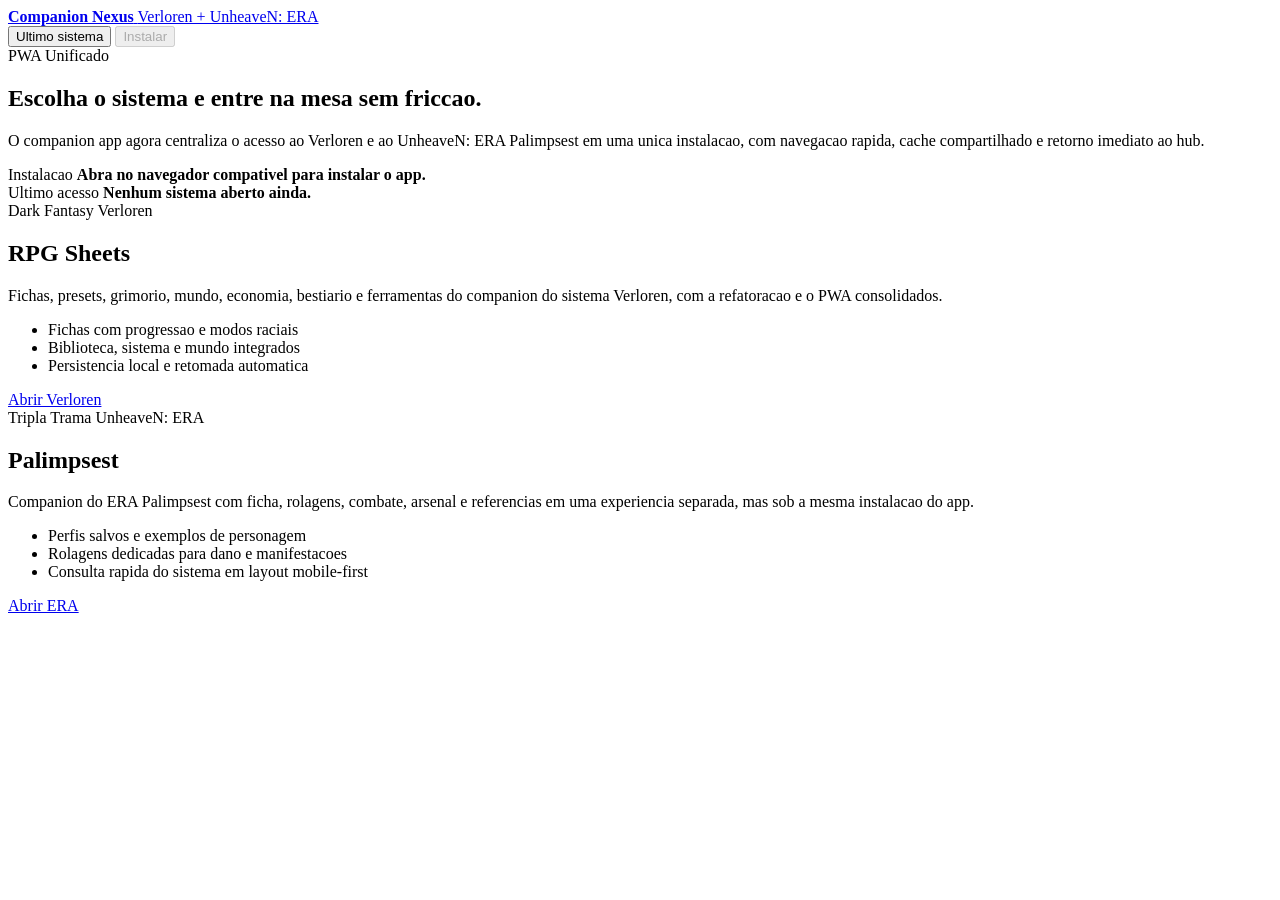
==== index.html @ 5fd19436 "Add files via upload" ====
<!DOCTYPE html>
<html lang="pt-BR" data-theme="light">
<head>
  <meta charset="UTF-8" />
  <meta name="viewport" content="width=device-width, initial-scale=1.0, maximum-scale=1.0, user-scalable=no" />
  <script>
    (function () {
      var params = new URLSearchParams(window.location.search);
      if (params.get('app') === 'verloren' || window.location.hash === '#new') return;
      window.location.replace('launcher.html');
    })();
  </script>
  <title>Verloren RPG Sheets</title>
  <link rel="manifest" href="manifest.json" />
  <link rel="icon" type="image/svg+xml" href="assets/icons/verloren-mark.svg" />
  <link rel="apple-touch-icon" href="assets/icons/icon-192.png" />
  <meta name="theme-color" content="#111726" />
  <meta name="apple-mobile-web-app-capable" content="yes" />
  <meta name="apple-mobile-web-app-title" content="Verloren Sheets" />
  <!-- Google Fonts: Cormorant Garamond (display) + Nunito (body) -->
  <link rel="preconnect" href="https://fonts.googleapis.com" />
  <link rel="preconnect" href="https://fonts.gstatic.com" crossorigin />
  <link href="https://fonts.googleapis.com/css2?family=Cormorant+Garamond:ital,wght@0,300;0,400;0,600;0,700;1,400;1,600&family=Nunito:wght@300;400;500;600;700&family=Noto+Serif+SC:wght@300;400;700&display=swap" rel="stylesheet" />

  <link rel="stylesheet" href="css/themes.css" />
  <link rel="stylesheet" href="css/reset_base.css" />
  <link rel="stylesheet" href="css/layout_main.css" />
  <link rel="stylesheet" href="css/tabs.css" />
  <link rel="stylesheet" href="css/main_content.css" />
  <link rel="stylesheet" href="css/views.css" />
  <link rel="stylesheet" href="css/biblioteca.css" />
  <link rel="stylesheet" href="css/editor.css" />
  <link rel="stylesheet" href="css/atributos.css" />
  <link rel="stylesheet" href="css/modos.css" />
  <link rel="stylesheet" href="css/listas_dinamicas.css" />
  <link rel="stylesheet" href="css/sidebar_editor.css" />
  <link rel="stylesheet" href="css/modal.css" />
  <link rel="stylesheet" href="css/presets_racas.css" />
  <link rel="stylesheet" href="css/toast.css" />
  <link rel="stylesheet" href="css/divisor_ornamentado.css" />
  <link rel="stylesheet" href="css/toggle_theme.css" />
  <link rel="stylesheet" href="css/abas_racas.css" />
  <link rel="stylesheet" href="css/tipo_toggle.css" />
  <link rel="stylesheet" href="css/import_export.css" />
  <link rel="stylesheet" href="css/responsividade.css" />
  <link rel="stylesheet" href="css/scrollbar_custom.css" />
  <link rel="stylesheet" href="css/modo_leitura.css" />
  <link rel="stylesheet" href="css/import_preset.css" />
  <link rel="stylesheet" href="css/subtitulo_biblioteca.css" />
  <link rel="stylesheet" href="css/badge.css" />
  <link rel="stylesheet" href="css/botao_save.css" />
  <link rel="stylesheet" href="css/select_raca_editor.css" />
  <link rel="stylesheet" href="css/habilidades_raca_editor.css" />
  <link rel="stylesheet" href="css/niveis.css" />
  <link rel="stylesheet" href="css/economia.css" />
  <link rel="stylesheet" href="css/grimorio_inventario.css" />
  <link rel="stylesheet" href="css/subatributos.css" />
  <link rel="stylesheet" href="css/grafico_radial.css" />
  <link rel="stylesheet" href="css/sistema.css" />
  <link rel="stylesheet" href="css/mundo.css" />
  <link rel="stylesheet" href="css/bestiario.css" />
  <link rel="stylesheet" href="css/metaflora.css" />
  <link rel="stylesheet" href="css/subsec_mundo.css" />
  <link rel="stylesheet" href="css/subtabs_sistema.css" />
  <link rel="stylesheet" href="css/compacto_expandido.css" />
  <link rel="stylesheet" href="css/settings.css" />
  <link rel="stylesheet" href="css/theme_data.css" />
  <link rel="stylesheet" href="css/another_setting.css" />
  <link rel="stylesheet" href="css/retrato.css" />

</head>
<body>

<!-- ===================== SPLASH SCREEN ===================== -->
<div id="splash-screen" style="
  position: fixed;
  inset: 0;
  z-index: 99999;
  background: #0a0d14;
  display: flex;
  align-items: center;
  justify-content: center;
  transition: opacity 0.8s ease, visibility 0.8s ease;
">
  <img
    id="splash-img"
    src=""
    alt="Unheaven – Verloren"
    style="
      max-width: 100%;
      max-height: 100%;
      width: 100%;
      height: 100%;
      object-fit: cover;
      object-position: center;
    "
  />
</div>

<script src="js/splash.js"></script>

<div id="app">
  <!-- =========================================================
       TOPBAR
  ========================================================= -->
  <header class="topbar">
    <div class="topbar-brand">
      <div class="brand-icon"><img src="assets/icons/verloren-mark.svg" alt="Verloren" /></div>
      <div class="brand-name">Verloren <span>RPG Sheets</span></div>
    </div>

    <nav class="nav-tabs">
      <button class="nav-tab active" onclick="showPage('library')" id="tab-library">📚 Biblioteca</button>
      <button class="nav-tab" onclick="showPage('presets')" id="tab-presets">✨ Presets</button>
      <button class="nav-tab" onclick="showPage('sistema')" id="tab-sistema">📖 Sistema</button>
      <button class="nav-tab" onclick="showPage('mundo')" id="tab-mundo">🌍 Mundo</button>
    </nav>

    <div class="topbar-actions">
      <button class="btn-icon" onclick="window.location.href='launcher.html'" title="Hub de sistemas">SYS</button>
      <button class="btn-icon" onclick="openImportModal()" title="Importar JSON">IN</button>
      <button class="btn-icon" onclick="exportBackup()" title="Exportar backup">OUT</button>
      <button class="btn-icon overflow-menu-btn" id="overflowMenuBtn" onclick="openSettingsSidebar()" title="Configuracoes" aria-label="Abrir configuracoes" aria-haspopup="true">SET</button>
    </div>
  </header>

  <!-- =========================================================
       SETTINGS SIDEBAR (overflow menu)
  ========================================================= -->
  <div class="settings-overlay" id="settingsOverlay" onclick="closeSettingsSidebar()" aria-hidden="true"></div>

  <aside class="settings-sidebar" id="settingsSidebar" role="dialog" aria-label="Configurações" aria-modal="true">
    <div class="settings-sidebar-inner">

      <div class="settings-header">
        <span class="settings-title">⚙ Configurações</span>
        <button class="settings-close-btn" onclick="closeSettingsSidebar()" aria-label="Fechar">✕</button>
      </div>

      <div class="settings-body">

        <section class="settings-section">
          <h3 class="settings-section-title">🎨 Aparência</h3>

          <div class="settings-subsection">
            <div class="settings-row">
              <div>
                <div class="settings-subsection-label">Modo</div>
                <div class="settings-hint">Claro ou Escuro</div>
              </div>
              <button class="mode-switch-btn" id="modeSwitchBtn" onclick="toggleDarkMode()" aria-label="Alternar modo">
                <span id="modeSwitchLabel">☀️ Claro</span>
              </button>
            </div>
          </div>

          <div class="settings-subsection">
            <div class="settings-subsection-label">Tema de cores</div>
            <ul class="theme-list" id="themeList" role="listbox" aria-label="Seletor de tema"></ul>
          </div>

          <div class="settings-subsection">
            <div class="settings-subsection-label">Tamanho da fonte</div>
            <div class="font-size-buttons" role="group" aria-label="Tamanho da fonte">
              <button class="font-size-btn" data-size="small" onclick="setFontSize('small')">P</button>
              <button class="font-size-btn" data-size="normal" onclick="setFontSize('normal')">M</button>
              <button class="font-size-btn" data-size="large" onclick="setFontSize('large')">G</button>
              <button class="font-size-btn" data-size="xlarge" onclick="setFontSize('xlarge')">XG</button>
            </div>
          </div>

          <div class="settings-subsection">
            <div class="settings-row">
              <div>
                <div class="settings-subsection-label">Alto Contraste</div>
                <div class="settings-hint">Melhora legibilidade (WCAG AA+)</div>
              </div>
              <button class="settings-toggle" id="contrastToggle" role="switch" onclick="toggleHighContrast()" aria-label="Alto contraste"></button>
            </div>
          </div>
        </section>

        <section class="settings-section">
          <h3 class="settings-section-title">♿ Acessibilidade</h3>
          <div class="settings-subsection">
            <div class="settings-row">
              <div>
                <div class="settings-subsection-label">Reduzir movimento</div>
                <div class="settings-hint">Desativa animações e transições</div>
              </div>
              <button class="settings-toggle" id="motionToggle" role="switch" onclick="toggleReduceMotion()" aria-label="Reduzir movimento"></button>
            </div>
          </div>
        </section>
        <section class="settings-section">
          <h3 class="settings-section-title">App</h3>
          <div class="settings-subsection">
            <div class="settings-row settings-install-row">
              <div>
                <div class="settings-subsection-label">Hub de sistemas</div>
                <div class="settings-hint">Volte ao seletor unificado do companion app.</div>
              </div>
              <button class="mode-switch-btn" onclick="window.location.href='launcher.html'">Abrir hub</button>
            </div>
          </div>
          <div class="settings-subsection">
            <div class="settings-row settings-install-row">
              <div>
                <div class="settings-subsection-label">Instalacao</div>
                <div class="settings-hint" id="installStatusText">Abra no navegador compativel para instalar o app.</div>
              </div>
              <button class="mode-switch-btn" id="installAppBtn" onclick="promptInstallApp()" disabled>Instalar</button>
            </div>
          </div>
        </section>

        <section class="settings-section">
          <h3 class="settings-section-title">Sobre</h3>
          <div class="settings-subsection app-info">
            <div class="settings-row">
              <span class="settings-subsection-label">Versão</span>
              <span class="settings-value">3.0.0</span>
            </div>
            <div class="settings-row">
              <span class="settings-subsection-label">Créditos</span>
              <span class="settings-value">Verloren RPG</span>
            </div>
          </div>
        </section>

      </div>
    </div>
  </aside>

  <canvas id="portraitCanvas"></canvas>
  <input type="file" id="portraitFileInput" accept="image/*" onchange="handlePortraitFile(event)" />

  <!-- Indicador de autosave -->
  <div class="autosave-indicator" id="autosaveIndicator">✓ Salvo automaticamente</div>

  <!-- =========================================================
       PÁGINA 1 — BIBLIOTECA
  ========================================================= -->
  <div class="main-content">
    <div class="page active" id="page-library">
      <div class="library-header">
        <h1 class="library-title">Fichas</h1>
        <div style="display:flex;gap:10px;flex-wrap:wrap;">
          <button class="btn btn-secondary btn-sm" onclick="openPreloadModal()">🌟 Pré-carregar Raças</button>
          <button class="btn btn-secondary btn-sm" onclick="carregarPersonagensPreset()">👤 Personagens Prontos</button>
          <button class="btn btn-primary" onclick="newSheet()">+ Nova Ficha</button>
        </div>
      </div>

      <div class="library-controls">
        <div class="search-wrap">
          <input class="search-input" type="text" id="searchInput" placeholder="Buscar fichas..." oninput="renderLibrary()" />
        </div>
        <select class="filter-select" id="filterClass" onchange="renderLibrary()">
          <option value="">Todas as classificações</option>
          <option value="Base">Base</option>
          <option value="Celestial">Celestial</option>
          <option value="Excêntrica">Excêntrica</option>
        </select>
        <select class="filter-select" id="filterType" onchange="renderLibrary()">
          <option value="">Todos os tipos</option>
          <option value="jogador">Jogador</option>
          <option value="npc">NPC</option>
          <option value="preset">Preset Racial</option>
        </select>
      </div>

      <!-- Fichas normais -->
      <div id="cardsGrid" class="cards-grid"></div>

      <!-- Separador de presets -->
      <div class="section-separator" id="presetSeparator" style="display:none;">
        <h2>Presets Raciais</h2>
      </div>
      <div id="presetCardsGrid" class="cards-grid"></div>
    </div>

    <!-- =========================================================
         PÁGINA 2 — EDITOR
    ========================================================= -->
    <div class="page" id="page-editor">
      <div class="editor-header">
        <button class="btn btn-ghost btn-sm" onclick="showPage('library')">← Voltar</button>
        <input class="editor-title-input" id="sheetName" type="text" placeholder="Nome..." oninput="debounceSave()" />
        <button class="btn btn-secondary btn-sm" onclick="previewSheet()">👁 Pré-visualizar</button>
        <button class="btn btn-ghost btn-sm" onclick="exportSheetJSON()">⬇️ JSON</button>
      </div>

      <!-- View tabs -->
      <div class="ficha-view-tabs">
        <button class="ficha-view-tab active" onclick="showFichaView('editar')">✏️ Editar</button>
        <button class="ficha-view-tab" onclick="showFichaView('compacto')">👁 Compacto</button>
        <button class="ficha-view-tab" onclick="showFichaView('expandido')">📜 Expandido</button>
      </div>

      <!-- PAINEL: EDITOR -->
      <div class="ficha-view-panel active" id="fichaview-editar">
      <div class="editor-layout">
        <!-- Coluna principal -->
        <div>
          <!-- DADOS GERAIS -->
          <div class="editor-section">
            <h2 class="section-title">Dados Gerais</h2>
            <div class="form-row" style="margin-bottom:14px;">
              <div class="form-group" style="margin:0;">
                <label class="form-label">Classificação</label>
                <div class="classificacao-tab" id="classTab">
                  <button class="class-btn active-base" onclick="setClassificacao('Base')" id="cls-base">Base</button>
                  <button class="class-btn" onclick="setClassificacao('Celestial')" id="cls-celestial">Celestial</button>
                  <button class="class-btn" onclick="setClassificacao('Excêntrica')" id="cls-eccentrica">Excêntrica</button>
                </div>
              </div>
              <div class="form-group" style="margin:0;">
                <label class="form-label">Tipo da Ficha</label>
                <div style="display:flex;gap:8px;flex-wrap:wrap;">
                  <div class="tipo-toggle" id="tipoToggle">
                    <button class="tipo-btn active" onclick="setTipo('jogador')" id="tipo-jogador">Jogador</button>
                    <button class="tipo-btn" onclick="setTipo('npc')" id="tipo-npc">NPC</button>
                    <button class="tipo-btn" onclick="setTipo('preset')" id="tipo-preset">Preset Racial</button>
                  </div>
                </div>
              </div>
            </div>
            <!-- SELETOR DE RAÇA — filtrado pela classificação selecionada -->
            <div class="race-selector-wrap">
              <label class="race-selector-label">Raça Base <span style="font-weight:400;text-transform:none;letter-spacing:0;">(opcional — aplica modificadores automaticamente)</span></label>
              <div class="race-chips" id="raceChips"></div>
              <div id="subraceWrap" style="display:none;"></div>
              <div id="raceAppliedBanner" style="display:none;"></div>
            </div>

            <div class="form-group">
              <label class="form-label">Conceito Narrativo</label>
              <textarea class="form-textarea" id="conceitoNarrativo" placeholder="Descreva o conceito narrativo desta raça..." oninput="debounceSave()"></textarea>
            </div>
          </div>

          <!-- === NOVO: SISTEMA DE NÍVEIS === -->
          <div class="editor-section">
            <h2 class="section-title">⚔️ Nível & Progressão</h2>
            <div class="nivel-sistema">
              <div class="nivel-contador-wrap">
                <label class="form-label">Nível do Personagem</label>
                <div class="nivel-contador">
                  <button class="nivel-btn" onclick="ajustarNivel(-1)" title="Diminuir nível">−</button>
                  <input type="number" id="nivelInput" class="nivel-display" value="1" min="1" max="20" oninput="setNivelManual(this.value)" />
                  <button class="nivel-btn" onclick="ajustarNivel(1)" title="Aumentar nível">+</button>
                </div>
                <div class="nivel-info">Mínimo: 1 | Máximo: 20</div>
              </div>

              <!-- Ímpeto -->
              <div class="nivel-contador-wrap">
                <label class="form-label">⚡ Ímpeto Acumulado</label>
                <div style="display:flex;align-items:center;gap:10px;">
                  <input type="number" id="impetoInput" class="form-input" min="0" value="0" oninput="salvarImpeto(this.value)" style="width:100px;text-align:center;font-size:1.1rem;font-weight:700;" />
                  <div id="impetoMeta" style="font-size:0.8rem;color:var(--text-muted);line-height:1.4;"></div>
                </div>
                <div class="nivel-info" id="impetoNivelHint">Próximo nível: — Ímpeto</div>
              </div>

              <div class="pontos-sistema">
                <div class="pontos-card">
                  <div class="pontos-header">
                    <span class="pontos-icone">📊</span>
                    <div>
                      <div class="pontos-titulo">Pontos de Atributo</div>
                      <div class="pontos-valor"><span id="pontosAttrUsados">0</span> / <span id="pontosAttrTotal">4</span></div>
                    </div>
                  </div>
                  <div class="pontos-desc">
                    3 + nível pontos. Atributos negativos (-1) devolvem 1 ponto cada (máx. 3).
                  </div>
                  <button class="reset-pontos-btn" onclick="resetAtributos()" title="Zera todos os atributos base do jogador">↺ Resetar atributos</button>
                </div>

                <div class="pontos-card">
                  <div class="pontos-header">
                    <span class="pontos-icone">🎭</span>
                    <div>
                      <div class="pontos-titulo">Pontos de Modo</div>
                      <div class="pontos-valor"><span id="pontosModoUsados">0</span> / <span id="pontosModoTotal">2</span></div>
                    </div>
                  </div>
                  <div class="pontos-desc">
                    2 pontos no nível 1, +1 a cada 6 níveis. Base racial gratuita.
                  </div>
                  <button class="reset-pontos-btn" onclick="resetModos()" title="Retorna modos ao valor base racial">↺ Resetar modos</button>
                </div>

                <div class="pontos-card">
                  <div class="pontos-header">
                    <span class="pontos-icone">✨</span>
                    <div>
                      <div class="pontos-titulo">Habilidades Disponíveis</div>
                      <div class="pontos-valor"><span id="habAprendidas">0</span> / <span id="habDisponiveis">1</span></div>
                    </div>
                  </div>
                  <div class="pontos-desc">
                    1 habilidade no nível 1, +1 a cada 2 níveis. Use "Aprender" nas habilidades raciais.
                  </div>
                  <button class="reset-pontos-btn" onclick="resetHabilidades()" title="Desaprende todas as habilidades">↺ Resetar habilidades</button>
                </div>
              </div>
            </div>
          </div>

          <!-- === NOVO: MODIFICADORES Aika/Ukya === -->
          <div class="editor-section">
            <h2 class="section-title">💫 Modificadores Raciais</h2>
            <div class="modificador-wrap">
              <label class="form-label">Escolha um modificador (opcional)</label>
              <div class="modificador-grid">
                <button class="modificador-btn" id="mod-normal" onclick="setModificador(null)" data-active="true">
                  <div class="mod-icone">⬡</div>
                  <div class="mod-nome">Normal</div>
                  <div class="mod-desc">Sem modificadores</div>
                </button>
                
                <button class="modificador-btn" id="mod-Aika" onclick="setModificador('Aika')">
                  <div class="mod-icone">💠
                  </div>
                  <div class="mod-nome">Aika</div>
                  <div class="mod-desc">FOR = -∞ · MAG +2<br>+Intuitivo +Preciso<br>CON→RESM · −1 VIDA</div>
                </button>
                
                <button class="modificador-btn" id="mod-Ukya" onclick="setModificador('Ukya')">
                  <div class="mod-icone">🔶</div>
                  <div class="mod-nome">Ukya</div>
                  <div class="mod-desc">MAG = -∞ · FOR +2<br>+Bruto +Ágil</div>
                </button>
              </div>
              <div class="modificador-aviso" id="modificadorAviso" style="display:none;"></div>
            </div>
          </div>

          <!-- ATRIBUTOS BASE -->
          <div class="editor-section">
            <h2 class="section-title">Atributos Base</h2>
            <p style="font-size:0.78rem;color:var(--text-muted);margin-bottom:16px;">Base: 0 a +max. Até 3 atributos podem ir a -1 (devolvem 1 ponto cada). Total com racial mínimo -3.</p>
            <div class="attrs-grid" id="attrsGrid"></div>
          </div>

          <!-- MODOS NARRATIVOS -->
          <div class="editor-section">
            <h2 class="section-title">Modos Narrativos</h2>
            <div id="modosRaceInfo" style="margin-bottom:14px;"></div>
            <div class="modos-grid" id="modosGrid"></div>
          </div>

          <!-- TRAÇOS FIXOS -->
          <div class="editor-section">
            <h2 class="section-title">Traços Fixos</h2>
            <div class="dynamic-list" id="tracosList"></div>
            <div class="list-footer">
              <span id="tracosCount">0 traços</span>
              <button class="btn btn-ghost btn-sm" onclick="addItem('tracos')">+ Adicionar Traço</button>
            </div>
          </div>

          <!-- VANTAGENS SITUACIONAIS -->
          <div class="editor-section">
            <h2 class="section-title">Vantagens Situacionais</h2>
            <div class="dynamic-list" id="vantagensList"></div>
            <div class="list-footer">
              <span></span>
              <button class="btn btn-ghost btn-sm" onclick="addItem('vantagens')">+ Adicionar Vantagem</button>
            </div>
          </div>

          <!-- VULNERABILIDADES NATURAIS -->
          <div class="editor-section">
            <h2 class="section-title">Vulnerabilidades Naturais</h2>
            <div class="dynamic-list" id="vulnerabilidadesList"></div>
            <div class="list-footer">
              <span></span>
              <button class="btn btn-ghost btn-sm" onclick="addItem('vulnerabilidades')">+ Adicionar Vulnerabilidade</button>
            </div>
          </div>

          <!-- HABILIDADES RACIAIS -->
          <div class="editor-section" id="habSection" style="display:none;">
            <h2 class="section-title">Habilidades Raciais</h2>
            <div id="habContent"></div>
          </div>

          <!-- ========== FASE 4: SUBATRIBUTOS CALCULADOS ========== -->
          <!-- ========== BACKGROUND DO PERSONAGEM ========== -->
          <div class="editor-section">
            <h2 class="section-title">📜 Background do Personagem</h2>
            <p style="font-size:0.78rem;color:var(--text-muted);margin-bottom:16px;">Apenas para Fichas de Jogador. Não concede bônus mecânicos — define a base narrativa.</p>
            <div class="form-group">
              <label class="form-label">Origem & História</label>
              <textarea class="form-textarea" id="bgOrigem" rows="4" placeholder="Local de origem, memórias, experiências anteriores, o que trouxe este personagem até aqui..." oninput="debounceSave()" style="min-height:90px;"></textarea>
            </div>
            <div class="form-group">
              <label class="form-label">Memória Marcante da Infância</label>
              <textarea class="form-textarea" id="bgMemoria" rows="3" placeholder="Uma memória afetiva ou marcante que moldou este personagem..." oninput="debounceSave()" style="min-height:72px;"></textarea>
            </div>
            <div class="form-row">
              <div class="form-group" style="margin:0;">
                <label class="form-label">Objetivo Principal</label>
                <input class="form-input" id="bgObjetivo" type="text" placeholder="O que este personagem busca?" oninput="debounceSave()" />
              </div>
              <div class="form-group" style="margin:0;">
                <label class="form-label">Motivação / Determinação</label>
                <input class="form-input" id="bgMotivacao" type="text" placeholder="Por que é determinado a seguir este caminho?" oninput="debounceSave()" />
              </div>
            </div>
            <div class="form-group">
              <label class="form-label">Prioridades & Valores</label>
              <textarea class="form-textarea" id="bgValores" rows="2" placeholder="O que este personagem valoriza acima de tudo? Quais suas prioridades centrais?" oninput="debounceSave()" style="min-height:60px;"></textarea>
            </div>
          </div>

          <!-- ========== PERÍCIAS ========== -->
          <div class="editor-section">
            <h2 class="section-title">🎓 Perícias</h2>
            <p style="font-size:0.78rem;color:var(--text-muted);margin-bottom:14px;">Todas iniciam em 0. Na criação, distribua +1 em até 3 perícias diferentes (máximo +1 por perícia na criação). Total disponível: <strong id="periciasPontosInfo">3</strong> ponto(s).</p>
            <div id="periciasGrid" style="display:grid;grid-template-columns:repeat(auto-fill,minmax(200px,1fr));gap:8px;"></div>
          </div>

          <!-- ════ RECURSOS (HP / SP / MP / SAN) ════ -->
          <div class="editor-section">
            <h2 class="section-title">💚 Recursos Vitais</h2>
            <p style="font-size:0.78rem;color:var(--text-muted);margin-bottom:14px;">Ajuste os valores atuais com os botões. Fórmulas aplicadas automaticamente ao mudar atributos ou nível.</p>
            <div id="recursosBarrasWrap">
              <!-- Renderizado via renderBarrasRecursos() -->
            </div>
          </div>

          <div class="editor-section">
            <h2 class="section-title">📊 Derivados & Combate</h2>
            <p style="font-size:0.78rem;color:var(--text-muted);margin-bottom:16px;">Calculados automaticamente a partir dos atributos, nível e equipamento.</p>
            <div class="subatributos-grid" id="subatributosGrid">
              <!-- Renderizado via JS -->
            </div>
          </div>

          <!-- ========== FASE 5: GRÁFICO RADIAL ========== -->
          <div class="editor-section">
            <h2 class="section-title">📈 Perfil de Combate</h2>
            <div class="grafico-wrapper">
              <canvas id="radarChart" style="max-width:100%;"></canvas>
            </div>
            <div class="grafico-legenda">
              <div class="legenda-item"><span class="legenda-cor" style="background:#5fa87a;"></span><span>Resistência</span></div>
              <div class="legenda-item"><span class="legenda-cor" style="background:#c05060;"></span><span>Agressividade</span></div>
              <div class="legenda-item"><span class="legenda-cor" style="background:#c8a8f8;"></span><span>Magia</span></div>
              <div class="legenda-item"><span class="legenda-cor" style="background:#7ab4e0;"></span><span>Estratégia</span></div>
              <div class="legenda-item"><span class="legenda-cor" style="background:#f0deb0;"></span><span>Versatilidade</span></div>
            </div>
          </div>

          <!-- ========== FASE 3: ECONOMIA & EQUIPAMENTOS ========== -->
          <div class="editor-section">
            <h2 class="section-title">💰 Economia & Equipamentos</h2>

            <div class="economia-painel">
              <!-- Moedas Multi-Currency -->
              <div>
                <label class="form-label">💰 Carteira de Moedas</label>
                <div class="carteira-grid">
                  <div class="moeda-bloco cobre">
                    <div class="moeda-icone">🟤</div>
                    <input type="number" id="carteiraCobre" min="0" value="0" oninput="salvarMoedaEspecifica('cobre', this.value)" />
                    <div class="moeda-nome">Cobre</div>
                  </div>
                  <div class="moeda-bloco prata">
                    <div class="moeda-icone">⚪</div>
                    <input type="number" id="carteiraPrata" min="0" value="0" oninput="salvarMoedaEspecifica('prata', this.value)" />
                    <div class="moeda-nome">Prata</div>
                  </div>
                  <div class="moeda-bloco ouro">
                    <div class="moeda-icone">🟡</div>
                    <input type="number" id="carteiraOuro" min="0" value="0" oninput="salvarMoedaEspecifica('ouro', this.value)" />
                    <div class="moeda-nome">Ouro</div>
                  </div>
                  <div class="moeda-bloco platina">
                    <div class="moeda-icone">🔵</div>
                    <input type="number" id="carteiraPlatina" min="0" value="0" oninput="salvarMoedaEspecifica('platina', this.value)" />
                    <div class="moeda-nome">Platina</div>
                  </div>
                </div>
                <div class="carteira-info-row">
                  <span class="carteira-conversao">100 Cu = 1 P · 10 P = 1 O · 10 O = 1 Pt</span>
                  <button class="btn btn-secondary btn-sm" onclick="converterMoedas()" title="Converte automaticamente para moedas maiores">⇅ Converter</button>
                </div>
                <div class="moedas-info" style="margin-top:4px;">Prata inicial: 50 + (50 × nível) = <span id="moedasInicial">100</span>P</div>
                <!-- Legacy hidden input for compatibility -->
                <input type="hidden" id="moedasInput" value="100" />
                <div style="display:flex;gap:6px;margin-top:8px;">
                  <button class="btn btn-primary btn-sm" onclick="abrirTransacao('ganhar')" title="Ganhar moedas">+ Ganhar P</button>
                  <button class="btn btn-secondary btn-sm" onclick="abrirTransacao('gastar')" title="Gastar moedas">− Gastar P</button>
                </div>
              </div>

              <!-- Barra de Carga -->
              <div class="carga-section">
                <div class="carga-label-row">
                  <span class="carga-label">⚖️ Capacidade de Carga</span>
                  <span class="carga-texto"><span id="cargaAtual">0</span> kg / <span id="cargaMaxima">10</span> kg</span>
                </div>
                <div class="carga-barra">
                  <div class="carga-barra-fill" id="cargaFill" style="width:0%;"></div>
                </div>
                <div style="font-size:0.72rem;color:var(--text-muted);margin-top:6px;">
                  Fórmula: FOR≥0 → FOR³+FOR²+FOR+10 | FOR&lt;0 → FOR×2+10
                </div>
              </div>

              <!-- Slots de Equipamento -->
              <div>
                <label class="form-label">Slots de Combate</label>
                <div class="slots-combate">
                  <div class="slot-equipamento" data-slot="maoEsquerda">
                    <div class="slot-icone">🗡️</div>
                    <div class="slot-label">Mão Esquerda</div>
                    <div class="slot-item" id="slot-maoEsquerda"><span class="slot-vazio">Vazio</span></div>
                    <button class="slot-adicionar" onclick="abrirSeletorEquipamento('maoEsquerda')">+ Equipar</button>
                  </div>
                  <div class="slot-equipamento" data-slot="armadura">
                    <div class="slot-icone">🛡️</div>
                    <div class="slot-label">Armadura</div>
                    <div class="slot-item" id="slot-armadura"><span class="slot-vazio">Vazio</span></div>
                    <button class="slot-adicionar" onclick="abrirSeletorEquipamento('armadura')">+ Equipar</button>
                  </div>
                  <div class="slot-equipamento" data-slot="maoDireita">
                    <div class="slot-icone">🗡️</div>
                    <div class="slot-label">Mão Direita</div>
                    <div class="slot-item" id="slot-maoDireita"><span class="slot-vazio">Vazio</span></div>
                    <button class="slot-adicionar" onclick="abrirSeletorEquipamento('maoDireita')">+ Equipar</button>
                  </div>
                </div>
              </div>

              <!-- Loja de Itens -->
              <div class="inventario-section">
                <div class="inventario-header">
                  <h3>🏪 Catálogo de Compras</h3>
                  <div style="display:flex;gap:6px;align-items:center;">
                    <input class="search-input" id="lojaSearch" type="text" placeholder="Buscar itens..." oninput="filtrarLoja()" style="width:150px;font-size:0.78rem;padding:5px 10px;" />
                  </div>
                </div>
                <div class="loja-tabs" id="lojaTabs">
                  <button class="loja-tab active" onclick="setLojaTab('todos')">Todos</button>
                  <button class="loja-tab" onclick="setLojaTab('arma')">⚔️ Armas</button>
                  <button class="loja-tab" onclick="setLojaTab('armadura')">🛡️ Armaduras</button>
                  <button class="loja-tab" onclick="setLojaTab('escudo')">🔰 Escudos</button>
                  <button class="loja-tab" onclick="setLojaTab('pocao')">🧪 Poções</button>
                  <button class="loja-tab" onclick="setLojaTab('elixir')">⚗️ Elixires</button>
                  <button class="loja-tab" onclick="setLojaTab('util')">🎒 Utilidade</button>
                  <button class="loja-tab" onclick="setLojaTab('material')">💎 Materiais</button>
                  <button class="loja-tab" onclick="setLojaTab('comida')">🍖 Comida</button>
                </div>
                <div class="loja-grid" id="lojaGrid">
                  <!-- Renderizado via JS -->
                </div>
              </div>

              <!-- Inventário -->
              <div class="inventario-section">
                <div class="inventario-header">
                  <h3>📦 Inventário</h3>
                  <button class="btn btn-primary btn-sm" onclick="abrirAdicionarItem()">+ Item Manual</button>
                </div>
                <div class="inventario-lista" id="inventarioLista">
                  <div class="inventario-vazio">Inventário vazio. Compre itens na loja ou adicione manualmente.</div>
                </div>
              </div>

              <!-- Histórico de Transações -->
              <div class="recompensas-section">
                <div class="recompensas-header">
                  <h3>📜 Histórico de Transações</h3>
                  <div style="display:flex;gap:6px;">
                    <button class="btn btn-secondary btn-sm" onclick="abrirAdicionarRecompensa()">+ Recompensa</button>
                    <button class="btn btn-secondary btn-sm" onclick="limparHistoricoTransacoes()" style="color:var(--attr-neg);">Limpar</button>
                  </div>
                </div>
                <div class="recompensas-timeline" id="recompensasLista">
                  <div class="recompensas-vazio">Nenhuma transação registrada.</div>
                </div>
              </div>
            </div>
          </div>

          <!-- ARQUÉTIPO + CUSTO NARRATIVO -->
          <div class="editor-section">
            <h2 class="section-title">Arquétipo & Custo</h2>
            <div class="form-row">
              <div class="form-group" style="margin:0;">
                <label class="form-label">Arquétipo Natural</label>
                <input class="form-input" id="arquetipo" type="text" placeholder="Ex: Guerreiro Primordial" oninput="debounceSave()" />
              </div>
              <div class="form-group" style="margin:0;">
                <label class="form-label">Custo Narrativo</label>
                <input class="form-input" id="custoNarrativo" type="text" placeholder="Ex: Selvageria instintiva" oninput="debounceSave()" />
              </div>
            </div>
          </div>
        </div>

        <!-- Sidebar direita -->
        <aside class="editor-sidebar">
          <!-- Retrato do personagem -->
          <div class="portrait-card">
            <h3 class="sidebar-title">🖼 Retrato</h3>
            <div class="portrait-frame" id="portraitFrame" onclick="document.getElementById('portraitFileInput').click()" title="Clique para enviar imagem">
              <div class="portrait-frame-corners"></div>
              <div class="portrait-placeholder" id="portraitPlaceholder">
                <span class="portrait-placeholder-icon">🎨</span>
                <span class="portrait-placeholder-text">Clique para<br>adicionar retrato</span>
              </div>
              <img id="portraitImg" src="" alt="Retrato do personagem" style="display:none;" />
              <button class="portrait-remove-btn" id="portraitRemoveBtn" onclick="removePortrait(event)" title="Remover retrato" aria-label="Remover retrato">✕</button>
            </div>
            <button class="portrait-upload-btn" onclick="document.getElementById('portraitFileInput').click()">
              📂 Enviar imagem
            </button>
          </div>

          <!-- Picos e Vales -->
          <div class="sidebar-card">
            <h3 class="sidebar-title">⬆ Picos & Vales</h3>
            <p style="font-size:0.72rem;color:var(--text-muted);margin-bottom:12px;">Calculado automaticamente · campo manual opcional</p>
            <div class="pico-vale-item">
              <div class="pico-vale-label pico">🔺 Pico Principal</div>
              <div id="picosAuto" style="font-size:0.82rem;color:var(--attr-pos);margin-bottom:6px;min-height:20px;font-weight:700;font-family:'Cormorant Garamond',serif;letter-spacing:0.04em;"></div>
              <input class="form-input" id="picoPrincipal" type="text" placeholder="Anotação manual..." oninput="debounceSave()" style="font-size:0.8rem;" />
            </div>
            <div class="pico-vale-item">
              <div class="pico-vale-label vale">🔻 Fraqueza Estrutural</div>
              <div id="valesAuto" style="font-size:0.82rem;color:var(--attr-neg);margin-bottom:6px;min-height:20px;font-weight:700;font-family:'Cormorant Garamond',serif;letter-spacing:0.04em;"></div>
              <input class="form-input" id="fraquezaEstrutural" type="text" placeholder="Anotação manual..." oninput="debounceSave()" style="font-size:0.8rem;" />
            </div>
          </div>

          <!-- Ações de preset -->
          <div class="sidebar-card">
            <h3 class="sidebar-title">✨ Ações de Preset</h3>
            <div style="display:flex;flex-direction:column;gap:8px;">
              <button class="btn btn-secondary btn-sm" onclick="saveAsPreset()" style="justify-content:center;">Salvar como Preset</button>
              <button class="btn btn-secondary btn-sm" onclick="duplicateSheet()" style="justify-content:center;">Duplicar Ficha</button>
              <button class="btn btn-secondary btn-sm" onclick="exportSheetPDF()" style="justify-content:center;">📄 Exportar PDF</button>
              <button class="btn btn-secondary btn-sm" onclick="exportSheetPNG()" style="justify-content:center;">🖼 Exportar PNG</button>
            </div>
          </div>

          <!-- Estatísticas rápidas -->
          <div class="sidebar-card" id="statsCard">
            <h3 class="sidebar-title">📊 Resumo</h3>
            <div id="statsContent" style="font-size:0.82rem;color:var(--text-secondary);line-height:2;"></div>
          </div>
        </aside>
      </div>
      </div><!-- /fichaview-editar -->

      <!-- PAINEL: COMPACTO (read-only, limpo) -->
      <div class="ficha-view-panel" id="fichaview-compacto">
        <div class="compact-sheet" id="compactSheetContent">
          <!-- Preenchido via JS ao mudar para esta tab -->
          <div class="empty-state" style="padding:60px 20px;color:var(--text-muted);">
            <div class="empty-state-icon">👁</div>
            <h3>Modo Compacto</h3>
            <p>Selecione ou abra uma ficha para visualizar aqui.</p>
          </div>
        </div>
      </div>

      <!-- PAINEL: EXPANDIDO (read-only, detalhado) -->
      <div class="ficha-view-panel" id="fichaview-expandido">
        <div class="expanded-sheet" id="expandedSheetContent">
          <div class="empty-state" style="padding:60px 20px;color:var(--text-muted);">
            <div class="empty-state-icon">📜</div>
            <h3>Modo Expandido</h3>
            <p>Selecione ou abra uma ficha para visualizar aqui.</p>
          </div>
        </div>
      </div>
    </div>

    <!-- =========================================================
         PÁGINA 3 — PRESETS
    ========================================================= -->
    <div class="page" id="page-presets">
      <div class="library-header">
        <h1 class="library-title">Presets Raciais</h1>
        <div style="display:flex;gap:10px;">
          <button class="btn btn-secondary btn-sm" onclick="openImportPresetModal()">⬇️ Importar JSON</button>
          <button class="btn btn-primary btn-sm" onclick="openPreloadModal()">🌟 Pré-carregar Raças</button>
        </div>
      </div>
      <div class="presets-grid" id="presetsGrid"></div>
      <div id="presetsEmptyState" class="empty-state" style="display:none;">
        <div class="empty-state-icon">✨</div>
        <h3>Nenhum preset ainda</h3>
        <p>Salve uma ficha como Preset ou pré-carregue as raças padrão.</p>
      </div>
    </div>
  </div>

  <!-- =========================================================
       PÁGINA 4 — SISTEMA (Referência de Regras)
  ========================================================= -->
  <div class="page" id="page-sistema">
    <div class="library-header">
      <h1 class="library-title">📖 Sistema Verloren</h1>
      <p style="color:var(--text-secondary);font-size:0.9rem;">Compêndio de regras — referência rápida</p>
    </div>

    <!-- Navegação agrupada do Sistema -->
    <div class="sistema-nav" id="sistemaNav">

      <!-- GRUPO: PERSONAGEM -->
      <div class="sgrp" id="sgrp-personagem">
        <button class="sgrp-btn has-active" onclick="toggleSGrp('personagem')" id="sgrpbtn-personagem">
          <span class="sgrp-icon">🧬</span>
          <span class="sgrp-label">Personagem</span>
          <span class="sgrp-arrow" id="sgrparrow-personagem">▾</span>
        </button>
        <div class="sgrp-items open" id="sgrpitems-personagem">
          <button class="sistema-subtab active" onclick="showSistemaSubsec('atributos')" data-grp="personagem">⚡ Atributos</button>
          <button class="sistema-subtab" onclick="showSistemaSubsec('niveis')" data-grp="personagem">📈 Níveis</button>
          <button class="sistema-subtab" onclick="showSistemaSubsec('subatributos')" data-grp="personagem">🧮 Subatributos</button>
          <button class="sistema-subtab" onclick="showSistemaSubsec('Aika-Ukya')" data-grp="personagem">☯ Aika/Ukya</button>
          <button class="sistema-subtab" onclick="showSistemaSubsec('background')" data-grp="personagem">📖 Background</button>
          <button class="sistema-subtab" onclick="showSistemaSubsec('habilidades-raciais')" data-grp="personagem">🧬 Habilidades Raciais</button>
          <button class="sistema-subtab" onclick="showSistemaSubsec('equipamentos')" data-grp="personagem">⚔️ Equipamentos</button>
        </div>
      </div>

      <!-- GRUPO: AÇÃO -->
      <div class="sgrp" id="sgrp-acao">
        <button class="sgrp-btn" onclick="toggleSGrp('acao')" id="sgrpbtn-acao">
          <span class="sgrp-icon">⚔️</span>
          <span class="sgrp-label">Ação</span>
          <span class="sgrp-arrow" id="sgrparrow-acao">▾</span>
        </button>
        <div class="sgrp-items" id="sgrpitems-acao">
          <button class="sistema-subtab" onclick="showSistemaSubsec('modos')" data-grp="acao">🎭 Modos</button>
          <button class="sistema-subtab" onclick="showSistemaSubsec('combate')" data-grp="acao">⚔️ Combate</button>
          <button class="sistema-subtab" onclick="showSistemaSubsec('tracos-rolagem')" data-grp="acao">🎲 Traços de Rolagem</button>
          <button class="sistema-subtab" onclick="showSistemaSubsec('condicoes')" data-grp="acao">💢 Condições</button>
        </div>
      </div>

      <!-- GRUPO: PROGRESSÃO -->
      <div class="sgrp" id="sgrp-progressao">
        <button class="sgrp-btn" onclick="toggleSGrp('progressao')" id="sgrpbtn-progressao">
          <span class="sgrp-icon">✦</span>
          <span class="sgrp-label">Progressão</span>
          <span class="sgrp-arrow" id="sgrparrow-progressao">▾</span>
        </button>
        <div class="sgrp-items" id="sgrpitems-progressao">
          <button class="sistema-subtab" onclick="showSistemaSubsec('bencaos-pecados')" data-grp="progressao">✨ Bênçãos & Pecados</button>
          <button class="sistema-subtab" onclick="showSistemaSubsec('economia')" data-grp="progressao">💰 Economia</button>
        </div>
      </div>

      <!-- GRUPO: MAGIA -->
      <div class="sgrp" id="sgrp-magia">
        <button class="sgrp-btn" onclick="toggleSGrp('magia')" id="sgrpbtn-magia">
          <span class="sgrp-icon">🔮</span>
          <span class="sgrp-label">Magia</span>
          <span class="sgrp-arrow" id="sgrparrow-magia">▾</span>
        </button>
        <div class="sgrp-items" id="sgrpitems-magia">
          <button class="sistema-subtab" onclick="showSistemaSubsec('magia')" data-grp="magia">✨ Regras</button>
          <button class="sistema-subtab" onclick="showSistemaSubsec('grimorio')" data-grp="magia">📖 Grimório</button>
          <button class="sistema-subtab" onclick="showSistemaSubsec('grimorio-mundanas')" data-grp="magia">🌿 Mundanas</button>
        </div>
      </div>

    </div><!-- /sistema-nav -->

    <div class="sistema-content">

      <!-- 1. ATRIBUTOS BASE -->
      <div class="sistema-subsec active" id="ssec-atributos">
      <section class="sistema-section" id="s-atributos">
        <h2 class="sistema-section-title">1. Atributos Base</h2>
        <p class="sistema-desc">O jogador distribui pontos entre os 10 atributos base. Atributos derivados (VIDA, DEF, ATQ, RESM) são calculados automaticamente.</p>
        <div class="sistema-table-wrap">
          <table class="sistema-table">
            <thead><tr><th>Sigla</th><th>Nome</th><th>Descrição</th></tr></thead>
            <tbody>
              <tr><td><b>FOR</b></td><td>Força</td><td>Potência física, carregamento e ataques corpo a corpo</td></tr>
              <tr><td><b>CON</b></td><td>Constituição</td><td>Resistência física, vitalidade e recuperação</td></tr>
              <tr><td><b>AGI</b></td><td>Agilidade</td><td>Velocidade, reflexos e mobilidade</td></tr>
              <tr><td><b>DES</b></td><td>Destreza</td><td>Precisão motora, coordenação e furtividade</td></tr>
              <tr><td><b>VON</b></td><td>Vontade</td><td>Força de vontade, resistência mental e mágica</td></tr>
              <tr><td><b>INT</b></td><td>Inteligência</td><td>Raciocínio lógico, memória e aprendizado técnico</td></tr>
              <tr><td><b>SAB</b></td><td>Sabedoria</td><td>Conhecimento empírico, intuição e julgamento</td></tr>
              <tr><td><b>PER</b></td><td>Percepção</td><td>Atenção ao ambiente, detecção passiva de ameaças</td></tr>
              <tr><td><b>CAR</b></td><td>Carisma</td><td>Presença social, influência e persuasão</td></tr>
              <tr><td><b>MAG</b></td><td>Magia</td><td>Potência e controle de habilidades mágicas</td></tr>
            </tbody>
          </table>
        </div>
      </section>
      </div><!-- /ssec-atributos -->

      <!-- 2. SISTEMA DE NÍVEIS -->
      <div class="sistema-subsec" id="ssec-niveis">
      <section class="sistema-section" id="s-niveis">
        <h2 class="sistema-section-title">2. Sistema de Níveis & Ímpeto</h2>
        <p class="sistema-desc">O personagem evolui acumulando Ímpeto. Ao atingir o limiar de cada nível, desbloqueia pontos adicionais de atributo, modo e habilidades.</p>
        <div class="sistema-table-wrap">
          <table class="sistema-table">
            <thead><tr><th>Recurso</th><th>Fórmula</th></tr></thead>
            <tbody>
              <tr><td>Pontos de Atributo</td><td>3 + Nível</td></tr>
              <tr><td>Pontos de Modo</td><td>2 + ⌊Nível ÷ 6⌋</td></tr>
              <tr><td>Máximo por Atributo</td><td>4 + ⌊Nível ÷ 5⌋</td></tr>
              <tr><td>Habilidades Disponíveis</td><td>1 inicial + 1 a cada 2 níveis</td></tr>
              <tr><td>Moedas Iniciais</td><td>50 + (50 × Nível)</td></tr>
              <tr><td>Traços</td><td>Até 3 pts/nível | Máx. 30 pts no mesmo traço</td></tr>
            </tbody>
          </table>
        </div>
        <div class="sistema-table-wrap" style="margin-top:16px;">
          <table class="sistema-table">
            <thead><tr><th>Nível</th><th>Ímpeto</th><th>Marco</th><th>Descrição</th></tr></thead>
            <tbody>
              <tr><td>1</td><td>0</td><td>—</td><td>—</td></tr>
              <tr><td>2</td><td>10</td><td>—</td><td>—</td></tr>
              <tr><td>3</td><td>25</td><td>—</td><td>—</td></tr>
              <tr><td>4</td><td>45</td><td>—</td><td>—</td></tr>
              <tr class="marco-row"><td>5</td><td>70</td><td>⚔️ Desafio</td><td>Missão longa/complexa ou Boss Mediano</td></tr>
              <tr><td>6</td><td>100</td><td>—</td><td>—</td></tr>
              <tr><td>7</td><td>140</td><td>—</td><td>—</td></tr>
              <tr><td>8</td><td>190</td><td>—</td><td>—</td></tr>
              <tr class="marco-row"><td>9</td><td>250</td><td>🌟 Grande Feito</td><td>Destaque crucial em missão ou Boss relevante</td></tr>
              <tr><td>10</td><td>320</td><td>—</td><td>—</td></tr>
              <tr><td>11</td><td>400</td><td>—</td><td>—</td></tr>
              <tr><td>12</td><td>490</td><td>—</td><td>—</td></tr>
              <tr class="marco-row"><td>13</td><td>590</td><td>💥 Determinação</td><td>Experiência de alta adrenalina / iminência de morte</td></tr>
              <tr><td>14</td><td>700</td><td>—</td><td>—</td></tr>
              <tr class="marco-row"><td>15</td><td>820</td><td>✨ Proeza Épica</td><td>Feito que te torna conhecido em uma região</td></tr>
              <tr><td>16</td><td>950</td><td>—</td><td>—</td></tr>
              <tr class="marco-row"><td>17</td><td>1090</td><td>👑 Ascensão Lendária</td><td>Reconhecido por um reino ou título de herói</td></tr>
              <tr><td>18</td><td>1240</td><td>—</td><td>—</td></tr>
              <tr class="marco-row"><td>19</td><td>1400</td><td>⚖️ Julgamento</td><td>Reconhecido por uma divindade ou equivalente</td></tr>
              <tr class="marco-row"><td>20</td><td>1600</td><td>🔥 Lenda Viva</td><td>Missão de nível máximo / Boss global</td></tr>
            </tbody>
          </table>
        </div>
      </section>
      </div><!-- /ssec-niveis -->

      <!-- 3. SUBATRIBUTOS DERIVADOS -->
      <div class="sistema-subsec" id="ssec-subatributos">
      <section class="sistema-section" id="s-subatributos">
        <h2 class="sistema-section-title">3. Subatributos Derivados</h2>
        <p class="sistema-desc">Calculados automaticamente a partir dos atributos base + bônus racial + modificadores Aika/Ukya.</p>
        <div class="sistema-table-wrap">
          <table class="sistema-table">
            <thead><tr><th>Subatributo</th><th>Fórmula</th><th>Descrição</th></tr></thead>
            <tbody>
              <tr><td><b>VIDA</b></td><td>⌊(CON + VON) ÷ 2⌋ + Nível</td><td>Pontos de vida máximos</td></tr>
              <tr><td><b>DEF</b></td><td>⌊AGI ÷ 2⌋</td><td>Redução de acertos</td></tr>
              <tr><td><b>ATQ</b></td><td>⌊(FOR + DES) ÷ 2⌋</td><td>Bônus de ataque</td></tr>
              <tr><td><b>RESM</b></td><td>⌊VON ÷ 2⌋</td><td>Resistência a efeitos mágicos</td></tr>
              <tr><td><b>INIC</b></td><td>PER + AGI</td><td>Ordem de ação no combate</td></tr>
              <tr><td><b>MOV</b></td><td>6 + ⌊AGI ÷ 2⌋</td><td>Metros por turno</td></tr>
              <tr><td><b>CONC</b></td><td>⌊(INT + VON) ÷ 2⌋</td><td>Foco mental em situações críticas</td></tr>
              <tr><td><b>PERCEP</b></td><td>PER + ⌊SAB ÷ 2⌋</td><td>Detecção passiva de detalhes</td></tr>
              <tr><td><b>FURT</b></td><td>⌊(AGI + DES) ÷ 2⌋</td><td>Agir sem ser notado</td></tr>
              <tr><td><b>SOCIAL</b></td><td>⌊(CAR + INT) ÷ 2⌋</td><td>Influência e persuasão</td></tr>
            </tbody>
          </table>
        </div>
      </section>
      </div><!-- /ssec-subatributos -->

      <!-- 4. Aika / Ukya -->
      <div class="sistema-subsec" id="ssec-Aika-Ukya">
      <section class="sistema-section" id="s-Aika-Ukya">
        <h2 class="sistema-section-title">4. Modificadores Aika / Ukya</h2>
        <p class="sistema-desc">Modificadores de caráter que alteram atributos permanentemente enquanto ativos. Apenas um pode estar ativo por vez.</p>
        <div style="display:grid;grid-template-columns:1fr 1fr;gap:16px;">
          <div class="sistema-card" style="border-left:4px solid #e8e0f8;">
            <div style="font-weight:700;font-size:1rem;margin-bottom:10px;">💠 Aika (Yang)</div>
            <ul class="sistema-list">
              <li>FOR = −∞ (inutilizável)</li>
              <li>MAG +2 (ignora limite máximo)</li>
              <li>CON efetivo = 0 → pontos vão para RESM</li>
              <li>RESM recebe +CON base</li>
              <li>VIDA −1 (penalidade fixa)</li>
            </ul>
          </div>
          <div class="sistema-card" style="border-left:4px solid #3a3060;">
            <div style="font-weight:700;font-size:1rem;margin-bottom:10px;">🔶 Ukya (Yin)</div>
            <ul class="sistema-list">
              <li>MAG = −∞ (inutilizável)</li>
              <li>FOR +2 (ignora limite máximo)</li>
            </ul>
          </div>
        </div>
      </section>
      </div><!-- /ssec-Aika-Ukya -->

      <!-- 5. MODOS NARRATIVOS -->
      <div class="sistema-subsec" id="ssec-modos">
      <section class="sistema-section" id="s-modos">
        <h2 class="sistema-section-title">5. Modos Narrativos</h2>
        <p class="sistema-desc">Quatro modos de ação com escala 0–4. A raça define o valor base. O jogador só gasta Pontos de Modo ao elevar acima do valor base racial.</p>
        <div class="sistema-table-wrap">
          <table class="sistema-table">
            <thead><tr><th>Modo</th><th>Foco</th><th>Exemplos</th></tr></thead>
            <tbody>
              <tr><td><b>Bruto</b></td><td>Força bruta e resistência</td><td>Arremessar, destruir, suportar impactos</td></tr>
              <tr><td><b>Ágil</b></td><td>Velocidade e evasão</td><td>Esquivar, sprint, manobras acrobáticas</td></tr>
              <tr><td><b>Preciso</b></td><td>Acuidade e técnica</td><td>Ataques cirúrgicos, tarefas delicadas</td></tr>
              <tr><td><b>Intuitivo</b></td><td>Percepção e leitura</td><td>Prever intenções, adaptação rápida</td></tr>
            </tbody>
          </table>
        </div>
      </section>
      </div><!-- /ssec-modos -->

      <!-- 6. COMBATE -->
      <div class="sistema-subsec" id="ssec-combate">
      <section class="sistema-section" id="s-combate">
        <h2 class="sistema-section-title">6. Combate — Sistema Completo</h2>

        <div style="display:grid;grid-template-columns:1fr 1fr;gap:14px;">
          <div class="sistema-card">
            <div style="font-weight:700;margin-bottom:8px;">🎲 Teste de Ataque</div>
            <p style="font-size:0.84rem;color:var(--text-secondary);">Role os dados e some o ATK efetivo. Se superar a DEF do alvo, acerta. ATK nunca soma direto no dano — altera quantidade e qualidade dos dados.</p>
          </div>
          <div class="sistema-card">
            <div style="font-weight:700;margin-bottom:8px;">🛡 Defesa</div>
            <p style="font-size:0.84rem;color:var(--text-secondary);">DEF = ⌊AGI ÷ 2⌋. Reduz chance de ser acertado. Armaduras e escudos adicionam bônus extras.</p>
          </div>
          <div class="sistema-card">
            <div style="font-weight:700;margin-bottom:8px;">✨ Magia</div>
            <p style="font-size:0.84rem;color:var(--text-secondary);">Segue a mesma lógica do físico: ATK → PWR | STR/DEX → MAG | Arma → magia/efeito. Consistência total.</p>
          </div>
          <div class="sistema-card">
            <div style="font-weight:700;margin-bottom:8px;">⚡ Iniciativa</div>
            <p style="font-size:0.84rem;color:var(--text-secondary);">INIC = PER + AGI. Determina ordem de ação. Maior valor age primeiro.</p>
          </div>
        </div>

        <!-- ATK FÍSICO -->
        <div class="sistema-card" style="margin-top:14px;border-left:3px solid var(--lavanda-dark);">
          <div style="font-weight:700;margin-bottom:10px;font-size:1rem;">⚔️ ATK Efetivo — Fórmula de Dano Físico</div>
          <p style="font-size:0.84rem;color:var(--text-secondary);margin-bottom:12px;">Cada arma possui um <b>peso normalizado w ∈ [0.00, 1.00]</b>. Armas leves dependem de DEX; pesadas, de FOR. O blend é contínuo.</p>

          <div style="display:grid;grid-template-columns:1fr 1fr 1fr;gap:10px;margin-bottom:12px;">
            <div style="background:var(--bg-secondary);border-radius:8px;padding:10px;text-align:center;">
              <div style="font-size:0.72rem;font-weight:700;color:var(--text-muted);margin-bottom:4px;">COMPONENTE FÍSICO</div>
              <code style="font-size:0.85rem;color:var(--text-accent);">ATK_fis = FOR×w + DEX×(1−w)</code>
            </div>
            <div style="background:var(--bg-secondary);border-radius:8px;padding:10px;text-align:center;">
              <div style="font-size:0.72rem;font-weight:700;color:var(--text-muted);margin-bottom:4px;">COMPONENTE TÉCNICO</div>
              <code style="font-size:0.85rem;color:var(--text-accent);">ATK_tec = sign(ATK)×⌊√|ATK|×2⌋</code>
            </div>
            <div style="background:var(--lavanda-light);border-radius:8px;padding:10px;text-align:center;">
              <div style="font-size:0.72rem;font-weight:700;color:var(--text-muted);margin-bottom:4px;">ATK EFETIVO FINAL</div>
              <code style="font-size:0.9rem;color:var(--text-accent);font-weight:700;">ATK_fis + ATK_tec + bônus</code>
            </div>
          </div>

          <div style="font-size:0.78rem;color:var(--text-muted);margin-bottom:4px;font-weight:700;">NORMALIZAÇÃO DO PESO (w)</div>
          <p style="font-size:0.8rem;color:var(--text-secondary);margin-bottom:10px;">w = (peso_kg − 0.4) / (3.0 − 0.4) → arredondado a 2 casas. <b>w=0.00</b> = 0,4 kg (adaga) | <b>w=1.00</b> = 3,0 kg (odachi).</p>

          <div class="sistema-table-wrap">
            <table class="sistema-table">
              <thead><tr><th>Arma</th><th>Peso (kg)</th><th>w</th><th>Arma</th><th>Peso (kg)</th><th>w</th></tr></thead>
              <tbody>
                <tr><td><b>Adaga</b></td><td>0,4</td><td><b>0.00</b></td><td>Lança</td><td>1,6</td><td>0.46</td></tr>
                <tr><td>Rondel</td><td>0,5</td><td>0.04</td><td>Espada Alexandrina</td><td>1,8</td><td>0.54</td></tr>
                <tr><td>Kukri</td><td>0,6</td><td>0.08</td><td>Tridente / Naginata</td><td>2,0</td><td>0.62</td></tr>
                <tr><td>Cinquedea</td><td>0,7</td><td>0.12</td><td>Machado de Guerra</td><td>2,2</td><td>0.69</td></tr>
                <tr><td>Machado de Mão</td><td>0,8</td><td>0.15</td><td>Foice Gigante</td><td>2,3</td><td>0.73</td></tr>
                <tr><td>Cimitarra</td><td>1,0</td><td>0.23</td><td>Alabarda / Mart. Guerra</td><td>2,5</td><td>0.81</td></tr>
                <tr><td>Katana</td><td>1,2</td><td>0.31</td><td>Bisento</td><td>2,6</td><td>0.85</td></tr>
                <tr><td>Espada Vitoriana</td><td>1,4</td><td>0.38</td><td><b>Odachi / Zweihänder</b></td><td>3,0</td><td><b>1.00</b></td></tr>
              </tbody>
            </table>
          </div>
        </div>

        <!-- TABELA ATK → BÔNUS DE DADO -->
        <div class="sistema-card" style="margin-top:14px;border-left:3px solid var(--celeste-dark);">
          <div style="font-weight:700;margin-bottom:10px;font-size:1rem;">📊 ATK Efetivo → Bônus de Dano</div>
          <p style="font-size:0.84rem;color:var(--text-secondary);margin-bottom:10px;">ATK converte em <b>mais/menos dados</b>, não em flat damage. Mínimo: 1 dado total.</p>
          <div class="sistema-table-wrap">
            <table class="sistema-table">
              <thead><tr><th>ATK efetivo</th><th>Efeito no dano</th><th>Exemplo (1d8 base)</th></tr></thead>
              <tbody>
                <tr style="color:var(--attr-neg);"><td>≤ −6</td><td>−2 dados</td><td>0d8 → 1 dado mínimo</td></tr>
                <tr style="color:var(--attr-neg);"><td>−5 a −3</td><td>−1 dado</td><td>0d8 → 1 dado mínimo</td></tr>
                <tr style="color:var(--attr-neg);"><td>−2 a −1</td><td>−1 passo de dado (d8→d6)</td><td>1d6</td></tr>
                <tr><td>0 – 2</td><td>Neutro</td><td>1d8</td></tr>
                <tr style="color:var(--attr-pos);"><td>3 – 5</td><td>+1 dado</td><td>2d8</td></tr>
                <tr style="color:var(--attr-pos);"><td>6 – 8</td><td>+2 dados</td><td>3d8</td></tr>
                <tr style="color:var(--attr-pos);"><td>9 – 11</td><td>+3 dados</td><td>4d8</td></tr>
                <tr style="color:var(--attr-pos);font-weight:700;"><td>12+</td><td>+4 dados (hard cap)</td><td>5d8</td></tr>
              </tbody>
            </table>
          </div>
          <p style="font-size:0.78rem;color:var(--text-muted);margin-top:8px;">Fórmula final: <code>dados_finais = max(1, dados_base + bônus)</code> | dado ajustado pela penalidade de passo.</p>
        </div>

        <!-- DANO MÁGICO -->
        <div class="sistema-card" style="margin-top:14px;border-left:3px solid var(--rose-dark);">
          <div style="font-weight:700;margin-bottom:10px;font-size:1rem;">🔮 Dano Mágico — Sistema PWR</div>
          <p style="font-size:0.84rem;color:var(--text-secondary);margin-bottom:12px;">Magia espelha o físico. Mesma tabela de bônus, mesma lógica — apenas as fontes mudam.</p>

          <div style="display:grid;grid-template-columns:1fr 1fr;gap:10px;margin-bottom:12px;">
            <div style="background:var(--bg-secondary);border-radius:8px;padding:10px;">
              <div style="font-size:0.72rem;font-weight:700;color:var(--text-muted);margin-bottom:4px;">PWR ARCANO</div>
              <code style="font-size:0.85rem;color:var(--rose-dark);">PWR_arc = MAG</code>
              <p style="font-size:0.75rem;color:var(--text-muted);margin-top:4px;">Opcional: MAG×0.7 + INT×0.3</p>
            </div>
            <div style="background:var(--bg-secondary);border-radius:8px;padding:10px;">
              <div style="font-size:0.72rem;font-weight:700;color:var(--text-muted);margin-bottom:4px;">PWR TÉCNICO</div>
              <code style="font-size:0.85rem;color:var(--rose-dark);">PWR_tec = sign(PWR)×⌊√|PWR|×2⌋</code>
            </div>
          </div>
          <div style="background:var(--rose-light);border-radius:8px;padding:10px;text-align:center;margin-bottom:10px;">
            <div style="font-size:0.72rem;font-weight:700;color:var(--text-muted);margin-bottom:4px;">PWR EFETIVO FINAL</div>
            <code style="font-size:0.9rem;color:var(--rose-dark);font-weight:700;">PWR_arc + PWR_tec + bônus</code>
          </div>
          <p style="font-size:0.8rem;color:var(--text-secondary);">Usa a mesma tabela de ATK → bônus de dado. Magias geralmente não sofrem passo de dado, só quantidade. Resistência mágica (RESM) entra depois.</p>

          <div class="sistema-table-wrap" style="margin-top:10px;">
            <table class="sistema-table">
              <thead><tr><th>Magia</th><th>Dados base</th><th>Exemplo PWR 11 (+3 dados)</th></tr></thead>
              <tbody>
                <tr><td>Mísseis Arcanos</td><td>2d6</td><td>5d6</td></tr>
                <tr><td>Bola de Fogo</td><td>3d8</td><td>6d8</td></tr>
                <tr><td>Dreno Vital</td><td>2d10</td><td>5d10</td></tr>
              </tbody>
            </table>
          </div>
        </div>

        <!-- EMPATE E ESTRUTURA DE TURNO -->
        <div class="sistema-card" style="margin-top:14px;">
          <div style="font-weight:700;margin-bottom:10px;">⚔️ Teste Oposto — Regra de Empate</div>
          <div class="sistema-table-wrap">
            <table class="sistema-table">
              <thead><tr><th>#</th><th>Critério</th><th>Descrição</th></tr></thead>
              <tbody>
                <tr><td><b>1°</b></td><td>Resultado maior</td><td>Quem rolou o total mais alto vence.</td></tr>
                <tr><td><b>2°</b></td><td>Vantagem</td><td>Em empate, quem tem vantagem situacional vence.</td></tr>
                <tr><td><b>3°</b></td><td>Atributo maior</td><td>Se ainda empatados, quem tiver o atributo relevante mais alto vence.</td></tr>
              </tbody>
            </table>
          </div>
        </div>

        <div class="sistema-card" style="margin-top:14px;">
          <div style="font-weight:700;margin-bottom:10px;">🗓 Estrutura do Turno</div>
          <p style="font-size:0.84rem;color:var(--text-secondary);margin-bottom:8px;"><b>M</b> = Maior · <b>m</b> = Menor · <b>Mv</b> = Movimento · <b>L</b> = Livre (∞)</p>
          <div class="sistema-table-wrap">
            <table class="sistema-table">
              <thead><tr><th>Combinação</th></tr></thead>
              <tbody>
                <tr><td>M + m + Mv</td></tr>
                <tr><td>M + m + m</td></tr>
                <tr><td>Mv + Mv + m</td></tr>
              </tbody>
            </table>
          </div>
        </div>

        <!-- EMPUNHADURA DUPLA -->
        <div class="sistema-card" style="margin-top:14px;border-left:3px solid var(--menta-dark);">
          <div style="font-weight:700;margin-bottom:10px;">⚔ Empunhadura Dupla (1M / 2M)</div>
          <p style="font-size:0.84rem;color:var(--text-secondary);margin-bottom:10px;">Algumas armas como a <b>Katana, Lança, Kusarigama</b> e outras com <code>empunhadura 1M/2M</code> têm efeitos diferentes dependendo de como são empunhadas. Use os botões de empunhadura no slot de combate para alternar.</p>
          <div class="sistema-table-wrap">
            <table class="sistema-table">
              <thead><tr><th>Arma</th><th>1 Mão (1M)</th><th>2 Mãos (2M)</th></tr></thead>
              <tbody>
                <tr><td><b>Katana</b></td><td>1d8 Corte · +2 precisão ou +1 ataque extra (−2)</td><td>2d4+2 Corte · Alcance ampliado · Sangramento mais profundo</td></tr>
                <tr><td><b>Lança</b></td><td>1d8 Perf. · Pode arremessar</td><td>2d4+2 Perf. · Alcance 2u · +1 dado em Bruto</td></tr>
                <tr><td><b>Tridente</b></td><td>1d10 Perf. · Arremessável</td><td>2d6 Perf. · Imobilizar garantido no crítico</td></tr>
                <tr><td><b>Kusarifundo</b></td><td>1d8 Impacto · Flexível, ignora guarda</td><td>2d4+2 Impacto · Ataque extra (−2) · Alcance 2u</td></tr>
                <tr><td><b>Kusarigama</b></td><td>1d10 Corte/Impacto · Puxar alvo</td><td>2d6 Corte/Impacto · Alcance 2u · Controle híbrido</td></tr>
                <tr><td><b>Espada Alexandrina</b></td><td>1d12 Corte · Acesso à mão livre</td><td>2M padrão · −2 penalidade · Derrubar ou Fragilizar</td></tr>
              </tbody>
            </table>
          </div>
          <p style="font-size:0.78rem;color:var(--text-muted);margin-top:8px;">⚔⚔ Armas 2M puras (Odachi, Zweihänder etc.) travam <b>ambas as mãos</b> independente de qual slot forem equipadas.</p>
        </div>
      </section>
      </div><!-- /ssec-combate -->

      <!-- 7. CONDIÇÕES -->
      <div class="sistema-subsec" id="ssec-condicoes">
      <section class="sistema-section" id="s-condicoes">
        <h2 class="sistema-section-title">7. Condições de Status</h2>

        <div class="condicao-grupo">
          <h3 class="condicao-titulo">😨 Medo & Pânico</h3>
          <div class="sistema-table-wrap">
            <table class="sistema-table">
              <thead><tr><th>Condição</th><th>Efeito</th></tr></thead>
              <tbody>
                <tr><td><b>Apreensivo</b></td><td>−1 em todos os testes. Dura poucos turnos.</td></tr>
                <tr><td><b>Apavorado</b></td><td>Pânico extremo. −4 em todos os testes. Só pode fugir ou se proteger. Requer testes de VON para retornar.</td></tr>
              </tbody>
            </table>
          </div>
        </div>

        <div class="condicao-grupo">
          <h3 class="condicao-titulo">🔒 Imobilização</h3>
          <div class="sistema-table-wrap">
            <table class="sistema-table">
              <thead><tr><th>Condição</th><th>Efeito</th></tr></thead>
              <tbody>
                <tr><td><b>Imobilizado</b></td><td>Não pode se deslocar. −2 em testes. Pode usar ataques à distância.</td></tr>
                <tr><td><b>Paralizado</b></td><td>Incapaz de ações físicas. Só testes psicológicos ou de resistência.</td></tr>
                <tr><td><b>Atordoado</b></td><td>Perda temporária de consciência. Inabilitado por ≥1 turno. Penalidade máxima.</td></tr>
              </tbody>
            </table>
          </div>
        </div>

        <div class="condicao-grupo">
          <h3 class="condicao-titulo">🩸 Sangramento</h3>
          <div class="sistema-table-wrap">
            <table class="sistema-table">
              <thead><tr><th>Nível</th><th>Efeito</th></tr></thead>
              <tbody>
                <tr><td><b>Sangramento 1</b></td><td>1 dano/turno. Cessa após 3 turnos. −1 resistência e concentração.</td></tr>
                <tr><td><b>Sangramento 2</b></td><td>2–4 dano/turno. Não cessa naturalmente. −2 em físicos e concentração.</td></tr>
                <tr><td><b>Hemorragia (3)</b></td><td>5–10% da vida/turno. Com &lt;25% VIDA: teste de resistência ou cai inconsciente. Sem contenção em 3–4 turnos: morte.</td></tr>
              </tbody>
            </table>
          </div>
        </div>

        <div class="condicao-grupo">
          <h3 class="condicao-titulo">🧊 Congelamento</h3>
          <div class="sistema-table-wrap">
            <table class="sistema-table">
              <thead><tr><th>Nível</th><th>Efeito</th></tr></thead>
              <tbody>
                <tr><td><b>Grau 1</b></td><td>−1 a −2 em deslocamento e físicos. −1 em ataque e esquiva.</td></tr>
                <tr><td><b>Grau 2</b></td><td>1–3 dano/turno. −2 em físicos e coordenação. Cura reduzida 50–75%.</td></tr>
                <tr><td><b>Grau 3</b></td><td>Imobilização total. Penalidades máximas. Requer tratamento urgente.</td></tr>
              </tbody>
            </table>
          </div>
        </div>

        <div class="condicao-grupo">
          <h3 class="condicao-titulo">💔 Fragilizado</h3>
          <div class="sistema-table-wrap">
            <table class="sistema-table">
              <thead><tr><th>Nível</th><th>Efeito</th></tr></thead>
              <tbody>
                <tr><td><b>Grau 1</b></td><td>+25% dano recebido. −2 em resistência física e mental.</td></tr>
                <tr><td><b>Grau 2</b></td><td>+50% dano. −3 em resistência. −2 de movimento.</td></tr>
                <tr><td><b>Grau 3</b></td><td>+75% dano. −4 em físicos e mentais. −3 de movimento.</td></tr>
              </tbody>
            </table>
          </div>
        </div>

        <div class="condicao-grupo">
          <h3 class="condicao-titulo">🧠 Distúrbios Mentais</h3>
          <div class="sistema-table-wrap">
            <table class="sistema-table">
              <thead><tr><th>Condição</th><th>Efeito</th></tr></thead>
              <tbody>
                <tr><td><b>Desorientado</b></td><td>−1 a −2 em percepção, iniciativa e ataques.</td></tr>
                <tr><td><b>Enlouquecido</b></td><td>−3 em resistência mental, ataque e defesa. Pode agir impulsivamente.</td></tr>
                <tr><td><b>Insano</b></td><td>Falha automática em resistência mental. Perde controle. Ataca indiscriminadamente.</td></tr>
              </tbody>
            </table>
          </div>
        </div>

        <div class="condicao-grupo">
          <h3 class="condicao-titulo">😴 Enfraquecimento & Fadiga</h3>
          <div class="sistema-table-wrap">
            <table class="sistema-table">
              <thead><tr><th>Condição</th><th>Efeito</th></tr></thead>
              <tbody>
                <tr><td><b>Enfraquecido 1</b></td><td>−1 em força e ataques. Dano reduzido ~10%.</td></tr>
                <tr><td><b>Enfraquecido 2</b></td><td>−3 em força, resistência e ataques. Dano −20–30%.</td></tr>
                <tr><td><b>Enfraquecido 3</b></td><td>−5 em físicos. Dano −50%+. Movimento reduzido à metade.</td></tr>
                <tr><td><b>Fatigado</b></td><td>−1 a −2 em físicos e mentais. Aliviado com descanso curto.</td></tr>
                <tr><td><b>Exausto</b></td><td>−3 em todos os testes. Movimento reduzido. Requer repouso prolongado.</td></tr>
                <tr><td><b>Esgotado</b></td><td>−5 em todos os testes. Risco de colapso em combate.</td></tr>
              </tbody>
            </table>
          </div>
        </div>

        <div class="condicao-grupo">
          <h3 class="condicao-titulo">🧿 Controle Mental</h3>
          <div class="sistema-table-wrap">
            <table class="sistema-table">
              <thead><tr><th>Condição</th><th>Efeito</th></tr></thead>
              <tbody>
                <tr><td><b>Enfeitiçado</b></td><td>Não pode atacar a fonte. +10 para fonte em testes sociais. Cessa se a fonte for atacada.</td></tr>
                <tr><td><b>Dominado</b></td><td>Controle parcial. Pode ser compelido a agir. Requer ruptura mágica.</td></tr>
                <tr><td><b>Charm</b></td><td>Controle total temporário ou permanente. Age como servo do encantador.</td></tr>
              </tbody>
            </table>
          </div>
        </div>

        <div class="condicao-grupo">
          <h3 class="condicao-titulo">👁 Cegueira & Surdez</h3>
          <div class="sistema-table-wrap">
            <table class="sistema-table">
              <thead><tr><th>Condição</th><th>Efeito</th></tr></thead>
              <tbody>
                <tr><td><b>Cegueira 1</b></td><td>−1 a −2 em precisão e percepção visual. Alcance −25%.</td></tr>
                <tr><td><b>Cegueira 2</b></td><td>Incapaz de identificar alvos. −3 em ataque à distância. Movimento −30–50%.</td></tr>
                <tr><td><b>Cegueira Total</b></td><td>−5/falha automática em tudo visual. Ataques à distância impossíveis.</td></tr>
                <tr><td><b>Surdo 1</b></td><td>−1 a −2 em percepção auditiva e alerta.</td></tr>
                <tr><td><b>Surdo 2</b></td><td>Falha automática em audição fina. −3 em iniciativa.</td></tr>
                <tr><td><b>Surdez Total</b></td><td>Falha em todos os testes de audição. Comunicação verbal impossível.</td></tr>
              </tbody>
            </table>
          </div>
        </div>

        <div class="condicao-grupo">
          <h3 class="condicao-titulo">🌑 Assombro</h3>
          <div class="sistema-table-wrap">
            <table class="sistema-table">
              <thead><tr><th>Nível</th><th>Efeito</th></tr></thead>
              <tbody>
                <tr><td><b>Assombro 1</b></td><td>Atacante recupera 10% do dano como VIDA. Testes de VON com Desvantagem.</td></tr>
                <tr><td><b>Assombro 2</b></td><td>Recupera 20%. 1d4 dano sombrio/turno. VON com Desvantagem.</td></tr>
                <tr><td><b>Assombro 3</b></td><td>Recupera 30%. 2d6 dano sombrio/turno. Não pode receber cura mágica. VON falha automática.</td></tr>
              </tbody>
            </table>
          </div>
        </div>

        <div class="condicao-grupo">
          <h3 class="condicao-titulo">🔴 Vulnerável & Estado Crítico</h3>
          <div class="sistema-table-wrap">
            <table class="sistema-table">
              <thead><tr><th>Condição</th><th>Efeito</th></tr></thead>
              <tbody>
                <tr><td><b>Vulnerável</b></td><td>+50% dano recebido. −1 em defesa e esquiva.</td></tr>
                <tr><td><b>Estado Crítico</b></td><td>Dano pode ser letal ou dobrado. −4+ em defesa. Requer estabilização urgente.</td></tr>
              </tbody>
            </table>
          </div>
        </div>

        <div class="condicao-grupo">
          <h3 class="condicao-titulo">💀 Maldição</h3>
          <div class="sistema-table-wrap">
            <table class="sistema-table">
              <thead><tr><th>Nível</th><th>Efeito</th></tr></thead>
              <tbody>
                <tr><td><b>Amaldiçoado 1</b></td><td>−1 em testes variados. Má sorte, pequenos acidentes. Reversível por magia básica.</td></tr>
                <tr><td><b>Amaldiçoado 2</b></td><td>−2+ em testes importantes. Efeitos contínuos. Requer rituais complexos.</td></tr>
                <tr><td><b>Amaldiçoado 3</b></td><td>−3 a −5 em quase todos os testes. Risco de morte. Reversão por ritual raro ou divindade.</td></tr>
              </tbody>
            </table>
          </div>
        </div>

        <div class="condicao-grupo">
          <h3 class="condicao-titulo">🍂 Necessidades Básicas</h3>
          <div class="sistema-table-wrap">
            <table class="sistema-table">
              <thead><tr><th>Condição</th><th>Efeito</th></tr></thead>
              <tbody>
                <tr><td><b>Desidratado/Faminto 1</b></td><td>−1 em físicos de resistência e força. Fadiga leve.</td></tr>
                <tr><td><b>Desidratado/Faminto 2</b></td><td>−2 a −3 em físicos e mentais. Dores musculares.</td></tr>
                <tr><td><b>Desidratado/Faminto 3</b></td><td>−5 em todos os testes. Fraqueza extrema. Pode levar à morte.</td></tr>
              </tbody>
            </table>
          </div>
        </div>

        <div class="condicao-grupo">
          <h3 class="condicao-titulo">💊 Intoxicação</h3>
          <div class="sistema-table-wrap">
            <table class="sistema-table">
              <thead><tr><th>Condição</th><th>Efeito</th></tr></thead>
              <tbody>
                <tr><td><b>Entorpecido</b></td><td>−1 em agilidade, concentração e iniciativa. Temporário.</td></tr>
                <tr><td><b>Drogado 1</b></td><td>−3 em físicos e mentais. Alterações comportamentais.</td></tr>
                <tr><td><b>Drogado 2</b></td><td>−5 em quase todos. Alucinações, perda motora, possível coma.</td></tr>
              </tbody>
            </table>
          </div>
        </div>

        <div class="condicao-grupo">
          <h3 class="condicao-titulo">☣️ Infecção</h3>
          <div class="sistema-table-wrap">
            <table class="sistema-table">
              <thead><tr><th>Nível</th><th>Efeito</th></tr></thead>
              <tbody>
                <tr><td><b>Infectado 1</b></td><td>−1 a −2 em resistência. Dano leve/turno. Pode infectar aliados.</td></tr>
                <tr><td><b>Infectado 2</b></td><td>−3 em físicos e mentais. Dano progressivo. Alto risco de transmissão.</td></tr>
                <tr><td><b>Infectado 3</b></td><td>−5 em quase todos. Risco de morte em poucos turnos. Transmissão extremamente fácil.</td></tr>
              </tbody>
            </table>
          </div>
        </div>
      </section>
      </div><!-- /ssec-condicoes -->

      <!-- 8. BACKGROUND -->
      <div class="sistema-subsec" id="ssec-background">
      <section class="sistema-section" id="s-background">
        <h2 class="sistema-section-title">8. Background do Personagem</h2>
        <p class="sistema-desc">O background define quem seu personagem é antes de entrar em jogo. Não concede bônus mecânicos, mas estabelece a base narrativa que o narrador pode usar para criar desafios e oportunidades.</p>
        <div class="sistema-card">
          <div style="font-weight:700;margin-bottom:10px;">📋 Elementos do Background</div>
          <ul class="sistema-list">
            <li>Crie a história de forma detalhada: local de origem, memórias, experiências.</li>
            <li>Inclua uma memória afetiva ou marcante da infância.</li>
            <li>Explique o que trouxe o personagem até aqui e qual seu objetivo.</li>
            <li>Declare suas prioridades e valores centrais.</li>
          </ul>
        </div>
      </section>
      </div><!-- /ssec-background -->

      <!-- HABILIDADES RACIAIS (movido do Mundo) -->
      <div class="sistema-subsec" id="ssec-habilidades-raciais">
        <section class="sistema-section">
          <h2 class="sistema-section-title">Habilidades Raciais</h2>
          <p class="sistema-desc">Catálogo completo de habilidades por raça. Use os filtros para encontrar por raça ou tipo.</p>
        </section>
        <div class="mundo-search-bar">
          <div class="search-wrap" style="flex:1;min-width:200px;">
            <input class="search-input" id="habMundoSearch" type="text" placeholder="Buscar habilidades..." oninput="filtrarHabilidadesMundo()" />
          </div>
          <select class="filter-select" id="habMundoRaceFilter" onchange="filtrarHabilidadesMundo()">
            <option value="">Todas as raças</option>
          </select>
          <select class="filter-select" id="habMundoTipoFilter" onchange="filtrarHabilidadesMundo()">
            <option value="">Todos os tipos</option>
            <option value="ativa">Ativas</option>
            <option value="passiva">Passivas</option>
            <option value="negativa">Negativas</option>
            <option value="progressao">Progressão</option>
          </select>
        </div>
        <div class="mundo-hab-grid" id="habMundoGrid"></div>
      </div><!-- /ssec-habilidades-raciais -->

      <!-- EQUIPAMENTOS (movido do Mundo) -->
      <div class="sistema-subsec" id="ssec-equipamentos">
        <section class="sistema-section">
          <h2 class="sistema-section-title">Equipamentos</h2>
          <p class="sistema-desc">Catálogo de armas, armaduras e escudos disponíveis no universo Verloren.</p>
        </section>
        <div class="mundo-search-bar">
          <div class="search-wrap" style="flex:1;min-width:200px;">
            <input class="search-input" id="equipMundoSearch" type="text" placeholder="Buscar equipamentos..." oninput="filtrarEquipMundo()" />
          </div>
          <select class="filter-select" id="equipMundoTipoFilter" onchange="filtrarEquipMundo()">
            <option value="">Todos os tipos</option>
            <option value="arma">Armas</option>
            <option value="armadura">Armaduras</option>
            <option value="escudo">Escudos</option>
          </select>
        </div>
        <div class="equipamentos-mundo-grid" id="equipMundoGrid"></div>
      </div><!-- /ssec-equipamentos -->

      <!-- 9. ECONOMIA -->
      <div class="sistema-subsec" id="ssec-economia">
      <section class="sistema-section" id="s-economia">
        <h2 class="sistema-section-title">9. Economia & Equipamentos</h2>
        <p class="sistema-desc">O sistema econômico usa Peças (P) como moeda universal. Personagens começam com moedas baseadas em seu nível inicial. Toda transação é registrada no histórico da ficha.</p>

        <div class="sistema-card" style="margin-bottom:14px;">
          <div style="font-weight:700;margin-bottom:8px;">💰 Moedas Iniciais</div>
          <p style="font-size:0.84rem;color:var(--text-secondary);margin-bottom:8px;">50 + (50 × Nível). Exemplos: Nível 1 = 100P | Nível 3 = 200P | Nível 10 = 550P</p>
          <div style="font-size:0.8rem;color:var(--text-muted);">Recompensas típicas de missão variam de 20P (tarefa simples) a 2000P+ (confrontar criatura de DIF 7+).</div>
        </div>

        <div class="sistema-table-wrap" style="margin-bottom:14px;">
          <table class="sistema-table">
            <thead><tr><th>Categoria de Carga</th><th>Limite</th><th>Penalidade</th></tr></thead>
            <tbody>
              <tr><td><b>Leve</b></td><td>≤ Carga/3</td><td>Nenhuma</td></tr>
              <tr><td><b>Moderada</b></td><td>≤ Carga×2/3</td><td>−1 AGI</td></tr>
              <tr><td><b>Pesada</b></td><td>≤ Carga máxima</td><td>−2 AGI, −1 DES</td></tr>
              <tr><td><b>Sobrecarga</b></td><td>> Carga</td><td>MOV ÷ 2, −3 físicos</td></tr>
            </tbody>
          </table>
          <p style="font-size:0.76rem;color:var(--text-muted);margin-top:6px;">Carga (kg): FOR≥0 → FOR³+FOR²+FOR+10 | FOR&lt;0 → FOR×2+10</p>
        </div>

        <div class="sistema-table-wrap" style="margin-bottom:14px;">
          <table class="sistema-table">
            <caption style="font-weight:700;text-align:left;padding:6px 0;font-size:0.85rem;">⚔️ Armas</caption>
            <thead><tr><th>Arma</th><th>Dano</th><th>Tipo</th><th>Peso</th><th>Preço</th><th>Crítico</th></tr></thead>
            <tbody>
              <tr><td>Adaga</td><td>1d4</td><td>Perfuro | 1M</td><td>0,5kg</td><td>30P</td><td>Veneno</td></tr>
              <tr><td>Florete</td><td>1d4</td><td>Perfuro | 1M</td><td>0,8kg</td><td>110P</td><td>Sangramento</td></tr>
              <tr><td>Katana</td><td>1d6/2d3</td><td>Corte | 1M/2M</td><td>1,5kg</td><td>100P</td><td>Sangramento</td></tr>
              <tr><td>Arco Curto</td><td>1d6</td><td>Perfuro | 2M</td><td>1,0kg</td><td>80P</td><td>Preciso</td></tr>
              <tr><td>Cajado Mágico</td><td>1d4+Mag</td><td>Mágico | 2M</td><td>2,0kg</td><td>150P</td><td>Disrupção</td></tr>
              <tr><td>Espada Longa</td><td>1d8</td><td>Corte | 1M/2M</td><td>2,5kg</td><td>120P</td><td>Penetrante</td></tr>
              <tr><td>Lança</td><td>1d6</td><td>Perfuro | 2M</td><td>3,0kg</td><td>60P</td><td>Derrube</td></tr>
              <tr><td>Machado</td><td>2d6</td><td>Corte | 2M</td><td>4,0kg</td><td>90P</td><td>Destruidor</td></tr>
              <tr><td>Martelo de Guerra</td><td>2d8</td><td>Impacto | 2M</td><td>6,0kg</td><td>140P</td><td>Esmagamento</td></tr>
            </tbody>
          </table>
        </div>

        <div class="sistema-table-wrap" style="margin-bottom:14px;">
          <table class="sistema-table">
            <caption style="font-weight:700;text-align:left;padding:6px 0;font-size:0.85rem;">🛡️ Armaduras & Escudos</caption>
            <thead><tr><th>Item</th><th>RD</th><th>CA/DEF</th><th>RM</th><th>Penalidade</th><th>Peso</th><th>Preço</th></tr></thead>
            <tbody>
              <tr><td>Sem Armadura</td><td>0</td><td>0</td><td>0</td><td>—</td><td>—</td><td>—</td></tr>
              <tr><td>Robes Arcanos</td><td>0</td><td>0</td><td>+2</td><td>—</td><td>2kg</td><td>80P</td></tr>
              <tr><td>Couro</td><td>2</td><td>+1</td><td>0</td><td>−1 AGI</td><td>8kg</td><td>50P</td></tr>
              <tr><td>Couro Tachonado</td><td>3</td><td>+1</td><td>+1</td><td>−1 AGI</td><td>10kg</td><td>120P</td></tr>
              <tr><td>Cota de Malha</td><td>4</td><td>+2</td><td>0</td><td>−2 AGI</td><td>16kg</td><td>200P</td></tr>
              <tr><td>Armadura de Placas</td><td>6</td><td>+3</td><td>0</td><td>−3 AGI</td><td>24kg</td><td>500P</td></tr>
              <tr><td>Escudo de Madeira</td><td>—</td><td>+1</td><td>—</td><td>−1</td><td>4kg</td><td>30P</td></tr>
              <tr><td>Adarga de Couro</td><td>—</td><td>+1</td><td>—</td><td>—</td><td>2kg</td><td>40P</td></tr>
              <tr><td>Escudo Pavez</td><td>—</td><td>+2</td><td>—</td><td>−2</td><td>8kg</td><td>80P</td></tr>
              <tr><td>Escudo de Ferro</td><td>—</td><td>+2</td><td>—</td><td>−1</td><td>6kg</td><td>100P</td></tr>
              <tr><td>Escudo Arcano</td><td>—</td><td>+1</td><td>—</td><td>—</td><td>1kg</td><td>200P</td></tr>
            </tbody>
          </table>
        </div>

        <div class="sistema-table-wrap" style="margin-bottom:14px;">
          <table class="sistema-table">
            <caption style="font-weight:700;text-align:left;padding:6px 0;font-size:0.85rem;">🧪 Consumíveis & Poções</caption>
            <thead><tr><th>Item</th><th>Raridade</th><th>Efeito</th><th>Peso</th><th>Preço</th></tr></thead>
            <tbody>
              <tr><td>Poção de Cura Menor</td><td>Incomum</td><td>+1d6+1 HP</td><td>0,3kg</td><td>50P</td></tr>
              <tr><td>Poção de Cura Média</td><td>Raro</td><td>+2d6+3 HP, remove Sangramento</td><td>0,3kg</td><td>120P</td></tr>
              <tr><td>Poção de Cura Maior</td><td>Épico</td><td>+4d6+6 HP, remove Sangramento e Veneno</td><td>0,3kg</td><td>300P</td></tr>
              <tr><td>Poção de Mana Menor</td><td>Incomum</td><td>+1d6+1 MP</td><td>0,3kg</td><td>60P</td></tr>
              <tr><td>Poção de Mana Média</td><td>Raro</td><td>+2d6+4 MP</td><td>0,3kg</td><td>150P</td></tr>
              <tr><td>Poção de Vigor Menor</td><td>Incomum</td><td>+1d4+1 SP</td><td>0,3kg</td><td>45P</td></tr>
              <tr><td>Tônico Mental Menor</td><td>Raro</td><td>+1d4+1 SAN, remove Confusão leve</td><td>0,3kg</td><td>80P</td></tr>
              <tr><td>Antídoto Simples</td><td>Incomum</td><td>Remove veneno DIF≤2</td><td>0,2kg</td><td>35P</td></tr>
              <tr><td>Antídoto Forte</td><td>Raro</td><td>Remove veneno DIF≤4</td><td>0,2kg</td><td>90P</td></tr>
              <tr><td>Elixir de Força</td><td>Raro</td><td>+2 FOR por 1h</td><td>0,3kg</td><td>100P</td></tr>
              <tr><td>Elixir de Agilidade</td><td>Raro</td><td>+2 AGI, +1 DES por 1h</td><td>0,3kg</td><td>100P</td></tr>
              <tr><td>Elixir de Clareza</td><td>Raro</td><td>+2 INT e SAB por 1h</td><td>0,3kg</td><td>120P</td></tr>
              <tr><td>Elixir de Ferro</td><td>Épico</td><td>+2 RD, +3 HP temporários por 30min</td><td>0,4kg</td><td>250P</td></tr>
              <tr><td>Bomba de Fumaça</td><td>Incomum</td><td>Área 4×4u cega por 2 turnos</td><td>0,3kg</td><td>25P</td></tr>
              <tr><td>Coquetel de Fogo</td><td>Raro</td><td>Área 3×3u, 2d4 fogo</td><td>0,4kg</td><td>75P</td></tr>
              <tr><td>Veneno de Contato</td><td>Raro</td><td>1d4/turno por 3 turnos (CON DIF 3)</td><td>0,1kg</td><td>80P</td></tr>
              <tr><td>Kit de Medicina</td><td>Incomum</td><td>5 usos, cura 1d4 HP ou estabiliza</td><td>1,0kg</td><td>60P</td></tr>
              <tr><td>Cristal de Mana Bruta</td><td>Raro</td><td>Absorve 5 MP armazenados</td><td>0,1kg</td><td>150P</td></tr>
              <tr><td>Óleo Sagrado</td><td>Raro</td><td>+1d4 sagrado por 3 turnos</td><td>0,3kg</td><td>100P</td></tr>
            </tbody>
          </table>
        </div>

        <div class="sistema-table-wrap">
          <table class="sistema-table">
            <caption style="font-weight:700;text-align:left;padding:6px 0;font-size:0.85rem;">💎 Materiais & Ingredientes (raridade e uso)</caption>
            <thead><tr><th>Material</th><th>Raridade</th><th>Uso Principal</th><th>Preço Base</th></tr></thead>
            <tbody>
              <tr><td>Ferro Bruto</td><td>Comum</td><td>Armas e ferramentas comuns</td><td>10P/kg</td></tr>
              <tr><td>Couro Bruto</td><td>Comum</td><td>Armaduras simples</td><td>8P/unid</td></tr>
              <tr><td>Ervas Medicinais</td><td>Comum</td><td>Ingrediente para poções menores</td><td>5P/pacote</td></tr>
              <tr><td>Pedra Afiada</td><td>Incomum</td><td>Ferramentas e pontas de arma</td><td>25P</td></tr>
              <tr><td>Resina Fria</td><td>Incomum</td><td>Poções de resistência ao frio</td><td>35P</td></tr>
              <tr><td>Fragmento de Mana</td><td>Raro</td><td>Encantamentos, itens mágicos</td><td>200P</td></tr>
              <tr><td>Sangue de Besta Rara</td><td>Raro</td><td>Potencializa qualquer poção (dobra efeito)</td><td>150P</td></tr>
              <tr><td>Cobre Rúnico</td><td>Raro</td><td>Liga mágica, −1 MP em encantamentos</td><td>180P</td></tr>
              <tr><td>Escama Dracônica</td><td>Épico</td><td>+1 RD em armaduras, resistência elemental</td><td>500P/unid</td></tr>
              <tr><td>Prata Sagrada</td><td>Épico</td><td>+1d4 sagrado a mortos-vivos</td><td>600P</td></tr>
              <tr><td>Ouro Rúnico</td><td>Lendário</td><td>Suporta encantamentos +2 ou mais</td><td>2000P</td></tr>
              <tr><td>Coração Dracônico</td><td>Lendário</td><td>Poder imenso; encantamentos supremos</td><td>5000P</td></tr>
              <tr><td>Centelha do Primeiro Fogo</td><td>Mítico</td><td>Armas definitivas; inestimável</td><td>50000P+</td></tr>
            </tbody>
          </table>
        </div>
      </section>
      </div><!-- /ssec-economia -->

      <!-- 10. BÊNÇÃOS & PECADOS -->
      <div class="sistema-subsec" id="ssec-bencaos-pecados">
      <section class="sistema-section">
        <h2 class="sistema-section-title">10. Bênçãos & Pecados</h2>
        <p class="sistema-desc">Bênçãos concedem poderes extraordinários sem custo direto. Pecados concedem poder mas impõem contrapartes obrigatórias que moldam o comportamento do personagem. Ambos são concedidos narrativamente pelo mestre.</p>

        <!-- BÊNÇÃOS -->
        <h3 style="font-family:'Cormorant Garamond',serif;font-size:1.15rem;font-weight:700;color:var(--text-accent);margin:20px 0 12px;letter-spacing:0.04em;">🌟 Bênçãos</h3>

        <div style="display:grid;grid-template-columns:repeat(auto-fill,minmax(280px,1fr));gap:12px;margin-bottom:24px;">

          <div class="sistema-card">
            <div style="font-weight:700;margin-bottom:6px;">👑 Imperador</div>
            <ul style="font-size:0.82rem;color:var(--text-secondary);margin:0;padding-left:16px;line-height:1.8;">
              <li>+3 Influência</li>
              <li>+10% de dano</li>
            </ul>
          </div>

          <div class="sistema-card">
            <div style="font-weight:700;margin-bottom:6px;">🧠 Sabedoria</div>
            <ul style="font-size:0.82rem;color:var(--text-secondary);margin:0;padding-left:16px;line-height:1.8;">
              <li>Vasto conhecimento sobre o mundo</li>
            </ul>
          </div>

          <div class="sistema-card">
            <div style="font-weight:700;margin-bottom:6px;">🔥 Fênix</div>
            <ul style="font-size:0.82rem;color:var(--text-secondary);margin:0;padding-left:16px;line-height:1.8;">
              <li>Permite gastar <b>todo o Ímpeto</b> para ressurgir</li>
            </ul>
          </div>

          <div class="sistema-card">
            <div style="font-weight:700;margin-bottom:6px;">🛡️ Rei de Ferro</div>
            <ul style="font-size:0.82rem;color:var(--text-secondary);margin:0;padding-left:16px;line-height:1.8;">
              <li>+3 Defesa</li>
              <li>+1 Bruto</li>
              <li>Criaturas menores hesitam; algumas se curvam</li>
            </ul>
          </div>

          <div class="sistema-card">
            <div style="font-weight:700;margin-bottom:6px;">🗣️ Voz do Monarca</div>
            <ul style="font-size:0.82rem;color:var(--text-secondary);margin:0;padding-left:16px;line-height:1.8;">
              <li>+4 Influência</li>
              <li>Ordem direta a NPC não hostil <b>deve ser obedecida</b> (exceto contra sobrevivência dele)</li>
            </ul>
          </div>

          <div class="sistema-card">
            <div style="font-weight:700;margin-bottom:6px;">💀 Espírito Indestrutível</div>
            <ul style="font-size:0.82rem;color:var(--text-secondary);margin:0;padding-left:16px;line-height:1.8;">
              <li>Imune a medo e terror</li>
              <li>Ao morrer: realiza <b>um último ataque com dano dobrado</b></li>
            </ul>
          </div>

          <div class="sistema-card">
            <div style="font-weight:700;margin-bottom:6px;">👁️ Olhos do Abismo</div>
            <ul style="font-size:0.82rem;color:var(--text-secondary);margin:0;padding-left:16px;line-height:1.8;">
              <li>Enxerga magia, ilusões e espíritos constantemente</li>
              <li>+3 Percepção contra ameaças invisíveis</li>
              <li>Vê a forma verdadeira de criaturas disfarçadas</li>
            </ul>
          </div>

          <div class="sistema-card">
            <div style="font-weight:700;margin-bottom:6px;">🌑 Herança da Escuridão</div>
            <ul style="font-size:0.82rem;color:var(--text-secondary);margin:0;padding-left:16px;line-height:1.8;">
              <li>+10% Roubo de Vida</li>
              <li>Ao derrotar inimigo: +2 Sanidade</li>
              <li>Críticos em Golpe/Tiro ignoram resistências</li>
            </ul>
          </div>

          <div class="sistema-card">
            <div style="font-weight:700;margin-bottom:6px;">⏳ Relojoeiro do Destino</div>
            <ul style="font-size:0.82rem;color:var(--text-secondary);margin:0;padding-left:16px;line-height:1.8;">
              <li>1x por sessão: volta 1 turno e reverte um resultado</li>
              <li>+2 Reflexo</li>
            </ul>
          </div>

          <div class="sistema-card">
            <div style="font-weight:700;margin-bottom:6px;">🎲 Azar no Azar</div>
            <ul style="font-size:0.82rem;color:var(--text-secondary);margin:0;padding-left:16px;line-height:1.8;">
              <li>Se rolar 1: pode transformar em <b>resultado máximo</b> (1x por combate)</li>
            </ul>
          </div>

          <div class="sistema-card">
            <div style="font-weight:700;margin-bottom:6px;">🧬 Transcendido</div>
            <ul style="font-size:0.82rem;color:var(--text-secondary);margin:0;padding-left:16px;line-height:1.8;">
              <li>+20% Sanidade máxima</li>
              <li>-1 perda de Sanidade</li>
              <li>Ao aprender algo sobre o inimigo: +2 Golpe contra ele até fim do combate</li>
            </ul>
          </div>

          <div class="sistema-card">
            <div style="font-weight:700;margin-bottom:6px;">📜 Sabedoria Ancestral</div>
            <ul style="font-size:0.82rem;color:var(--text-secondary);margin:0;padding-left:16px;line-height:1.8;">
              <li>Conhece mitos, histórias e segredos sobre quase tudo</li>
              <li>Narrador fornece <b>uma informação vital</b> ao estudar grandes ameaças</li>
            </ul>
          </div>

          <div class="sistema-card">
            <div style="font-weight:700;margin-bottom:6px;">🐺 Predador Primordial</div>
            <ul style="font-size:0.82rem;color:var(--text-secondary);margin:0;padding-left:16px;line-height:1.8;">
              <li>+3 Golpe</li>
              <li>+2 Dano contra alvos feridos</li>
              <li>Sente inimigos pelo "cheiro do medo"</li>
            </ul>
          </div>

          <div class="sistema-card">
            <div style="font-weight:700;margin-bottom:6px;">🐗 Alfa</div>
            <ul style="font-size:0.82rem;color:var(--text-secondary);margin:0;padding-left:16px;line-height:1.8;">
              <li>Ao eliminar inimigo: <b>1 ataque extra</b> como ação bônus</li>
              <li>Criaturas com moral baixa fogem</li>
            </ul>
          </div>

          <div class="sistema-card">
            <div style="font-weight:700;margin-bottom:6px;">✨ Escudo do Celeste</div>
            <ul style="font-size:0.82rem;color:var(--text-secondary);margin:0;padding-left:16px;line-height:1.8;">
              <li>50% RD contra dano não material</li>
              <li>1x por combate: nega completamente um ataque contra aliado adjacente</li>
            </ul>
          </div>

          <div class="sistema-card">
            <div style="font-weight:700;margin-bottom:6px;">🌅 Aurora Sagrada</div>
            <ul style="font-size:0.82rem;color:var(--text-secondary);margin:0;padding-left:16px;line-height:1.8;">
              <li>Presença purifica o ambiente</li>
              <li>Aliados próximos: +2 Sanidade e -1 perda de Sanidade</li>
            </ul>
          </div>

          <div class="sistema-card">
            <div style="font-weight:700;margin-bottom:6px;">🩸 Sangue do Mártir</div>
            <ul style="font-size:0.82rem;color:var(--text-secondary);margin:0;padding-left:16px;line-height:1.8;">
              <li>Sacrifica até 5 HP para curar <b>o dobro</b> em um aliado</li>
              <li>Imune a controle mental com ≥50% HP</li>
            </ul>
          </div>

          <div class="sistema-card">
            <div style="font-weight:700;margin-bottom:6px;">🐍 Contrato da Serpente</div>
            <ul style="font-size:0.82rem;color:var(--text-secondary);margin:0;padding-left:16px;line-height:1.8;">
              <li>+3 Influência, +2 Comunicação, +1 Intuitivo</li>
              <li>1x por combate: reflete uma condição negativa</li>
            </ul>
          </div>

          <div class="sistema-card">
            <div style="font-weight:700;margin-bottom:6px;">👻 Guarda-Almas</div>
            <ul style="font-size:0.82rem;color:var(--text-secondary);margin:0;padding-left:16px;line-height:1.8;">
              <li>Ao abater inimigo: usa sua alma para executar 1 ação (armazenável)</li>
              <li>+15 Sanidade</li>
            </ul>
          </div>

          <div class="sistema-card">
            <div style="font-weight:700;margin-bottom:6px;">🌌 Caminhante Entre Mundos</div>
            <ul style="font-size:0.82rem;color:var(--text-secondary);margin:0;padding-left:16px;line-height:1.8;">
              <li>Projeta o espírito por minutos para exploração/infiltração</li>
              <li>Imune a efeitos que afetem apenas a alma</li>
            </ul>
          </div>

        </div>

        <!-- PECADOS -->
        <h3 style="font-family:'Cormorant Garamond',serif;font-size:1.15rem;font-weight:700;color:var(--text-accent);margin:20px 0 12px;letter-spacing:0.04em;">😈 Pecados</h3>
        <p style="font-size:0.83rem;color:var(--text-muted);margin-bottom:14px;">Cada pecado tem um <b>Poder</b> ativo e uma <b>Contraparte</b> obrigatória que restringe o comportamento do personagem.</p>

        <div style="display:grid;grid-template-columns:repeat(auto-fill,minmax(300px,1fr));gap:12px;margin-bottom:24px;">

          <div class="sistema-card" style="border-left:3px solid #e06060;">
            <div style="font-weight:700;margin-bottom:8px;">🔥 Ira</div>
            <div style="font-size:0.75rem;font-weight:700;text-transform:uppercase;letter-spacing:0.06em;color:var(--attr-pos);margin-bottom:4px;">Poder</div>
            <ul style="font-size:0.82rem;color:var(--text-secondary);margin:0 0 8px;padding-left:16px;line-height:1.8;">
              <li>+20% dano</li>
              <li>1 ataque extra quando ferido</li>
            </ul>
            <div style="font-size:0.75rem;font-weight:700;text-transform:uppercase;letter-spacing:0.06em;color:var(--attr-neg);margin-bottom:4px;">Contraparte</div>
            <ul style="font-size:0.82rem;color:var(--text-secondary);margin:0;padding-left:16px;line-height:1.8;">
              <li>Não pode recuar</li>
              <li>Deve atacar o inimigo mais próximo (mesmo aliados)</li>
            </ul>
          </div>

          <div class="sistema-card" style="border-left:3px solid #8060e0;">
            <div style="font-weight:700;margin-bottom:8px;">👁️ Inveja</div>
            <div style="font-size:0.75rem;font-weight:700;text-transform:uppercase;letter-spacing:0.06em;color:var(--attr-pos);margin-bottom:4px;">Poder</div>
            <ul style="font-size:0.82rem;color:var(--text-secondary);margin:0 0 8px;padding-left:16px;line-height:1.8;">
              <li>Copia temporariamente 1 atributo ou perícia de inimigo próximo</li>
            </ul>
            <div style="font-size:0.75rem;font-weight:700;text-transform:uppercase;letter-spacing:0.06em;color:var(--attr-neg);margin-bottom:4px;">Contraparte</div>
            <ul style="font-size:0.82rem;color:var(--text-secondary);margin:0;padding-left:16px;line-height:1.8;">
              <li>O inimigo copia seus valores e sabe que foi você</li>
            </ul>
          </div>

          <div class="sistema-card" style="border-left:3px solid #d4a017;">
            <div style="font-weight:700;margin-bottom:8px;">💰 Ganância</div>
            <div style="font-size:0.75rem;font-weight:700;text-transform:uppercase;letter-spacing:0.06em;color:var(--attr-pos);margin-bottom:4px;">Poder</div>
            <ul style="font-size:0.82rem;color:var(--text-secondary);margin:0 0 8px;padding-left:16px;line-height:1.8;">
              <li>+50% recompensas</li>
              <li>Encontra itens raros com mais frequência</li>
            </ul>
            <div style="font-size:0.75rem;font-weight:700;text-transform:uppercase;letter-spacing:0.06em;color:var(--attr-neg);margin-bottom:4px;">Contraparte</div>
            <ul style="font-size:0.82rem;color:var(--text-secondary);margin:0;padding-left:16px;line-height:1.8;">
              <li>Nenhum favor é gratuito</li>
              <li>Com mais de 1 recurso raro: -2 Sanidade por dia</li>
            </ul>
          </div>

          <div class="sistema-card" style="border-left:3px solid #e060a0;">
            <div style="font-weight:700;margin-bottom:8px;">💋 Luxúria</div>
            <div style="font-size:0.75rem;font-weight:700;text-transform:uppercase;letter-spacing:0.06em;color:var(--attr-pos);margin-bottom:4px;">Poder</div>
            <ul style="font-size:0.82rem;color:var(--text-secondary);margin:0 0 8px;padding-left:16px;line-height:1.8;">
              <li>+4 Influência</li>
              <li>Um alvo encantado luta por você</li>
            </ul>
            <div style="font-size:0.75rem;font-weight:700;text-transform:uppercase;letter-spacing:0.06em;color:var(--attr-neg);margin-bottom:4px;">Contraparte</div>
            <ul style="font-size:0.82rem;color:var(--text-secondary);margin:0;padding-left:16px;line-height:1.8;">
              <li>Se o alvo morrer por sua causa: -2 Sanidade permanente</li>
              <li>A 0 SAN: vira NPC obsessivo</li>
            </ul>
          </div>

          <div class="sistema-card" style="border-left:3px solid #708090;">
            <div style="font-weight:700;margin-bottom:8px;">💤 Preguiça</div>
            <div style="font-size:0.75rem;font-weight:700;text-transform:uppercase;letter-spacing:0.06em;color:var(--attr-pos);margin-bottom:4px;">Poder</div>
            <ul style="font-size:0.82rem;color:var(--text-secondary);margin:0 0 8px;padding-left:16px;line-height:1.8;">
              <li>Ignora fadiga, fome e dor</li>
            </ul>
            <div style="font-size:0.75rem;font-weight:700;text-transform:uppercase;letter-spacing:0.06em;color:var(--attr-neg);margin-bottom:4px;">Contraparte</div>
            <ul style="font-size:0.82rem;color:var(--text-secondary);margin:0;padding-left:16px;line-height:1.8;">
              <li>Sempre age por último</li>
              <li>Não pode usar reações</li>
            </ul>
          </div>

          <div class="sistema-card" style="border-left:3px solid #c07030;">
            <div style="font-weight:700;margin-bottom:8px;">🍖 Gula</div>
            <div style="font-size:0.75rem;font-weight:700;text-transform:uppercase;letter-spacing:0.06em;color:var(--attr-pos);margin-bottom:4px;">Poder</div>
            <ul style="font-size:0.82rem;color:var(--text-secondary);margin:0 0 8px;padding-left:16px;line-height:1.8;">
              <li>Ao devorar a essência de um inimigo: vida total e remove condições</li>
            </ul>
            <div style="font-size:0.75rem;font-weight:700;text-transform:uppercase;letter-spacing:0.06em;color:var(--attr-neg);margin-bottom:4px;">Contraparte</div>
            <ul style="font-size:0.82rem;color:var(--text-secondary);margin:0;padding-left:16px;line-height:1.8;">
              <li>+24h sem carne/alma: perde 5 HP por hora</li>
            </ul>
          </div>

          <div class="sistema-card" style="border-left:3px solid #e0c020;">
            <div style="font-weight:700;margin-bottom:8px;">👑 Soberba</div>
            <div style="font-size:0.75rem;font-weight:700;text-transform:uppercase;letter-spacing:0.06em;color:var(--attr-pos);margin-bottom:4px;">Poder</div>
            <ul style="font-size:0.82rem;color:var(--text-secondary);margin:0 0 8px;padding-left:16px;line-height:1.8;">
              <li>+1 em todas as ações</li>
              <li>Ignora 1 ataque mortal por combate</li>
            </ul>
            <div style="font-size:0.75rem;font-weight:700;text-transform:uppercase;letter-spacing:0.06em;color:var(--attr-neg);margin-bottom:4px;">Contraparte</div>
            <ul style="font-size:0.82rem;color:var(--text-secondary);margin:0;padding-left:16px;line-height:1.8;">
              <li>Nunca aceita ordens ou recua</li>
              <li>Deve perseguir o maior inimigo presente</li>
            </ul>
          </div>

          <div class="sistema-card" style="border-left:3px solid #404060;">
            <div style="font-weight:700;margin-bottom:8px;">🕳️ Desespero</div>
            <div style="font-size:0.75rem;font-weight:700;text-transform:uppercase;letter-spacing:0.06em;color:var(--attr-pos);margin-bottom:4px;">Poder</div>
            <ul style="font-size:0.82rem;color:var(--text-secondary);margin:0 0 8px;padding-left:16px;line-height:1.8;">
              <li>Quanto menor a vida, maior o dano</li>
            </ul>
            <div style="font-size:0.75rem;font-weight:700;text-transform:uppercase;letter-spacing:0.06em;color:var(--attr-neg);margin-bottom:4px;">Contraparte</div>
            <ul style="font-size:0.82rem;color:var(--text-secondary);margin:0;padding-left:16px;line-height:1.8;">
              <li>Quanto menor a vida, pior a Sanidade</li>
            </ul>
          </div>

        </div>

        <!-- ARTEFATOS DOS PECADOS -->
        <h3 style="font-family:'Cormorant Garamond',serif;font-size:1.15rem;font-weight:700;color:var(--text-accent);margin:20px 0 8px;letter-spacing:0.04em;">🧿 Artefatos dos Pecados</h3>
        <p style="font-size:0.83rem;color:var(--text-muted);margin-bottom:14px;">Armas e objetos imbuídos com a essência de um pecado. Concedem poder considerável, mas carregam maldições permanentes enquanto equipados.</p>

        <div style="display:grid;grid-template-columns:repeat(auto-fill,minmax(300px,1fr));gap:12px;margin-bottom:8px;">

          <div class="sistema-card" style="border-left:3px solid #e060a0;">
            <div style="font-weight:700;margin-bottom:2px;">🎭 Máscara da Luxúria</div>
            <div style="font-size:0.72rem;color:var(--text-muted);margin-bottom:8px;font-style:italic;">Rosto do Desejo — Artefato / Influência</div>
            <ul style="font-size:0.82rem;color:var(--text-secondary);margin:0 0 8px;padding-left:16px;line-height:1.8;">
              <li>+4 Influência</li>
              <li>Vantagem em Encanto e Enganação</li>
              <li>1× por cena: controla alguém por instantes</li>
            </ul>
            <div style="font-size:0.75rem;font-weight:700;text-transform:uppercase;letter-spacing:0.06em;color:var(--attr-neg);margin-bottom:4px;">Maldição</div>
            <ul style="font-size:0.82rem;color:var(--text-secondary);margin:0;padding-left:16px;line-height:1.8;">
              <li>−1 Sanidade permanente por uso</li>
              <li>A 0 SAN: não pode removê-la; vira obsessivo</li>
            </ul>
          </div>

          <div class="sistema-card" style="border-left:3px solid #708090;">
            <div style="font-weight:700;margin-bottom:2px;">💤 O Peso da Preguiça</div>
            <div style="font-size:0.72rem;color:var(--text-muted);margin-bottom:8px;font-style:italic;">Braço da Letargia — Arma colossal</div>
            <ul style="font-size:0.82rem;color:var(--text-secondary);margin:0 0 8px;padding-left:16px;line-height:1.8;">
              <li>+30% dano</li>
              <li>Derruba inimigos facilmente</li>
            </ul>
            <div style="font-size:0.75rem;font-weight:700;text-transform:uppercase;letter-spacing:0.06em;color:var(--attr-neg);margin-bottom:4px;">Maldição</div>
            <ul style="font-size:0.82rem;color:var(--text-secondary);margin:0;padding-left:16px;line-height:1.8;">
              <li>Cada combate gera 1 Nível de Exaustão</li>
              <li>Uso excessivo → coma</li>
            </ul>
          </div>

          <div class="sistema-card" style="border-left:3px solid #c07030;">
            <div style="font-weight:700;margin-bottom:2px;">🍽️ Maw da Gula</div>
            <div style="font-size:0.72rem;color:var(--text-muted);margin-bottom:8px;font-style:italic;">Fome que Não Cessa — Arma vampírica</div>
            <ul style="font-size:0.82rem;color:var(--text-secondary);margin:0 0 8px;padding-left:16px;line-height:1.8;">
              <li>Ao matar: HP total +1 Dano permanente</li>
            </ul>
            <div style="font-size:0.75rem;font-weight:700;text-transform:uppercase;letter-spacing:0.06em;color:var(--attr-neg);margin-bottom:4px;">Maldição</div>
            <ul style="font-size:0.82rem;color:var(--text-secondary);margin:0;padding-left:16px;line-height:1.8;">
              <li>Cada dano ganho gera Fome Espiritual</li>
              <li>24h sem matar: perde 10% HP por hora</li>
            </ul>
          </div>

          <div class="sistema-card" style="border-left:3px solid #8060e0;">
            <div style="font-weight:700;margin-bottom:2px;">🪞 Lâmina da Inveja</div>
            <div style="font-size:0.72rem;color:var(--text-muted);margin-bottom:8px;font-style:italic;">Espelho do Rancor</div>
            <ul style="font-size:0.82rem;color:var(--text-secondary);margin:0 0 8px;padding-left:16px;line-height:1.8;">
              <li>Copia atributo ou perícia do alvo</li>
              <li>+10% dano contra alvos desejados</li>
            </ul>
            <div style="font-size:0.75rem;font-weight:700;text-transform:uppercase;letter-spacing:0.06em;color:var(--attr-neg);margin-bottom:4px;">Maldição</div>
            <ul style="font-size:0.82rem;color:var(--text-secondary);margin:0;padding-left:16px;line-height:1.8;">
              <li>Perde memórias pessoais</li>
              <li>Substituídas por traumas alheios</li>
            </ul>
          </div>

          <div class="sistema-card" style="border-left:3px solid #e06060;">
            <div style="font-weight:700;margin-bottom:2px;">👊 Punho da Ira</div>
            <div style="font-size:0.72rem;color:var(--text-muted);margin-bottom:8px;font-style:italic;">Coração do Massacre</div>
            <ul style="font-size:0.82rem;color:var(--text-secondary);margin:0 0 8px;padding-left:16px;line-height:1.8;">
              <li>+2 dano por ferimento sofrido</li>
              <li>1 ataque extra por turno em fúria</li>
            </ul>
            <div style="font-size:0.75rem;font-weight:700;text-transform:uppercase;letter-spacing:0.06em;color:var(--attr-neg);margin-bottom:4px;">Maldição</div>
            <ul style="font-size:0.82rem;color:var(--text-secondary);margin:0;padding-left:16px;line-height:1.8;">
              <li>Não pode defender ou recuar</li>
              <li>Matar aliado: +poder, −5 Sanidade permanente</li>
            </ul>
          </div>

          <div class="sistema-card" style="border-left:3px solid #d4a017;">
            <div style="font-weight:700;margin-bottom:2px;">🔫 Mão da Ganância</div>
            <div style="font-size:0.72rem;color:var(--text-muted);margin-bottom:8px;font-style:italic;">O Cofre Vazio — Arma de fogo</div>
            <ul style="font-size:0.82rem;color:var(--text-secondary);margin:0 0 8px;padding-left:16px;line-height:1.8;">
              <li>+1 dano permanente por riqueza rara obtida</li>
              <li>+50% dano contra alvos ricos</li>
            </ul>
            <div style="font-size:0.75rem;font-weight:700;text-transform:uppercase;letter-spacing:0.06em;color:var(--attr-neg);margin-bottom:4px;">Maldição</div>
            <ul style="font-size:0.82rem;color:var(--text-secondary);margin:0;padding-left:16px;line-height:1.8;">
              <li>Perder recurso valioso: −10% HP, −2 Sanidade</li>
            </ul>
          </div>

          <div class="sistema-card" style="border-left:3px solid #e0c020;">
            <div style="font-weight:700;margin-bottom:2px;">👑 Coroa da Soberba</div>
            <div style="font-size:0.72rem;color:var(--text-muted);margin-bottom:8px;font-style:italic;">O Trono Acima do Mundo</div>
            <ul style="font-size:0.82rem;color:var(--text-secondary);margin:0 0 8px;padding-left:16px;line-height:1.8;">
              <li>Sempre age primeiro</li>
              <li>Primeiro ataque do turno: +100% dano</li>
              <li>+4 Influência contra submissos</li>
            </ul>
            <div style="font-size:0.75rem;font-weight:700;text-transform:uppercase;letter-spacing:0.06em;color:var(--attr-neg);margin-bottom:4px;">Maldição</div>
            <ul style="font-size:0.82rem;color:var(--text-secondary);margin:0;padding-left:16px;line-height:1.8;">
              <li>Nunca foge ou se rende</li>
              <li>Ser superado: −5 Sanidade permanente + vingança obrigatória</li>
            </ul>
          </div>

        </div>
      </section>
      </div><!-- /ssec-bencaos-pecados -->

      <!-- 11. TRAÇOS DE ROLAGEM -->
      <div class="sistema-subsec" id="ssec-tracos-rolagem">
      <section class="sistema-section">
        <h2 class="sistema-section-title">11. Traços de Rolagem</h2>
        <p class="sistema-desc">Traços de rolagem são ativados quando o personagem obtém sucessos em uma ação específica. Cada traço tem dois níveis de efeito: com 1 sucesso e com 2 sucessos.</p>

        <div class="sistema-table-wrap" style="margin-bottom:14px;">
          <table class="sistema-table">
            <thead><tr><th>Traço</th><th>1 Sucesso</th><th>2 Sucessos</th></tr></thead>
            <tbody>
              <tr>
                <td><b>💪 Poder</b></td>
                <td>+<em>nível</em> de dano adicional na arma</td>
                <td>Dano máximo da arma</td>
              </tr>
              <tr>
                <td><b>🦁 Coragem</b></td>
                <td>+1 dado [A] na rolagem natural</td>
                <td>Crítico garantido</td>
              </tr>
              <tr>
                <td><b>🦊 Instinto</b></td>
                <td>Informação geral sobre o alvo/situação</td>
                <td>Pergunta específica respondida pelo narrador</td>
              </tr>
              <tr>
                <td><b>🔥 Determinação</b></td>
                <td>Recupera <em>nível</em> de recurso (1× por turno)*</td>
                <td>—</td>
              </tr>
              <tr>
                <td><b>👁️ Perspicácia</b></td>
                <td>Move-se 1u adicionalmente</td>
                <td>Move sem penalidade <b>ou</b> 1,5× do deslocamento</td>
              </tr>
              <tr>
                <td><b>♟️ Estratégia</b></td>
                <td>Vantagem na próxima rolagem contra esse alvo</td>
                <td>Alvo tem desvantagem e −1 [A] no próximo teste contra você</td>
              </tr>
              <tr>
                <td><b>🛡️ Resiliência</b></td>
                <td>−(4 × <em>nível</em>) de dano sofrido</td>
                <td>−(10 + 2 × <em>nível</em>)% de dano sofrido **</td>
              </tr>
            </tbody>
          </table>
        </div>

        <div class="sistema-card" style="font-size:0.8rem;color:var(--text-secondary);line-height:1.8;">
          <p style="margin:0 0 6px;">* <b>Determinação</b> — recupera <em>nível</em> pontos de qualquer recurso (mana, energia, vida, sanidade etc.). Apenas 1× por turno.</p>
          <p style="margin:0;">** <b>Resiliência</b> (2 sucessos) — não é cumulativo com outros efeitos de redução percentual; aplica-se após o cálculo normal de dano.</p>
        </div>

      </section>
      </div><!-- /ssec-tracos-rolagem -->

      <!-- ══════════════════════════════════════════════
           SEÇÃO: MAGIA
      ══════════════════════════════════════════════ -->
      <div class="sistema-subsec" id="ssec-magia">
      <section class="sistema-section">
        <h2 class="sistema-section-title">12. Sistema de Magia</h2>
        <p class="sistema-desc">Quatro escolas de magia com regras próprias de conjuração, vantagens táticas e limitações únicas. Cada escola reflete uma filosofia diferente de acesso ao poder mágico.</p>

        <!-- Escolas -->
        <div style="display:grid;gap:16px;margin-bottom:20px;">

          <!-- ARCANA -->
          <div class="sistema-card" style="border-left:4px solid #6aace0;">
            <h3 style="color:var(--celeste-dark);margin:0 0 8px;font-size:1.05rem;">🔵 Arcana — Conhecimento Formal</h3>
            <p style="color:var(--text-secondary);font-size:0.85rem;margin:0 0 10px;font-style:italic;">Controlada, calculada, reproduzível.</p>
            <div class="sistema-table-wrap">
              <table class="sistema-table">
                <thead><tr><th>Regra</th><th>Detalhe</th></tr></thead>
                <tbody>
                  <tr><td><b>Tempo de Conjuração</b></td><td>Magias acima de 10 PM exigem ação de preparação antes. Magias ≤10 PM: ação padrão.</td></tr>
                  <tr><td><b>Foco de Conjuração</b></td><td>Grimório, bastão rúnico ou anel arcano. Sem foco → Desvantagem em todos os testes.</td></tr>
                  <tr><td><b>Runa Mental</b></td><td>Deve declarar a runa-conceito (ex: "Ignis-Expansão"). Se impossível narrativamente → magia falha.</td></tr>
                  <tr><td><b>Ambiente Caótico</b></td><td>Em combate C/C, atordoamento ou dano no mesmo turno → Desvantagem. Se falhar → gasta 25% mana sem efeito.</td></tr>
                </tbody>
              </table>
            </div>
            <div style="margin-top:8px;font-size:0.82rem;color:var(--attr-pos);">✦ Pode preparar magias fora de combate, reduzindo 1 PM/hora de estudo &nbsp;·&nbsp; Memorizar até (Prof × 2) magias (−1 PM do repertório) &nbsp;·&nbsp; Resistência Arcana (Vantagem contra contramagia) &nbsp;·&nbsp; Pode copiar de pergaminhos inimigos.</div>
          </div>

          <!-- FEITIÇARIA -->
          <div class="sistema-card" style="border-left:4px solid #e06060;">
            <h3 style="color:var(--attr-neg);margin:0 0 8px;font-size:1.05rem;">🔴 Feitiçaria — Magia do Sangue</h3>
            <p style="color:var(--text-secondary);font-size:0.85rem;margin:0 0 10px;font-style:italic;">Espontânea, visceral, poderosa e instável.</p>
            <div class="sistema-table-wrap">
              <table class="sistema-table">
                <thead><tr><th>Regra</th><th>Detalhe</th></tr></thead>
                <tbody>
                  <tr><td><b>Sem Preparação</b></td><td>Toda magia é ação padrão, independente do custo. Zero delay.</td></tr>
                  <tr><td><b>Estado Emocional</b></td><td>Mestre pode conceder Vantagem (raiva, paixão, medo). Mesmo estado pode impor Desvantagem no controle de magnitude.</td></tr>
                  <tr><td><b>Vazamento de Mana</b></td><td>Ao dormir, sofrer dano maciço ou choque: testa Controle (DIF 4). Falha → libera 1d10 PM descontrolados.</td></tr>
                  <tr><td><b>Amplificação Emocional</b></td><td>Gasta +50% PM para ampliar como se fosse 1 nível acima (mesmo sem proficiência naquele nível).</td></tr>
                </tbody>
              </table>
            </div>
            <div style="margin-top:8px;font-size:0.82rem;color:var(--attr-pos);">✦ Pode lançar em reação (+3 PM) &nbsp;·&nbsp; Em fúria/desespero ignora 1° Sucesso Parcial &nbsp;·&nbsp; Instinto Mágico: tenta magias desconhecidas (−3 teste, custo dobrado) &nbsp;·&nbsp; Críticos únicos e dramáticos.</div>
          </div>

          <!-- BRUXARIA -->
          <div class="sistema-card" style="border-left:4px solid #6ab87a;">
            <h3 style="color:var(--menta-dark);margin:0 0 8px;font-size:1.05rem;">🟢 Bruxaria — Terra e Espíritos</h3>
            <p style="color:var(--text-secondary);font-size:0.85rem;margin:0 0 10px;font-style:italic;">Ritualística, intuitiva, simbólica.</p>
            <div class="sistema-table-wrap">
              <table class="sistema-table">
                <thead><tr><th>Regra</th><th>Detalhe</th></tr></thead>
                <tbody>
                  <tr><td><b>Componentes Físicos</b></td><td>Magias exigem ervas, ossos, cinzas etc. Sem componentes: −2 no teste ou magia impossível.</td></tr>
                  <tr><td><b>Ritual e Tempo</b></td><td>Nível 2+: 10–30 min de ritual fora de combate. Em combate: apenas nível 0–1 instantaneamente.</td></tr>
                  <tr><td><b>Sintonia Natural</b></td><td>Em terrenos naturais: +2 em todos os testes. Em urbano/subterrâneo: −1.</td></tr>
                  <tr><td><b>Pacto com Espíritos</b></td><td>Invoca espírito menor do local (5 min ritual). Fornece info, componentes ou amplifica uma magia.</td></tr>
                </tbody>
              </table>
            </div>
            <div style="margin-top:8px;font-size:0.82rem;color:var(--attr-pos);">✦ Maldições/bênçãos duram 2× &nbsp;·&nbsp; Poções e unguentos sem teste &nbsp;·&nbsp; Visão Espiritual passiva (grátis) &nbsp;·&nbsp; Imune a maldições ≤ sua Proficiência.</div>
          </div>

          <!-- INVOCAÇÃO -->
          <div class="sistema-card" style="border-left:4px solid #e0a030;">
            <h3 style="color:var(--attr-warn);margin:0 0 8px;font-size:1.05rem;">🟡 Invocação — Poder Externo</h3>
            <p style="color:var(--text-secondary);font-size:0.85rem;margin:0 0 10px;font-style:italic;">Artefato, entidade, divindade ou pacto.</p>
            <div class="sistema-table-wrap">
              <table class="sistema-table">
                <thead><tr><th>Regra</th><th>Detalhe</th></tr></thead>
                <tbody>
                  <tr><td><b>Catalisador Obrigatório</b></td><td>Todo artefato, relíquia, sigilo ou criatura evocada. Sem catalisador → nenhuma magia.</td></tr>
                  <tr><td><b>Devoção e Custo</b></td><td>Ritual diário de 10 min. Ignorar 1 dia: −1 testes. Ignorar 3 dias: catalisador inativo.</td></tr>
                  <tr><td><b>Modo por Catalisador</b></td><td>Selos/Artefatos → Preciso &nbsp;·&nbsp; Espíritos/Natureza → Intuitivo &nbsp;·&nbsp; Armas canalizadoras → Bruto</td></tr>
                  <tr><td><b>Risco com Entidades</b></td><td>Entidades maiores: testa Vontade (DIF 5). Falha → exige contrapartida imediata.</td></tr>
                </tbody>
              </table>
            </div>
            <div style="margin-top:8px;font-size:0.82rem;color:var(--attr-pos);">✦ Usa PM do catalisador (reserva separada) &nbsp;·&nbsp; Pode invocar criaturas aliadas (1 ativa/vez) &nbsp;·&nbsp; Artefatos bênçãos ignoram 1° Sucesso Parcial/sessão &nbsp;·&nbsp; Escola secundária sem penalidade com qualquer outra.</div>
          </div>
        </div>

        <!-- Combate Mágico -->
        <h3 class="sistema-section-title" style="font-size:1rem;margin-top:16px;">⚔️ Mecânicas de Combate Mágico</h3>

        <div class="sistema-table-wrap" style="margin-bottom:14px;">
          <table class="sistema-table">
            <thead><tr><th>Custo de Ação</th><th>Detalhe</th></tr></thead>
            <tbody>
              <tr><td><b>Ação Padrão</b></td><td>Magias simples (≤10 PM) ou Feitiçaria em qualquer custo</td></tr>
              <tr><td><b>Ação de Preparação + Padrão</b></td><td>Arcana: magias acima de 10 PM</td></tr>
              <tr><td><b>Reação (+3 PM)</b></td><td>Feitiçaria pode lançar fora do turno</td></tr>
              <tr><td><b>Ritual (10–30 min)</b></td><td>Bruxaria: magias nível 2+ fora de combate</td></tr>
            </tbody>
          </table>
        </div>

        <h3 class="sistema-section-title" style="font-size:1rem;margin-top:14px;">🛡️ Reações Mágicas</h3>
        <div class="sistema-table-wrap" style="margin-bottom:14px;">
          <table class="sistema-table">
            <thead><tr><th>Reação</th><th>Custo</th><th>Efeito</th><th>Especial por Escola</th></tr></thead>
            <tbody>
              <tr>
                <td><b>Defender</b></td>
                <td>Reação + 3 PM+</td>
                <td>Teste oposto. Sucesso: −(Prof × 3) dano</td>
                <td>Arcana: selos preparados grátis (1/cena)</td>
              </tr>
              <tr>
                <td><b>Absorver</b></td>
                <td>Reação + 3 PM (−2 penalidade)</td>
                <td>Só vs magias. Sucesso: recupera 50% PM do custo da magia absorvida</td>
                <td>Feitiçaria: 1×/sessão grátis, sem gasto de reação</td>
              </tr>
              <tr>
                <td><b>Refletir</b></td>
                <td>Reação + 6 PM (−3 penalidade)</td>
                <td>Só vs alvo único. Sucesso: 75% potência retorna ao lançador</td>
                <td>Invocação c/ artefato espelho: reduz para −1</td>
              </tr>
            </tbody>
          </table>
        </div>

        <!-- Concentração -->
        <h3 class="sistema-section-title" style="font-size:1rem;margin-top:14px;">🔮 Concentração [CONC]</h3>
        <div class="sistema-table-wrap" style="margin-bottom:14px;">
          <table class="sistema-table">
            <thead><tr><th>Causa de Interrupção</th><th>Dificuldade</th></tr></thead>
            <tbody>
              <tr><td>Receber dano</td><td>Metade do dano recebido (mín. 2)</td></tr>
              <tr><td>Ser agarrado, derrubado ou movido à força</td><td>DIF 3 (automático)</td></tr>
              <tr><td>Atordoamento ou inconsciência</td><td>Termina imediatamente, sem teste</td></tr>
              <tr><td>Contramagia direcionada</td><td>Teste oposto</td></tr>
            </tbody>
          </table>
        </div>

        <!-- Sobrecarga -->
        <h3 class="sistema-section-title" style="font-size:1rem;margin-top:14px;">⚡ Sobrecarga de Mana</h3>
        <div class="sistema-card" style="font-size:0.85rem;">
          <p>Quando um conjurador gasta mais PM do que possui, entra em <b>Sobrecarga</b>.</p>
          <ul style="margin:8px 0 0;padding-left:18px;line-height:2;">
            <li><b>Reserva de Sobrecarga:</b> Proficiência total × 5 PM</li>
            <li><b>Custo:</b> Cada PM em Sobrecarga causa 1 de Dano Direto (ignora armadura)</li>
            <li><b>Penalidade:</b> Magias em Sobrecarga têm Desvantagem no teste</li>
          </ul>
          <div class="sistema-table-wrap" style="margin-top:10px;">
            <table class="sistema-table">
              <thead><tr><th>Estágio</th><th>Sobrecarga Usada</th><th>Efeito Adicional</th></tr></thead>
              <tbody>
                <tr><td>Estágio 1</td><td>1–33% da Reserva</td><td>Dano Direto apenas</td></tr>
                <tr><td>Estágio 2</td><td>34–66%</td><td>+ Desvantagem em todos os testes físicos</td></tr>
                <tr><td>Estágio 3</td><td>67–100%</td><td>+ Perda de consciência após a ação</td></tr>
              </tbody>
            </table>
          </div>
        </div>

        <!-- Elementos -->
        <h3 class="sistema-section-title" style="font-size:1rem;margin-top:16px;">🌟 Elementos de Magia</h3>
        <div class="sistema-table-wrap">
          <table class="sistema-table">
            <thead><tr><th>Elemento</th><th>Escola Típica</th><th>Característica</th></tr></thead>
            <tbody>
              <tr><td>🔥 <b>Fogo</b></td><td>Feitiçaria / Arcana</td><td>Dano em área, Sangramento por queimadura</td></tr>
              <tr><td>💧 <b>Água</b></td><td>Bruxaria / Siren</td><td>Controle, cura, fluxo e adaptação</td></tr>
              <tr><td>🌿 <b>Terra</b></td><td>Bruxaria / Jotunn</td><td>Defesa, imobilização, petrificação</td></tr>
              <tr><td>💨 <b>Ar</b></td><td>Arcana / Faerie</td><td>Velocidade, invisibilidade, deslocamento</td></tr>
              <tr><td>☀️ <b>Luz</b></td><td>Invocação / Divina</td><td>Cura, bênção, dano sagrado</td></tr>
              <tr><td>🌑 <b>Sombra</b></td><td>Bruxaria / Feitiçaria</td><td>Maldição, dreno, ilusão</td></tr>
              <tr><td>⚡ <b>Raio</b></td><td>Arcana / Ex Machina</td><td>Atordoamento, precisão, velocidade</td></tr>
            </tbody>
          </table>
        </div>

      </section>
      </div><!-- /ssec-magia -->

      <!-- ══════════════════════════════════════════════
           GRIMÓRIO — ESCOLAS DE MAGIA
      ══════════════════════════════════════════════ -->
      <div class="sistema-subsec" id="ssec-grimorio">
        <div id="grimorioEscolasContainer"></div>
      </div><!-- /ssec-grimorio -->

      <!-- ══════════════════════════════════════════════
           GRIMÓRIO — MAGIAS MUNDANAS
      ══════════════════════════════════════════════ -->
      <div class="sistema-subsec" id="ssec-grimorio-mundanas">
        <div id="grimorioMundanasContainer"></div>
      </div><!-- /ssec-grimorio-mundanas -->
  </div>
  </div><!-- /page-sistema -->

  <!-- =========================================================
       PÁGINA 5 — MUNDO
  ========================================================= -->
  <div class="page" id="page-mundo">
    <div class="library-header">
      <h1 class="library-title">🌍 Mundo</h1>
      <p style="color:var(--text-secondary);font-size:0.9rem;">Lore, regiões, fauna, flora e catálogo de drops do universo Verloren</p>
    </div>

    <!-- Navegação agrupada do Mundo -->
    <div class="sistema-nav" id="mundoNav">

      <!-- GRUPO: MUNDO -->
      <div class="sgrp" id="sgrp-mundo-universo">
        <button class="sgrp-btn has-active open" onclick="toggleMGrp('universo')" id="sgrpbtn-mundo-universo">
          <span class="sgrp-icon">🌍</span>
          <span class="sgrp-label">Universo</span>
          <span class="sgrp-arrow" id="sgrparrow-mundo-universo">▾</span>
        </button>
        <div class="sgrp-items open" id="sgrpitems-mundo-universo">
          <button class="mundo-tab active" onclick="showMundoSection('regioes')" id="mtab-regioes" data-mgrp="universo">🗺️ Regiões</button>
          <button class="mundo-tab" onclick="showMundoSection('lore')" id="mtab-lore" data-mgrp="universo">📜 Lore</button>
        </div>
      </div>

      <!-- GRUPO: FAUNA & FLORA -->
      <div class="sgrp" id="sgrp-mundo-natureza">
        <button class="sgrp-btn" onclick="toggleMGrp('natureza')" id="sgrpbtn-mundo-natureza">
          <span class="sgrp-icon">🐲</span>
          <span class="sgrp-label">Fauna & Flora</span>
          <span class="sgrp-arrow" id="sgrparrow-mundo-natureza">▾</span>
        </button>
        <div class="sgrp-items" id="sgrpitems-mundo-natureza">
          <button class="mundo-tab" onclick="showMundoSection('bestiario')" id="mtab-bestiario" data-mgrp="natureza">🐲 Bestiário</button>
          <button class="mundo-tab" onclick="showMundoSection('metaflora')" id="mtab-metaflora" data-mgrp="natureza">🌿 Metaflora</button>
        </div>
      </div>

      <!-- CATÁLOGO: tab direta sem dropdown (item único) -->
      <div class="sgrp" id="sgrp-mundo-personagem">
        <button class="sgrp-btn" onclick="showMundoSection('drops')" id="sgrpbtn-mundo-personagem" data-direct="drops">
          <span class="sgrp-icon">💎</span>
          <span class="sgrp-label">Drops & Materiais</span>
        </button>
      </div>

    </div><!-- /mundoNav -->

    <!-- ─── SEÇÃO: REGIÕES ────────────────────────── -->
    <div class="mundo-section active" id="msec-regioes">
      <div class="mundo-search-bar">
        <div class="search-wrap" style="flex:1;min-width:200px;">
          <input class="search-input" id="regiaoSearch" type="text" placeholder="Buscar regiões..." oninput="filtrarRegioes()" />
        </div>
      </div>
      <div id="regioesList"></div>
    </div>

    <!-- ─── SEÇÃO: BESTIÁRIO ──────────────────────── -->
    <div class="mundo-section" id="msec-bestiario">
      <div class="mundo-search-bar">
        <div class="search-wrap" style="flex:1;min-width:200px;">
          <input class="search-input" id="bestaSearch" type="text" placeholder="Buscar criaturas..." oninput="filtrarBestas()" />
        </div>
        <select class="filter-select" id="bestaHabitatFilter" onchange="filtrarBestas()">
          <option value="">Todos os habitats</option>
          <option value="Kentrikòs">Kentrikòs</option>
          <option value="Alsahra">Alsahra</option>
          <option value="Severnoye">Severnoye</option>
          <option value="Impersky">Impersky</option>
          <option value="Hae">Hae</option>
          <option value="Alloe">Alloe</option>
          <option value="Vallerohk">Vallerohk</option>
          <option value="Ryu Tal">Ryu Tal</option>
          <option value="Lilyfrost">Lilyfrost</option>
          <option value="Frost Forest">Frost Forest</option>
        </select>
        <select class="filter-select" id="bestaDiffFilter" onchange="filtrarBestas()">
          <option value="">Toda dificuldade</option>
          <option value="1">Dif. 1 (Passivo)</option>
          <option value="2">Dif. 2 (Leve)</option>
          <option value="3">Dif. 3 (Moderado)</option>
          <option value="4">Dif. 4 (Perigoso)</option>
          <option value="5">Dif. 5 (Élite)</option>
          <option value="6">Dif. 6+ (Lendário)</option>
        </select>
      </div>
      <div class="bestiary-grid" id="bestasGrid"></div>
    </div>

    <!-- ─── SEÇÃO: METAFLORA ─────────────────────── -->
    <div class="mundo-section" id="msec-metaflora">
      <div class="mundo-search-bar">
        <div class="search-wrap" style="flex:1;min-width:200px;">
          <input class="search-input" id="floraSearch" type="text" placeholder="Buscar flora..." oninput="filtrarFlora()" />
        </div>
        <select class="filter-select" id="floraRarFilter" onchange="filtrarFlora()">
          <option value="">Toda raridade</option>
          <option value="0">Raridade 0 (Comum)</option>
          <option value="1">Raridade 1 (Incomum)</option>
          <option value="2">Raridade 2 (Raro)</option>
          <option value="3">Raridade 3 (Muito Raro)</option>
          <option value="4">Raridade 4 (Épico)</option>
          <option value="5">Raridade 5 (Lendário)</option>
        </select>
        <select class="filter-select" id="floraHabFilter" onchange="filtrarFlora()">
          <option value="">Todos os habitats</option>
          <option value="Alsahra">Alsahra</option>
          <option value="Severnoye">Severnoye</option>
          <option value="Impersky">Impersky</option>
          <option value="Hae">Hae</option>
          <option value="Alloe">Alloe</option>
          <option value="Vallerohk">Vallerohk</option>
          <option value="Ryu Tal">Ryu Tal</option>
          <option value="Lilyfrost">Lilyfrost</option>
          <option value="Frost Forest">Frost Forest</option>
          <option value="Kentrikòs">Kentrikòs</option>
        </select>
      </div>
      <div class="flora-grid" id="floraGrid"></div>
    </div>

    <!-- ─── SEÇÃO: DROPS & MATERIAIS ────────────────── -->
    <div class="mundo-section" id="msec-drops">
      <div class="mundo-search-bar">
        <div class="search-wrap" style="flex:1;min-width:200px;">
          <input class="search-input" id="dropsMundoSearch" type="text" placeholder="Buscar drops e materiais..." oninput="filtrarDropsMundo()" />
        </div>
        <select class="filter-select" id="dropsMundoRarFilter" onchange="filtrarDropsMundo()">
          <option value="">Toda raridade</option>
          <option value="0">Comum</option>
          <option value="1">Incomum</option>
          <option value="2">Raro</option>
          <option value="3">Muito Raro</option>
          <option value="4">Épico</option>
          <option value="5">Lendário</option>
        </select>
      </div>
      <div class="drops-mundo-grid" id="dropsMundoGrid"></div>
    </div>

    <!-- ─── SEÇÃO: LORE ──────────────────────────────── -->
    <div class="mundo-section" id="msec-lore">
      <div style="max-width:860px;margin:0 auto;padding:8px 0 32px;">

        <!-- Whisper bar -->
        <div class="lore-whisper" id="loreWhisper0">
          <span class="lore-whisper-icon">✦</span>
          <em>"Há quem diga que, quando o Véu vibra de forma errada, os Transvelares observam."</em>
        </div>

        <!-- ── CAPÍTULO I: A CRIAÇÃO ── -->
        <div class="lore-chapter">
          <button class="lore-chapter-btn" onclick="toggleLore('lc1')">
            <span class="lore-chapter-num">I</span>
            <span class="lore-chapter-title">A Criação — O Véu de Prana e os Primeiros</span>
            <span class="lore-chapter-arrow" id="lca1">▸</span>
          </button>
          <div class="lore-chapter-body" id="lc1">
            <p>Em algum ponto do universo surgiu uma <strong>fagulha</strong> — uma energia que reagia ao próprio cosmos e vibrava em resposta à existência. Essa fagulha única tornou-se duas, depois cinco, depois cem, depois mil, depois um milhão, até se transformar em um véu de fagulhas infinitesimais, incontáveis e inseparáveis.</p>
            <p>Essa energia reagia ao universo, e o universo reagia a ela. A essa força primordial chamamos <strong class="lore-term">Prana</strong>. O Véu de Prana entrelaçou-se ao tecido do espaço-tempo, alterando toda a matéria existente. Quando a Prana se condensa, torna-se <strong class="lore-term">Luma</strong>, e a Luma toma forma.</p>
            <div class="lore-divider">~ .... ~</div>
            <p>Dessa forma, surgiu uma consciência — <strong>o Primeiro</strong> — e ela se tornou aquilo que chamamos de deus. Porém, era demasiado para uma única existência iniciar e findar todos os fios de Prana do universo. Assim, essa consciência se fragmentou em essências menores: dois irmãos, <strong class="lore-term">Espaço</strong> e <strong class="lore-term">Tempo</strong>.</p>
            <p>Espaço sempre enxergou virtude tanto na Criação quanto na Destruição, porém a vibração inversa da Destruição passou a buscar engolir a Criação. Houve uma batalha entre as duas faces da matéria, e esse conflito abalou o equilíbrio universal. Tempo, para impedir que os fios do universo colapsassem, <strong>sacrificou-se</strong>.</p>
            <p>Com isso, Criação e Destruição fragmentaram suas essências ainda mais, até se perderem entre os planos, espalhando memórias, impulsos e desejos das almas fragmentadas. Então, <strong class="lore-term">Espíritos Maiores</strong> colheram sentimentos, vontades e desejos do mundo terreno e, por meio da força, assumiram formas próprias.</p>
            <ul class="lore-list">
              <li>Alguns ensinaram às civilizações como concentrar a Prana em <strong class="lore-term">Mana</strong>, um fluido indefinido capaz de moldar o universo e originar qualquer elemento.</li>
              <li>Outros protegeram aqueles que os adoravam; alguns buscaram o caos.</li>
              <li>Houve os que distribuíram virtudes, e os que puniram impiedosamente aqueles que perturbaram o equilíbrio.</li>
              <li>Alguns permaneceram dissolvidos na <strong class="lore-term">Astra</strong>, vagando entre os planos. Outros assumiram formas terrenas de poder incomensurável e estabeleceram seus domínios.</li>
            </ul>
          </div>
        </div>

        <!-- ── CAPÍTULO II: AS GUERRAS ── -->
        <div class="lore-chapter">
          <button class="lore-chapter-btn" onclick="toggleLore('lc2')">
            <span class="lore-chapter-num">II</span>
            <span class="lore-chapter-title">As Guerras — Cicatrizes no Tecido do Mundo</span>
            <span class="lore-chapter-arrow" id="lca2">▸</span>
          </button>
          <div class="lore-chapter-body" id="lc2">
            <p>Essas massas de poder concentrado alteraram profundamente o ambiente e a vida ao seu redor, independentemente do meio em que existissem. Surgiram novas raças, criaturas mágicas e forças residuais que tomaram forma própria. As civilizações se ergueram, a tecnologia avançou da pedra ao aço, as raças se multiplicaram e se estabilizaram.</p>
            <p>O universo parecia, enfim, reencontrar seu equilíbrio… até a <strong class="lore-term">Guerra dos Anjos</strong>. Incontáveis vidas foram perdidas. Ódio foi semeado. Forças negativas alimentaram-se dessa energia e ganharam forma. Alguns deuses tornaram-se mortais para lutar na Terra; outros mortais ascenderam e passaram a ser conhecidos como <strong>deuses menores</strong>.</p>
            <p>Foi uma marca terrível e sangrenta na história — pura Destruição, infundada em ódio. Com o passar do tempo, os povos se reergueram, mas as cicatrizes permaneceram. Muitos deuses morreram, outros desapareceram. A magia, antes uma virtude divina, espalhou-se até os confins do mundo, e os mortais passaram a tocar os céus.</p>
            <p>Então irrompeu a <strong class="lore-term">Segunda Guerra dos Anjos</strong>. Temendo que o mundo mortal lhes tomasse o poder, os deuses desceram à Terra em busca de seus heróis — e de qualquer criatura que desafiasse a lei universal e o chamado equilíbrio… ou talvez apenas o orgulho imposto como lei universal.</p>
            <div class="lore-callout">
              <strong>O Mundo Hoje</strong>
              <p>Ainda existem remanescentes desses prodígios: descendentes de deuses que desceram e se tornaram carne. Os anjos juram vingança contra os deuses maiores e consideram os ascendentes uma blasfêmia contra seu sangue privilegiado. Os Espíritos Maiores desprezam qualquer forma de vida inferior, enquanto as raças menores lutam pela subsistência em um mundo povoado por deuses caídos e criaturas que desafiam a própria lógica terrena.</p>
            </div>
          </div>
        </div>

        <!-- Whisper bar 2 -->
        <div class="lore-whisper">
          <span class="lore-whisper-icon">✦</span>
          <em>"Há quem diga que, quando os ecos das Guerras dos Anjos ainda ressoam no Véu, os Celestiais descem para impor ordem."</em>
        </div>

        <!-- ── CAPÍTULO III: HIERARQUIA CÓSMICA ── -->
        <div class="lore-chapter">
          <button class="lore-chapter-btn" onclick="toggleLore('lc3')">
            <span class="lore-chapter-num">III</span>
            <span class="lore-chapter-title">Hierarquia Cósmica — Entidades e Ordens</span>
            <span class="lore-chapter-arrow" id="lca3">▸</span>
          </button>
          <div class="lore-chapter-body" id="lc3">

            <div class="lore-tier lore-tier-beyond">
              <div class="lore-tier-header">
                <span class="lore-tier-badge">∞</span>
                <strong>Transcendentes</strong>
              </div>
              <p>Existências que não emergiram do Véu de Prana e não pertencem à estrutura do universo.</p>
              <ul class="lore-list">
                <li>Não são feitos de Prana</li>
                <li>Estão além do Primeiro</li>
                <li>Não há origem de seu surgimento</li>
                <li>Não dependem de Espaço ou Tempo</li>
                <li>Não estão dentro do "sistema"</li>
              </ul>
              <div class="lore-sub-entry">
                <span class="lore-sub-label">Transvelares</span>
                <p>Manifestações além-véu incognoscíveis. Poder essencialmente infinito. Somente a <strong>Igreja do Axioma</strong> possui informação sobre sua existência.</p>
              </div>
            </div>

            <div class="lore-tier lore-tier-transcendental">
              <div class="lore-tier-header">
                <span class="lore-tier-badge">★</span>
                <strong>Transcendentais</strong>
              </div>
              <p>Existências nascidas da Luma primordial, pilares estruturais do universo ligados ao Véu de Prana. Alteram leis naturais diretamente. Não dependem de culto para existir. Sua morte abala a realidade cósmica. Fazem parte do "sistema", mas o transcendem.</p>
              <div class="lore-sub-entry">
                <span class="lore-sub-label">Deuses Ancestrais</span>
                <p>Primeiras consciências após a divisão do Primeiro, da fragmentação de Espaço/Tempo. Sem forma fixa — princípios universais puros. Extremamente raros, muitos adormecidos ou dissolvidos. Sustentam o Véu; seu colapso rasga planos.</p>
              </div>
              <div class="lore-sub-entry">
                <span class="lore-sub-label">Deuses Maiores</span>
                <p>Formados de Ancestrais ou Prana massivo, com identidade e domínios amplos. Moldaram civilizações, criaram anjos e proles. Pilares do imaginário mortal (Guerra, Vida, Julgamento). Muitos caíram nas Guerras dos Anjos.</p>
              </div>
              <div class="lore-sub-entry">
                <span class="lore-sub-label">Deuses Míticos</span>
                <p>Surgidos de crença concentrada e Prana emocional. Parcialmente dependentes de culto — enfraquecem se esquecidos. Numerosos e politicamente ativos.</p>
              </div>
              <div class="lore-sub-entry">
                <span class="lore-sub-label">Deuses Menores</span>
                <p>Ascendentes locais ou fragmentos recentes (mortais/espíritos autonomizados). Poder territorial que devasta regiões. Frequentemente ligados a culto; sua destruição tem impacto localizado.</p>
              </div>
            </div>

            <div class="lore-tier lore-tier-celestial">
              <div class="lore-tier-header">
                <span class="lore-tier-badge">◆</span>
                <strong>Celestiais</strong>
              </div>
              <p>Entidades de Prana altamente estruturado, emanadas por influência divina, mas sem sustentar o universo. Superiores às raças terrenas, com autoridade cósmica. Podem morrer sem colapso estrutural. Linhagem divina ou origem conceitual — atuam fisicamente. Não alteram leis universais permanentemente.</p>
              <div class="lore-sub-entry">
                <span class="lore-sub-label">Aspectos</span>
                <p>Emanações diretas de Deuses Transcendentais — projeções parciais de essência divina. Carregam autoridade real do deus-origem. Estáveis e independentes; sua destruição enfraquece o progenitor. <em>Ex.: Aspecto da Conquista (de um Deus da Guerra).</em></p>
              </div>
              <div class="lore-sub-entry">
                <span class="lore-sub-label">Espíritos Maiores</span>
                <p>Condensados de emoções, conceitos ou eventos massivos (batalhas, catástrofes). Moldam regiões, criam criaturas e influenciam civilizações. Podem ser cultuados, mas não são divinos estruturais. Politicamente poderosos. <em>Ex.: Espírito da Ruptura.</em></p>
              </div>
              <div class="lore-sub-entry">
                <span class="lore-sub-label">Espíritos Menores</span>
                <p>Fragmentos ou manifestações limitadas de Maiores/resíduos divinos. Servos locais e guardiões territoriais. Comuns no mundo — perigosos, mas não centrais.</p>
              </div>
              <div class="lore-sub-entry">
                <span class="lore-sub-label">Raças Angélicas</span>
                <p>Criadas por Deuses Maiores para executar ordem e equilíbrio. Hierarquia interna; asas opcionais; rebeldes potenciais. Odeiam ascendentes — armas conscientes forjadas nas Guerras.</p>
              </div>
              <div class="lore-sub-entry">
                <span class="lore-sub-label">Deigênicos</span>
                <p>Filhos diretos de deuses com mortais — linhagens de sangue divino ativo. Biologicamente estáveis, herança arcana. Podem ascender. Odiados por anjos puristas. Ponte entre terrenas e celestiais.</p>
              </div>
            </div>

          </div>
        </div>

        <!-- Whisper bar 3 -->
        <div class="lore-whisper">
          <span class="lore-whisper-icon">✦</span>
          <em>"Há quem diga que, quando o Véu estremece em dissonância, os Deuses Maiores despertam."</em>
        </div>

      </div>
    </div><!-- fim msec-lore -->

  </div>

  <!-- FAB SALVAR -->
  <button class="fab hidden" id="fabSave" onclick="saveCurrentSheet()">✦ Salvar Ficha</button>

  <!-- CRÉDITOS -->
  <footer class="credits-footer">
    <span class="credits-by">By <strong>seththefreak</strong></span>
    <span class="credits-divider">·</span>
    <span class="credits-powered">Powered by <span class="credits-claude">Claude AI</span></span>
  </footer>

  <!-- BOTTOM NAV (mobile only) -->
  <nav class="bottom-nav" id="bottomNav" aria-label="Navegação principal">
    <button class="bottom-nav-item active" onclick="showPage('library')" id="bnav-library">
      <span class="bnav-icon">📚</span>
      <span>Fichas</span>
    </button>
    <button class="bottom-nav-item" onclick="showPage('presets')" id="bnav-presets">
      <span class="bnav-icon">✨</span>
      <span>Presets</span>
    </button>
    <button class="bottom-nav-item" onclick="showPage('sistema')" id="bnav-sistema">
      <span class="bnav-icon">📖</span>
      <span>Sistema</span>
    </button>
    <button class="bottom-nav-item" onclick="showPage('mundo')" id="bnav-mundo">
      <span class="bnav-icon">🌍</span>
      <span>Mundo</span>
    </button>
  </nav>
</div>

<!-- =========================================================
     MODAL — IMPORTAR JSON
========================================================= -->
<div class="modal-overlay" id="importModal">
  <div class="modal">
    <h2 class="modal-title">Importar JSON</h2>
    <p class="modal-subtitle">Cole o conteúdo JSON de uma ficha ou backup completo.</p>
    <textarea class="form-textarea" id="importJsonText" style="min-height:120px;font-family:monospace;font-size:0.8rem;" placeholder='{"type":"backup",...}'></textarea>
    <div class="modal-actions">
      <button class="btn btn-secondary" onclick="closeModal('importModal')">Cancelar</button>
      <button class="btn btn-primary" onclick="doImport()">✓ Importar</button>
    </div>
  </div>
</div>

<!-- MODAL — PRÉ-CARREGAR RAÇAS -->
<div class="modal-overlay" id="preloadModal">
  <div class="modal" style="max-width:560px;">
    <h2 class="modal-title">🌟 Pré-carregar Raças</h2>
    <p class="modal-subtitle">Selecione as raças para carregar como Presets Raciais.</p>
    <div class="preload-list" id="preloadList"></div>
    <div class="modal-actions">
      <button class="btn btn-secondary" onclick="closeModal('preloadModal')">Fechar</button>
      <button class="btn btn-primary" onclick="loadAllRaces()">Carregar Todas</button>
    </div>
  </div>
</div>

<!-- MODAL — CONFIRMAR EXCLUSÃO -->
<div class="modal-overlay" id="deleteModal">
  <div class="modal">
    <h2 class="modal-title">Excluir Ficha</h2>
    <p class="modal-subtitle" id="deleteModalText">Tem certeza que deseja excluir esta ficha? Esta ação não pode ser desfeita.</p>
    <div class="modal-actions">
      <button class="btn btn-secondary" onclick="closeModal('deleteModal')">Cancelar</button>
      <button class="btn btn-danger" onclick="confirmDelete()">Excluir</button>
    </div>
  </div>
</div>

<!-- MODAL — SALVAR COMO PRESET -->
<div class="modal-overlay" id="savePresetModal">
  <div class="modal">
    <h2 class="modal-title">Salvar como Preset Racial</h2>
    <p class="modal-subtitle">Esta ficha será salva como um template reutilizável.</p>
    <div class="form-group">
      <label class="form-label">Nome do Preset</label>
      <input class="form-input" id="presetNameInput" type="text" placeholder="Nome do Preset Racial..." />
    </div>
    <div class="modal-actions">
      <button class="btn btn-secondary" onclick="closeModal('savePresetModal')">Cancelar</button>
      <button class="btn btn-primary" onclick="confirmSaveAsPreset()">✨ Salvar Preset</button>
    </div>
  </div>
</div>

<!-- MODAL — EDITAR PRESET RACIAL -->
<div class="modal-overlay" id="editPresetModal">
  <div class="modal" style="max-width:680px;max-height:90vh;overflow-y:auto;">
    <h2 class="modal-title" id="editPresetModalTitle">Editar Preset Racial</h2>
    <p class="modal-subtitle">Edite os atributos e modos narrativos deste preset. As mudanças se aplicam imediatamente a quem usar este preset como base.</p>
    <div class="form-group">
      <label class="form-label">Nome</label>
      <input class="form-input" id="editPresetName" type="text" placeholder="Nome do preset..." />
    </div>
    <div class="form-group">
      <label class="form-label">Conceito Narrativo</label>
      <textarea class="form-textarea" id="editPresetConceito" style="min-height:60px;"></textarea>
    </div>
    <div class="form-label" style="margin-bottom:6px;">Atributos Base</div>
    <div class="preset-edit-attrs" id="editPresetAttrs"></div>
    <div class="form-label" style="margin-bottom:6px;margin-top:10px;">Modos Narrativos</div>
    <div class="preset-edit-modos" id="editPresetModos"></div>
    <div class="modal-actions">
      <button class="btn btn-secondary" onclick="closeModal('editPresetModal')">Cancelar</button>
      <button class="btn btn-primary" onclick="confirmEditPreset()">✓ Salvar Alterações</button>
    </div>
  </div>
</div>

<!-- MODO LEITURA / PREVIEW -->
<div class="read-mode-overlay" id="readModeOverlay">
  <div class="read-mode-sheet" id="readModeSheet">
    <div class="read-mode-header-bar">
      <div></div>
      <div style="display:flex;gap:10px;">
        <button class="btn btn-secondary btn-sm" onclick="exportSheetPDF()">📄 PDF</button>
        <button class="btn btn-secondary btn-sm" onclick="exportSheetPNG()">🖼 PNG</button>
        <button class="btn btn-ghost btn-sm" onclick="closeReadMode()">✕ Fechar</button>
      </div>
    </div>
    <div id="readModeContent"></div>
  </div>
</div>

<!-- MODAL — SELETOR DE EQUIPAMENTO -->
<div class="modal-overlay" id="seletorEquipamentoModal">
  <div class="modal modal-large">
    <h2 class="modal-title" id="seletorEquipTitulo">Escolher Equipamento</h2>

    <div class="equipamento-filtros">
      <input type="text" id="equipamentoSearch" placeholder="🔍 Buscar equipamento..." oninput="filtrarEquipamentos()" />
      <select id="equipamentoTipo" onchange="filtrarEquipamentos()">
        <option value="todos">Todos os tipos</option>
        <option value="arma">Armas</option>
        <option value="armadura">Armaduras</option>
        <option value="escudo">Escudos</option>
      </select>
    </div>

    <div class="equipamento-grid" id="equipamentoGrid">
      <!-- Preenchido via JS -->
    </div>

    <div class="modal-actions">
      <button class="btn btn-ghost" onclick="closeModal('seletorEquipamentoModal')">Cancelar</button>
    </div>
  </div>
</div>

<!-- MODAL — ADICIONAR ITEM AO INVENTÁRIO -->
<div class="modal-overlay" id="adicionarItemModal">
  <div class="modal">
    <h2 class="modal-title">📦 Adicionar Item ao Inventário</h2>
    <div class="form-group">
      <label class="form-label">Nome do Item</label>
      <input class="form-input" id="itemNomeInput" type="text" placeholder="Ex: Poção de Cura, Corda..." />
    </div>
    <div class="form-row">
      <div class="form-group" style="margin:0;">
        <label class="form-label">Peso (kg)</label>
        <input class="form-input" id="itemPesoInput" type="number" min="0" step="0.1" value="0.5" placeholder="0.5" />
      </div>
      <div class="form-group" style="margin:0;">
        <label class="form-label">Quantidade</label>
        <input class="form-input" id="itemQtdInput" type="number" min="1" value="1" />
      </div>
    </div>
    <div class="modal-actions">
      <button class="btn btn-secondary" onclick="closeModal('adicionarItemModal')">Cancelar</button>
      <button class="btn btn-primary" onclick="confirmarAdicionarItem()">+ Adicionar</button>
    </div>
  </div>
</div>

<!-- MODAL — ADICIONAR RECOMPENSA -->
<div class="modal-overlay" id="adicionarRecompensaModal">
  <div class="modal">
    <h2 class="modal-title">📜 Registrar Recompensa</h2>
    <div class="form-group">
      <label class="form-label">Descrição</label>
      <input class="form-input" id="recompDescInput" type="text" placeholder="Ex: Missão: Banir fantasmas" />
    </div>
    <div class="form-group">
      <label class="form-label">Valor (P)</label>
      <input class="form-input" id="recompValorInput" type="number" min="0" value="100" placeholder="100" />
    </div>
    <div class="modal-actions">
      <button class="btn btn-secondary" onclick="closeModal('adicionarRecompensaModal')">Cancelar</button>
      <button class="btn btn-primary" onclick="confirmarAdicionarRecompensa()">✓ Registrar</button>
    </div>
  </div>
</div>

<!-- Modal: Transação de Moedas -->
<div class="modal-overlay" id="transacaoModal">
  <div class="modal">
    <h2 class="modal-title" id="transacaoTitulo">💰 Transação</h2>
    <div class="form-group">
      <label class="form-label">Descrição</label>
      <input class="form-input" id="transacaoDescInput" type="text" placeholder="Ex: Venda de itens, Recompensa da missão..." />
    </div>
    <div class="form-group">
      <label class="form-label">Valor (P)</label>
      <input class="form-input" id="transacaoValorInput" type="number" min="0" value="100" placeholder="100" />
    </div>
    <div class="modal-actions">
      <button class="btn btn-secondary" onclick="closeModal('transacaoModal')">Cancelar</button>
      <button class="btn btn-primary" onclick="confirmarTransacao()">✓ Confirmar</button>
    </div>
  </div>
</div>


<!-- TOAST CONTAINER -->
<div class="toast-container" id="toastContainer"></div>

<script defer src="js/data/races.js"></script>
<script defer src="js/data/presets.js"></script>
<script defer src="js/data/equipment.js"></script>
<script defer src="js/data/world.js"></script>
<script defer src="js/data/grimorio.js"></script>
<script defer src="js/app.js"></script>
<script defer src="js/pwa.js"></script>
</body>
</html>
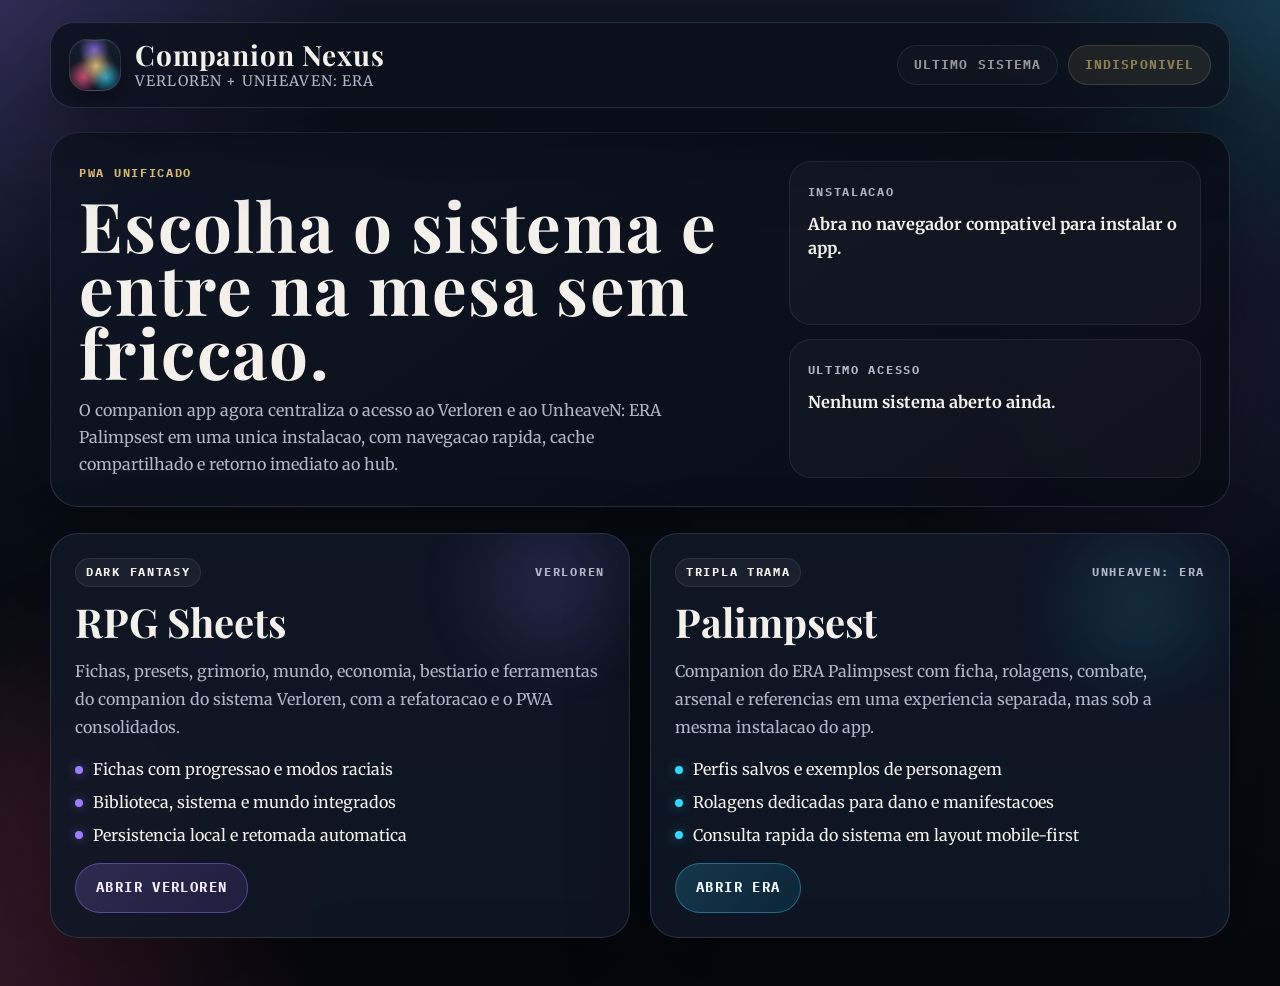
==== commit 5a1b3496: "Add files via upload" ====
--- a/index.html
+++ b/index.html
@@ -17,11 +17,12 @@
   <meta name="theme-color" content="#111726" />
   <meta name="apple-mobile-web-app-capable" content="yes" />
   <meta name="apple-mobile-web-app-title" content="Verloren Sheets" />
-  <!-- Google Fonts: Cormorant Garamond (display) + Nunito (body) -->
+  <!-- Google Fonts -->
   <link rel="preconnect" href="https://fonts.googleapis.com" />
   <link rel="preconnect" href="https://fonts.gstatic.com" crossorigin />
-  <link href="https://fonts.googleapis.com/css2?family=Cormorant+Garamond:ital,wght@0,300;0,400;0,600;0,700;1,400;1,600&family=Nunito:wght@300;400;500;600;700&family=Noto+Serif+SC:wght@300;400;700&display=swap" rel="stylesheet" />
-
+  <link href="https://fonts.googleapis.com/css2?family=IBM+Plex+Mono:wght@400;500;700&family=Merriweather:wght@400;700&family=Playfair+Display:wght@600;700&display=swap" rel="stylesheet" />
+
+  <link rel="stylesheet" href="css/typography.css" />
   <link rel="stylesheet" href="css/themes.css" />
   <link rel="stylesheet" href="css/reset_base.css" />
   <link rel="stylesheet" href="css/layout_main.css" />
@@ -67,6 +68,7 @@
   <link rel="stylesheet" href="css/theme_data.css" />
   <link rel="stylesheet" href="css/another_setting.css" />
   <link rel="stylesheet" href="css/retrato.css" />
+  <link rel="stylesheet" href="css/system_workbench.css" />
 
 </head>
 <body>
@@ -219,7 +221,7 @@
           <div class="settings-subsection app-info">
             <div class="settings-row">
               <span class="settings-subsection-label">Versão</span>
-              <span class="settings-value">3.0.0</span>
+              <span class="settings-value">3.2.0</span>
             </div>
             <div class="settings-row">
               <span class="settings-subsection-label">Créditos</span>
@@ -731,12 +733,12 @@
             <p style="font-size:0.72rem;color:var(--text-muted);margin-bottom:12px;">Calculado automaticamente · campo manual opcional</p>
             <div class="pico-vale-item">
               <div class="pico-vale-label pico">🔺 Pico Principal</div>
-              <div id="picosAuto" style="font-size:0.82rem;color:var(--attr-pos);margin-bottom:6px;min-height:20px;font-weight:700;font-family:'Cormorant Garamond',serif;letter-spacing:0.04em;"></div>
+            <div id="picosAuto" style="font-size:0.82rem;color:var(--attr-pos);margin-bottom:6px;min-height:20px;font-weight:700;font-family:var(--font-title);letter-spacing:0.04em;"></div>
               <input class="form-input" id="picoPrincipal" type="text" placeholder="Anotação manual..." oninput="debounceSave()" style="font-size:0.8rem;" />
             </div>
             <div class="pico-vale-item">
               <div class="pico-vale-label vale">🔻 Fraqueza Estrutural</div>
-              <div id="valesAuto" style="font-size:0.82rem;color:var(--attr-neg);margin-bottom:6px;min-height:20px;font-weight:700;font-family:'Cormorant Garamond',serif;letter-spacing:0.04em;"></div>
+            <div id="valesAuto" style="font-size:0.82rem;color:var(--attr-neg);margin-bottom:6px;min-height:20px;font-weight:700;font-family:var(--font-title);letter-spacing:0.04em;"></div>
               <input class="form-input" id="fraquezaEstrutural" type="text" placeholder="Anotação manual..." oninput="debounceSave()" style="font-size:0.8rem;" />
             </div>
           </div>
@@ -1162,18 +1164,20 @@
 
         <div class="sistema-card" style="margin-top:14px;">
           <div style="font-weight:700;margin-bottom:10px;">🗓 Estrutura do Turno</div>
-          <p style="font-size:0.84rem;color:var(--text-secondary);margin-bottom:8px;"><b>M</b> = Maior · <b>m</b> = Menor · <b>Mv</b> = Movimento · <b>L</b> = Livre (∞)</p>
+          <p style="font-size:0.84rem;color:var(--text-secondary);margin-bottom:8px;"><b>M</b> = Maior · <b>u</b> = Utilidade · <b>mov</b> = Movimento · <b>C</b> = Completa · <b>R</b> = Reação</p>
           <div class="sistema-table-wrap">
             <table class="sistema-table">
               <thead><tr><th>Combinação</th></tr></thead>
               <tbody>
-                <tr><td>M + m + Mv</td></tr>
-                <tr><td>M + m + m</td></tr>
-                <tr><td>Mv + Mv + m</td></tr>
+                <tr><td>M + u + mov</td></tr>
+                <tr><td>C + R</td></tr>
+                <tr><td>u + mov + R</td></tr>
               </tbody>
             </table>
           </div>
         </div>
+
+        <div id="verlorenSystemWorkbench"></div>
 
         <!-- EMPUNHADURA DUPLA -->
         <div class="sistema-card" style="margin-top:14px;border-left:3px solid var(--menta-dark);">
@@ -1601,7 +1605,7 @@
         <p class="sistema-desc">Bênçãos concedem poderes extraordinários sem custo direto. Pecados concedem poder mas impõem contrapartes obrigatórias que moldam o comportamento do personagem. Ambos são concedidos narrativamente pelo mestre.</p>
 
         <!-- BÊNÇÃOS -->
-        <h3 style="font-family:'Cormorant Garamond',serif;font-size:1.15rem;font-weight:700;color:var(--text-accent);margin:20px 0 12px;letter-spacing:0.04em;">🌟 Bênçãos</h3>
+        <h3 style="font-family:var(--font-title);font-size:1.15rem;font-weight:700;color:var(--text-accent);margin:20px 0 12px;letter-spacing:0.04em;">🌟 Bênçãos</h3>
 
         <div style="display:grid;grid-template-columns:repeat(auto-fill,minmax(280px,1fr));gap:12px;margin-bottom:24px;">
 
@@ -1770,7 +1774,7 @@
         </div>
 
         <!-- PECADOS -->
-        <h3 style="font-family:'Cormorant Garamond',serif;font-size:1.15rem;font-weight:700;color:var(--text-accent);margin:20px 0 12px;letter-spacing:0.04em;">😈 Pecados</h3>
+        <h3 style="font-family:var(--font-title);font-size:1.15rem;font-weight:700;color:var(--text-accent);margin:20px 0 12px;letter-spacing:0.04em;">😈 Pecados</h3>
         <p style="font-size:0.83rem;color:var(--text-muted);margin-bottom:14px;">Cada pecado tem um <b>Poder</b> ativo e uma <b>Contraparte</b> obrigatória que restringe o comportamento do personagem.</p>
 
         <div style="display:grid;grid-template-columns:repeat(auto-fill,minmax(300px,1fr));gap:12px;margin-bottom:24px;">
@@ -1883,7 +1887,7 @@
         </div>
 
         <!-- ARTEFATOS DOS PECADOS -->
-        <h3 style="font-family:'Cormorant Garamond',serif;font-size:1.15rem;font-weight:700;color:var(--text-accent);margin:20px 0 8px;letter-spacing:0.04em;">🧿 Artefatos dos Pecados</h3>
+        <h3 style="font-family:var(--font-title);font-size:1.15rem;font-weight:700;color:var(--text-accent);margin:20px 0 8px;letter-spacing:0.04em;">🧿 Artefatos dos Pecados</h3>
         <p style="font-size:0.83rem;color:var(--text-muted);margin-bottom:14px;">Armas e objetos imbuídos com a essência de um pecado. Concedem poder considerável, mas carregam maldições permanentes enquanto equipados.</p>
 
         <div style="display:grid;grid-template-columns:repeat(auto-fill,minmax(300px,1fr));gap:12px;margin-bottom:8px;">
@@ -2760,6 +2764,14 @@
 <script defer src="js/data/equipment.js"></script>
 <script defer src="js/data/world.js"></script>
 <script defer src="js/data/grimorio.js"></script>
+<script defer src="core/companion-core.js"></script>
+<script defer src="utils/common.js"></script>
+<script defer src="systems/dice.js"></script>
+<script defer src="systems/actions.js"></script>
+<script defer src="systems/turns.js"></script>
+<script defer src="systems/combat.js"></script>
+<script defer src="systems/verloren.js"></script>
+<script defer src="ui/verloren-system-workbench.js"></script>
 <script defer src="js/app.js"></script>
 <script defer src="js/pwa.js"></script>
 </body>
--- a/css/typography.css
+++ b/css/typography.css
@@ -0,0 +1,46 @@
+:root {
+  --font-text: "Merriweather", "Lora", Georgia, serif;
+  --font-title: "Playfair Display", "Noto Serif Display", Georgia, serif;
+  --font-mono: "IBM Plex Mono", "Inconsolata", "Courier Prime", monospace;
+}
+
+html,
+body,
+button,
+input,
+select,
+textarea {
+  font-family: var(--font-text);
+}
+
+h1,
+h2,
+h3,
+h4,
+h5,
+h6,
+.section-title,
+.sistema-section-title,
+.brand-name,
+.launcher-brand-copy strong,
+.hero-copy h1,
+.system-card h2 {
+  font-family: var(--font-title);
+}
+
+code,
+pre,
+kbd,
+samp,
+.mono,
+.btn-icon,
+.hero-kicker,
+.system-pill,
+.system-version,
+.launcher-action,
+.era-topbar-kicker,
+.era-topbar-btn,
+.vw-kicker,
+.vw-action-code {
+  font-family: var(--font-mono);
+}
--- a/css/themes.css
+++ b/css/themes.css
@@ -0,0 +1,114 @@
+ /* ============================================================
+       TOKENS E VARIÁVEIS CSS — TEMAS CLARO E ESCURO
+    ============================================================ */
+    :root {
+      /* Paleta pastel mágica — Modo Claro */
+      --lavanda:        #c9b8e8;
+      --lavanda-light:  #e8dff8;
+      --lavanda-dark:   #a090cc;
+      --celeste:        #b3d4f0;
+      --celeste-light:  #daeeff;
+      --celeste-dark:   #7ab4e0;
+      --menta:          #b8e4d4;
+      --menta-light:    #d8f4ec;
+      --menta-dark:     #7fc4a8;
+      --rose:           #f0c8d8;
+      --rose-light:     #fce8f0;
+      --rose-dark:      #d898b8;
+      --amber:          #f0deb0;
+
+      /* Backgrounds */
+      --bg-primary:     #f8f4ff;
+      --bg-secondary:   #f2ecfc;
+      --bg-card:        #ffffff;
+      --bg-card-hover:  #faf8ff;
+      --bg-input:       #f8f5ff;
+      --bg-sidebar:     #ede8f8;
+
+      /* Texto */
+      --text-primary:   #3d3452;
+      --text-secondary: #7a6e8e;
+      --text-muted:     #a89ec2;
+      --text-accent:    #8060b8;
+
+      /* Bordas */
+      --border:         #ddd4f0;
+      --border-light:   #eee8fa;
+      --border-accent:  #b8a0e0;
+
+      /* Estados de atributo */
+      --attr-pos:       #5fa87a;
+      --attr-pos-bg:    #d8f4e8;
+      --attr-neg:       #c05060;
+      --attr-neg-bg:    #fce8ec;
+      --attr-zero:      var(--text-secondary);
+      --attr-zero-bg:   var(--bg-secondary);
+      --attr-warn:      #c07840;
+      --attr-warn-bg:   #fce8d4;
+
+      /* Sombras */
+      --shadow-sm:      0 2px 8px rgba(150,120,220,0.08);
+      --shadow-md:      0 4px 20px rgba(150,120,220,0.12);
+      --shadow-lg:      0 8px 40px rgba(150,120,220,0.18);
+      --shadow-glow:    0 0 20px rgba(180,140,240,0.25);
+
+      /* Raio e espaçamento */
+      --radius-sm:      8px;
+      --radius-md:      14px;
+      --radius-lg:      20px;
+      --radius-xl:      28px;
+
+      /* Transições */
+      --transition:     0.25s cubic-bezier(0.4, 0, 0.2, 1);
+
+      /* Ornamentos */
+      --ornament-color: rgba(160,120,220,0.3);
+    }
+
+    [data-theme="dark"] {
+      /* Backgrounds escuros — paleta profunda e mágica */
+      --bg-primary:     #1a1628;
+      --bg-secondary:   #221c38;
+      --bg-card:        #2a2244;
+      --bg-card-hover:  #302856;
+      --bg-input:       #221c3a;
+      --bg-sidebar:     #1e1830;
+
+      /* Texto no escuro */
+      --text-primary:   #e8e0f8;
+      --text-secondary: #b0a0d0;
+      --text-muted:     #706090;
+      --text-accent:    #c8a8f8;
+
+      /* Bordas escuras */
+      --border:         #3a3060;
+      --border-light:   #2e2852;
+      --border-accent:  #7850c8;
+
+      /* Cores de estado (levemente ajustadas) */
+      --attr-pos:       #60c88a;
+      --attr-pos-bg:    #183028;
+      --attr-neg:       #e07088;
+      --attr-neg-bg:    #300818;
+      --attr-zero:      var(--text-secondary);
+      --attr-zero-bg:   var(--bg-secondary);
+      --attr-warn:      #e09858;
+      --attr-warn-bg:   #302010;
+
+      /* Lavanda e demais pastéis — versão dark */
+      --lavanda:        #8870c8;
+      --lavanda-light:  #6050a0;
+      --lavanda-dark:   #c0a8f0;
+      --celeste:        #5888c0;
+      --celeste-light:  #4070a8;
+      --rose:           #c07098;
+      --menta:          #50a880;
+
+      /* Sombras escuras */
+      --shadow-sm:      0 2px 8px rgba(0,0,0,0.3);
+      --shadow-md:      0 4px 20px rgba(0,0,0,0.4);
+      --shadow-lg:      0 8px 40px rgba(0,0,0,0.5);
+      --shadow-glow:    0 0 30px rgba(140,100,240,0.35);
+
+      --ornament-color: rgba(160,120,240,0.2);
+    }
--- a/css/layout_main.css
+++ b/css/layout_main.css
@@ -0,0 +1,184 @@
+ /* ============================================================
+       LAYOUT PRINCIPAL
+    ============================================================ */
+    #app {
+      display: flex;
+      flex-direction: column;
+      min-height: 100vh;
+      position: relative;
+      z-index: 1;
+    }
+
+    /* Topbar */
+    .topbar {
+      display: flex;
+      align-items: center;
+      justify-content: space-between;
+      padding: 0 28px;
+      height: 64px;
+      background: var(--bg-card);
+      border-bottom: 1px solid var(--border);
+      box-shadow: var(--shadow-sm);
+      position: sticky;
+      top: 0;
+      z-index: 100;
+    }
+
+    .topbar-brand {
+      display: flex;
+      align-items: center;
+      gap: 10px;
+    }
+
+    .brand-icon {
+      width: 36px;
+      height: 36px;
+      background: linear-gradient(135deg, var(--lavanda), var(--celeste));
+      border-radius: 10px;
+      display: flex;
+      align-items: center;
+      justify-content: center;
+      font-size: 18px;
+      box-shadow: var(--shadow-sm);
+    }
+
+    .brand-icon img {
+      width: 100%;
+      height: 100%;
+      object-fit: cover;
+      border-radius: inherit;
+      display: block;
+    }
+
+    .brand-name {
+      font-family: var(--font-title);
+      font-size: 1.4rem;
+      font-weight: 600;
+      color: var(--text-accent);
+      letter-spacing: 0.02em;
+    }
+
+    .brand-name span {
+      font-style: italic;
+      font-weight: 300;
+      color: var(--text-muted);
+      font-size: 1.1rem;
+    }
+
+    .topbar-actions {
+      display: flex;
+      align-items: center;
+      gap: 10px;
+    }
+
+    /* Créditos */
+    .credits-footer {
+      display: flex;
+      align-items: center;
+      justify-content: center;
+      gap: 8px;
+      padding: 10px 20px;
+      background: var(--bg-card);
+      border-top: 1px solid var(--border);
+      font-size: 0.72rem;
+      color: var(--text-muted);
+      letter-spacing: 0.03em;
+    }
+    .credits-by strong {
+      color: var(--text-secondary);
+      font-weight: 600;
+    }
+    .credits-divider {
+      opacity: 0.4;
+    }
+    .credits-claude {
+      background: linear-gradient(90deg, var(--lavanda), var(--celeste));
+      -webkit-background-clip: text;
+      -webkit-text-fill-color: transparent;
+      background-clip: text;
+      font-weight: 600;
+    }
+
+    /* Botões base */
+    .btn {
+      display: inline-flex;
+      align-items: center;
+      gap: 6px;
+      padding: 8px 16px;
+      border-radius: var(--radius-sm);
+      border: 1px solid transparent;
+      font-family: var(--font-text);
+      font-size: 0.875rem;
+      font-weight: 600;
+      cursor: pointer;
+      transition: all var(--transition);
+      text-decoration: none;
+      white-space: nowrap;
+      touch-action: manipulation;
+      user-select: none;
+      -webkit-tap-highlight-color: transparent;
+    }
+
+    .btn-primary {
+      background: linear-gradient(135deg, var(--lavanda), var(--lavanda-dark));
+      color: #fff;
+      box-shadow: 0 2px 8px rgba(150,120,200,0.3);
+    }
+    .btn-primary:hover {
+      transform: translateY(-1px);
+      box-shadow: 0 4px 16px rgba(150,120,200,0.4);
+    }
+
+    .btn-secondary {
+      background: var(--bg-secondary);
+      color: var(--text-secondary);
+      border-color: var(--border);
+    }
+    .btn-secondary:hover {
+      background: var(--bg-card-hover);
+      color: var(--text-primary);
+      border-color: var(--border-accent);
+    }
+
+    .btn-ghost {
+      background: transparent;
+      color: var(--text-secondary);
+      border-color: transparent;
+    }
+    .btn-ghost:hover {
+      background: var(--bg-secondary);
+      color: var(--text-primary);
+    }
+
+    .btn-danger {
+      background: transparent;
+      color: var(--attr-neg);
+      border-color: var(--attr-neg);
+    }
+    .btn-danger:hover {
+      background: var(--attr-neg-bg);
+    }
+
+    .btn-sm {
+      padding: 5px 10px;
+      font-size: 0.8rem;
+    }
+
+    .btn-icon {
+      padding: 8px;
+      border-radius: var(--radius-sm);
+      background: var(--bg-secondary);
+      border: 1px solid var(--border);
+      color: var(--text-secondary);
+      cursor: pointer;
+      transition: all var(--transition);
+      display: flex;
+      align-items: center;
+      justify-content: center;
+      font-size: 1rem;
+    }
+    .btn-icon:hover {
+      background: var(--lavanda-light);
+      color: var(--text-accent);
+      border-color: var(--lavanda);
+    }
--- a/css/tabs.css
+++ b/css/tabs.css
@@ -0,0 +1,31 @@
+/* ============================================================
+       NAVEGAÇÃO (tabs)
+    ============================================================ */
+    .nav-tabs {
+      display: flex;
+      gap: 2px;
+      background: var(--bg-secondary);
+      border-radius: var(--radius-md);
+      padding: 3px;
+    }
+
+    .nav-tab {
+      padding: 6px 14px;
+      border-radius: calc(var(--radius-sm) + 2px);
+      border: none;
+      background: transparent;
+      color: var(--text-secondary);
+      font-family: var(--font-text);
+      font-size: 0.83rem;
+      font-weight: 700;
+      cursor: pointer;
+      transition: all var(--transition);
+      white-space: nowrap;
+      letter-spacing: 0.01em;
+    }
+    .nav-tab:hover { color: var(--text-accent); background: var(--bg-card); }
+    .nav-tab.active {
+      background: var(--bg-card);
+      color: var(--text-accent);
+      box-shadow: 0 1px 4px rgba(0,0,0,0.12);
+    }
--- a/css/main_content.css
+++ b/css/main_content.css
@@ -0,0 +1,10 @@
+/* ============================================================
+       CONTEÚDO PRINCIPAL
+    ============================================================ */
+    .main-content {
+      flex: 1;
+      padding: 28px;
+      max-width: 1400px;
+      margin: 0 auto;
+      width: 100%;
+    }
--- a/css/views.css
+++ b/css/views.css
@@ -0,0 +1,10 @@
+/* ============================================================
+       PÁGINAS (views)
+    ============================================================ */
+    .page { display: none; animation: fadeIn 0.3s ease; }
+    .page.active { display: block; }
+
+    @keyframes fadeIn {
+      from { opacity: 0; transform: translateY(8px); }
+      to   { opacity: 1; transform: translateY(0); }
+    }
--- a/css/biblioteca.css
+++ b/css/biblioteca.css
@@ -0,0 +1,214 @@
+/* ============================================================
+       BIBLIOTECA — PAGE 1
+    ============================================================ */
+    .library-header {
+      display: flex;
+      align-items: center;
+      justify-content: space-between;
+      margin-bottom: 24px;
+      flex-wrap: wrap;
+      gap: 16px;
+    }
+
+    .library-title {
+      font-family: var(--font-title);
+      font-size: 2rem;
+      font-weight: 600;
+      color: var(--text-accent);
+    }
+
+    .library-title::after {
+      content: '';
+      display: block;
+      width: 60px;
+      height: 2px;
+      background: linear-gradient(90deg, var(--lavanda), transparent);
+      margin-top: 4px;
+    }
+
+    /* Filtros e busca */
+    .library-controls {
+      display: flex;
+      gap: 12px;
+      margin-bottom: 24px;
+      flex-wrap: wrap;
+      align-items: center;
+    }
+
+    .search-input {
+      flex: 1;
+      min-width: 200px;
+      padding: 9px 14px 9px 38px;
+      border: 1px solid var(--border);
+      border-radius: var(--radius-sm);
+      background: var(--bg-input);
+      color: var(--text-primary);
+      font-family: var(--font-text);
+      font-size: 0.875rem;
+      transition: all var(--transition);
+      position: relative;
+    }
+    .search-input:focus {
+      outline: none;
+      border-color: var(--lavanda);
+      box-shadow: 0 0 0 3px rgba(200,180,240,0.2);
+    }
+
+    .search-wrap {
+      position: relative;
+      flex: 1;
+      min-width: 200px;
+    }
+    .search-wrap::before {
+      content: '🔍';
+      position: absolute;
+      left: 12px;
+      top: 50%;
+      transform: translateY(-50%);
+      font-size: 0.85rem;
+      pointer-events: none;
+      opacity: 0.6;
+    }
+
+    .filter-select {
+      padding: 9px 14px;
+      border: 1px solid var(--border);
+      border-radius: var(--radius-sm);
+      background: var(--bg-input);
+      color: var(--text-primary);
+      font-family: var(--font-text);
+      font-size: 0.875rem;
+      cursor: pointer;
+      transition: all var(--transition);
+    }
+    .filter-select:focus {
+      outline: none;
+      border-color: var(--lavanda);
+    }
+
+    /* Grid de fichas */
+    .cards-grid {
+      display: grid;
+      grid-template-columns: repeat(auto-fill, minmax(280px, 1fr));
+      gap: 20px;
+    }
+
+    /* Card de ficha */
+    .sheet-card {
+      background: var(--bg-card);
+      border: 1px solid var(--border);
+      border-radius: var(--radius-lg);
+      padding: 20px;
+      cursor: pointer;
+      transition: all var(--transition);
+      position: relative;
+      overflow: hidden;
+      box-shadow: var(--shadow-sm);
+    }
+    .sheet-card::before {
+      content: '';
+      position: absolute;
+      top: 0;
+      left: 0;
+      right: 0;
+      height: 3px;
+      background: linear-gradient(90deg, var(--lavanda), var(--celeste));
+      opacity: 0;
+      transition: opacity var(--transition);
+    }
+    .sheet-card:hover {
+      transform: translateY(-3px);
+      box-shadow: var(--shadow-md);
+      border-color: var(--lavanda);
+    }
+    .sheet-card:hover::before { opacity: 1; }
+
+    .card-header {
+      display: flex;
+      align-items: flex-start;
+      justify-content: space-between;
+      margin-bottom: 12px;
+    }
+
+    .card-name {
+      font-family: var(--font-title);
+      font-size: 1.3rem;
+      font-weight: 600;
+      color: var(--text-primary);
+      line-height: 1.2;
+    }
+
+    .card-actions {
+      display: flex;
+      gap: 4px;
+      opacity: 0;
+      transition: opacity var(--transition);
+    }
+    .sheet-card:hover .card-actions { opacity: 1; }
+
+    .card-action-btn {
+      width: 28px;
+      height: 28px;
+      border-radius: 6px;
+      border: 1px solid var(--border);
+      background: var(--bg-secondary);
+      color: var(--text-muted);
+      cursor: pointer;
+      display: flex;
+      align-items: center;
+      justify-content: center;
+      font-size: 0.8rem;
+      transition: all var(--transition);
+    }
+    .card-action-btn:hover { background: var(--lavanda-light); color: var(--text-accent); }
+    .card-action-btn.danger:hover { background: var(--attr-neg-bg); color: var(--attr-neg); }
+
+    .card-badges {
+      display: flex;
+      gap: 6px;
+      flex-wrap: wrap;
+      margin-bottom: 10px;
+    }
+
+    .badge {
+      display: inline-flex;
+      align-items: center;
+      padding: 2px 10px;
+      border-radius: 20px;
+      font-size: 0.72rem;
+      font-weight: 700;
+      letter-spacing: 0.04em;
+      text-transform: uppercase;
+    }
+
+    .badge-base      { background: var(--lavanda-light); color: var(--lavanda-dark); }
+    .badge-celestial { background: var(--celeste-light); color: var(--celeste-dark); }
+    .badge-eccentrica { background: var(--rose-light); color: var(--rose-dark); }
+    .badge-player    { background: var(--menta-light); color: var(--menta-dark); }
+    .badge-npc       { background: var(--amber); color: #987040; }
+    .badge-preset    { background: linear-gradient(135deg,var(--lavanda-light),var(--celeste-light)); color: var(--text-accent); }
+
+    .card-concept {
+      font-size: 0.82rem;
+      color: var(--text-muted);
+      line-height: 1.5;
+      display: -webkit-box;
+      -webkit-line-clamp: 2;
+      -webkit-box-orient: vertical;
+      overflow: hidden;
+    }
+
+    /* Empty state */
+    .empty-state {
+      text-align: center;
+      padding: 80px 20px;
+      color: var(--text-muted);
+    }
+    .empty-state-icon { font-size: 3rem; margin-bottom: 16px; }
+    .empty-state h3 {
+      font-family: var(--font-title);
+      font-size: 1.5rem;
+      color: var(--text-secondary);
+      margin-bottom: 8px;
+    }
+    .empty-state p { font-size: 0.9rem; }
--- a/css/editor.css
+++ b/css/editor.css
@@ -0,0 +1,130 @@
+/* ============================================================
+       EDITOR DE FICHA — PAGE 2
+    ============================================================ */
+    .editor-layout {
+      display: grid;
+      grid-template-columns: 1fr 320px;
+      gap: 24px;
+      align-items: start;
+    }
+
+    @media (max-width: 900px) {
+      .editor-layout { grid-template-columns: 1fr; }
+    }
+
+    .editor-header {
+      display: flex;
+      align-items: center;
+      gap: 14px;
+      margin-bottom: 28px;
+    }
+
+    .editor-title-input {
+      flex: 1;
+      font-family: var(--font-title);
+      font-size: 2rem;
+      font-weight: 600;
+      color: var(--text-primary);
+      background: transparent;
+      border: none;
+      border-bottom: 2px solid var(--border);
+      padding: 4px 8px;
+      transition: border-color var(--transition);
+    }
+    .editor-title-input:focus {
+      outline: none;
+      border-bottom-color: var(--lavanda);
+    }
+    .editor-title-input::placeholder { color: var(--text-muted); }
+
+    /* Seções do editor */
+    .editor-section {
+      background: var(--bg-card);
+      border: 1px solid var(--border);
+      border-radius: var(--radius-lg);
+      padding: 24px;
+      margin-bottom: 20px;
+      box-shadow: var(--shadow-sm);
+      position: relative;
+      overflow: visible;
+    }
+
+    /* Ornamento no canto das seções */
+    .editor-section::after {
+      content: '❧';
+      position: absolute;
+      top: 16px;
+      right: 20px;
+      font-size: 1.2rem;
+      color: var(--ornament-color);
+      pointer-events: none;
+      z-index: 0;
+    }
+    /* Conteúdo da section acima do ornamento */
+    .editor-section > * { position: relative; z-index: 1; }
+
+    .section-title {
+      font-family: var(--font-title);
+      font-size: 1.15rem;
+      font-weight: 600;
+      color: var(--text-accent);
+      margin-bottom: 18px;
+      display: flex;
+      align-items: center;
+      gap: 8px;
+    }
+    .section-title::before {
+      content: '';
+      display: inline-block;
+      width: 4px;
+      height: 18px;
+      background: linear-gradient(180deg, var(--lavanda), var(--celeste));
+      border-radius: 2px;
+    }
+
+    /* Campos de formulário */
+    .form-group {
+      margin-bottom: 16px;
+    }
+    .form-label {
+      display: block;
+      font-size: 0.78rem;
+      font-weight: 700;
+      color: var(--text-muted);
+      text-transform: uppercase;
+      letter-spacing: 0.06em;
+      margin-bottom: 6px;
+    }
+
+    .form-input, .form-select, .form-textarea {
+      width: 100%;
+      padding: 9px 13px;
+      border: 1px solid var(--border);
+      border-radius: var(--radius-sm);
+      background: var(--bg-input);
+      color: var(--text-primary);
+      font-family: var(--font-text);
+      font-size: 0.875rem;
+      transition: all var(--transition);
+    }
+    .form-input:focus, .form-select:focus, .form-textarea:focus {
+      outline: none;
+      border-color: var(--lavanda);
+      box-shadow: 0 0 0 3px rgba(200,180,240,0.2);
+    }
+    .form-textarea {
+      resize: vertical;
+      min-height: 80px;
+      line-height: 1.6;
+    }
+
+    .form-row {
+      display: grid;
+      grid-template-columns: 1fr 1fr;
+      gap: 14px;
+    }
+    .form-row-3 {
+      display: grid;
+      grid-template-columns: 1fr 1fr 1fr;
+      gap: 14px;
+    }
--- a/css/atributos.css
+++ b/css/atributos.css
@@ -0,0 +1,131 @@
+/* ============================================================
+       ATRIBUTOS — GRID + CONTROLES
+    ============================================================ */
+    .attrs-grid {
+      display: grid;
+      grid-template-columns: repeat(auto-fill, minmax(110px, 1fr));
+      gap: 12px;
+    }
+
+    .attr-item {
+      display: flex;
+      flex-direction: column;
+      align-items: center;
+      background: var(--bg-secondary);
+      border: 1px solid var(--border);
+      border-radius: var(--radius-md);
+      padding: 12px 8px;
+      transition: all var(--transition);
+      position: relative;
+    }
+    .attr-item.pos { border-color: var(--attr-pos); background: var(--attr-pos-bg); }
+    .attr-item.neg { border-color: var(--attr-neg); background: var(--attr-neg-bg); }
+    .attr-item.warn { border-color: var(--attr-warn); }
+    .attr-item.blocked {
+      border-color: var(--border);
+      background: repeating-linear-gradient(
+        45deg,
+        var(--bg-secondary),
+        var(--bg-secondary) 10px,
+        var(--bg-primary) 10px,
+        var(--bg-primary) 20px
+      );
+      opacity: 0.6;
+    }
+
+    .attr-label {
+      font-size: 0.7rem;
+      font-weight: 700;
+      letter-spacing: 0.1em;
+      color: var(--text-muted);
+      text-transform: uppercase;
+      margin-bottom: 8px;
+    }
+
+    .attr-value {
+      font-family: var(--font-title);
+      font-size: 1.8rem;
+      font-weight: 700;
+      line-height: 1;
+      margin: 4px 0;
+      transition: color var(--transition);
+    }
+    .attr-item.pos .attr-value { color: var(--attr-pos); }
+    .attr-item.neg .attr-value { color: var(--attr-neg); }
+    .attr-item:not(.pos):not(.neg) .attr-value { color: var(--text-secondary); }
+    .attr-item.blocked .attr-value { color: var(--text-muted); font-size: 1.5rem; }
+
+    .attr-controls {
+      display: flex;
+      gap: 4px;
+      margin-top: 8px;
+    }
+
+    .attr-btn {
+      width: 24px;
+      height: 24px;
+      border-radius: 6px;
+      border: 1px solid var(--border);
+      background: var(--bg-card);
+      color: var(--text-secondary);
+      cursor: pointer;
+      display: flex;
+      align-items: center;
+      justify-content: center;
+      font-size: 1rem;
+      font-weight: 700;
+      transition: all var(--transition);
+      line-height: 1;
+      touch-action: manipulation;
+      user-select: none;
+      -webkit-tap-highlight-color: transparent;
+    }
+    .attr-btn:hover { background: var(--lavanda-light); color: var(--text-accent); border-color: var(--lavanda); }
+    .attr-btn:disabled {
+      opacity: 0.3;
+      cursor: not-allowed;
+      pointer-events: none;
+    }
+
+    .attr-limit {
+      font-size: 0.65rem;
+      color: var(--text-muted);
+      margin-top: 6px;
+      text-align: center;
+    }
+
+    .attr-warn-badge {
+      position: absolute;
+      top: 4px;
+      right: 4px;
+      font-size: 0.6rem;
+      color: var(--attr-warn);
+      pointer-events: none;
+    }
+    
+    .attr-mod-badge {
+      position: absolute;
+      top: 4px;
+      left: 4px;
+      font-size: 0.65rem;
+      font-weight: 700;
+      padding: 1px 5px;
+      border-radius: 4px;
+      background: var(--lavanda-light);
+      color: var(--text-accent);
+      border: 1px solid var(--lavanda);
+      pointer-events: none;
+      line-height: 1.4;
+    }
+    
+    .attr-mod-badge.blocked {
+      background: var(--attr-neg-bg);
+      color: var(--attr-neg);
+      border-color: var(--attr-neg);
+    }
+    
+    .attr-mod-badge.boost {
+      background: var(--attr-pos-bg);
+      color: var(--attr-pos);
+      border-color: var(--attr-pos);
+    }
--- a/css/modos.css
+++ b/css/modos.css
@@ -0,0 +1,223 @@
+/* ============================================================
+       MODOS NARRATIVOS
+    ============================================================ */
+    .modos-grid {
+      display: grid;
+      grid-template-columns: repeat(2, 1fr);
+      gap: 12px;
+    }
+
+    .modo-item {
+      background: var(--bg-secondary);
+      border: 1px solid var(--border);
+      border-radius: var(--radius-md);
+      padding: 14px;
+      transition: all var(--transition);
+    }
+    .modo-item.dominant {
+      border-color: var(--lavanda);
+      background: var(--lavanda-light);
+      box-shadow: var(--shadow-sm);
+    }
+    [data-theme="dark"] .modo-item.dominant { background: rgba(100,80,180,0.2); }
+
+    .modo-header {
+      display: flex;
+      align-items: center;
+      justify-content: space-between;
+      margin-bottom: 10px;
+    }
+    .modo-label {
+      font-family: var(--font-title);
+      font-size: 1rem;
+      font-weight: 600;
+      color: var(--text-primary);
+    }
+    .modo-dominant-badge {
+      font-size: 0.65rem;
+      font-weight: 700;
+      text-transform: uppercase;
+      letter-spacing: 0.08em;
+      color: var(--lavanda-dark);
+      background: var(--lavanda);
+      color: #fff;
+      padding: 2px 8px;
+      border-radius: 20px;
+    }
+    .modo-controls {
+      display: flex;
+      align-items: center;
+      gap: 10px;
+    }
+    .modo-value {
+      font-family: var(--font-title);
+      font-size: 1.6rem;
+      font-weight: 700;
+      color: var(--text-accent);
+      min-width: 32px;
+      text-align: center;
+    }
+    .modo-warn { font-size: 0.7rem; color: var(--attr-warn); margin-top: 4px; }
+
+    /* Indicador de qualidade do modo (1=ruim … 4=dominante) */
+    .modo-quality-bar {
+      display: flex;
+      gap: 3px;
+      margin-top: 6px;
+    }
+    .modo-quality-pip {
+      flex: 1;
+      height: 4px;
+      border-radius: 2px;
+      background: var(--border);
+      transition: background var(--transition);
+    }
+    .modo-quality-pip.filled-1 { background: var(--attr-neg); }
+    .modo-quality-pip.filled-2 { background: var(--attr-warn); }
+    .modo-quality-pip.filled-3 { background: var(--menta-dark); }
+    .modo-quality-pip.filled-4 { background: var(--lavanda); }
+    .modo-quality-label {
+      font-size: 0.62rem;
+      font-weight: 700;
+      text-transform: uppercase;
+      letter-spacing: 0.06em;
+      margin-top: 4px;
+      color: var(--text-muted);
+    }
+    .modo-quality-label.q1 { color: var(--attr-neg); }
+    .modo-quality-label.q2 { color: var(--attr-warn); }
+    .modo-quality-label.q3 { color: var(--menta-dark); }
+    .modo-quality-label.q4 { color: var(--lavanda-dark); }
+    .modo-quality-label.q0 { color: var(--text-muted); }
+    .modo-item.q0-item { border-color: var(--border-light); opacity: 0.6; }
+    .modo-item.q1-item { border-color: var(--attr-neg-bg); }
+    .modo-item.q2-item { border-color: var(--attr-warn); opacity: 0.85; }
+    .modo-item.q3-item { border-color: var(--menta-dark); }
+    .modo-item.q4-item { border-color: var(--lavanda); background: var(--lavanda-light); box-shadow: var(--shadow-sm); }
+    [data-theme="dark"] .modo-item.q4-item { background: rgba(100,80,180,0.2); }
+
+    /* Badge de forma feérica nos atributos */
+    .attr-fae-badge {
+      position: absolute;
+      bottom: 3px;
+      left: 50%;
+      transform: translateX(-50%);
+      font-size: 0.58rem;
+      font-weight: 700;
+      color: var(--lavanda-dark);
+      background: var(--lavanda-light);
+      border: 1px solid var(--lavanda);
+      border-radius: 4px;
+      padding: 1px 4px;
+      white-space: nowrap;
+      pointer-events: none;
+      line-height: 1.3;
+    }
+    [data-theme="dark"] .attr-fae-badge { background: rgba(100,80,180,0.3); color: var(--text-accent); }
+    /* Quando Faerie está ativa, o attr-item precisa de espaço extra embaixo */
+    .attr-item.has-fae-badge { padding-bottom: 24px; }
+
+    /* Bloco de Dualidade Morfológica da Faerie */
+    .fae-dualidade {
+      background: linear-gradient(135deg, var(--lavanda-light) 0%, var(--bg-secondary) 100%);
+      border: 1.5px solid var(--lavanda);
+      border-radius: var(--radius-md);
+      padding: 16px;
+      margin-bottom: 16px;
+    }
+    [data-theme="dark"] .fae-dualidade { background: linear-gradient(135deg, rgba(100,80,180,0.18) 0%, var(--bg-secondary) 100%); }
+    .fae-dualidade-title {
+      font-family: var(--font-title);
+      font-size: 1.05rem;
+      font-weight: 700;
+      color: var(--text-accent);
+      margin-bottom: 4px;
+    }
+    .fae-dualidade-sub {
+      font-size: 0.72rem;
+      color: var(--text-secondary);
+      margin-bottom: 14px;
+      font-style: italic;
+    }
+    .fae-formas {
+      display: grid;
+      grid-template-columns: 1fr 1fr;
+      gap: 12px;
+    }
+    @media (max-width: 600px) { .fae-formas { grid-template-columns: 1fr; } }
+    .fae-forma-card {
+      background: var(--bg-card);
+      border: 1px solid var(--border);
+      border-radius: var(--radius-sm);
+      padding: 12px;
+    }
+    .fae-forma-card.faerica { border-color: var(--lavanda); }
+    .fae-forma-nome {
+      font-size: 0.78rem;
+      font-weight: 700;
+      text-transform: uppercase;
+      letter-spacing: 0.08em;
+      color: var(--text-accent);
+      margin-bottom: 8px;
+      display: flex;
+      align-items: center;
+      gap: 6px;
+    }
+    .fae-forma-desc { font-size: 0.78rem; color: var(--text-secondary); line-height: 1.5; }
+    .fae-mod-row {
+      display: flex;
+      flex-wrap: wrap;
+      gap: 4px;
+      margin: 6px 0;
+    }
+    .fae-mod-pill {
+      font-size: 0.68rem;
+      font-weight: 700;
+      padding: 2px 8px;
+      border-radius: 12px;
+    }
+    .fae-mod-pill.pos { background: var(--attr-pos-bg); color: var(--attr-pos); border: 1px solid var(--attr-pos); }
+    .fae-mod-pill.neg { background: var(--attr-neg-bg); color: var(--attr-neg); border: 1px solid var(--attr-neg); }
+    .fae-ganhos { margin-top: 6px; }
+    .fae-ganho-item {
+      display: flex;
+      align-items: flex-start;
+      gap: 5px;
+      font-size: 0.75rem;
+      color: var(--text-secondary);
+      padding: 2px 0;
+    }
+    .fae-ganho-item::before { content: '✦'; color: var(--lavanda); font-size: 0.6rem; margin-top: 2px; flex-shrink: 0; }
+    .fae-restricoes { margin-top: 6px; border-top: 1px solid var(--border); padding-top: 6px; }
+    .fae-restricao-item {
+      display: flex;
+      align-items: flex-start;
+      gap: 5px;
+      font-size: 0.75rem;
+      color: var(--attr-neg);
+      padding: 2px 0;
+    }
+    .fae-restricao-item::before { content: '⊘'; font-size: 0.65rem; margin-top: 1px; flex-shrink: 0; }
+
+    /* Botão de reset de pontos */
+    .reset-pontos-btn {
+      display: inline-flex;
+      align-items: center;
+      gap: 5px;
+      padding: 5px 12px;
+      border-radius: var(--radius-sm);
+      border: 1px solid var(--border);
+      background: var(--bg-secondary);
+      color: var(--text-muted);
+      font-family: var(--font-text);
+      font-size: 0.75rem;
+      font-weight: 600;
+      cursor: pointer;
+      transition: all var(--transition);
+      margin-top: 8px;
+    }
+    .reset-pontos-btn:hover {
+      border-color: var(--attr-warn);
+      color: var(--attr-warn);
+      background: rgba(220,160,40,0.08);
+    }
--- a/css/listas_dinamicas.css
+++ b/css/listas_dinamicas.css
@@ -0,0 +1,58 @@
+/* ============================================================
+       LISTAS DINÂMICAS (Traços, Vantagens, Vulnerabilidades)
+    ============================================================ */
+    .dynamic-list { display: flex; flex-direction: column; gap: 8px; }
+
+    .dynamic-item {
+      display: flex;
+      gap: 8px;
+      align-items: center;
+      animation: slideIn 0.2s ease;
+    }
+    @keyframes slideIn {
+      from { opacity: 0; transform: translateX(-8px); }
+      to   { opacity: 1; transform: translateX(0); }
+    }
+
+    .dynamic-input {
+      flex: 1;
+      padding: 8px 12px;
+      border: 1px solid var(--border);
+      border-radius: var(--radius-sm);
+      background: var(--bg-input);
+      color: var(--text-primary);
+      font-family: var(--font-text);
+      font-size: 0.875rem;
+      transition: all var(--transition);
+    }
+    .dynamic-input:focus {
+      outline: none;
+      border-color: var(--lavanda);
+      box-shadow: 0 0 0 3px rgba(200,180,240,0.15);
+    }
+
+    .dynamic-remove {
+      width: 28px;
+      height: 28px;
+      border-radius: 6px;
+      border: 1px solid var(--border);
+      background: var(--bg-secondary);
+      color: var(--text-muted);
+      cursor: pointer;
+      display: flex;
+      align-items: center;
+      justify-content: center;
+      font-size: 0.9rem;
+      transition: all var(--transition);
+      flex-shrink: 0;
+    }
+    .dynamic-remove:hover { background: var(--attr-neg-bg); color: var(--attr-neg); border-color: var(--attr-neg); }
+
+    .list-footer {
+      display: flex;
+      align-items: center;
+      justify-content: space-between;
+      margin-top: 8px;
+      font-size: 0.75rem;
+      color: var(--text-muted);
+    }
--- a/css/sidebar_editor.css
+++ b/css/sidebar_editor.css
@@ -0,0 +1,45 @@
+/* ============================================================
+       SIDEBAR DO EDITOR (direita)
+    ============================================================ */
+    .editor-sidebar {
+      position: sticky;
+      top: 84px;
+    }
+
+    .sidebar-card {
+      background: var(--bg-card);
+      border: 1px solid var(--border);
+      border-radius: var(--radius-lg);
+      padding: 20px;
+      margin-bottom: 16px;
+      box-shadow: var(--shadow-sm);
+    }
+
+    .sidebar-title {
+      font-family: var(--font-title);
+      font-size: 1rem;
+      font-weight: 600;
+      color: var(--text-accent);
+      margin-bottom: 14px;
+      padding-bottom: 10px;
+      border-bottom: 1px solid var(--border);
+    }
+
+    /* Picos e Vales */
+    .pico-vale-item {
+      background: var(--bg-secondary);
+      border: 1px solid var(--border);
+      border-radius: var(--radius-sm);
+      padding: 12px;
+      margin-bottom: 10px;
+    }
+    .pico-vale-label {
+      font-size: 0.72rem;
+      font-weight: 700;
+      text-transform: uppercase;
+      letter-spacing: 0.08em;
+      color: var(--text-muted);
+      margin-bottom: 6px;
+    }
+    .pico-vale-label.pico { color: var(--attr-pos); }
+    .pico-vale-label.vale { color: var(--attr-neg); }
--- a/css/modal.css
+++ b/css/modal.css
@@ -0,0 +1,50 @@
+/* ============================================================
+       MODAL
+    ============================================================ */
+    .modal-overlay {
+      position: fixed;
+      inset: 0;
+      background: rgba(20,16,40,0.6);
+      backdrop-filter: blur(4px);
+      z-index: 200;
+      display: flex;
+      align-items: center;
+      justify-content: center;
+      padding: 20px;
+      opacity: 0;
+      pointer-events: none;
+      transition: opacity var(--transition);
+    }
+    .modal-overlay.open { opacity: 1; pointer-events: all; }
+
+    .modal {
+      background: var(--bg-card);
+      border: 1px solid var(--border);
+      border-radius: var(--radius-xl);
+      padding: 32px;
+      max-width: 480px;
+      width: 100%;
+      box-shadow: var(--shadow-lg), var(--shadow-glow);
+      transform: scale(0.95) translateY(10px);
+      transition: transform var(--transition);
+    }
+    .modal-overlay.open .modal { transform: scale(1) translateY(0); }
+
+    .modal-title {
+      font-family: var(--font-title);
+      font-size: 1.4rem;
+      font-weight: 600;
+      color: var(--text-accent);
+      margin-bottom: 8px;
+    }
+    .modal-subtitle {
+      font-size: 0.85rem;
+      color: var(--text-muted);
+      margin-bottom: 24px;
+    }
+    .modal-actions {
+      display: flex;
+      gap: 10px;
+      justify-content: flex-end;
+      margin-top: 24px;
+    }
--- a/css/presets_racas.css
+++ b/css/presets_racas.css
@@ -0,0 +1,66 @@
+/* ============================================================
+       PRESETS RACIAIS (page)
+    ============================================================ */
+    .presets-grid {
+      display: grid;
+      grid-template-columns: repeat(auto-fill, minmax(220px, 1fr));
+      gap: 14px;
+    }
+
+    .preset-card {
+      background: var(--bg-card);
+      border: 1px solid var(--border);
+      border-radius: var(--radius-md);
+      padding: 16px;
+      position: relative;
+      transition: all var(--transition);
+      box-shadow: var(--shadow-sm);
+      cursor: default;
+    }
+    .preset-card::before {
+      content: '';
+      position: absolute;
+      inset: 0;
+      border-radius: var(--radius-md);
+      background: linear-gradient(135deg, rgba(200,184,232,0.06), rgba(179,212,240,0.06));
+      pointer-events: none;
+    }
+    .preset-card:hover {
+      transform: translateY(-2px);
+      box-shadow: var(--shadow-md);
+      border-color: var(--lavanda);
+    }
+    .preset-name {
+      font-family: var(--font-title);
+      font-size: 1.1rem;
+      font-weight: 600;
+      color: var(--text-primary);
+      margin-bottom: 8px;
+    }
+    .preset-class {
+      font-size: 0.7rem;
+      font-weight: 700;
+      text-transform: uppercase;
+      letter-spacing: 0.08em;
+      color: var(--text-muted);
+      margin-bottom: 12px;
+    }
+    .preset-actions {
+      display: flex;
+      gap: 6px;
+    }
+    .preset-personagem {
+      border-color: rgba(160,210,160,0.35);
+      background: linear-gradient(135deg, var(--bg-card), rgba(120,180,120,0.04));
+    }
+    .preset-personagem::before {
+      background: linear-gradient(135deg, rgba(120,200,120,0.06), rgba(100,160,100,0.04));
+    }
+    .preset-personagem:hover { border-color: rgba(120,190,120,0.7); }
+    .preset-conceito {
+      font-size: 0.78rem;
+      color: var(--text-secondary);
+      font-style: italic;
+      margin-bottom: 10px;
+      line-height: 1.4;
+    }
--- a/css/toast.css
+++ b/css/toast.css
@@ -0,0 +1,40 @@
+/* ============================================================
+       TOAST NOTIFICATION
+    ============================================================ */
+    .toast-container {
+      position: fixed;
+      bottom: 28px;
+      right: 28px;
+      z-index: 300;
+      display: flex;
+      flex-direction: column;
+      gap: 8px;
+    }
+
+    .toast {
+      background: var(--bg-card);
+      border: 1px solid var(--border);
+      border-radius: var(--radius-md);
+      padding: 12px 18px;
+      box-shadow: var(--shadow-md);
+      font-size: 0.875rem;
+      color: var(--text-primary);
+      display: flex;
+      align-items: center;
+      gap: 8px;
+      animation: toastIn 0.3s cubic-bezier(0.34,1.56,0.64,1);
+      max-width: 320px;
+    }
+    .toast.success { border-left: 3px solid var(--menta-dark); }
+    .toast.error   { border-left: 3px solid var(--attr-neg); }
+    .toast.info    { border-left: 3px solid var(--lavanda); }
+    .toast.warn    { border-left: 3px solid var(--attr-warn); }
+
+    @keyframes toastIn {
+      from { opacity: 0; transform: translateX(20px) scale(0.95); }
+      to   { opacity: 1; transform: translateX(0) scale(1); }
+    }
+    @keyframes toastOut {
+      from { opacity: 1; transform: translateX(0); }
+      to   { opacity: 0; transform: translateX(20px); }
+    }
--- a/css/divisor_ornamentado.css
+++ b/css/divisor_ornamentado.css
@@ -0,0 +1,11 @@
+/* ============================================================
+       DIVISOR ORNAMENTADO
+    ============================================================ */
+    .ornament-divider {
+      text-align: center;
+      color: var(--ornament-color);
+      font-size: 1.1rem;
+      letter-spacing: 0.4em;
+      margin: 4px 0;
+      user-select: none;
+    }
--- a/css/toggle_theme.css
+++ b/css/toggle_theme.css
@@ -0,0 +1,28 @@
+/* ============================================================
+       TOGGLE DE TEMA
+    ============================================================ */
+    .theme-toggle {
+      width: 44px;
+      height: 24px;
+      border-radius: 12px;
+      border: 1px solid var(--border);
+      background: var(--bg-secondary);
+      cursor: pointer;
+      position: relative;
+      transition: background var(--transition);
+      flex-shrink: 0;
+    }
+    .theme-toggle.dark { background: var(--lavanda-dark); }
+    .theme-toggle::after {
+      content: '';
+      position: absolute;
+      width: 18px;
+      height: 18px;
+      border-radius: 50%;
+      background: var(--bg-card);
+      top: 2px;
+      left: 3px;
+      transition: transform var(--transition), background var(--transition);
+      box-shadow: 0 1px 4px rgba(0,0,0,0.2);
+    }
+    .theme-toggle.dark::after { transform: translateX(20px); background: #fff; }
--- a/css/abas_racas.css
+++ b/css/abas_racas.css
@@ -0,0 +1,26 @@
+/* ============================================================
+       ABAS DE RAÇA (classificação visual)
+    ============================================================ */
+    .classificacao-tab {
+      display: flex;
+      border-radius: var(--radius-sm);
+      overflow: hidden;
+      border: 1px solid var(--border);
+      width: fit-content;
+    }
+    .class-btn {
+      padding: 7px 16px;
+      border: none;
+      background: var(--bg-input);
+      color: var(--text-secondary);
+      font-family: var(--font-text);
+      font-size: 0.8rem;
+      font-weight: 700;
+      cursor: pointer;
+      transition: all var(--transition);
+      letter-spacing: 0.04em;
+    }
+    .class-btn:not(:last-child) { border-right: 1px solid var(--border); }
+    .class-btn.active-base      { background: var(--lavanda-light); color: var(--lavanda-dark); }
+    .class-btn.active-celestial { background: var(--celeste-light); color: var(--celeste-dark); }
+    .class-btn.active-eccentrica { background: var(--rose-light); color: var(--rose-dark); }
--- a/css/tipo_toggle.css
+++ b/css/tipo_toggle.css
@@ -0,0 +1,20 @@
+ /* ============================================================
+       TIPO TOGGLE (Ficha / Preset)
+    ============================================================ */
+    .tipo-toggle {
+      display: flex;
+      gap: 8px;
+    }
+    .tipo-btn {
+      padding: 6px 14px;
+      border-radius: var(--radius-sm);
+      border: 1px solid var(--border);
+      background: var(--bg-input);
+      color: var(--text-secondary);
+      font-family: var(--font-text);
+      font-size: 0.8rem;
+      font-weight: 700;
+      cursor: pointer;
+      transition: all var(--transition);
+    }
+    .tipo-btn.active { background: var(--lavanda-light); color: var(--text-accent); border-color: var(--lavanda); }
--- a/css/import_export.css
+++ b/css/import_export.css
@@ -0,0 +1,18 @@
+/* ============================================================
+       IMPORT/EXPORT
+    ============================================================ */
+    .import-area {
+      border: 2px dashed var(--border);
+      border-radius: var(--radius-md);
+      padding: 32px;
+      text-align: center;
+      color: var(--text-muted);
+      cursor: pointer;
+      transition: all var(--transition);
+      font-size: 0.9rem;
+    }
+    .import-area:hover {
+      border-color: var(--lavanda);
+      background: var(--lavanda-light);
+      color: var(--text-accent);
+    }
--- a/css/responsividade.css
+++ b/css/responsividade.css
@@ -0,0 +1,138 @@
+/* ============================================================
+       RESPONSIVIDADE
+    ============================================================ */
+
+    /* Tablet / telas médias */
+    @media (max-width: 900px) {
+      .main-content { padding: 20px 16px; }
+      .cards-grid { grid-template-columns: repeat(auto-fill, minmax(240px, 1fr)); }
+      .topbar { padding: 0 16px; }
+      .nav-tab { padding: 5px 10px; font-size: 0.8rem; }
+    }
+
+    /* Mobile */
+    @media (max-width: 640px) {
+      /* Topbar compacto */
+      .topbar { padding: 0 12px; height: 52px; }
+      .brand-name span { display: none; }
+      .brand-name { font-size: 1.05rem; }
+      .brand-icon { width: 28px; height: 28px; font-size: 14px; }
+      .topbar-actions { gap: 4px; }
+      .btn-icon { padding: 6px; font-size: 0.9rem; }
+
+      /* Nav tabs: ocultar da topbar no mobile — vai para bottom nav */
+      .nav-tabs { display: none !important; }
+
+      /* ── BOTTOM NAV (mobile only) ── */
+      .bottom-nav {
+        display: flex !important;
+        position: fixed;
+        bottom: 0; left: 0; right: 0;
+        height: 58px;
+        background: var(--bg-card);
+        border-top: 1px solid var(--border);
+        box-shadow: 0 -2px 12px rgba(0,0,0,0.10);
+        z-index: 200;
+        padding: 0 4px;
+        padding-bottom: env(safe-area-inset-bottom, 0px);
+      }
+      .bottom-nav-item {
+        flex: 1;
+        display: flex;
+        flex-direction: column;
+        align-items: center;
+        justify-content: center;
+        gap: 3px;
+        border: none;
+        background: transparent;
+        color: var(--text-muted);
+        font-family: var(--font-text);
+        font-size: 0.62rem;
+        font-weight: 700;
+        cursor: pointer;
+        padding: 6px 2px;
+        border-radius: var(--radius-sm);
+        transition: all var(--transition);
+        letter-spacing: 0.01em;
+        -webkit-tap-highlight-color: transparent;
+      }
+      .bottom-nav-item .bnav-icon { font-size: 1.15rem; line-height: 1; }
+      .bottom-nav-item.active { color: var(--text-accent); }
+      .bottom-nav-item.active .bnav-icon { filter: drop-shadow(0 1px 3px rgba(150,120,200,0.4)); }
+
+      /* Push content above bottom nav */
+      .main-content { padding: 12px 10px 72px !important; }
+      .credits-footer { margin-bottom: 58px; }
+
+      /* Cards: 1 coluna em mobile pequeno */
+      .cards-grid { grid-template-columns: 1fr; gap: 10px; }
+
+      /* Atributos: 4 colunas (mais compacto) */
+      .attrs-grid { grid-template-columns: repeat(4, 1fr); gap: 6px; }
+      .attr-item { padding: 8px 4px; }
+      .attr-value { font-size: 1.5rem; }
+      .attr-label { font-size: 0.6rem; }
+      .attr-btn { width: 20px; height: 20px; font-size: 0.85rem; }
+
+      /* Formulários */
+      .form-row, .form-row-3 { grid-template-columns: 1fr; }
+      .modos-grid { grid-template-columns: 1fr; }
+
+      /* Editor: sem sidebar sticky */
+      .editor-sidebar { position: static; }
+      .editor-title-input { font-size: 1.4rem; }
+      .editor-header { flex-wrap: wrap; gap: 8px; }
+      .editor-section { padding: 14px; margin-bottom: 10px; }
+      .section-title { font-size: 1rem; }
+
+      /* Subatributos */
+      .subatributos-grid { grid-template-columns: repeat(3, 1fr); gap: 8px; }
+      .subattr-card { padding: 10px 6px; }
+      .subattr-value { font-size: 1.5rem; }
+
+      /* Modo leitura */
+      .read-mode-sheet { padding: 16px; }
+      .read-attrs-grid { grid-template-columns: repeat(4, 1fr); }
+      .read-title { font-size: 1.4rem; }
+
+      /* Recompensas */
+      .recompensa-item { grid-template-columns: 70px 1fr auto; }
+      .recompensa-valor { font-size: 0.9rem; }
+
+      /* Hab grid */
+      .hab-grid { grid-template-columns: 1fr; }
+
+      /* Laika intensidade */
+      .intensidade-btns { flex-direction: column; gap: 4px; }
+      .int-btn { text-align: center; }
+
+      /* Modais */
+      .modal-content { margin: 10px; border-radius: var(--radius-md); }
+      .modal-large { max-height: 90vh; }
+
+
+      /* Library header */
+      .library-title { font-size: 1.5rem; }
+      .library-header { margin-bottom: 16px; gap: 10px; }
+    }
+
+    /* Bottom nav: hidden on desktop */
+    .bottom-nav { display: none; }
+
+    /* Touch: larger tap targets */
+    @media (hover: none) and (pointer: coarse) {
+      .attr-btn { width: 32px; height: 32px; font-size: 1.1rem; }
+      .btn-qty { width: 32px; height: 32px; }
+      .card-action-btn { width: 36px; height: 36px; }
+      .card-actions { opacity: 1; } /* always visible on touch */
+      .hab-toggle { width: 24px; height: 24px; }
+      .int-btn { padding: 10px 16px; font-size: 0.9rem; }
+      .dynamic-remove { width: 36px; height: 36px; }
+    }
+
+    /* PC wide: max out the layout */
+    @media (min-width: 1400px) {
+      .main-content { max-width: 1500px; }
+      .cards-grid { grid-template-columns: repeat(auto-fill, minmax(300px, 1fr)); }
+      .attrs-grid { grid-template-columns: repeat(auto-fill, minmax(120px, 1fr)); }
+    }
--- a/css/scrollbar_custom.css
+++ b/css/scrollbar_custom.css
@@ -0,0 +1,7 @@
+/* ============================================================
+       SCROLLBAR PERSONALIZADA
+    ============================================================ */
+    ::-webkit-scrollbar { width: 6px; }
+    ::-webkit-scrollbar-track { background: var(--bg-secondary); }
+    ::-webkit-scrollbar-thumb { background: var(--lavanda); border-radius: 3px; }
+    ::-webkit-scrollbar-thumb:hover { background: var(--lavanda-dark); }
--- a/css/modo_leitura.css
+++ b/css/modo_leitura.css
@@ -0,0 +1,106 @@
+/* ============================================================
+       MODO LEITURA / PREVIEW IMPRESSÃO
+    ============================================================ */
+    .read-mode-overlay {
+      position: fixed;
+      inset: 0;
+      background: rgba(20,16,40,0.7);
+      backdrop-filter: blur(6px);
+      z-index: 250;
+      display: flex;
+      align-items: flex-start;
+      justify-content: center;
+      padding: 20px;
+      overflow-y: auto;
+      opacity: 0;
+      pointer-events: none;
+      transition: opacity var(--transition);
+    }
+    .read-mode-overlay.open { opacity: 1; pointer-events: all; }
+    .read-mode-sheet {
+      background: var(--bg-card);
+      border: 1px solid var(--border);
+      border-radius: var(--radius-xl);
+      padding: 40px;
+      max-width: 720px;
+      width: 100%;
+      box-shadow: var(--shadow-lg), var(--shadow-glow);
+      margin: auto;
+    }
+    .read-mode-header-bar {
+      display: flex;
+      justify-content: space-between;
+      align-items: center;
+      margin-bottom: 24px;
+    }
+    .read-title {
+      font-family: var(--font-title);
+      font-size: 2.2rem;
+      font-weight: 700;
+      color: var(--text-accent);
+    }
+    .read-section-title {
+      font-family: var(--font-title);
+      font-size: 1.1rem;
+      font-weight: 600;
+      color: var(--text-accent);
+      margin: 20px 0 10px;
+      padding-bottom: 6px;
+      border-bottom: 1px solid var(--border);
+      display: flex;
+      align-items: center;
+      gap: 8px;
+    }
+    .read-attrs-grid {
+      display: grid;
+      grid-template-columns: repeat(7, 1fr);
+      gap: 8px;
+    }
+    .read-attr {
+      text-align: center;
+      background: var(--bg-secondary);
+      border-radius: var(--radius-sm);
+      padding: 8px 4px;
+    }
+    .read-attr-label { font-size: 0.65rem; font-weight: 700; letter-spacing: 0.08em; text-transform: uppercase; color: var(--text-muted); }
+    .read-attr-val {
+      font-family: var(--font-title);
+      font-size: 1.4rem;
+      font-weight: 700;
+    }
+    .read-attr-val.pos { color: var(--attr-pos); }
+    .read-attr-val.neg { color: var(--attr-neg); }
+    .read-attr-val.zero { color: var(--text-muted); }
+    .read-list { list-style: none; padding: 0; }
+    .read-list li {
+      padding: 5px 0 5px 18px;
+      position: relative;
+      font-size: 0.9rem;
+      color: var(--text-secondary);
+      line-height: 1.5;
+    }
+    .read-list li::before {
+      content: '◆';
+      position: absolute;
+      left: 0;
+      color: var(--lavanda);
+      font-size: 0.5rem;
+      top: 9px;
+    }
+    .read-modos-row {
+      display: flex;
+      gap: 10px;
+      flex-wrap: wrap;
+    }
+    .read-modo {
+      background: var(--bg-secondary);
+      border-radius: var(--radius-sm);
+      padding: 8px 14px;
+      font-size: 0.85rem;
+    }
+    .read-modo.dominant {
+      background: var(--lavanda-light);
+      font-weight: 700;
+      color: var(--text-accent);
+    }
+    [data-theme="dark"] .read-modo.dominant { background: rgba(100,80,180,0.25); }
--- a/css/import_preset.css
+++ b/css/import_preset.css
@@ -0,0 +1,22 @@
+/* ============================================================
+       SEÇÃO DE IMPORTAR FICHAS PRÉ-CADASTRADAS
+    ============================================================ */
+    .preload-list {
+      display: flex;
+      flex-wrap: wrap;
+      gap: 8px;
+      margin-top: 10px;
+    }
+    .preload-chip {
+      padding: 5px 14px;
+      border-radius: 20px;
+      border: 1px solid var(--lavanda);
+      background: var(--lavanda-light);
+      color: var(--text-accent);
+      font-size: 0.8rem;
+      font-weight: 600;
+      cursor: pointer;
+      transition: all var(--transition);
+    }
+    .preload-chip:hover { background: var(--lavanda); color: #fff; }
+    .preload-chip.loaded { border-color: var(--menta-dark); background: var(--menta-light); color: var(--menta-dark); cursor: default; }
--- a/css/subtitulo_biblioteca.css
+++ b/css/subtitulo_biblioteca.css
@@ -0,0 +1,31 @@
+/* ============================================================
+       SUBTITULO SEÇÃO BIBLIOTECA
+    ============================================================ */
+    .section-count {
+      font-size: 0.8rem;
+      font-weight: 400;
+      color: var(--text-muted);
+      font-family: var(--font-text);
+      margin-left: 8px;
+    }
+
+    /* Separador de seção de presets na biblioteca */
+    .section-separator {
+      margin: 32px 0 20px;
+      display: flex;
+      align-items: center;
+      gap: 14px;
+    }
+    .section-separator h2 {
+      font-family: var(--font-title);
+      font-size: 1.4rem;
+      font-weight: 600;
+      color: var(--text-accent);
+      white-space: nowrap;
+    }
+    .section-separator::after {
+      content: '';
+      flex: 1;
+      height: 1px;
+      background: var(--border);
+    }
--- a/css/badge.css
+++ b/css/badge.css
@@ -0,0 +1,15 @@
+/* ============================================================
+       BADGE DE TIPO NO CARTÃO
+    ============================================================ */
+    .card-footer {
+      display: flex;
+      align-items: center;
+      justify-content: space-between;
+      margin-top: 12px;
+      padding-top: 10px;
+      border-top: 1px solid var(--border-light);
+    }
+    .card-date {
+      font-size: 0.72rem;
+      color: var(--text-muted);
+    }
--- a/css/botao_save.css
+++ b/css/botao_save.css
@@ -0,0 +1,25 @@
+ /* ============================================================
+       BOTÃO SALVAR FLUTUANTE
+    ============================================================ */
+    .fab {
+      position: fixed;
+      bottom: 28px;
+      right: 28px;
+      z-index: 150;
+      background: linear-gradient(135deg, var(--lavanda), var(--lavanda-dark));
+      color: #fff;
+      border: none;
+      border-radius: 50px;
+      padding: 14px 24px;
+      font-family: var(--font-text);
+      font-weight: 700;
+      font-size: 0.875rem;
+      cursor: pointer;
+      box-shadow: var(--shadow-md), 0 0 20px rgba(160,120,220,0.3);
+      display: flex;
+      align-items: center;
+      gap: 8px;
+      transition: all var(--transition);
+    }
+    .fab:hover { transform: translateY(-2px) scale(1.03); box-shadow: var(--shadow-lg), 0 0 30px rgba(160,120,220,0.4); }
+    .fab.hidden { transform: translateY(80px); opacity: 0; pointer-events: none; }
--- a/css/select_raca_editor.css
+++ b/css/select_raca_editor.css
@@ -0,0 +1,23 @@
+/* ============================================================
+       SELETOR DE RAÇA NO EDITOR
+    ============================================================ */
+    .race-selector-wrap { margin-bottom: 16px; }
+    .race-selector-label { font-size: 0.78rem; font-weight: 700; color: var(--text-muted); text-transform: uppercase; letter-spacing: 0.06em; margin-bottom: 8px; display: block; }
+    .race-chips { display: flex; flex-wrap: wrap; gap: 7px; }
+    .race-chip { padding: 5px 14px; border-radius: 20px; border: 1.5px solid var(--border); background: var(--bg-secondary); color: var(--text-secondary); font-size: 0.8rem; font-weight: 600; cursor: pointer; transition: all var(--transition); white-space: nowrap; }
+    .race-chip:hover { border-color: var(--lavanda); background: var(--lavanda-light); color: var(--text-accent); }
+    .race-chip.selected { background: linear-gradient(135deg, var(--lavanda), var(--lavanda-dark)); color: #fff; border-color: var(--lavanda-dark); box-shadow: 0 2px 8px rgba(160,120,220,0.3); }
+    .race-chip.celestial.selected { background: linear-gradient(135deg, var(--celeste), var(--celeste-dark)); border-color: var(--celeste-dark); }
+    .race-chip.eccentrica.selected { background: linear-gradient(135deg, var(--rose), var(--rose-dark)); border-color: var(--rose-dark); }
+    .subrace-wrap { margin-top: 10px; padding: 10px 14px; background: var(--bg-secondary); border: 1px solid var(--border); border-radius: var(--radius-sm); animation: fadeIn 0.2s ease; }
+    .subrace-label { font-size: 0.72rem; font-weight: 700; color: var(--text-muted); text-transform: uppercase; letter-spacing: 0.06em; margin-bottom: 8px; display: block; }
+    .subrace-chips { display: flex; flex-wrap: wrap; gap: 6px; }
+    .subrace-chip { padding: 4px 12px; border-radius: 16px; border: 1px solid var(--border); background: var(--bg-card); color: var(--text-secondary); font-size: 0.75rem; font-weight: 600; cursor: pointer; transition: all var(--transition); }
+    .subrace-chip:hover { border-color: var(--lavanda); background: var(--lavanda-light); color: var(--text-accent); }
+    .subrace-chip.selected { background: var(--lavanda-light); border-color: var(--lavanda-dark); color: var(--text-accent); font-weight: 700; }
+    .race-applied-banner { display: flex; align-items: center; justify-content: space-between; padding: 8px 14px; background: var(--lavanda-light); border: 1px solid var(--lavanda); border-radius: var(--radius-sm); margin-top: 10px; font-size: 0.8rem; color: var(--text-accent); animation: fadeIn 0.2s ease; }
+    [data-theme="dark"] .race-applied-banner { background: rgba(100,80,180,0.2); }
+    .race-applied-banner button { font-size: 0.72rem; background: transparent; border: 1px solid var(--lavanda-dark); color: var(--text-accent); border-radius: 12px; padding: 2px 10px; cursor: pointer; transition: all var(--transition); }
+    .race-applied-banner button:hover { background: var(--lavanda); color: #fff; }
+    .prof-tag { display:inline-flex;align-items:center;padding:2px 9px;border-radius:12px;background:var(--bg-card);border:1px solid var(--border);font-size:0.7rem;color:var(--text-secondary);white-space:nowrap; }
+    .attr-item.race-modified { outline: 2px solid rgba(160,120,220,0.5); outline-offset: 1px; }
--- a/css/habilidades_raca_editor.css
+++ b/css/habilidades_raca_editor.css
@@ -0,0 +1,234 @@
+/* ============================================================
+       HABILIDADES RACIAIS — seção do editor
+    ============================================================ */
+    .hab-section { margin-bottom: 20px; }
+    .hab-group-title {
+      font-family: var(--font-title); font-size: 0.9rem; font-weight: 700;
+      color: var(--text-muted); text-transform: uppercase; letter-spacing: 0.1em;
+      margin: 16px 0 8px; padding-bottom: 5px; border-bottom: 1px solid var(--border-light);
+      display: flex; align-items: center; gap: 8px;
+    }
+    .hab-grid { display: flex; flex-direction: column; gap: 8px; }
+    .hab-card {
+      background: var(--bg-secondary); border: 1px solid var(--border);
+      border-radius: var(--radius-md); padding: 13px 15px;
+      transition: all var(--transition); position: relative; overflow: hidden;
+    }
+    .hab-card::before {
+      content: ''; position: absolute; left: 0; top: 0; bottom: 0;
+      width: 3px; background: var(--lavanda); border-radius: 2px 0 0 2px;
+      opacity: 0; transition: opacity var(--transition);
+    }
+    .hab-card.has-efeito::before { opacity: 1; }
+    .hab-card.negativa::before { background: var(--attr-neg); opacity: 1; }
+    .hab-card-top { display: flex; align-items: flex-start; gap: 10px; }
+    .hab-toggle {
+      flex-shrink: 0; width: 36px; height: 20px; border-radius: 10px;
+      border: 1.5px solid var(--border); background: var(--bg-card);
+      cursor: pointer; position: relative; transition: all var(--transition); margin-top: 1px;
+    }
+    .hab-toggle::after {
+      content: ''; position: absolute; width: 14px; height: 14px; border-radius: 50%;
+      background: var(--text-muted); top: 1px; left: 1px;
+      transition: all var(--transition);
+    }
+    .hab-toggle.on { background: var(--lavanda); border-color: var(--lavanda-dark); }
+    .hab-toggle.on::after { background: #fff; transform: translateX(16px); }
+    .hab-toggle.negativa { cursor: default; background: var(--attr-neg-bg); border-color: var(--attr-neg); }
+    .hab-toggle.negativa::after { background: var(--attr-neg); }
+    .hab-info { flex: 1; }
+    .hab-nome {
+      font-weight: 700; font-size: 0.9rem; color: var(--text-primary);
+      display: flex; align-items: center; gap: 6px; flex-wrap: wrap;
+    }
+    .hab-tipo-badge {
+      font-size: 0.62rem; font-weight: 700; text-transform: uppercase; letter-spacing: 0.06em;
+      padding: 1px 7px; border-radius: 10px;
+    }
+    .hab-tipo-ativa      { background: var(--celeste-light); color: var(--celeste-dark); }
+    .hab-tipo-passiva    { background: var(--lavanda-light); color: var(--lavanda-dark); }
+    .hab-tipo-negativa   { background: var(--attr-neg-bg, #fde8e8); color: var(--attr-neg, #c0392b); }
+    .hab-tipo-progressao { background: var(--menta-light, #e8f8f0); color: var(--menta-dark, #1e8a5a); }
+    .hab-req { font-size: 0.7rem; color: var(--attr-warn); font-style: italic; margin: 1px 0; }
+    .hab-desc { font-size: 0.82rem; color: var(--text-secondary); line-height: 1.55; margin-top: 4px; }
+
+    /* Preview situacional de efeito */
+    .hab-preview {
+      margin-top: 10px; padding: 8px 12px;
+      background: var(--bg-card); border: 1px solid var(--lavanda);
+      border-radius: var(--radius-sm);
+      animation: fadeIn 0.2s ease; display: none;
+    }
+    .hab-card.ativa-on .hab-preview { display: block; }
+    .hab-preview-title {
+      font-size: 0.68rem; font-weight: 700; text-transform: uppercase;
+      letter-spacing: 0.08em; color: var(--lavanda-dark); margin-bottom: 6px;
+    }
+    .hab-preview-rows { display: flex; flex-wrap: wrap; gap: 6px; }
+    .hab-preview-row {
+      display: flex; align-items: center; gap: 5px; font-size: 0.8rem;
+      background: var(--bg-secondary); border-radius: 20px; padding: 3px 10px;
+    }
+    .hab-preview-label { color: var(--text-muted); }
+    .hab-preview-base  { color: var(--text-secondary); font-weight: 600; }
+    .hab-preview-arrow { color: var(--lavanda); font-size: 0.7rem; }
+    .hab-preview-result { color: var(--attr-pos); font-weight: 800; font-family: var(--font-title); font-size: 1rem; }
+    .hab-preview-cond  { font-size: 0.7rem; color: var(--text-muted); font-style: italic; width: 100%; margin-top: 2px; }
+
+    /* Linhagem Laika — intensidades */
+    .laika-intensidade-wrap {
+      background: var(--bg-secondary); border: 1px solid var(--border);
+      border-radius: var(--radius-md); padding: 14px; margin-bottom: 12px;
+    }
+    .laika-intensidade-label {
+      font-size: 0.72rem; font-weight: 700; text-transform: uppercase;
+      letter-spacing: 0.08em; color: var(--text-muted); margin-bottom: 10px;
+    }
+    .intensidade-btns { display: flex; gap: 6px; flex-wrap: wrap; margin-bottom: 10px; }
+    .int-btn {
+      padding: 5px 14px; border-radius: 20px; border: 1.5px solid var(--border);
+      background: var(--bg-card); color: var(--text-secondary);
+      font-size: 0.78rem; font-weight: 700; cursor: pointer; transition: all var(--transition);
+    }
+    .int-btn:hover { border-color: var(--lavanda); color: var(--text-accent); background: var(--lavanda-light); }
+    .int-btn.active { background: linear-gradient(135deg,var(--lavanda),var(--lavanda-dark)); color:#fff; border-color:var(--lavanda-dark); }
+    .int-preview {
+      font-size: 0.8rem; color: var(--text-secondary); line-height: 1.6;
+      padding: 8px 10px; background: var(--bg-card); border-radius: var(--radius-sm);
+      border: 1px solid var(--border);
+    }
+    .int-mod-positive { color: var(--attr-pos); font-weight: 700; }
+    .int-mod-negative { color: var(--attr-neg); font-weight: 700; }
+
+    /* Caminho pathway */
+    .caminho-card {
+      border: 1px solid var(--border); border-radius: var(--radius-md);
+      overflow: hidden; margin-bottom: 10px;
+      transition: all var(--transition);
+    }
+    .caminho-card.caminho-selecionado {
+      border-color: var(--attr-pos);
+      background: var(--attr-pos-bg);
+      box-shadow: 0 0 0 2px var(--attr-pos-bg);
+    }
+    .caminho-card.caminho-bloqueado {
+      opacity: 0.5;
+      filter: grayscale(0.5);
+      pointer-events: none;
+    }
+    .caminho-card.caminho-desabilitado {
+      opacity: 0.4;
+      filter: grayscale(0.8);
+    }
+    .caminho-header {
+      display: flex; align-items: center; justify-content: space-between;
+      padding: 10px 14px; background: var(--bg-secondary); cursor: pointer;
+      transition: background var(--transition);
+    }
+    .caminho-header:hover { background: var(--lavanda-light); }
+    .caminho-title { 
+      font-family: var(--font-title); 
+      font-size: 1rem; 
+      font-weight: 600; 
+      color: var(--text-accent);
+      display: flex;
+      align-items: center;
+      gap: 8px;
+      flex-wrap: wrap;
+    }
+    .caminho-foco  { font-size: 0.75rem; color: var(--text-muted); font-style: italic; }
+    .caminho-arrow { color: var(--text-muted); font-size: 0.8rem; transition: transform var(--transition); }
+    .caminho-card.open .caminho-arrow { transform: rotate(90deg); }
+    .caminho-body { padding: 10px 14px; display: none; border-top: 1px solid var(--border); }
+    .caminho-card.open .caminho-body { display: block; }
+    
+    /* Badges de status do caminho */
+    .caminho-badge {
+      font-size: 0.7rem;
+      padding: 3px 8px;
+      border-radius: 6px;
+      font-weight: 700;
+      text-transform: uppercase;
+      letter-spacing: 0.05em;
+    }
+    .caminho-badge.selecionado {
+      background: var(--attr-pos-bg);
+      color: var(--attr-pos);
+      border: 1px solid var(--attr-pos);
+    }
+    .caminho-badge.bloqueado {
+      background: var(--attr-warn-bg);
+      color: var(--attr-warn);
+      border: 1px solid var(--attr-warn);
+    }
+    .caminho-badge.desabilitado {
+      background: var(--bg-secondary);
+      color: var(--text-muted);
+      border: 1px solid var(--border);
+    }
+    
+    /* Botão de escolher caminho */
+    .caminho-escolher {
+      margin-bottom: 12px;
+      display: flex;
+      justify-content: center;
+    }
+    
+    /* Habilidades bloqueadas por requisito */
+    .hab-bloqueada {
+      opacity: 0.5;
+      filter: grayscale(1);
+      position: relative;
+    }
+    .hab-bloqueada::after {
+      content: '🔒';
+      position: absolute;
+      top: 8px;
+      right: 8px;
+      font-size: 1.2rem;
+      opacity: 0.6;
+    }
+    .hab-req.bloqueado {
+      color: var(--attr-warn);
+      font-weight: 700;
+    }
+
+    /* Variação de cultura */
+    .variacao-chips { display: flex; flex-wrap: wrap; gap: 8px; margin-top: 8px; }
+    .variacao-chip {
+      padding: 6px 14px; border-radius: var(--radius-sm); border: 1.5px solid var(--border);
+      background: var(--bg-secondary); color: var(--text-secondary);
+      font-size: 0.8rem; font-weight: 600; cursor: pointer; transition: all var(--transition);
+      position: relative;
+    }
+    .variacao-chip:hover { border-color: var(--lavanda); background: var(--lavanda-light); color: var(--text-accent); }
+    .variacao-chip.selected { border-color: var(--lavanda-dark); background: var(--lavanda-light); color: var(--text-accent); }
+    .variacao-desc {
+      margin-top: 8px; font-size: 0.8rem; color: var(--text-secondary);
+      background: var(--bg-secondary); border-radius: var(--radius-sm); padding: 8px 12px;
+      border-left: 3px solid var(--lavanda); display: none;
+    }
+    .variacao-desc.show { display: block; animation: fadeIn 0.2s ease; }
+    .variacao-preview-row {
+      display: inline-flex; align-items: center; gap: 4px; font-size: 0.78rem;
+      background: var(--lavanda-light); color: var(--text-accent);
+      border-radius: 12px; padding: 2px 10px; margin-top: 5px;
+    }
+
+    /* Aviso de salvamento automático */
+    .autosave-indicator {
+      position: fixed;
+      top: 72px;
+      right: 16px;
+      font-size: 0.72rem;
+      color: var(--text-muted);
+      background: var(--bg-card);
+      border: 1px solid var(--border);
+      border-radius: 20px;
+      padding: 4px 12px;
+      box-shadow: var(--shadow-sm);
+      opacity: 0;
+      transition: opacity var(--transition);
+      z-index: 90;
+    }
+    .autosave-indicator.show { opacity: 1; }
--- a/css/niveis.css
+++ b/css/niveis.css
@@ -0,0 +1,256 @@
+/* ============================================================
+       SISTEMA DE NÍVEIS E MODIFICADORES
+    ============================================================ */
+    
+    /* Contador de Nível */
+    .nivel-sistema {
+      display: flex;
+      flex-direction: column;
+      gap: 20px;
+    }
+    
+    .nivel-contador-wrap {
+      display: flex;
+      flex-direction: column;
+      gap: 8px;
+    }
+    
+    .nivel-contador {
+      display: flex;
+      align-items: center;
+      gap: 12px;
+      max-width: 200px;
+    }
+    
+    .nivel-btn {
+      width: 40px;
+      height: 40px;
+      border: 2px solid var(--border-accent);
+      background: var(--bg-card);
+      color: var(--text-accent);
+      border-radius: var(--radius-sm);
+      font-size: 20px;
+      font-weight: 700;
+      cursor: pointer;
+      transition: all var(--transition);
+      display: flex;
+      align-items: center;
+      justify-content: center;
+    }
+    
+    .nivel-btn:hover {
+      background: var(--lavanda-light);
+      border-color: var(--lavanda-dark);
+      transform: scale(1.05);
+    }
+    
+    .nivel-btn:active {
+      transform: scale(0.95);
+    }
+    
+    .nivel-display {
+      flex: 1;
+      height: 40px;
+      text-align: center;
+      font-size: 18px;
+      font-weight: 700;
+      border: 2px solid var(--border);
+      border-radius: var(--radius-sm);
+      background: var(--bg-input);
+      color: var(--text-primary);
+      padding: 0 12px;
+      transition: all var(--transition);
+    }
+    
+    .nivel-display:focus {
+      outline: none;
+      border-color: var(--lavanda);
+      box-shadow: 0 0 0 3px var(--lavanda-light);
+    }
+    
+    .nivel-info {
+      font-size: 0.75rem;
+      color: var(--text-muted);
+    }
+    
+    /* Sistema de Pontos */
+    .pontos-sistema {
+      display: grid;
+      grid-template-columns: repeat(auto-fit, minmax(200px, 1fr));
+      gap: 12px;
+    }
+    
+    .pontos-card {
+      background: var(--bg-card);
+      border: 2px solid var(--border);
+      border-radius: var(--radius-md);
+      padding: 16px;
+      transition: all var(--transition);
+    }
+    
+    .pontos-card:hover {
+      border-color: var(--border-accent);
+      box-shadow: var(--shadow-sm);
+    }
+    
+    .pontos-header {
+      display: flex;
+      align-items: center;
+      gap: 12px;
+      margin-bottom: 8px;
+    }
+    
+    .pontos-icone {
+      font-size: 24px;
+      line-height: 1;
+    }
+    
+    .pontos-titulo {
+      font-size: 0.85rem;
+      font-weight: 600;
+      color: var(--text-accent);
+      text-transform: uppercase;
+      letter-spacing: 0.05em;
+    }
+    
+    .pontos-valor {
+      font-size: 1.1rem;
+      font-weight: 700;
+      color: var(--text-primary);
+    }
+    
+    .pontos-desc {
+      font-size: 0.75rem;
+      color: var(--text-secondary);
+      line-height: 1.4;
+    }
+
+    /* Estado de pontos excedidos */
+    .pontos-card.pontos-excedido {
+      border-color: var(--attr-neg);
+      background: var(--attr-neg-bg);
+      animation: shakePulse 0.3s ease;
+    }
+    .pontos-card.pontos-excedido .pontos-titulo { color: var(--attr-neg); }
+    .pontos-card.pontos-excedido .pontos-valor  { color: var(--attr-neg); }
+    @keyframes shakePulse {
+      0%,100% { transform: translateX(0); }
+      25%      { transform: translateX(-4px); }
+      75%      { transform: translateX(4px); }
+    }
+
+    /* Botão de aprender habilidade de progressão */
+    .hab-aprender-btn {
+      display: inline-flex;
+      align-items: center;
+      gap: 5px;
+      margin-top: 8px;
+      padding: 4px 12px;
+      border-radius: var(--radius-sm);
+      border: 1.5px solid var(--lavanda);
+      background: transparent;
+      color: var(--text-accent);
+      font-family: var(--font-text);
+      font-size: 0.78rem;
+      font-weight: 700;
+      cursor: pointer;
+      transition: all var(--transition);
+    }
+    .hab-aprender-btn:hover:not(.disabled) {
+      background: var(--lavanda-light);
+      border-color: var(--lavanda-dark);
+    }
+    .hab-aprender-btn.aprendida {
+      background: var(--attr-pos-bg);
+      border-color: var(--attr-pos);
+      color: var(--attr-pos);
+    }
+    .hab-aprender-btn.disabled {
+      opacity: 0.4;
+      cursor: not-allowed;
+    }
+    .hab-intrinseca-badge {
+      display: inline-flex;
+      align-items: center;
+      gap: 6px;
+      margin-top: 8px;
+      padding: 4px 12px;
+      background: linear-gradient(135deg, rgba(200,180,240,0.15), rgba(160,200,255,0.1));
+      border: 1px solid rgba(200,180,240,0.35);
+      border-radius: 20px;
+      font-size: 0.72rem;
+      font-weight: 600;
+      color: var(--lavanda);
+      letter-spacing: 0.04em;
+    }
+    /* Card com habilidade aprendida */
+    .hab-card.hab-aprendida {
+      border-color: var(--attr-pos);
+      background: var(--attr-pos-bg);
+    }
+    .hab-card.hab-aprendida::before { background: var(--attr-pos); opacity: 1; }
+    
+    .modificador-wrap {
+      display: flex;
+      flex-direction: column;
+      gap: 12px;
+    }
+    
+    .modificador-grid {
+      display: grid;
+      grid-template-columns: repeat(auto-fit, minmax(150px, 1fr));
+      gap: 12px;
+    }
+    
+    .modificador-btn {
+      background: var(--bg-card);
+      border: 2px solid var(--border);
+      border-radius: var(--radius-md);
+      padding: 16px;
+      cursor: pointer;
+      transition: all var(--transition);
+      display: flex;
+      flex-direction: column;
+      align-items: center;
+      gap: 8px;
+      text-align: center;
+    }
+    
+    .modificador-btn:hover {
+      border-color: var(--border-accent);
+      transform: translateY(-2px);
+      box-shadow: var(--shadow-md);
+    }
+    
+    .modificador-btn[data-active="true"] {
+      border-color: var(--lavanda-dark);
+      background: var(--lavanda-light);
+      box-shadow: var(--shadow-glow);
+    }
+    
+    .mod-icone {
+      font-size: 32px;
+      line-height: 1;
+    }
+    
+    .mod-nome {
+      font-size: 1rem;
+      font-weight: 700;
+      color: var(--text-primary);
+    }
+    
+    .mod-desc {
+      font-size: 0.75rem;
+      color: var(--text-secondary);
+      line-height: 1.3;
+    }
+    
+    .modificador-aviso {
+      background: var(--attr-warn-bg);
+      border: 2px solid var(--attr-warn);
+      border-radius: var(--radius-sm);
+      padding: 12px;
+      font-size: 0.85rem;
+      color: var(--attr-warn);
+      line-height: 1.5;
+    }
--- a/css/economia.css
+++ b/css/economia.css
@@ -0,0 +1,271 @@
+/* ============================================================
+       FASE 3 — ECONOMIA & EQUIPAMENTOS
+    ============================================================ */
+
+    .economia-painel {
+      display: flex;
+      flex-direction: column;
+      gap: 16px;
+    }
+
+    /* Multi-currency wallet */
+    .carteira-grid {
+      display: grid;
+      grid-template-columns: repeat(4, 1fr);
+      gap: 10px;
+      margin-bottom: 8px;
+    }
+    .moeda-bloco {
+      display: flex;
+      flex-direction: column;
+      align-items: center;
+      gap: 4px;
+      padding: 12px 8px;
+      border-radius: var(--radius-md);
+      border: 2px solid var(--border);
+      background: var(--bg-secondary);
+      transition: all 0.2s;
+    }
+    .moeda-bloco:hover { border-color: var(--border-accent); }
+    .moeda-bloco.cobre { border-color: rgba(180,100,40,0.4); background: rgba(180,100,40,0.06); }
+    .moeda-bloco.prata { border-color: rgba(160,170,180,0.4); background: rgba(160,170,180,0.06); }
+    .moeda-bloco.ouro  { border-color: rgba(200,160,30,0.4);  background: rgba(200,160,30,0.06);  }
+    .moeda-bloco.platina { border-color: rgba(80,140,220,0.4); background: rgba(80,140,220,0.06); }
+    .moeda-icone { font-size: 20px; }
+    .moeda-nome {
+      font-size: 0.72rem;
+      font-weight: 700;
+      text-transform: uppercase;
+      letter-spacing: 0.06em;
+      color: var(--text-secondary);
+    }
+    .moeda-bloco input {
+      width: 100%;
+      padding: 6px 4px;
+      font-size: 1.05rem;
+      font-weight: 700;
+      text-align: center;
+      border: 1px solid var(--border);
+      border-radius: var(--radius-sm);
+      background: var(--bg-input);
+      color: var(--text-primary);
+      font-family: var(--font-title);
+    }
+    .carteira-info-row {
+      display: flex;
+      align-items: center;
+      justify-content: space-between;
+      gap: 8px;
+      margin-top: 6px;
+    }
+    .carteira-conversao {
+      font-size: 0.75rem;
+      color: var(--text-muted);
+      font-style: italic;
+    }
+
+    .moedas-display {
+      display: flex;
+      align-items: center;
+      gap: 12px;
+      padding: 16px;
+      background: var(--bg-secondary);
+      border: 2px solid var(--border);
+      border-radius: var(--radius-md);
+    }
+
+    .moedas-icone { font-size: 32px; }
+
+    #moedasInput {
+      width: 120px;
+      padding: 8px;
+      font-size: 1.2rem;
+      font-weight: 700;
+      text-align: center;
+      border: 2px solid var(--border);
+      border-radius: var(--radius-sm);
+      background: var(--bg-input);
+      color: var(--text-primary);
+      font-family: var(--font-title);
+      transition: all var(--transition);
+    }
+    #moedasInput:focus { outline: none; border-color: var(--lavanda); box-shadow: 0 0 0 3px rgba(200,180,240,0.2); }
+
+    .moedas-info {
+      font-size: 0.8rem;
+      color: var(--text-muted);
+      background: var(--bg-card);
+      border: 1px solid var(--border-light);
+      border-radius: var(--radius-sm);
+      padding: 8px 12px;
+    }
+
+    .carga-section { margin-top: 12px; }
+
+    .carga-label-row {
+      display: flex;
+      justify-content: space-between;
+      align-items: center;
+      margin-bottom: 8px;
+    }
+
+    .carga-label {
+      font-size: 0.78rem;
+      font-weight: 700;
+      color: var(--text-muted);
+      text-transform: uppercase;
+      letter-spacing: 0.06em;
+    }
+
+    .carga-texto {
+      font-size: 0.85rem;
+      font-weight: 700;
+      color: var(--text-secondary);
+    }
+
+    .carga-barra {
+      height: 20px;
+      background: var(--bg-secondary);
+      border: 2px solid var(--border);
+      border-radius: var(--radius-sm);
+      overflow: hidden;
+      position: relative;
+    }
+
+    .carga-barra-fill {
+      height: 100%;
+      background: linear-gradient(90deg, var(--attr-pos), var(--menta));
+      transition: width 0.4s ease, background 0.3s ease;
+      border-radius: 4px;
+    }
+
+    .carga-barra-fill.overload {
+      background: linear-gradient(90deg, var(--attr-neg), var(--rose));
+    }
+
+    /* Slots de Equipamento */
+    .slots-combate {
+      display: grid;
+      grid-template-columns: repeat(3, 1fr);
+      gap: 16px;
+      margin-top: 20px;
+    }
+
+    @media (max-width: 600px) {
+      .slots-combate { grid-template-columns: 1fr; }
+    }
+
+    .slot-equipamento {
+      background: var(--bg-card);
+      border: 2px solid var(--border);
+      border-radius: var(--radius-md);
+      padding: 16px;
+      text-align: center;
+      transition: all var(--transition);
+      display: flex;
+      flex-direction: column;
+      align-items: center;
+    }
+
+    .slot-equipamento:hover {
+      border-color: var(--border-accent);
+      box-shadow: var(--shadow-sm);
+    }
+
+    .slot-icone { font-size: 40px; margin-bottom: 6px; line-height: 1; }
+
+    .slot-label {
+      font-size: 0.75rem;
+      font-weight: 700;
+      color: var(--text-muted);
+      text-transform: uppercase;
+      letter-spacing: 0.05em;
+      margin-bottom: 12px;
+    }
+
+    .slot-item {
+      min-height: 60px;
+      width: 100%;
+      display: flex;
+      flex-direction: column;
+      justify-content: center;
+      align-items: center;
+      gap: 4px;
+      margin-bottom: 10px;
+    }
+
+    .slot-vazio {
+      font-size: 0.8rem;
+      color: var(--text-muted);
+      font-style: italic;
+    }
+
+    .item-slot-nome {
+      font-weight: 700;
+      font-size: 0.9rem;
+      color: var(--text-primary);
+    }
+
+    .item-slot-peso {
+      font-size: 0.72rem;
+      color: var(--text-muted);
+    }
+
+    .item-remover {
+      margin-top: 6px;
+      padding: 3px 10px;
+      background: var(--attr-neg-bg);
+      color: var(--attr-neg);
+      border: 1px solid var(--attr-neg);
+      border-radius: 6px;
+      cursor: pointer;
+      font-size: 0.75rem;
+      transition: all var(--transition);
+    }
+    .item-remover:hover { background: var(--attr-neg); color: #fff; }
+
+    /* Grip toggle for dual-grip weapons */
+    .grip-toggle-row {
+      display: flex;
+      align-items: center;
+      gap: 4px;
+      margin: 4px 0;
+      flex-wrap: wrap;
+    }
+    .grip-btn {
+      padding: 2px 10px;
+      font-size: 0.72rem;
+      font-weight: 700;
+      border-radius: 12px;
+      border: 1.5px solid var(--border);
+      background: var(--bg-secondary);
+      color: var(--text-secondary);
+      cursor: pointer;
+      transition: all 0.15s;
+    }
+    .grip-btn.active {
+      background: var(--lavanda-light);
+      border-color: var(--lavanda);
+      color: var(--text-accent);
+    }
+    .grip-active-label {
+      font-size: 0.68rem;
+      color: var(--text-muted);
+      font-style: italic;
+      margin-left: 4px;
+    }
+
+    .slot-adicionar {
+      width: 100%;
+      padding: 8px;
+      background: var(--lavanda-light);
+      color: var(--text-accent);
+      border: 1.5px dashed var(--lavanda);
+      border-radius: var(--radius-sm);
+      cursor: pointer;
+      transition: all var(--transition);
+      font-family: var(--font-text);
+      font-size: 0.8rem;
+      font-weight: 600;
+    }
+    .slot-adicionar:hover { background: var(--lavanda); color: #fff; border-style: solid; }
--- a/css/grimorio_inventario.css
+++ b/css/grimorio_inventario.css
@@ -0,0 +1,337 @@
+/* ─────────────────────────────────────────────────────
+       GRIMÓRIO — CSS
+    ───────────────────────────────────────────────────── */
+    .grimorio-school-tabs {
+      display: flex;
+      flex-wrap: wrap;
+      gap: 8px;
+      margin-bottom: 20px;
+    }
+    .grim-tab {
+      padding: 8px 16px;
+      border-radius: var(--radius-sm);
+      border: 1.5px solid var(--tab-cor, var(--border));
+      background: transparent;
+      color: var(--tab-cor, var(--text-secondary));
+      font-weight: 700;
+      font-size: 0.82rem;
+      cursor: pointer;
+      transition: all var(--transition);
+      font-family: var(--font-text);
+    }
+    .grim-tab:hover, .grim-tab.active {
+      background: var(--tab-cor, var(--lavanda));
+      color: #fff;
+      box-shadow: 0 2px 8px color-mix(in srgb, var(--tab-cor) 35%, transparent);
+    }
+    .grim-school-content { display: none; }
+    .grim-school-content.active { display: block; }
+    .grim-capitulo { margin-bottom: 24px; }
+    .grim-cap-titulo {
+      font-family: var(--font-title);
+      font-size: 1rem;
+      font-weight: 700;
+      color: var(--text-accent);
+      border-bottom: 1px solid var(--border);
+      padding-bottom: 6px;
+      margin-bottom: 12px;
+      letter-spacing: 0.02em;
+    }
+    .grim-spells-grid {
+      display: grid;
+      grid-template-columns: repeat(auto-fill, minmax(280px, 1fr));
+      gap: 10px;
+    }
+    .grim-spells-grid.mundanas {
+      grid-template-columns: repeat(auto-fill, minmax(240px, 1fr));
+    }
+    .grim-spell-card {
+      background: var(--bg-card);
+      border: 1px solid var(--border);
+      border-radius: var(--radius-sm);
+      padding: 12px 14px;
+      transition: all var(--transition);
+    }
+    .grim-spell-card:hover {
+      border-color: var(--lavanda);
+      box-shadow: var(--shadow-sm);
+      transform: translateY(-1px);
+    }
+    .grim-spell-header {
+      display: flex;
+      justify-content: space-between;
+      align-items: flex-start;
+      gap: 8px;
+      margin-bottom: 6px;
+    }
+    .grim-spell-nome {
+      font-family: var(--font-title);
+      font-size: 1rem;
+      font-weight: 700;
+      color: var(--text-primary);
+      line-height: 1.2;
+    }
+    .grim-spell-pm {
+      font-size: 0.7rem;
+      font-weight: 800;
+      padding: 2px 8px;
+      border-radius: 20px;
+      border: 1px solid;
+      white-space: nowrap;
+      flex-shrink: 0;
+    }
+    .grim-spell-meta {
+      display: flex;
+      flex-wrap: wrap;
+      gap: 6px;
+      margin-bottom: 8px;
+    }
+    .grim-spell-meta span {
+      font-size: 0.68rem;
+      color: var(--text-muted);
+      background: var(--bg-secondary);
+      padding: 1px 7px;
+      border-radius: 10px;
+    }
+    .grim-spell-nivel {
+      font-weight: 800;
+      color: var(--text-accent) !important;
+      background: var(--lavanda-light) !important;
+    }
+    .grim-spell-desc {
+      font-size: 0.82rem;
+      color: var(--text-secondary);
+      line-height: 1.5;
+    }
+    .grim-spell-obs {
+      margin-top: 6px;
+      font-size: 0.75rem;
+      color: var(--text-muted);
+      font-style: italic;
+      border-left: 2px solid var(--lavanda);
+      padding-left: 8px;
+    }
+    .grimorio-search-row {
+      display: flex;
+      align-items: center;
+      gap: 10px;
+      margin-bottom: 12px;
+    }
+    .grimorio-search-row .search-input {
+      flex: 1;
+      max-width: 320px;
+    }
+
+    /* Inventário */
+    .inventario-section { margin-top: 24px; }
+
+    .inventario-header {
+      display: flex;
+      justify-content: space-between;
+      align-items: center;
+      margin-bottom: 14px;
+    }
+
+    .inventario-header h3 {
+      font-family: var(--font-title);
+      font-size: 1rem;
+      font-weight: 600;
+      color: var(--text-accent);
+    }
+
+    .inventario-lista { display: flex; flex-direction: column; gap: 8px; }
+
+    .inventario-item {
+      display: flex;
+      justify-content: space-between;
+      align-items: center;
+      padding: 10px 14px;
+      background: var(--bg-secondary);
+      border: 1px solid var(--border);
+      border-radius: var(--radius-sm);
+      transition: all var(--transition);
+      animation: slideIn 0.2s ease;
+    }
+    .inventario-item:hover { border-color: var(--border-accent); background: var(--bg-card-hover); }
+
+    .item-info { display: flex; flex-direction: column; gap: 2px; flex: 1; }
+    .item-info .item-nome { font-weight: 600; font-size: 0.9rem; color: var(--text-primary); }
+    .item-detalhes { font-size: 0.72rem; color: var(--text-muted); }
+
+    .item-acoes {
+      display: flex;
+      align-items: center;
+      gap: 6px;
+    }
+
+    .item-quantidade {
+      min-width: 28px;
+      text-align: center;
+      font-weight: 700;
+      font-family: var(--font-title);
+      font-size: 1.1rem;
+      color: var(--text-accent);
+    }
+
+    .btn-qty {
+      width: 26px;
+      height: 26px;
+      border-radius: 6px;
+      border: 1px solid var(--border);
+      background: var(--bg-card);
+      color: var(--text-secondary);
+      cursor: pointer;
+      display: flex;
+      align-items: center;
+      justify-content: center;
+      font-size: 1rem;
+      font-weight: 700;
+      transition: all var(--transition);
+      line-height: 1;
+    }
+    .btn-qty:hover { background: var(--lavanda-light); color: var(--text-accent); border-color: var(--lavanda); }
+    .btn-qty.danger:hover { background: var(--attr-neg-bg); color: var(--attr-neg); border-color: var(--attr-neg); }
+
+    .inventario-vazio {
+      text-align: center;
+      padding: 28px;
+      color: var(--text-muted);
+      font-size: 0.85rem;
+      font-style: italic;
+      border: 1.5px dashed var(--border);
+      border-radius: var(--radius-sm);
+    }
+
+    /* Recompensas */
+    .recompensas-section { margin-top: 24px; }
+
+    .recompensas-header {
+      display: flex;
+      justify-content: space-between;
+      align-items: center;
+      margin-bottom: 14px;
+    }
+
+    .recompensas-header h3 {
+      font-family: var(--font-title);
+      font-size: 1rem;
+      font-weight: 600;
+      color: var(--text-accent);
+    }
+
+    .recompensas-timeline { display: flex; flex-direction: column; gap: 10px; }
+
+    .recompensa-item {
+      display: grid;
+      grid-template-columns: 90px 1fr auto auto;
+      gap: 12px;
+      align-items: center;
+      padding: 10px 14px;
+      background: var(--bg-secondary);
+      border-left: 4px solid var(--attr-pos);
+      border-radius: var(--radius-sm);
+      animation: slideIn 0.2s ease;
+    }
+
+    .recompensa-data { font-size: 0.72rem; color: var(--text-muted); font-weight: 600; }
+    .recompensa-desc { font-size: 0.88rem; color: var(--text-primary); }
+    .recompensa-valor { font-size: 1rem; font-weight: 700; color: var(--attr-pos); font-family: var(--font-title); white-space: nowrap; }
+
+    .recompensa-remover {
+      padding: 4px 8px;
+      background: transparent;
+      color: var(--text-muted);
+      border: none;
+      cursor: pointer;
+      transition: color var(--transition);
+      font-size: 0.85rem;
+    }
+    .recompensa-remover:hover { color: var(--attr-neg); }
+
+    .recompensas-vazio {
+      text-align: center;
+      padding: 24px;
+      color: var(--text-muted);
+      font-size: 0.85rem;
+      font-style: italic;
+      border: 1.5px dashed var(--border);
+      border-radius: var(--radius-sm);
+    }
+
+    /* Modal de seleção de equipamento */
+    .modal-large {
+      max-width: 720px;
+      width: 95vw;
+      max-height: 85vh;
+      overflow-y: auto;
+    }
+
+    .equipamento-filtros {
+      display: flex;
+      gap: 10px;
+      margin-bottom: 16px;
+      flex-wrap: wrap;
+    }
+
+    .equipamento-filtros input {
+      flex: 1;
+      min-width: 160px;
+      padding: 8px 12px;
+      border: 1px solid var(--border);
+      border-radius: var(--radius-sm);
+      background: var(--bg-input);
+      color: var(--text-primary);
+      font-family: var(--font-text);
+      font-size: 0.875rem;
+    }
+    .equipamento-filtros input:focus { outline: none; border-color: var(--lavanda); }
+
+    .equipamento-filtros select {
+      padding: 8px 12px;
+      border: 1px solid var(--border);
+      border-radius: var(--radius-sm);
+      background: var(--bg-input);
+      color: var(--text-primary);
+      font-family: var(--font-text);
+      font-size: 0.875rem;
+      cursor: pointer;
+    }
+
+    .equipamento-grid {
+      display: grid;
+      grid-template-columns: repeat(auto-fill, minmax(200px, 1fr));
+      gap: 12px;
+      margin-bottom: 16px;
+    }
+
+    .equipamento-card {
+      background: var(--bg-secondary);
+      border: 2px solid var(--border);
+      border-radius: var(--radius-md);
+      padding: 14px;
+      cursor: pointer;
+      transition: all var(--transition);
+      position: relative;
+    }
+    .equipamento-card:hover {
+      border-color: var(--lavanda);
+      background: var(--lavanda-light);
+      transform: translateY(-2px);
+      box-shadow: var(--shadow-sm);
+    }
+
+    .equip-card-nome { font-weight: 700; font-size: 0.9rem; color: var(--text-primary); margin-bottom: 4px; }
+    .equip-card-tipo {
+      font-size: 0.65rem; font-weight: 700; text-transform: uppercase;
+      letter-spacing: 0.07em; padding: 2px 7px; border-radius: 10px;
+      margin-bottom: 8px; display: inline-block;
+    }
+    .equip-tipo-arma    { background: var(--rose-light); color: var(--rose-dark); }
+    .equip-tipo-armadura{ background: var(--celeste-light); color: var(--celeste-dark); }
+    .equip-tipo-escudo  { background: var(--menta-light); color: var(--menta-dark); }
+
+    .equip-card-stats { font-size: 0.75rem; color: var(--text-muted); line-height: 1.6; }
+    .equip-card-preco { 
+      font-size: 0.78rem; font-weight: 700; color: var(--text-accent);
+      margin-top: 6px;
+    }
--- a/css/subatributos.css
+++ b/css/subatributos.css
@@ -0,0 +1,69 @@
+/* ============================================================
+       FASE 4 — SUBATRIBUTOS CALCULADOS
+    ============================================================ */
+
+    .subatributos-grid {
+      display: grid;
+      grid-template-columns: repeat(auto-fit, minmax(120px, 1fr));
+      gap: 12px;
+    }
+
+    .subattr-card {
+      background: var(--bg-card);
+      border: 2px solid var(--border);
+      border-radius: var(--radius-md);
+      padding: 16px 12px;
+      text-align: center;
+      transition: all var(--transition);
+      position: relative;
+      overflow: hidden;
+    }
+    .subattr-card::before {
+      content: '';
+      position: absolute;
+      top: 0; left: 0; right: 0;
+      height: 3px;
+      background: linear-gradient(90deg, var(--lavanda), var(--celeste));
+      opacity: 0;
+      transition: opacity var(--transition);
+    }
+    .subattr-card:hover { border-color: var(--border-accent); transform: translateY(-2px); box-shadow: var(--shadow-sm); }
+    .subattr-card:hover::before { opacity: 1; }
+
+    .subattr-sigla {
+      font-size: 0.68rem;
+      font-weight: 700;
+      letter-spacing: 0.1em;
+      color: var(--text-muted);
+      text-transform: uppercase;
+      margin-bottom: 6px;
+    }
+
+    .subattr-valor {
+      font-family: var(--font-title);
+      font-size: 2.2rem;
+      font-weight: 700;
+      color: var(--text-accent);
+      margin: 4px 0;
+      transition: all 0.25s ease;
+      line-height: 1;
+    }
+
+    .subattr-valor.changed {
+      transform: scale(1.25);
+      color: var(--lavanda-dark);
+    }
+
+    .subattr-formula {
+      font-size: 0.62rem;
+      color: var(--text-muted);
+      font-style: italic;
+      margin-top: 6px;
+      line-height: 1.4;
+    }
+
+    .subattr-desc {
+      font-size: 0.68rem;
+      color: var(--text-secondary);
+      margin-top: 4px;
+    }
--- a/css/grafico_radial.css
+++ b/css/grafico_radial.css
@@ -0,0 +1,35 @@
+/* ============================================================
+       FASE 5 — GRÁFICO RADIAL
+    ============================================================ */
+
+    .grafico-wrapper {
+      max-width: 420px;
+      margin: 0 auto;
+      padding: 20px;
+      background: var(--bg-secondary);
+      border: 2px solid var(--border);
+      border-radius: var(--radius-lg);
+    }
+
+    .grafico-legenda {
+      display: flex;
+      flex-wrap: wrap;
+      justify-content: center;
+      gap: 12px;
+      margin-top: 20px;
+    }
+
+    .legenda-item {
+      display: flex;
+      align-items: center;
+      gap: 7px;
+      font-size: 0.8rem;
+      color: var(--text-secondary);
+    }
+
+    .legenda-cor {
+      width: 14px;
+      height: 14px;
+      border-radius: 4px;
+      flex-shrink: 0;
+    }
--- a/css/sistema.css
+++ b/css/sistema.css
@@ -0,0 +1,109 @@
+/* ============================================================
+       PÁGINA SISTEMA — ESTILOS
+    ============================================================ */
+    .sistema-content {
+      max-width: 900px;
+      margin: 0 auto;
+      padding: 0 28px 60px;
+    }
+
+    .sistema-section {
+      margin-bottom: 48px;
+      scroll-margin-top: 120px;
+    }
+
+    .sistema-section-title {
+      font-family: var(--font-title);
+      font-size: 1.4rem;
+      font-weight: 700;
+      color: var(--text-accent);
+      margin-bottom: 10px;
+      padding-bottom: 8px;
+      border-bottom: 2px solid var(--border);
+    }
+
+    .sistema-desc {
+      font-size: 0.875rem;
+      color: var(--text-secondary);
+      margin-bottom: 14px;
+      line-height: 1.6;
+    }
+
+    .sistema-table-wrap {
+      overflow-x: auto;
+      border-radius: var(--radius-md);
+      border: 1px solid var(--border);
+    }
+
+    .sistema-table {
+      width: 100%;
+      border-collapse: collapse;
+      font-size: 0.85rem;
+    }
+
+    .sistema-table th {
+      background: var(--bg-secondary);
+      color: var(--text-accent);
+      font-weight: 700;
+      padding: 10px 14px;
+      text-align: left;
+      border-bottom: 1px solid var(--border);
+    }
+
+    .sistema-table td {
+      padding: 9px 14px;
+      border-bottom: 1px solid var(--border-light);
+      color: var(--text-primary);
+      vertical-align: top;
+    }
+
+    .sistema-table tr:last-child td { border-bottom: none; }
+    .sistema-table tr:hover td { background: var(--bg-card-hover); }
+
+    .sistema-table tr.marco-row td {
+      background: rgba(200,168,248,0.08);
+      font-weight: 600;
+    }
+
+    .sistema-card {
+      background: var(--bg-card);
+      border: 1px solid var(--border);
+      border-radius: var(--radius-md);
+      padding: 16px;
+    }
+
+    .sistema-list {
+      list-style: none;
+      padding: 0;
+      margin: 0;
+    }
+
+    .sistema-list li {
+      font-size: 0.85rem;
+      color: var(--text-secondary);
+      padding: 4px 0 4px 14px;
+      position: relative;
+    }
+
+    .sistema-list li::before {
+      content: '·';
+      position: absolute;
+      left: 0;
+      color: var(--lavanda-dark);
+      font-weight: 700;
+    }
+
+    .condicao-grupo {
+      margin-bottom: 20px;
+    }
+
+    .condicao-titulo {
+      font-size: 0.95rem;
+      font-weight: 700;
+      color: var(--text-primary);
+      margin-bottom: 8px;
+      padding: 6px 10px;
+      background: var(--bg-secondary);
+      border-radius: var(--radius-sm);
+      border-left: 3px solid var(--lavanda);
+    }
--- a/css/mundo.css
+++ b/css/mundo.css
@@ -0,0 +1,289 @@
+/* ============================================================
+       MUNDO — CSS
+    ============================================================ */
+
+    /* Tabs dentro dos dropdowns do mundo */
+    .mundo-tab {
+      padding: 7px 12px;
+      border-radius: var(--radius-sm);
+      border: none;
+      background: transparent;
+      color: var(--text-secondary);
+      font-family: var(--font-text);
+      font-size: 0.82rem;
+      font-weight: 700;
+      cursor: pointer;
+      transition: all var(--transition);
+      text-align: left;
+      display: flex;
+      align-items: center;
+      gap: 6px;
+      white-space: nowrap;
+      -webkit-tap-highlight-color: transparent;
+      width: 100%;
+    }
+    .mundo-tab:hover { background: var(--lavanda-light); color: var(--text-accent); }
+    .mundo-tab.active { background: var(--lavanda-light); color: var(--text-accent); font-weight: 800; }
+
+    .mundo-section { display: none; }
+    .mundo-section.active { display: block; animation: fadeIn 0.3s ease; }
+
+    /* Regiões */
+    .regioes-grid {
+      display: grid;
+      grid-template-columns: repeat(auto-fill, minmax(320px, 1fr));
+      gap: 20px;
+      margin-bottom: 32px;
+    }
+
+    .regiao-card {
+      background: var(--bg-card);
+      border: 1px solid var(--border);
+      border-radius: var(--radius-lg);
+      overflow: hidden;
+      box-shadow: var(--shadow-sm);
+      transition: all var(--transition);
+      cursor: pointer;
+    }
+    .regiao-card:hover {
+      transform: translateY(-3px);
+      box-shadow: var(--shadow-md);
+      border-color: var(--border-accent);
+    }
+
+    .regiao-card-header {
+      padding: 18px 20px 14px;
+      display: flex;
+      align-items: flex-start;
+      gap: 14px;
+    }
+
+    .regiao-emoji {
+      font-size: 2rem;
+      line-height: 1;
+      flex-shrink: 0;
+      filter: drop-shadow(0 2px 4px rgba(0,0,0,0.15));
+    }
+
+    .regiao-card-titles { flex: 1; min-width: 0; }
+
+    .regiao-nome {
+      font-family: var(--font-title);
+      font-size: 1.4rem;
+      font-weight: 700;
+      color: var(--text-primary);
+      margin-bottom: 2px;
+      letter-spacing: 0.01em;
+    }
+
+    .regiao-slogan {
+      font-size: 0.75rem;
+      font-style: italic;
+      color: var(--text-muted);
+      font-family: var(--font-title);
+    }
+
+    .regiao-card-divider {
+      height: 1px;
+      background: var(--border-light);
+      margin: 0 20px;
+    }
+
+    .regiao-card-body {
+      padding: 14px 20px 18px;
+      display: grid;
+      grid-template-columns: 1fr 1fr;
+      gap: 10px;
+    }
+
+    .regiao-info-item {
+      display: flex;
+      flex-direction: column;
+      gap: 2px;
+    }
+    .regiao-info-item.full { grid-column: 1 / -1; }
+
+    .regiao-info-label {
+      font-size: 0.65rem;
+      font-weight: 700;
+      letter-spacing: 0.08em;
+      text-transform: uppercase;
+      color: var(--text-muted);
+    }
+
+    .regiao-info-value {
+      font-size: 0.82rem;
+      color: var(--text-secondary);
+      line-height: 1.45;
+    }
+
+    .regiao-resumo {
+      margin: 0 20px 16px;
+      padding: 10px 14px;
+      background: var(--bg-secondary);
+      border-radius: var(--radius-sm);
+      border-left: 3px solid var(--lavanda);
+      font-size: 0.8rem;
+      font-style: italic;
+      color: var(--text-secondary);
+      font-family: var(--font-title);
+      font-size: 0.95rem;
+    }
+
+    .regiao-tags {
+      display: flex;
+      flex-wrap: wrap;
+      gap: 5px;
+      padding: 0 20px 16px;
+    }
+
+    .regiao-tag {
+      padding: 2px 9px;
+      border-radius: 20px;
+      font-size: 0.68rem;
+      font-weight: 700;
+      letter-spacing: 0.04em;
+      text-transform: uppercase;
+    }
+
+    /* Subseção: Províncias / Micro-reinos */
+    .regiao-sub-section {
+      margin-top: 32px;
+    }
+
+    .regiao-sub-title {
+      font-family: var(--font-title);
+      font-size: 1.4rem;
+      font-weight: 600;
+      color: var(--text-accent);
+      margin-bottom: 16px;
+      display: flex;
+      align-items: center;
+      gap: 10px;
+    }
+    .regiao-sub-title::before {
+      content: '';
+      display: inline-block;
+      width: 4px;
+      height: 22px;
+      background: linear-gradient(180deg, var(--lavanda), var(--celeste));
+      border-radius: 2px;
+    }
+
+    .provincias-grid {
+      display: grid;
+      grid-template-columns: repeat(auto-fill, minmax(260px, 1fr));
+      gap: 14px;
+    }
+
+    .provincia-card {
+      background: var(--bg-card);
+      border: 1px solid var(--border);
+      border-radius: var(--radius-md);
+      padding: 14px 16px;
+      transition: all var(--transition);
+    }
+    .provincia-card:hover {
+      border-color: var(--border-accent);
+      background: var(--bg-card-hover);
+    }
+
+    .provincia-nome {
+      font-family: var(--font-title);
+      font-size: 1.1rem;
+      font-weight: 700;
+      color: var(--text-primary);
+      margin-bottom: 4px;
+    }
+
+    .provincia-tipo {
+      font-size: 0.72rem;
+      text-transform: uppercase;
+      letter-spacing: 0.06em;
+      font-weight: 700;
+      color: var(--lavanda-dark);
+      margin-bottom: 8px;
+    }
+
+    .provincia-desc {
+      font-size: 0.8rem;
+      color: var(--text-secondary);
+      line-height: 1.5;
+    }
+
+    .provincia-gancho {
+      margin-top: 8px;
+      padding: 6px 10px;
+      background: rgba(200,168,248,0.08);
+      border-left: 2px solid var(--lavanda);
+      border-radius: 0 4px 4px 0;
+      font-size: 0.78rem;
+      font-style: italic;
+      color: var(--text-muted);
+    }
+
+    /* Micro-reinos */
+    .micro-card {
+      background: var(--bg-card);
+      border: 1px solid var(--border);
+      border-radius: var(--radius-md);
+      padding: 16px 18px;
+      transition: all var(--transition);
+    }
+    .micro-card:hover { border-color: var(--border-accent); }
+
+    .micro-nome {
+      font-family: var(--font-title);
+      font-size: 1.15rem;
+      font-weight: 700;
+      color: var(--text-primary);
+      margin-bottom: 2px;
+    }
+
+    .micro-tipo {
+      font-size: 0.72rem;
+      text-transform: uppercase;
+      letter-spacing: 0.06em;
+      font-weight: 700;
+      color: var(--celeste-dark);
+      margin-bottom: 10px;
+    }
+
+    .micro-stats {
+      display: flex;
+      gap: 8px;
+      margin-bottom: 10px;
+      flex-wrap: wrap;
+    }
+
+    .micro-stat {
+      display: flex;
+      flex-direction: column;
+      align-items: center;
+      background: var(--bg-secondary);
+      border-radius: var(--radius-sm);
+      padding: 5px 10px;
+    }
+    .micro-stat-label { font-size: 0.6rem; text-transform: uppercase; letter-spacing: 0.05em; color: var(--text-muted); font-weight: 700; }
+    .micro-stat-val { font-size: 0.85rem; color: var(--text-primary); font-weight: 600; }
+
+    .micro-perigo {
+      font-size: 0.78rem;
+      color: var(--attr-neg);
+      background: var(--attr-neg-bg);
+      padding: 5px 10px;
+      border-radius: var(--radius-sm);
+      margin-bottom: 6px;
+    }
+
+    .micro-uso {
+      font-size: 0.78rem;
+      color: var(--text-muted);
+      font-style: italic;
+    }
+
+    .comercial-stars {
+      color: var(--amber);
+      letter-spacing: 1px;
+      font-size: 0.85rem;
+    }
--- a/css/bestiario.css
+++ b/css/bestiario.css
@@ -0,0 +1,232 @@
+/* ============================================================
+       BESTIÁRIO — CSS
+    ============================================================ */
+    .bestiary-controls {
+      display: flex;
+      gap: 12px;
+      margin-bottom: 24px;
+      flex-wrap: wrap;
+      align-items: center;
+    }
+
+    .bestiary-grid {
+      display: grid;
+      grid-template-columns: repeat(auto-fill, minmax(290px, 1fr));
+      gap: 18px;
+    }
+
+    .besta-card {
+      background: var(--bg-card);
+      border: 1px solid var(--border);
+      border-radius: var(--radius-lg);
+      overflow: hidden;
+      box-shadow: var(--shadow-sm);
+      transition: all var(--transition);
+    }
+    .besta-card:hover {
+      transform: translateY(-2px);
+      box-shadow: var(--shadow-md);
+      border-color: var(--border-accent);
+    }
+
+    .besta-header {
+      padding: 16px 18px 12px;
+      display: flex;
+      align-items: flex-start;
+      gap: 12px;
+    }
+
+    .besta-nome {
+      font-family: var(--font-title);
+      font-size: 1.25rem;
+      font-weight: 700;
+      color: var(--text-primary);
+      flex: 1;
+    }
+
+    .besta-dificuldade {
+      display: flex;
+      align-items: center;
+      gap: 3px;
+    }
+
+    .diff-dot {
+      width: 8px;
+      height: 8px;
+      border-radius: 50%;
+      background: var(--border);
+    }
+    .diff-dot.filled { background: var(--attr-neg); }
+    .diff-dot.filled.mid { background: var(--attr-warn); }
+    .diff-dot.filled.high { background: var(--menta-dark); }
+
+    .besta-info {
+      padding: 0 18px 14px;
+      display: flex;
+      flex-wrap: wrap;
+      gap: 8px;
+    }
+
+    .besta-badge {
+      font-size: 0.7rem;
+      padding: 3px 9px;
+      border-radius: 20px;
+      font-weight: 700;
+      letter-spacing: 0.03em;
+    }
+
+    .besta-badge.habitat { background: var(--celeste-light); color: var(--celeste-dark); }
+    .besta-badge.tamanho { background: var(--menta-light); color: var(--menta-dark); }
+    .besta-badge.diff { background: var(--attr-neg-bg); color: var(--attr-neg); }
+
+    .besta-section-title {
+      font-size: 0.65rem;
+      font-weight: 700;
+      text-transform: uppercase;
+      letter-spacing: 0.08em;
+      color: var(--text-muted);
+      padding: 8px 18px 4px;
+      border-top: 1px solid var(--border-light);
+    }
+
+    .besta-list {
+      padding: 0 18px 12px;
+      list-style: none;
+    }
+
+    .besta-list li {
+      font-size: 0.8rem;
+      color: var(--text-secondary);
+      padding: 2px 0 2px 14px;
+      position: relative;
+    }
+    .besta-list li::before {
+      content: '⬩';
+      position: absolute;
+      left: 0;
+      color: var(--lavanda-dark);
+      font-size: 0.65rem;
+      top: 3px;
+    }
+
+    .besta-drop-item {
+      display: flex;
+      align-items: center;
+      gap: 6px;
+      font-size: 0.79rem;
+      color: var(--text-secondary);
+      padding: 2px 0;
+    }
+
+    .drop-chance {
+      font-size: 0.7rem;
+      color: var(--attr-warn);
+      background: var(--attr-warn-bg);
+      padding: 1px 6px;
+      border-radius: 10px;
+      font-weight: 700;
+      margin-left: auto;
+      white-space: nowrap;
+    }
+
+    .drop-chance {
+      font-size: 0.7rem;
+      color: var(--attr-warn);
+      background: var(--attr-warn-bg);
+      padding: 1px 6px;
+      border-radius: 10px;
+      font-weight: 700;
+      margin-left: auto;
+      white-space: nowrap;
+    }
+
+    /* ── Besta: novos estilos ── */
+    .besta-apelido { font-size: 0.75rem; color: var(--text-muted); font-style: italic; margin-top: 2px; }
+    .besta-lore {
+      font-size: 0.8rem; color: var(--text-secondary); line-height: 1.55;
+      padding: 0 18px 12px; border-bottom: 1px solid var(--border-light);
+      font-style: italic;
+    }
+    .besta-stats-grid {
+      display: grid; grid-template-columns: repeat(2, 1fr); gap: 6px; padding: 12px 18px;
+    }
+    .besta-stat {
+      background: var(--bg-secondary); border-radius: 8px; padding: 6px 10px;
+      display: flex; flex-direction: column; gap: 2px;
+    }
+    .besta-stat.full { grid-column: 1/-1; }
+    .bstat-label { font-size: 0.65rem; text-transform: uppercase; letter-spacing: 0.06em; color: var(--text-muted); font-weight: 700; }
+    .bstat-val { font-size: 0.85rem; font-weight: 700; color: var(--text-primary); }
+    .besta-expand-btn {
+      width: calc(100% - 36px); margin: 0 18px 12px; padding: 6px;
+      background: var(--bg-secondary); border: 1px solid var(--border); border-radius: 8px;
+      font-size: 0.75rem; color: var(--text-muted); cursor: pointer; transition: all var(--transition);
+      font-weight: 600; letter-spacing: 0.02em;
+    }
+    .besta-expand-btn:hover { background: var(--lavanda-light); border-color: var(--lavanda); color: var(--lavanda-dark); }
+    .besta-hab-list { padding: 0 18px 10px; list-style: none; display: flex; flex-direction: column; gap: 8px; }
+    .besta-hab-item { background: var(--bg-secondary); border-radius: 8px; padding: 8px 12px; border-left: 3px solid var(--lavanda); }
+    .besta-hab-nome { font-size: 0.8rem; font-weight: 700; color: var(--lavanda-dark); display: block; margin-bottom: 2px; }
+    .besta-hab-desc { font-size: 0.77rem; color: var(--text-secondary); line-height: 1.5; display: block; }
+    .besta-drops-lista { padding: 0 18px 14px; display: flex; flex-direction: column; gap: 8px; }
+    .besta-drop-row {
+      background: var(--bg-secondary); border-radius: 8px; padding: 8px 10px; position: relative;
+      border-left: 3px solid var(--menta-dark);
+    }
+    .besta-drop-main { display: flex; align-items: center; gap: 6px; }
+    .besta-drop-nome { font-size: 0.82rem; font-weight: 600; color: var(--text-primary); flex: 1; }
+    .besta-drop-desc { font-size: 0.74rem; color: var(--text-muted); margin-top: 3px; line-height: 1.4; }
+    .drop-rar-dot { width: 8px; height: 8px; border-radius: 50%; display: inline-block; flex-shrink: 0; }
+    .drop-add-btn {
+      font-size: 0.68rem; padding: 2px 8px; background: var(--menta-light);
+      color: var(--menta-dark); border: 1px solid var(--menta-dark); border-radius: 6px;
+      cursor: pointer; font-weight: 700; transition: all 0.15s; white-space: nowrap; flex-shrink: 0;
+    }
+    .drop-add-btn:hover { background: var(--menta-dark); color: white; }
+
+    /* ── Loja de Itens ── */
+    .loja-tabs { display: flex; gap: 6px; flex-wrap: wrap; margin-bottom: 14px; }
+    .loja-tab {
+      padding: 6px 14px; border-radius: 20px; border: 1px solid var(--border);
+      background: var(--bg-card); color: var(--text-muted); cursor: pointer;
+      font-size: 0.78rem; font-weight: 600; transition: all 0.15s;
+    }
+    .loja-tab.active, .loja-tab:hover { background: var(--lavanda-light); color: var(--lavanda-dark); border-color: var(--lavanda); }
+    .loja-grid {
+      display: grid; grid-template-columns: repeat(auto-fill, minmax(240px, 1fr)); gap: 12px;
+    }
+    .loja-card {
+      background: var(--bg-card); border: 1px solid var(--border); border-radius: var(--radius-lg);
+      padding: 12px 14px; display: flex; flex-direction: column; gap: 6px;
+      transition: all var(--transition); cursor: default;
+    }
+    .loja-card:hover { border-color: var(--border-accent); box-shadow: var(--shadow-sm); }
+    .loja-card-top { display: flex; align-items: center; gap: 8px; }
+    .loja-icone { font-size: 1.4rem; flex-shrink: 0; }
+    .loja-nome { font-weight: 700; font-size: 0.88rem; color: var(--text-primary); flex: 1; }
+    .loja-rar { font-size: 0.65rem; padding: 2px 7px; border-radius: 10px; font-weight: 700; }
+    .loja-efeito { font-size: 0.76rem; color: var(--text-secondary); line-height: 1.45; }
+    .loja-footer { display: flex; align-items: center; gap: 8px; margin-top: 4px; border-top: 1px solid var(--border-light); padding-top: 6px; }
+    .loja-preco { font-weight: 700; font-size: 0.85rem; color: var(--attr-warn); flex: 1; }
+    .loja-peso { font-size: 0.72rem; color: var(--text-muted); }
+    .loja-comprar {
+      padding: 4px 12px; background: var(--lavanda-light); color: var(--lavanda-dark);
+      border: 1px solid var(--lavanda); border-radius: 8px; font-size: 0.74rem; font-weight: 700;
+      cursor: pointer; transition: all 0.15s;
+    }
+    .loja-comprar:hover { background: var(--lavanda-dark); color: white; }
+
+    /* ── Transações ── */
+    .transacao-item {
+      display: flex; align-items: center; gap: 10px; padding: 8px 12px;
+      background: var(--bg-card); border-radius: 8px; border: 1px solid var(--border-light);
+    }
+    .transacao-sinal { font-size: 1.1rem; font-weight: 700; flex-shrink: 0; }
+    .transacao-sinal.neg { color: var(--attr-neg); }
+    .transacao-sinal.pos { color: var(--menta-dark); }
+    .transacao-info { flex: 1; }
+    .transacao-desc { font-size: 0.82rem; font-weight: 600; color: var(--text-primary); }
+    .transacao-data { font-size: 0.7rem; color: var(--text-muted); }
+    .transacao-valor { font-weight: 700; font-size: 0.88rem; }
+    .transacao-valor.neg { color: var(--attr-neg); }
+    .transacao-valor.pos { color: var(--menta-dark); }
--- a/css/metaflora.css
+++ b/css/metaflora.css
@@ -0,0 +1,135 @@
+/* ============================================================
+       METAFLORA — CSS
+    ============================================================ */
+    .flora-grid {
+      display: grid;
+      grid-template-columns: repeat(auto-fill, minmax(270px, 1fr));
+      gap: 16px;
+    }
+
+    .flora-card {
+      background: var(--bg-card);
+      border: 1px solid var(--border);
+      border-radius: var(--radius-lg);
+      overflow: hidden;
+      transition: all var(--transition);
+    }
+    .flora-card:hover {
+      border-color: var(--menta-dark);
+      box-shadow: var(--shadow-sm);
+    }
+
+    .flora-rarity-bar {
+      height: 3px;
+    }
+    .flora-rarity-0 { background: var(--border); }
+    .flora-rarity-1 { background: var(--menta-dark); }
+    .flora-rarity-2 { background: var(--celeste-dark); }
+    .flora-rarity-3 { background: var(--lavanda-dark); }
+    .flora-rarity-4 { background: var(--rose-dark); }
+    .flora-rarity-5 { background: linear-gradient(90deg, var(--lavanda-dark), var(--rose-dark)); }
+
+    .flora-body {
+      padding: 14px 16px 16px;
+    }
+
+    .flora-nome {
+      font-family: var(--font-title);
+      font-size: 1.1rem;
+      font-weight: 700;
+      color: var(--text-primary);
+      margin-bottom: 4px;
+      display: flex;
+      align-items: baseline;
+      gap: 8px;
+    }
+
+    .flora-nome-sub {
+      font-size: 0.75rem;
+      font-weight: 400;
+      font-style: italic;
+      color: var(--text-muted);
+    }
+
+    .flora-meta {
+      display: flex;
+      gap: 6px;
+      flex-wrap: wrap;
+      margin-bottom: 10px;
+    }
+
+    .flora-badge {
+      font-size: 0.68rem;
+      padding: 2px 8px;
+      border-radius: 20px;
+      font-weight: 700;
+      letter-spacing: 0.03em;
+    }
+    .flora-badge.raridade-0 { background: var(--bg-secondary); color: var(--text-muted); }
+    .flora-badge.raridade-1 { background: var(--menta-light); color: var(--menta-dark); }
+    .flora-badge.raridade-2 { background: var(--celeste-light); color: var(--celeste-dark); }
+    .flora-badge.raridade-3 { background: var(--lavanda-light); color: var(--lavanda-dark); }
+    .flora-badge.raridade-4 { background: var(--rose-light); color: var(--rose-dark); }
+    .flora-badge.raridade-5 { background: linear-gradient(135deg, var(--lavanda-light), var(--rose-light)); color: var(--text-accent); }
+    .flora-badge.habitat { background: var(--bg-secondary); color: var(--text-secondary); }
+    .flora-badge.tamanho { background: var(--menta-light); color: var(--menta-dark); }
+
+    .flora-prop {
+      font-size: 0.8rem;
+      color: var(--text-secondary);
+      line-height: 1.5;
+      margin-bottom: 10px;
+    }
+
+    .flora-drops {
+      border-top: 1px solid var(--border-light);
+      padding-top: 8px;
+    }
+
+    .flora-drops-title {
+      font-size: 0.64rem;
+      text-transform: uppercase;
+      letter-spacing: 0.08em;
+      font-weight: 700;
+      color: var(--text-muted);
+      margin-bottom: 5px;
+    }
+
+    .flora-drop-item {
+      font-size: 0.77rem;
+      color: var(--text-secondary);
+      padding: 1px 0;
+    }
+
+    /* Mundo — buscas e filtros compartilhados */
+    .mundo-search-bar {
+      display: flex;
+      gap: 10px;
+      margin-bottom: 22px;
+      flex-wrap: wrap;
+    }
+
+    /* Grupo de regiões (separador) */
+    .regiao-grupo-titulo {
+      font-family: var(--font-title);
+      font-size: 1.6rem;
+      font-weight: 600;
+      color: var(--text-accent);
+      margin: 32px 0 18px;
+      padding-bottom: 10px;
+      border-bottom: 1px solid var(--border);
+      display: flex;
+      align-items: center;
+      gap: 12px;
+    }
+
+    .regiao-chip-perigo {
+      display: inline-block;
+      font-size: 0.7rem;
+      padding: 2px 8px;
+      border-radius: 20px;
+      font-family: var(--font-text);
+      font-weight: 700;
+      text-transform: uppercase;
+      letter-spacing: 0.04em;
+    }
--- a/css/subsec_mundo.css
+++ b/css/subsec_mundo.css
@@ -0,0 +1,276 @@
+/* ============================================================
+       MUNDO — HABILIDADES (nova subseção)
+    ============================================================ */
+    .mundo-hab-grid {
+      display: grid;
+      grid-template-columns: repeat(auto-fill, minmax(320px, 1fr));
+      gap: 16px;
+    }
+
+    .mundo-hab-card {
+      background: var(--bg-card);
+      border: 1px solid var(--border);
+      border-radius: var(--radius-lg);
+      overflow: hidden;
+      box-shadow: var(--shadow-sm);
+      transition: all var(--transition);
+    }
+    .mundo-hab-card:hover {
+      transform: translateY(-2px);
+      box-shadow: var(--shadow-md);
+      border-color: var(--border-accent);
+    }
+
+    .mundo-hab-header {
+      padding: 14px 18px 10px;
+      border-bottom: 1px solid var(--border-light);
+      display: flex;
+      align-items: flex-start;
+      gap: 12px;
+    }
+
+    .mundo-hab-icon {
+      width: 36px;
+      height: 36px;
+      border-radius: var(--radius-sm);
+      background: linear-gradient(135deg, var(--lavanda-light), var(--celeste-light));
+      display: flex;
+      align-items: center;
+      justify-content: center;
+      font-size: 1.1rem;
+      flex-shrink: 0;
+    }
+
+    .mundo-hab-info { flex: 1; }
+
+    .mundo-hab-nome {
+      font-family: var(--font-title);
+      font-size: 1.1rem;
+      font-weight: 700;
+      color: var(--text-primary);
+      margin-bottom: 3px;
+    }
+
+    .mundo-hab-meta {
+      display: flex;
+      gap: 5px;
+      flex-wrap: wrap;
+    }
+
+    .mundo-hab-body {
+      padding: 12px 18px 14px;
+    }
+
+    .mundo-hab-desc {
+      font-size: 0.82rem;
+      color: var(--text-secondary);
+      line-height: 1.6;
+      margin-bottom: 10px;
+    }
+
+    .mundo-hab-efeitos {
+      border-top: 1px solid var(--border-light);
+      padding-top: 8px;
+      margin-top: 8px;
+    }
+
+    .mundo-hab-efeitos-title {
+      font-size: 0.65rem;
+      font-weight: 700;
+      text-transform: uppercase;
+      letter-spacing: 0.08em;
+      color: var(--text-muted);
+      margin-bottom: 6px;
+    }
+
+    .mundo-hab-efeito-row {
+      display: flex;
+      align-items: center;
+      gap: 6px;
+      font-size: 0.78rem;
+      color: var(--text-secondary);
+      padding: 2px 0;
+    }
+    .mundo-hab-efeito-row::before {
+      content: '✦';
+      color: var(--lavanda);
+      font-size: 0.55rem;
+      flex-shrink: 0;
+    }
+
+    .hab-race-badge {
+      font-size: 0.62rem;
+      font-weight: 700;
+      padding: 2px 7px;
+      border-radius: 10px;
+      background: var(--lavanda-light);
+      color: var(--lavanda-dark);
+      border: 1px solid var(--lavanda);
+    }
+
+    /* ── LORE ── */
+    .lore-whisper {
+      display: flex; align-items: center; gap: 10px;
+      background: linear-gradient(90deg, var(--lavanda-light, #f0ecff) 0%, transparent 100%);
+      border-left: 3px solid var(--lavanda, #9b87c9);
+      border-radius: 6px; padding: 10px 16px; margin: 20px 0;
+      color: var(--text-secondary); font-size: 0.88rem;
+    }
+    .lore-whisper-icon { color: var(--lavanda, #9b87c9); font-size: 1rem; }
+
+    .lore-chapter { margin-bottom: 14px; border: 1px solid var(--border); border-radius: 10px; overflow: hidden; }
+    .lore-chapter-btn {
+      width: 100%; display: flex; align-items: center; gap: 12px;
+      padding: 14px 18px; background: var(--bg-card); border: none; cursor: pointer;
+      text-align: left; transition: background 0.2s;
+    }
+    .lore-chapter-btn:hover { background: var(--lavanda-light, #f0ecff); }
+    .lore-chapter-num {
+      width: 28px; height: 28px; border-radius: 50%; background: var(--lavanda, #9b87c9);
+      color: #fff; font-size: 0.78rem; font-weight: 700; display: flex;
+      align-items: center; justify-content: center; flex-shrink: 0;
+    }
+    .lore-chapter-title { flex: 1; font-weight: 600; color: var(--text-primary); font-size: 0.97rem; }
+    .lore-chapter-arrow { color: var(--lavanda, #9b87c9); font-size: 0.9rem; transition: transform 0.25s; }
+    .lore-chapter-arrow.open { transform: rotate(90deg); }
+
+    .lore-chapter-body {
+      display: none; padding: 18px 20px 20px; background: var(--bg-secondary);
+      border-top: 1px solid var(--border);
+    }
+    .lore-chapter-body p { margin-bottom: 12px; line-height: 1.65; color: var(--text-secondary); font-size: 0.9rem; }
+    .lore-chapter-body.open { display: block; animation: fadeIn 0.25s ease; }
+
+    .lore-term { color: var(--lavanda, #9b87c9); font-weight: 600; }
+    .lore-divider { text-align: center; color: var(--text-muted); margin: 14px 0; letter-spacing: 6px; }
+
+    .lore-list { padding-left: 20px; margin: 10px 0 14px; }
+    .lore-list li { color: var(--text-secondary); font-size: 0.88rem; line-height: 1.6; margin-bottom: 5px; }
+
+    .lore-callout {
+      background: var(--lavanda-light, #f0ecff); border-radius: 8px;
+      padding: 14px 16px; margin-top: 14px; border-left: 4px solid var(--lavanda, #9b87c9);
+    }
+    .lore-callout strong { display: block; margin-bottom: 6px; color: var(--text-accent); }
+    .lore-callout p { margin: 0; font-size: 0.88rem; color: var(--text-secondary); }
+
+    .lore-tier { border: 1px solid var(--border); border-radius: 8px; padding: 14px 16px; margin-bottom: 12px; }
+    .lore-tier-beyond { border-color: #c084fc55; background: #f5f0ff22; }
+    .lore-tier-transcendental { border-color: #f59e0b55; background: #fffbeb22; }
+    .lore-tier-celestial { border-color: #38bdf855; background: #f0f9ff22; }
+
+    .lore-tier-header { display: flex; align-items: center; gap: 10px; margin-bottom: 10px; }
+    .lore-tier-badge {
+      width: 26px; height: 26px; border-radius: 50%; display: flex; align-items: center;
+      justify-content: center; font-size: 0.85rem; font-weight: 700; flex-shrink: 0;
+    }
+    .lore-tier-beyond .lore-tier-badge   { background: #c084fc33; color: #9333ea; }
+    .lore-tier-transcendental .lore-tier-badge { background: #f59e0b33; color: #b45309; }
+    .lore-tier-celestial .lore-tier-badge { background: #38bdf833; color: #0369a1; }
+
+    .lore-sub-entry {
+      background: var(--bg-card); border-radius: 6px; padding: 10px 14px; margin: 8px 0;
+      border-left: 3px solid var(--border);
+    }
+    .lore-sub-label {
+      display: inline-block; font-weight: 700; font-size: 0.85rem;
+      color: var(--text-accent); margin-bottom: 4px;
+    }
+    .lore-sub-entry p { margin: 0; font-size: 0.85rem; color: var(--text-secondary); line-height: 1.55; }
+
+    .equipamentos-mundo-grid {
+      display: grid;
+      grid-template-columns: repeat(auto-fill, minmax(280px, 1fr));
+      gap: 14px;
+    }
+
+    .equip-mundo-card {
+      background: var(--bg-card);
+      border: 1px solid var(--border);
+      border-radius: var(--radius-md);
+      padding: 16px;
+      transition: all var(--transition);
+      position: relative;
+      overflow: hidden;
+    }
+    .equip-mundo-card::before {
+      content: '';
+      position: absolute;
+      left: 0; top: 0; bottom: 0;
+      width: 3px;
+    }
+    .equip-mundo-card.arma::before { background: var(--rose-dark); }
+    .equip-mundo-card.armadura::before { background: var(--celeste-dark); }
+    .equip-mundo-card.escudo::before { background: var(--menta-dark); }
+    .equip-mundo-card:hover { border-color: var(--border-accent); box-shadow: var(--shadow-sm); }
+
+    .equip-mundo-nome {
+      font-family: var(--font-title);
+      font-size: 1.1rem;
+      font-weight: 700;
+      color: var(--text-primary);
+      margin-bottom: 6px;
+    }
+
+    .equip-mundo-stats {
+      display: flex;
+      flex-wrap: wrap;
+      gap: 6px;
+      margin: 8px 0;
+    }
+
+    .equip-stat-pill {
+      font-size: 0.7rem;
+      font-weight: 700;
+      padding: 2px 8px;
+      border-radius: 12px;
+      background: var(--bg-secondary);
+      color: var(--text-secondary);
+      border: 1px solid var(--border);
+    }
+
+    .equip-stat-pill.atk { background: var(--rose-light); color: var(--rose-dark); border-color: var(--rose); }
+    .equip-stat-pill.def { background: var(--celeste-light); color: var(--celeste-dark); border-color: var(--celeste); }
+    .equip-stat-pill.mag { background: var(--lavanda-light); color: var(--lavanda-dark); border-color: var(--lavanda); }
+    .equip-stat-pill.pen { background: var(--attr-neg-bg); color: var(--attr-neg); border-color: var(--attr-neg); }
+    .equip-stat-pill.preco { background: var(--amber); color: #987040; border-color: #e0b860; }
+
+    .drops-mundo-grid {
+      display: grid;
+      grid-template-columns: repeat(auto-fill, minmax(280px, 1fr));
+      gap: 14px;
+    }
+
+    .drop-mundo-card {
+      background: var(--bg-card);
+      border: 1px solid var(--border);
+      border-radius: var(--radius-md);
+      overflow: hidden;
+      transition: all var(--transition);
+    }
+    .drop-mundo-card:hover { border-color: var(--border-accent); box-shadow: var(--shadow-sm); }
+
+    .drop-rarity-bar { height: 3px; }
+
+    .drop-mundo-body { padding: 14px 16px; }
+
+    .drop-mundo-nome {
+      font-family: var(--font-title);
+      font-size: 1.05rem;
+      font-weight: 700;
+      color: var(--text-primary);
+      margin-bottom: 6px;
+    }
+
+    .drop-mundo-desc {
+      font-size: 0.8rem;
+      color: var(--text-secondary);
+      line-height: 1.5;
+      margin-bottom: 8px;
+    }
+
+    .drop-mundo-fonte {
+      font-size: 0.72rem;
+      color: var(--text-muted);
+      font-style: italic;
+    }
--- a/css/subtabs_sistema.css
+++ b/css/subtabs_sistema.css
@@ -0,0 +1,137 @@
+/* ============================================================
+       SISTEMA — SUBTABS
+    ============================================================ */
+    /* ============================================================
+       SISTEMA — NAVEGAÇÃO AGRUPADA
+    ============================================================ */
+    .sistema-nav {
+      display: flex;
+      gap: 6px;
+      flex-wrap: wrap;
+      align-items: flex-start;
+      padding: 0 0 18px;
+      position: sticky;
+      top: 64px;
+      background: var(--bg-primary);
+      z-index: 10;
+      border-bottom: 1px solid var(--border);
+      margin-bottom: 24px;
+    }
+
+    /* Cada grupo */
+    .sgrp {
+      position: relative;
+    }
+
+    /* Botão de grupo (cabeçalho) */
+    .sgrp-btn {
+      display: inline-flex;
+      align-items: center;
+      gap: 5px;
+      padding: 7px 13px;
+      border-radius: var(--radius-sm);
+      border: 1px solid var(--border);
+      background: var(--bg-input);
+      color: var(--text-secondary);
+      font-family: var(--font-text);
+      font-size: 0.82rem;
+      font-weight: 800;
+      cursor: pointer;
+      transition: all var(--transition);
+      letter-spacing: 0.02em;
+      user-select: none;
+      -webkit-tap-highlight-color: transparent;
+      white-space: nowrap;
+    }
+    .sgrp-btn:hover {
+      border-color: var(--lavanda);
+      background: var(--lavanda-light);
+      color: var(--text-accent);
+    }
+    .sgrp-icon { font-size: 0.95rem; }
+    .sgrp-arrow {
+      font-size: 0.65rem;
+      opacity: 0.6;
+      transition: transform 0.2s;
+      margin-left: 2px;
+    }
+    .sgrp-btn.open .sgrp-arrow { transform: rotate(180deg); }
+
+    /* Painel de itens do grupo */
+    .sgrp-items {
+      display: none;
+      position: absolute;
+      top: calc(100% + 5px);
+      left: 0;
+      min-width: 180px;
+      background: var(--bg-card);
+      border: 1px solid var(--border);
+      border-radius: var(--radius-md);
+      box-shadow: 0 8px 24px rgba(0,0,0,0.12);
+      padding: 6px;
+      z-index: 50;
+      flex-direction: column;
+      gap: 2px;
+      animation: fadeIn 0.15s ease;
+    }
+    .sgrp-items.open { display: flex; }
+
+    /* Subtabs dentro do painel */
+    .sistema-subtab {
+      padding: 7px 12px;
+      border-radius: var(--radius-sm);
+      border: none;
+      background: transparent;
+      color: var(--text-secondary);
+      font-family: var(--font-text);
+      font-size: 0.82rem;
+      font-weight: 700;
+      cursor: pointer;
+      transition: all var(--transition);
+      text-align: left;
+      display: flex;
+      align-items: center;
+      gap: 6px;
+      white-space: nowrap;
+      -webkit-tap-highlight-color: transparent;
+    }
+    .sistema-subtab:hover {
+      background: var(--lavanda-light);
+      color: var(--text-accent);
+    }
+    .sistema-subtab.active {
+      background: var(--lavanda-light);
+      color: var(--text-accent);
+      font-weight: 800;
+    }
+
+    /* Indicador de qual grupo tem tab ativa — destaque no sgrp-btn */
+    .sgrp-btn.has-active {
+      background: var(--lavanda-light);
+      color: var(--text-accent);
+      border-color: var(--lavanda-dark);
+    }
+
+    .sistema-subsec { display: none; }
+    .sistema-subsec.active { display: block; animation: fadeIn 0.3s ease; }
+
+    /* Mobile: nav horizontal com scroll */
+    @media (max-width: 640px) {
+      .sistema-nav {
+        padding: 0 0 12px;
+        top: 52px;
+        gap: 4px;
+        overflow-x: auto;
+        flex-wrap: nowrap;
+        -webkit-overflow-scrolling: touch;
+        scrollbar-width: none;
+      }
+      .sistema-nav::-webkit-scrollbar { display: none; }
+      .sgrp-btn { padding: 6px 10px; font-size: 0.76rem; }
+      .sgrp-items {
+        min-width: 160px;
+        left: auto;
+      }
+      /* Garante que o último grupo não saia da tela pela direita */
+      .sgrp:last-child .sgrp-items { left: auto; right: 0; }
+    }
--- a/css/compacto_expandido.css
+++ b/css/compacto_expandido.css
@@ -0,0 +1,579 @@
+ /* ============================================================
+       FICHA — MODOS DE VISUALIZAÇÃO (compacto e expandido)
+    ============================================================ */
+
+    /* Sub-tabs dentro do editor para alternar vistas */
+    .ficha-view-tabs {
+      display: flex;
+      gap: 4px;
+      margin-bottom: 24px;
+      border-bottom: 1px solid var(--border);
+      padding-bottom: 0;
+    }
+
+    .ficha-view-tab {
+      padding: 9px 20px;
+      border: none;
+      border-bottom: 3px solid transparent;
+      background: transparent;
+      color: var(--text-secondary);
+      font-family: var(--font-text);
+      font-size: 0.875rem;
+      font-weight: 700;
+      cursor: pointer;
+      transition: all var(--transition);
+      margin-bottom: -1px;
+    }
+    .ficha-view-tab:hover { color: var(--text-accent); }
+    .ficha-view-tab.active { color: var(--text-accent); border-bottom-color: var(--lavanda); }
+
+    .ficha-view-panel { display: none; }
+    .ficha-view-panel.active { display: block; animation: fadeIn 0.3s ease; }
+
+    /* Modo Compacto (read-only, clean) */
+    .compact-sheet {
+      max-width: 800px;
+      margin: 0 auto;
+    }
+
+    .compact-sheet-header {
+      display: flex;
+      align-items: flex-start;
+      gap: 20px;
+      margin-bottom: 28px;
+      padding-bottom: 20px;
+      border-bottom: 1px solid var(--border);
+    }
+
+    .compact-avatar {
+      width: 64px;
+      height: 64px;
+      border-radius: var(--radius-md);
+      background: linear-gradient(135deg, var(--lavanda), var(--celeste));
+      display: flex;
+      align-items: center;
+      justify-content: center;
+      font-size: 1.8rem;
+      flex-shrink: 0;
+      box-shadow: var(--shadow-sm);
+    }
+
+    .compact-title {
+      flex: 1;
+    }
+
+    .compact-name {
+      font-family: var(--font-title);
+      font-size: 2rem;
+      font-weight: 700;
+      color: var(--text-accent);
+      line-height: 1.1;
+      margin-bottom: 6px;
+    }
+
+    .compact-subtitle {
+      font-size: 0.85rem;
+      color: var(--text-secondary);
+      font-style: italic;
+      line-height: 1.5;
+    }
+
+    .compact-section-label {
+      font-size: 0.68rem;
+      font-weight: 700;
+      letter-spacing: 0.1em;
+      text-transform: uppercase;
+      color: var(--text-muted);
+      margin-bottom: 8px;
+      margin-top: 18px;
+      display: flex;
+      align-items: center;
+      gap: 6px;
+    }
+    .compact-section-label::after {
+      content: '';
+      flex: 1;
+      height: 1px;
+      background: var(--border-light);
+    }
+
+    /* Grid de atributos no modo compacto */
+    .compact-attrs {
+      display: grid;
+      grid-template-columns: repeat(7, 1fr);
+      gap: 6px;
+    }
+
+    @media (max-width: 640px) {
+      .compact-attrs { grid-template-columns: repeat(5, 1fr); }
+    }
+
+    .compact-attr {
+      text-align: center;
+      background: var(--bg-secondary);
+      border-radius: var(--radius-sm);
+      padding: 7px 4px;
+      border: 1px solid var(--border-light);
+    }
+
+    .compact-attr-label {
+      font-size: 0.6rem;
+      font-weight: 700;
+      text-transform: uppercase;
+      letter-spacing: 0.08em;
+      color: var(--text-muted);
+      margin-bottom: 3px;
+    }
+
+    .compact-attr-val {
+      font-family: var(--font-title);
+      font-size: 1.3rem;
+      font-weight: 700;
+    }
+    .compact-attr-val.pos { color: var(--attr-pos); }
+    .compact-attr-val.neg { color: var(--attr-neg); }
+    .compact-attr-val.zero { color: var(--text-muted); }
+
+    /* Barras de recursos */
+    .compact-resources {
+      display: grid;
+      grid-template-columns: 1fr 1fr;
+      gap: 10px;
+    }
+
+    @media (max-width: 640px) {
+      .compact-resources { grid-template-columns: 1fr; }
+    }
+
+    .resource-bar-wrap {
+      background: var(--bg-secondary);
+      border: 1px solid var(--border);
+      border-radius: var(--radius-md);
+      padding: 12px 14px;
+    }
+
+    .resource-bar-header {
+      display: flex;
+      justify-content: space-between;
+      align-items: center;
+      margin-bottom: 8px;
+    }
+
+    .resource-bar-name {
+      font-size: 0.72rem;
+      font-weight: 700;
+      text-transform: uppercase;
+      letter-spacing: 0.08em;
+    }
+
+    .resource-bar-name.hp  { color: var(--attr-neg); }
+    .resource-bar-name.mp  { color: var(--lavanda-dark); }
+    .resource-bar-name.sp  { color: var(--menta-dark); }
+    .resource-bar-name.san { color: var(--celeste-dark); }
+
+    .resource-bar-value {
+      font-family: var(--font-title);
+      font-size: 1rem;
+      font-weight: 700;
+      color: var(--text-primary);
+    }
+
+    .resource-bar-track {
+      height: 8px;
+      background: var(--bg-primary);
+      border-radius: 4px;
+      overflow: hidden;
+      border: 1px solid var(--border-light);
+    }
+
+    .resource-bar-fill {
+      height: 100%;
+      border-radius: 4px;
+      transition: width 0.5s cubic-bezier(0.34,1.56,0.64,1);
+    }
+
+    .resource-bar-fill.hp  { background: linear-gradient(90deg, #e07080, #c05060); }
+    .resource-bar-fill.mp  { background: linear-gradient(90deg, var(--lavanda), var(--lavanda-dark)); }
+    .resource-bar-fill.sp  { background: linear-gradient(90deg, var(--menta), var(--menta-dark)); }
+    .resource-bar-fill.san { background: linear-gradient(90deg, var(--celeste), var(--celeste-dark)); }
+
+    /* Modo compacto — linha de sub-atributos chave */
+    .compact-subattrs-row {
+      display: flex;
+      flex-wrap: wrap;
+      gap: 8px;
+    }
+
+    .compact-subattr-pill {
+      display: flex;
+      align-items: center;
+      gap: 5px;
+      padding: 5px 10px;
+      background: var(--bg-secondary);
+      border: 1px solid var(--border);
+      border-radius: var(--radius-sm);
+      font-size: 0.8rem;
+    }
+
+    .compact-subattr-key {
+      font-size: 0.65rem;
+      font-weight: 700;
+      text-transform: uppercase;
+      letter-spacing: 0.06em;
+      color: var(--text-muted);
+    }
+
+    .compact-subattr-val {
+      font-family: var(--font-title);
+      font-size: 1rem;
+      font-weight: 700;
+      color: var(--text-accent);
+    }
+
+    /* Modo compacto — modos narrativos */
+    .compact-modos {
+      display: flex;
+      gap: 8px;
+      flex-wrap: wrap;
+    }
+
+    .compact-modo {
+      background: var(--bg-secondary);
+      border: 1px solid var(--border);
+      border-radius: var(--radius-sm);
+      padding: 6px 12px;
+      display: flex;
+      align-items: center;
+      gap: 6px;
+    }
+
+    .compact-modo.dominant {
+      background: var(--lavanda-light);
+      border-color: var(--lavanda);
+    }
+    [data-theme="dark"] .compact-modo.dominant { background: rgba(100,80,180,0.2); }
+
+    .compact-modo-name {
+      font-size: 0.75rem;
+      font-weight: 600;
+      color: var(--text-secondary);
+    }
+
+    .compact-modo.dominant .compact-modo-name { color: var(--text-accent); font-weight: 700; }
+
+    .compact-modo-val {
+      font-family: var(--font-title);
+      font-size: 1.1rem;
+      font-weight: 700;
+      color: var(--text-accent);
+    }
+
+    /* Modo compacto — traços/vantagens */
+    .compact-list {
+      display: flex;
+      flex-direction: column;
+      gap: 4px;
+    }
+
+    .compact-list-item {
+      font-size: 0.82rem;
+      color: var(--text-secondary);
+      padding: 4px 0 4px 14px;
+      position: relative;
+      line-height: 1.5;
+    }
+    .compact-list-item::before {
+      content: '◆';
+      position: absolute;
+      left: 0;
+      color: var(--lavanda);
+      font-size: 0.45rem;
+      top: 8px;
+    }
+
+    /* Modo Expandido (full detailed view) */
+    .expanded-sheet {
+      max-width: 900px;
+      margin: 0 auto;
+    }
+
+    .expanded-block {
+      background: var(--bg-card);
+      border: 1px solid var(--border);
+      border-radius: var(--radius-lg);
+      padding: 22px;
+      margin-bottom: 16px;
+      box-shadow: var(--shadow-sm);
+      position: relative;
+      overflow: hidden;
+    }
+
+    .expanded-block::after {
+      content: '❧';
+      position: absolute;
+      top: 14px;
+      right: 18px;
+      font-size: 1.1rem;
+      color: var(--ornament-color);
+      pointer-events: none;
+    }
+
+    .expanded-block > * { position: relative; z-index: 1; }
+
+    .expanded-block-title {
+      font-family: var(--font-title);
+      font-size: 1.1rem;
+      font-weight: 700;
+      color: var(--text-accent);
+      margin-bottom: 16px;
+      display: flex;
+      align-items: center;
+      gap: 8px;
+    }
+    .expanded-block-title::before {
+      content: '';
+      display: inline-block;
+      width: 4px;
+      height: 18px;
+      background: linear-gradient(180deg, var(--lavanda), var(--celeste));
+      border-radius: 2px;
+    }
+
+    /* Habilidade expandida (no modo leitura expandido) */
+    .expanded-hab-item {
+      background: var(--bg-secondary);
+      border: 1px solid var(--border);
+      border-radius: var(--radius-md);
+      padding: 14px 16px;
+      margin-bottom: 10px;
+      position: relative;
+      overflow: hidden;
+    }
+
+    .expanded-hab-item::before {
+      content: '';
+      position: absolute;
+      left: 0; top: 0; bottom: 0;
+      width: 3px;
+      background: var(--lavanda);
+    }
+
+    .expanded-hab-item.negativa::before { background: var(--attr-neg); }
+
+    .expanded-hab-nome {
+      font-weight: 700;
+      font-size: 0.95rem;
+      color: var(--text-primary);
+      margin-bottom: 6px;
+      display: flex;
+      align-items: center;
+      gap: 6px;
+    }
+
+    .expanded-hab-desc {
+      font-size: 0.85rem;
+      color: var(--text-secondary);
+      line-height: 1.6;
+    }
+
+    /* Mecanica racial expandida */
+    .expanded-mecanica-block {
+      background: linear-gradient(135deg, var(--lavanda-light) 0%, var(--bg-secondary) 100%);
+      border: 1.5px solid var(--lavanda);
+      border-radius: var(--radius-md);
+      padding: 16px;
+      margin-bottom: 12px;
+    }
+    [data-theme="dark"] .expanded-mecanica-block { background: linear-gradient(135deg, rgba(100,80,180,0.15) 0%, var(--bg-secondary) 100%); }
+
+    .expanded-mecanica-title {
+      font-family: var(--font-title);
+      font-size: 1rem;
+      font-weight: 700;
+      color: var(--text-accent);
+      margin-bottom: 8px;
+    }
+
+    .expanded-mecanica-desc {
+      font-size: 0.83rem;
+      color: var(--text-secondary);
+      line-height: 1.6;
+    }
+
+    .expanded-equip-row {
+      display: flex;
+      align-items: flex-start;
+      gap: 10px;
+      padding: 10px 0;
+      border-bottom: 1px solid var(--border-light);
+    }
+    .expanded-equip-row:last-child { border-bottom: none; }
+
+    .expanded-equip-slot {
+      font-size: 0.65rem;
+      font-weight: 700;
+      text-transform: uppercase;
+      letter-spacing: 0.06em;
+      color: var(--text-muted);
+      width: 80px;
+      flex-shrink: 0;
+      padding-top: 3px;
+    }
+
+    .expanded-equip-name {
+      font-weight: 700;
+      font-size: 0.9rem;
+      color: var(--text-primary);
+      flex: 1;
+    }
+
+    .expanded-equip-stats {
+      display: flex;
+      gap: 5px;
+      flex-wrap: wrap;
+      margin-top: 5px;
+    }
+
+    /* Inventário expandido */
+    .expanded-inv-item {
+      display: flex;
+      align-items: center;
+      gap: 8px;
+      padding: 6px 0;
+      border-bottom: 1px solid var(--border-light);
+      font-size: 0.85rem;
+      color: var(--text-secondary);
+    }
+    .expanded-inv-item:last-child { border-bottom: none; }
+    .expanded-inv-qty {
+      font-family: var(--font-title);
+      font-size: 1rem;
+      font-weight: 700;
+      color: var(--text-accent);
+      width: 24px;
+      text-align: center;
+      flex-shrink: 0;
+    }
+
+    /* Modos narrativos expandido como grid de cards */
+    .read-modos-row {
+      display: grid;
+      grid-template-columns: repeat(2, 1fr);
+      gap: 10px;
+    }
+    .read-modo {
+      background: var(--bg-secondary);
+      border: 1px solid var(--border);
+      border-radius: var(--radius-md);
+      padding: 12px 14px;
+      transition: border-color var(--transition);
+    }
+    .read-modo.dominant {
+      background: linear-gradient(135deg, var(--lavanda-light) 0%, var(--bg-secondary) 100%);
+      border-color: var(--lavanda);
+    }
+    [data-theme="dark"] .read-modo.dominant { background: linear-gradient(135deg, rgba(100,80,180,0.25) 0%, var(--bg-secondary) 100%); }
+    .resource-edit-input {
+      width: 60px;
+      text-align: center;
+      border: 1px solid var(--border);
+      border-radius: 4px;
+      background: var(--bg-input);
+      color: var(--text-primary);
+      font-family: var(--font-title);
+      font-size: 0.95rem;
+      font-weight: 700;
+      padding: 2px 4px;
+      transition: border-color var(--transition);
+    }
+    .resource-edit-input:focus { outline: none; border-color: var(--lavanda); }
+
+  
+/* Elemento badge in spell cards */
+.grim-spell-elemento {
+  display: inline-flex;
+  align-items: center;
+  gap: 3px;
+  padding: 2px 7px;
+  border-radius: 4px;
+  border: 1px solid;
+  font-size: 0.72rem;
+  font-weight: 600;
+  letter-spacing: 0.02em;
+  white-space: nowrap;
+}
+.grim-spell-meta {
+  display: flex;
+  flex-wrap: wrap;
+  gap: 6px;
+  align-items: center;
+}
+.grim-spell-meta > span {
+  white-space: nowrap;
+}
+
+/* ── MOBILE RESPONSIVE IMPROVEMENTS ── */
+@media (max-width: 640px) {
+  .preset-grid {
+    grid-template-columns: 1fr !important;
+    gap: 10px !important;
+  }
+  .grim-spell-card {
+    padding: 10px 12px !important;
+  }
+  .grim-spell-meta {
+    gap: 4px;
+    flex-wrap: wrap;
+  }
+  .grim-spell-meta > span,
+  .grim-spell-elemento {
+    font-size: 0.68rem !important;
+  }
+  .tab-bar, .nav-tabs {
+    overflow-x: auto;
+    flex-wrap: nowrap !important;
+    -webkit-overflow-scrolling: touch;
+    scrollbar-width: none;
+  }
+  .tab-bar::-webkit-scrollbar,
+  .nav-tabs::-webkit-scrollbar {
+    display: none;
+  }
+  .sistema-sec {
+    padding: 12px !important;
+  }
+  .attr-grid {
+    grid-template-columns: repeat(3, 1fr) !important;
+  }
+  .subattr-grid {
+    grid-template-columns: repeat(2, 1fr) !important;
+  }
+}
+@media (max-width: 480px) {
+  .preset-card {
+    padding: 12px !important;
+  }
+  .grim-tabs {
+    flex-wrap: wrap;
+  }
+  .grim-tab {
+    min-width: calc(50% - 4px);
+    font-size: 0.75rem !important;
+  }
+}
+/* Improve preset card hover */
+.preset-card {
+  will-change: transform;
+  transition: transform 0.15s ease, box-shadow 0.15s ease, border-color 0.15s ease !important;
+}
+/* Fix spell meta overflow */
+.grim-spell-header {
+  display: flex;
+  align-items: flex-start;
+  gap: 8px;
+  flex-wrap: wrap;
+}
+.grim-spell-nome {
+  flex: 1;
+  min-width: 0;
+}
--- a/css/settings.css
+++ b/css/settings.css
@@ -0,0 +1,290 @@
+/* ============================================================
+   OVERFLOW MENU BUTTON (⋮)
+============================================================ */
+.overflow-menu-btn {
+  font-size: 1.35rem;
+  font-weight: 700;
+  letter-spacing: -0.08em;
+  line-height: 1;
+  padding: 6px 10px;
+  min-width: 36px;
+}
+
+/* ============================================================
+   SETTINGS SIDEBAR
+============================================================ */
+.settings-overlay {
+  position: fixed;
+  inset: 0;
+  background: rgba(30, 20, 60, 0.35);
+  backdrop-filter: blur(2px);
+  z-index: 900;
+  opacity: 0;
+  pointer-events: none;
+  transition: opacity 0.25s ease;
+}
+.settings-overlay.open {
+  opacity: 1;
+  pointer-events: auto;
+}
+
+.settings-sidebar {
+  position: fixed;
+  top: 0;
+  right: 0;
+  bottom: 0;
+  width: min(360px, 100vw);
+  background: var(--bg-card);
+  border-left: 1px solid var(--border);
+  box-shadow: -8px 0 40px rgba(100,80,200,0.18);
+  z-index: 910;
+  transform: translateX(105%);
+  transition: transform 0.28s cubic-bezier(0.4,0,0.2,1);
+  will-change: transform;
+  overflow-y: auto;
+  overscroll-behavior: contain;
+}
+.settings-sidebar.open {
+  transform: translateX(0);
+}
+
+.settings-sidebar-inner {
+  display: flex;
+  flex-direction: column;
+  min-height: 100%;
+}
+
+/* Header */
+.settings-header {
+  display: flex;
+  align-items: center;
+  justify-content: space-between;
+  padding: 18px 20px 14px;
+  border-bottom: 1px solid var(--border);
+  position: sticky;
+  top: 0;
+  background: var(--bg-card);
+  z-index: 1;
+}
+.settings-title {
+  font-family: var(--font-title);
+  font-size: 1.2rem;
+  font-weight: 600;
+  color: var(--text-accent);
+}
+.settings-close-btn {
+  background: none;
+  border: none;
+  color: var(--text-secondary);
+  font-size: 1.1rem;
+  cursor: pointer;
+  padding: 4px 8px;
+  border-radius: var(--radius-sm);
+  transition: all var(--transition);
+  line-height: 1;
+}
+.settings-close-btn:hover { color: var(--text-primary); background: var(--bg-secondary); }
+
+/* Body */
+.settings-body {
+  padding: 8px 0 32px;
+  flex: 1;
+}
+
+/* Section */
+.settings-section {
+  margin-bottom: 4px;
+}
+.settings-section-title {
+  font-size: 0.7rem;
+  font-weight: 700;
+  text-transform: uppercase;
+  letter-spacing: 0.1em;
+  color: var(--text-muted);
+  padding: 14px 20px 6px;
+  border-top: 1px solid var(--border-light);
+}
+.settings-section:first-child .settings-section-title {
+  border-top: none;
+}
+
+/* Subsection */
+.settings-subsection {
+  padding: 8px 20px;
+}
+.settings-subsection-label {
+  font-size: 0.875rem;
+  font-weight: 600;
+  color: var(--text-primary);
+  margin-bottom: 2px;
+}
+.settings-hint {
+  font-size: 0.75rem;
+  color: var(--text-muted);
+}
+.settings-value {
+  font-size: 0.875rem;
+  color: var(--text-secondary);
+}
+/* Mode switch button in sidebar */
+.mode-switch-btn {
+  display: inline-flex;
+  align-items: center;
+  gap: 6px;
+  padding: 6px 14px;
+  border-radius: var(--radius-sm);
+  border: 1px solid var(--border-accent);
+  background: var(--bg-secondary);
+  color: var(--text-primary);
+  font-family: var(--font-text);
+  font-size: 0.82rem;
+  font-weight: 700;
+  cursor: pointer;
+  transition: all var(--transition);
+  flex-shrink: 0;
+  min-width: 90px;
+  justify-content: center;
+}
+.mode-switch-btn:hover {
+  background: var(--lavanda-light);
+  border-color: var(--lavanda-dark);
+}
+.mode-switch-btn:disabled {
+  opacity: 0.6;
+  cursor: not-allowed;
+  transform: none;
+  box-shadow: none;
+}
+
+.settings-row {
+  display: flex;
+  align-items: center;
+  justify-content: space-between;
+  gap: 12px;
+}
+
+/* Theme list */
+.theme-list {
+  list-style: none;
+  display: flex;
+  flex-direction: column;
+  gap: 2px;
+  margin-top: 6px;
+}
+.theme-item {
+  display: flex;
+  align-items: center;
+  gap: 10px;
+  padding: 8px 10px;
+  border-radius: var(--radius-sm);
+  cursor: pointer;
+  transition: background var(--transition);
+  border: 1px solid transparent;
+}
+.theme-item:hover { background: var(--bg-secondary); }
+.theme-item.active {
+  background: var(--bg-secondary);
+  border-color: var(--border-accent);
+}
+.theme-radio {
+  width: 16px;
+  height: 16px;
+  border: 2px solid var(--border-accent);
+  border-radius: 50%;
+  display: flex;
+  align-items: center;
+  justify-content: center;
+  flex-shrink: 0;
+  transition: border-color var(--transition);
+}
+.theme-item.active .theme-radio {
+  border-color: var(--text-accent);
+}
+.theme-radio-dot {
+  width: 8px;
+  height: 8px;
+  border-radius: 50%;
+  background: var(--text-accent);
+  opacity: 0;
+  transition: opacity 0.15s ease;
+}
+.theme-item.active .theme-radio-dot { opacity: 1; }
+.theme-name {
+  font-size: 0.875rem;
+  color: var(--text-primary);
+  flex: 1;
+}
+.theme-dot {
+  width: 20px;
+  height: 14px;
+  border-radius: 4px;
+  flex-shrink: 0;
+  box-shadow: 0 1px 3px rgba(0,0,0,0.15);
+}
+
+/* Font size buttons */
+.font-size-buttons {
+  display: flex;
+  gap: 6px;
+  margin-top: 8px;
+}
+.font-size-btn {
+  flex: 1;
+  padding: 7px 4px;
+  border: 1px solid var(--border);
+  border-radius: var(--radius-sm);
+  background: var(--bg-secondary);
+  color: var(--text-secondary);
+  font-family: var(--font-text);
+  font-weight: 700;
+  cursor: pointer;
+  transition: all var(--transition);
+  font-size: 0.8rem;
+}
+.font-size-btn:hover { background: var(--bg-card-hover); color: var(--text-primary); }
+.font-size-btn.active {
+  background: var(--lavanda);
+  color: #fff;
+  border-color: var(--lavanda-dark);
+  box-shadow: 0 2px 8px rgba(160,120,220,0.3);
+}
+
+/* Toggle switch */
+.settings-toggle {
+  width: 44px;
+  height: 24px;
+  border-radius: 12px;
+  background: var(--border);
+  border: none;
+  cursor: pointer;
+  position: relative;
+  transition: background 0.2s ease;
+  flex-shrink: 0;
+}
+.settings-toggle::after {
+  content: '';
+  position: absolute;
+  top: 3px;
+  left: 3px;
+  width: 18px;
+  height: 18px;
+  border-radius: 50%;
+  background: #fff;
+  box-shadow: 0 1px 4px rgba(0,0,0,0.2);
+  transition: transform 0.2s ease;
+}
+.settings-toggle[aria-checked="true"] {
+  background: var(--text-accent);
+}
+.settings-toggle[aria-checked="true"]::after {
+  transform: translateX(20px);
+}
+
+/* App info */
+.app-info .settings-row {
+  padding: 4px 0;
+}
+
+.settings-install-row {
+  align-items: flex-start;
+}
--- a/css/theme_data.css
+++ b/css/theme_data.css
@@ -0,0 +1,422 @@
+/* ============================================================
+   THEME SYSTEM — data-theme + data-mode (two-layer architecture)
+   Usage: <html data-theme="cherry-blossom" data-mode="dark">
+   Default theme: no overrides — uses app's native colors.
+============================================================ */
+
+/* ── Cherry Blossom ─────────────────────────────────────── */
+[data-theme="cherry-blossom"][data-mode="light"],
+[data-theme="cherry-blossom"]:not([data-mode="dark"]) {
+  --bg-primary:     #FFF7FA;
+  --bg-secondary:   #F5E6EC;
+  --bg-card:        #FFFFFF;
+  --bg-card-hover:  #FDF0F5;
+  --bg-input:       #FFF7FA;
+  --bg-sidebar:     #FBEAF0;
+  --text-primary:   #3A2A30;
+  --text-secondary: #6B4C57;
+  --text-muted:     #C08898;
+  --text-accent:    #D45878;
+  --border:         #E6C3CF;
+  --border-light:   #F4DDE5;
+  --border-accent:  #E090A8;
+  --lavanda:        #F2A1B3;
+  --lavanda-light:  #F8C6D3;
+  --lavanda-dark:   #D06888;
+  --celeste:        #F8C6D3;
+  --shadow-sm:      0 2px 8px rgba(242,161,179,0.18);
+  --shadow-md:      0 4px 20px rgba(242,161,179,0.25);
+  --shadow-glow:    0 0 20px rgba(242,161,179,0.35);
+  --attr-pos:       #5fa87a; --attr-pos-bg: #d8f4e8;
+  --attr-neg:       #c05060; --attr-neg-bg: #fce8ec;
+}
+[data-theme="cherry-blossom"][data-mode="dark"] {
+  --bg-primary:     #1A1216;
+  --bg-secondary:   #241A1F;
+  --bg-card:        #2F2228;
+  --bg-card-hover:  #382831;
+  --bg-input:       #241A1F;
+  --bg-sidebar:     #1A1216;
+  --text-primary:   #F5DCE3;
+  --text-secondary: #D6A9B7;
+  --text-muted:     #906070;
+  --text-accent:    #F2A1B3;
+  --border:         #4A2E38;
+  --border-light:   #3A2230;
+  --border-accent:  #9A5068;
+  --lavanda:        #C97A8C;
+  --lavanda-light:  #A05068;
+  --lavanda-dark:   #F2A1B3;
+  --celeste:        #A05068;
+  --shadow-sm:      0 2px 8px rgba(0,0,0,0.3);
+  --shadow-md:      0 4px 20px rgba(0,0,0,0.45);
+  --shadow-glow:    0 0 20px rgba(242,161,179,0.35);
+  --ornament-color: rgba(242,161,179,0.15);
+  --attr-pos:       #60c88a; --attr-pos-bg: #183028;
+  --attr-neg:       #e07088; --attr-neg-bg: #300818;
+}
+
+/* ── Dragon Jade ─────────────────────────────────────────── */
+[data-theme="dragon-jade"][data-mode="light"],
+[data-theme="dragon-jade"]:not([data-mode="dark"]) {
+  --bg-primary:     #F1F8F5;
+  --bg-secondary:   #E2EFE9;
+  --bg-card:        #FFFFFF;
+  --bg-card-hover:  #EEF8F3;
+  --bg-input:       #F1F8F5;
+  --bg-sidebar:     #D8EEE6;
+  --text-primary:   #1E3B33;
+  --text-secondary: #3F6F62;
+  --text-muted:     #78A888;
+  --text-accent:    #1FA77A;
+  --border:         #B7DDD0;
+  --border-light:   #D2EEE5;
+  --border-accent:  #70C8A0;
+  --lavanda:        #7ED1B2;
+  --lavanda-light:  #B7DDD0;
+  --lavanda-dark:   #1FA77A;
+  --celeste:        #B7DDD0;
+  --shadow-sm:      0 2px 8px rgba(31,167,122,0.15);
+  --shadow-md:      0 4px 20px rgba(31,167,122,0.22);
+  --shadow-glow:    0 0 20px rgba(31,167,122,0.28);
+  --attr-pos:       #1FA77A; --attr-pos-bg: #d8f4e8;
+  --attr-neg:       #c05060; --attr-neg-bg: #fce8ec;
+}
+[data-theme="dragon-jade"][data-mode="dark"] {
+  --bg-primary:     #0E1A16;
+  --bg-secondary:   #14241E;
+  --bg-card:        #1D332B;
+  --bg-card-hover:  #253D33;
+  --bg-input:       #14241E;
+  --bg-sidebar:     #0E1A16;
+  --text-primary:   #CFF1E5;
+  --text-secondary: #8FC8B4;
+  --text-muted:     #508068;
+  --text-accent:    #2AD4A4;
+  --border:         #2E5B4D;
+  --border-light:   #22443A;
+  --border-accent:  #3A9070;
+  --lavanda:        #1FA77A;
+  --lavanda-light:  #166050;
+  --lavanda-dark:   #2AD4A4;
+  --celeste:        #166050;
+  --shadow-sm:      0 2px 8px rgba(0,0,0,0.3);
+  --shadow-md:      0 4px 20px rgba(0,0,0,0.45);
+  --shadow-glow:    0 0 20px rgba(42,212,164,0.35);
+  --ornament-color: rgba(42,212,164,0.12);
+  --attr-pos:       #2AD4A4; --attr-pos-bg: #0e2820;
+  --attr-neg:       #e07088; --attr-neg-bg: #300818;
+}
+
+/* ── Dry Bamboo ──────────────────────────────────────────── */
+[data-theme="dry-bamboo"][data-mode="light"],
+[data-theme="dry-bamboo"]:not([data-mode="dark"]) {
+  --bg-primary:     #F4F1EA;
+  --bg-secondary:   #E7E1D3;
+  --bg-card:        #FFFFFF;
+  --bg-card-hover:  #F0EDE4;
+  --bg-input:       #F4F1EA;
+  --bg-sidebar:     #E0D8C4;
+  --text-primary:   #2E2B25;
+  --text-secondary: #5A564A;
+  --text-muted:     #9A9078;
+  --text-accent:    #6A5830;
+  --border:         #D2CBB8;
+  --border-light:   #E4DFD0;
+  --border-accent:  #C0A870;
+  --lavanda:        #B8A060;
+  --lavanda-light:  #D8C890;
+  --lavanda-dark:   #906830;
+  --celeste:        #C8B478;
+  --shadow-sm:      0 2px 8px rgba(138,154,91,0.15);
+  --shadow-md:      0 4px 20px rgba(138,154,91,0.22);
+  --shadow-glow:    0 0 20px rgba(106,88,48,0.2);
+  --attr-pos:       #5fa87a; --attr-pos-bg: #d8f4e8;
+  --attr-neg:       #c05060; --attr-neg-bg: #fce8ec;
+}
+[data-theme="dry-bamboo"][data-mode="dark"] {
+  --bg-primary:     #181A15;
+  --bg-secondary:   #22241E;
+  --bg-card:        #2B2E26;
+  --bg-card-hover:  #33372D;
+  --bg-input:       #22241E;
+  --bg-sidebar:     #181A15;
+  --text-primary:   #E6E3D8;
+  --text-secondary: #B8B39E;
+  --text-muted:     #706A58;
+  --text-accent:    #A8BC6D;
+  --border:         #3E4436;
+  --border-light:   #30352A;
+  --border-accent:  #6A7850;
+  --lavanda:        #8A9A5B;
+  --lavanda-light:  #606A40;
+  --lavanda-dark:   #A8BC6D;
+  --celeste:        #606A40;
+  --shadow-sm:      0 2px 8px rgba(0,0,0,0.3);
+  --shadow-md:      0 4px 20px rgba(0,0,0,0.45);
+  --shadow-glow:    0 0 20px rgba(168,188,109,0.3);
+  --ornament-color: rgba(168,188,109,0.12);
+  --attr-pos:       #A8BC6D; --attr-pos-bg: #1e2414;
+  --attr-neg:       #e07088; --attr-neg-bg: #300818;
+}
+
+/* ── Neon Nebula ─────────────────────────────────────────── */
+[data-theme="neon-nebula"][data-mode="light"],
+[data-theme="neon-nebula"]:not([data-mode="dark"]) {
+  --bg-primary:     #F6F4FF;
+  --bg-secondary:   #E8E3FF;
+  --bg-card:        #FFFFFF;
+  --bg-card-hover:  #F2EEFF;
+  --bg-input:       #F6F4FF;
+  --bg-sidebar:     #E0D8FF;
+  --text-primary:   #2B1F4A;
+  --text-secondary: #56417A;
+  --text-muted:     #9880C0;
+  --text-accent:    #7830D0;
+  --border:         #D3C7FF;
+  --border-light:   #E5DEFF;
+  --border-accent:  #A080E8;
+  --lavanda:        #9B5CFF;
+  --lavanda-light:  #C3A3FF;
+  --lavanda-dark:   #7030C0;
+  --celeste:        #C3A3FF;
+  --shadow-sm:      0 2px 8px rgba(155,92,255,0.2);
+  --shadow-md:      0 4px 20px rgba(155,92,255,0.28);
+  --shadow-glow:    0 0 20px rgba(155,92,255,0.35);
+  --attr-pos:       #5fa87a; --attr-pos-bg: #d8f4e8;
+  --attr-neg:       #c05060; --attr-neg-bg: #fce8ec;
+}
+[data-theme="neon-nebula"][data-mode="dark"] {
+  --bg-primary:     #0E0820;
+  --bg-secondary:   #160E2E;
+  --bg-card:        #201544;
+  --bg-card-hover:  #281A55;
+  --bg-input:       #160E2E;
+  --bg-sidebar:     #0A0618;
+  --text-primary:   #E6DCFF;
+  --text-secondary: #B9A6F5;
+  --text-muted:     #6848A0;
+  --text-accent:    #B47CFF;
+  --border:         #3A2B6A;
+  --border-light:   #2A1E50;
+  --border-accent:  #7050C8;
+  --lavanda:        #9B5CFF;
+  --lavanda-light:  #7040C0;
+  --lavanda-dark:   #B47CFF;
+  --celeste:        #7040C0;
+  --shadow-sm:      0 2px 8px rgba(0,0,0,0.5);
+  --shadow-md:      0 4px 20px rgba(0,0,0,0.6);
+  --shadow-glow:    0 0 30px rgba(180,124,255,0.45);
+  --ornament-color: rgba(180,124,255,0.15);
+  --attr-pos:       #60c88a; --attr-pos-bg: #102818;
+  --attr-neg:       #ff6080; --attr-neg-bg: #280818;
+}
+
+/* ── Tropical Ocean ──────────────────────────────────────── */
+[data-theme="tropical-ocean"][data-mode="light"],
+[data-theme="tropical-ocean"]:not([data-mode="dark"]) {
+  --bg-primary:     #F2FBFC;
+  --bg-secondary:   #DFF3F6;
+  --bg-card:        #FFFFFF;
+  --bg-card-hover:  #EDF8FA;
+  --bg-input:       #F2FBFC;
+  --bg-sidebar:     #D4EFF3;
+  --text-primary:   #123A3F;
+  --text-secondary: #2F6E75;
+  --text-muted:     #68A8B0;
+  --text-accent:    #008898;
+  --border:         #B8E5EA;
+  --border-light:   #D4F0F4;
+  --border-accent:  #60C8D8;
+  --lavanda:        #00B3C6;
+  --lavanda-light:  #6FE3F0;
+  --lavanda-dark:   #007888;
+  --celeste:        #6FE3F0;
+  --shadow-sm:      0 2px 8px rgba(0,179,198,0.18);
+  --shadow-md:      0 4px 20px rgba(0,179,198,0.25);
+  --shadow-glow:    0 0 20px rgba(0,179,198,0.3);
+  --attr-pos:       #1FA77A; --attr-pos-bg: #d8f4e8;
+  --attr-neg:       #c05060; --attr-neg-bg: #fce8ec;
+}
+[data-theme="tropical-ocean"][data-mode="dark"] {
+  --bg-primary:     #071C20;
+  --bg-secondary:   #0E2A30;
+  --bg-card:        #14363D;
+  --bg-card-hover:  #1A4049;
+  --bg-input:       #0E2A30;
+  --bg-sidebar:     #071C20;
+  --text-primary:   #D6F5F8;
+  --text-secondary: #8ED3DC;
+  --text-muted:     #406870;
+  --text-accent:    #1AD1E8;
+  --border:         #1F5C66;
+  --border-light:   #164448;
+  --border-accent:  #2A9090;
+  --lavanda:        #00B3C6;
+  --lavanda-light:  #007888;
+  --lavanda-dark:   #1AD1E8;
+  --celeste:        #007888;
+  --shadow-sm:      0 2px 8px rgba(0,0,0,0.3);
+  --shadow-md:      0 4px 20px rgba(0,0,0,0.5);
+  --shadow-glow:    0 0 20px rgba(26,209,232,0.4);
+  --ornament-color: rgba(26,209,232,0.12);
+  --attr-pos:       #1AD1E8; --attr-pos-bg: #0a2830;
+  --attr-neg:       #e07088; --attr-neg-bg: #300818;
+}
+
+/* ── Crimson ─────────────────────────────────────────────── */
+[data-theme="crimson"][data-mode="light"],
+[data-theme="crimson"]:not([data-mode="dark"]) {
+  --bg-primary:     #FFF5F5;
+  --bg-secondary:   #F2DEDE;
+  --bg-card:        #FFFFFF;
+  --bg-card-hover:  #FFF0F0;
+  --bg-input:       #FFF5F5;
+  --bg-sidebar:     #EDD5D5;
+  --text-primary:   #4A1518;
+  --text-secondary: #7A2F34;
+  --text-muted:     #B06868;
+  --text-accent:    #C62828;
+  --border:         #E1B6B6;
+  --border-light:   #F0CECE;
+  --border-accent:  #D07070;
+  --lavanda:        #E57373;
+  --lavanda-light:  #F0A0A0;
+  --lavanda-dark:   #C62828;
+  --celeste:        #F0A0A0;
+  --shadow-sm:      0 2px 8px rgba(198,40,40,0.18);
+  --shadow-md:      0 4px 20px rgba(198,40,40,0.25);
+  --shadow-glow:    0 0 20px rgba(198,40,40,0.28);
+  --attr-pos:       #5fa87a; --attr-pos-bg: #d8f4e8;
+  --attr-neg:       #C62828; --attr-neg-bg: #fce8e8;
+}
+[data-theme="crimson"][data-mode="dark"] {
+  --bg-primary:     #160708;
+  --bg-secondary:   #220D0F;
+  --bg-card:        #2E1416;
+  --bg-card-hover:  #381A1C;
+  --bg-input:       #220D0F;
+  --bg-sidebar:     #160708;
+  --text-primary:   #F5D6D6;
+  --text-secondary: #D18A8A;
+  --text-muted:     #804040;
+  --text-accent:    #E53935;
+  --border:         #5A2326;
+  --border-light:   #441820;
+  --border-accent:  #902020;
+  --lavanda:        #C62828;
+  --lavanda-light:  #901818;
+  --lavanda-dark:   #E53935;
+  --celeste:        #901818;
+  --shadow-sm:      0 2px 8px rgba(0,0,0,0.4);
+  --shadow-md:      0 4px 20px rgba(0,0,0,0.55);
+  --shadow-glow:    0 0 20px rgba(229,57,53,0.4);
+  --ornament-color: rgba(229,57,53,0.15);
+  --attr-pos:       #60c88a; --attr-pos-bg: #102818;
+  --attr-neg:       #E53935; --attr-neg-bg: #200808;
+}
+
+/* ── Deep Dark ───────────────────────────────────────────── */
+[data-theme="deep-dark"][data-mode="light"],
+[data-theme="deep-dark"]:not([data-mode="dark"]) {
+  --bg-primary:     #F5F5F5;
+  --bg-secondary:   #E0E0E0;
+  --bg-card:        #FFFFFF;
+  --bg-card-hover:  #F0F0F0;
+  --bg-input:       #F5F5F5;
+  --bg-sidebar:     #DDDDDD;
+  --text-primary:   #121212;
+  --text-secondary: #3A3A3A;
+  --text-muted:     #717171;
+  --text-accent:    #4F46E5;
+  --border:         #CCCCCC;
+  --border-light:   #E0E0E0;
+  --border-accent:  #9090D8;
+  --lavanda:        #A5B4FC;
+  --lavanda-light:  #C0CCFF;
+  --lavanda-dark:   #4F46E5;
+  --celeste:        #C0CCFF;
+  --shadow-sm:      0 2px 8px rgba(0,0,0,0.1);
+  --shadow-md:      0 4px 20px rgba(0,0,0,0.15);
+  --shadow-glow:    0 0 20px rgba(79,70,229,0.2);
+  --attr-pos:       #5fa87a; --attr-pos-bg: #d8f4e8;
+  --attr-neg:       #c05060; --attr-neg-bg: #fce8ec;
+}
+[data-theme="deep-dark"][data-mode="dark"] {
+  --bg-primary:     #050505;
+  --bg-secondary:   #0D0D0D;
+  --bg-card:        #161616;
+  --bg-card-hover:  #1E1E1E;
+  --bg-input:       #0D0D0D;
+  --bg-sidebar:     #050505;
+  --text-primary:   #FFFFFF;
+  --text-secondary: #B5B5B5;
+  --text-muted:     #666666;
+  --text-accent:    #6366F1;
+  --border:         #2A2A2A;
+  --border-light:   #1E1E1E;
+  --border-accent:  #4040A0;
+  --lavanda:        #4F46E5;
+  --lavanda-light:  #383080;
+  --lavanda-dark:   #6366F1;
+  --celeste:        #383080;
+  --shadow-sm:      0 2px 8px rgba(0,0,0,0.6);
+  --shadow-md:      0 4px 20px rgba(0,0,0,0.75);
+  --shadow-glow:    0 0 20px rgba(99,102,241,0.4);
+  --ornament-color: rgba(99,102,241,0.1);
+  --attr-pos:       #60c88a; --attr-pos-bg: #0a1a12;
+  --attr-neg:       #e07088; --attr-neg-bg: #1a0810;
+}
+
+/* ── Grey Zone ───────────────────────────────────────────── */
+[data-theme="grey-zone"][data-mode="light"],
+[data-theme="grey-zone"]:not([data-mode="dark"]) {
+  --bg-primary:     #f5f5f5;
+  --bg-secondary:   #e6e6e6;
+  --bg-card:        #ffffff;
+  --bg-card-hover:  #eeeeee;
+  --bg-input:       #f5f5f5;
+  --bg-sidebar:     #ededed;
+  --text-primary:   #1a1a1a;
+  --text-secondary: #555555;
+  --text-muted:     #909090;
+  --text-accent:    #7a7a7a;
+  --border:         #d0d0d0;
+  --border-light:   #e0e0e0;
+  --border-accent:  #b5b5b5;
+  --lavanda:        #7a7a7a;
+  --lavanda-light:  #e0e0e0;
+  --lavanda-dark:   #4a4a4a;
+  --celeste:        #b5b5b5;
+  --shadow-sm:      0 2px 8px rgba(0,0,0,0.08);
+  --shadow-md:      0 4px 20px rgba(0,0,0,0.12);
+  --shadow-glow:    0 0 20px rgba(0,0,0,0.10);
+  --ornament-color: rgba(0,0,0,0.08);
+  --attr-pos:       #3a3a3a; --attr-pos-bg: #e6e6e6;
+  --attr-neg:       #8a8a8a; --attr-neg-bg: #f0f0f0;
+}
+[data-theme="grey-zone"][data-mode="dark"] {
+  --bg-primary:     #121212;
+  --bg-secondary:   #2a2a2a;
+  --bg-card:        #1c1c1c;
+  --bg-card-hover:  #242424;
+  --bg-input:       #2a2a2a;
+  --bg-sidebar:     #1a1a1a;
+  --text-primary:   #f2f2f2;
+  --text-secondary: #b5b5b5;
+  --text-muted:     #6f6f6f;
+  --text-accent:    #9e9e9e;
+  --border:         #333333;
+  --border-light:   #282828;
+  --border-accent:  #4a4a4a;
+  --lavanda:        #9e9e9e;
+  --lavanda-light:  #3a3a3a;
+  --lavanda-dark:   #c8c8c8;
+  --celeste:        #6f6f6f;
+  --shadow-sm:      0 2px 8px rgba(0,0,0,0.4);
+  --shadow-md:      0 4px 20px rgba(0,0,0,0.55);
+  --shadow-glow:    0 0 20px rgba(0,0,0,0.45);
+  --ornament-color: rgba(255,255,255,0.05);
+  --attr-pos:       #c8c8c8; --attr-pos-bg: #282828;
+  --attr-neg:       #6f6f6f; --attr-neg-bg: #1e1e1e;
+}
--- a/css/another_setting.css
+++ b/css/another_setting.css
@@ -0,0 +1,35 @@
+/* ============================================================
+   DARK MODE OVERLAY (when only toggling light/dark on Default)
+============================================================ */
+:root[data-mode="dark"]:not([data-theme]),
+:root[data-mode="dark"][data-theme="default"] {
+  /* mirrors existing [data-theme="dark"] — no-op since applyTheme handles it */
+}
+
+/* ============================================================
+   HIGH CONTRAST MODE
+============================================================ */
+[data-high-contrast="true"] {
+  --text-primary:   #000000 !important;
+  --text-secondary: #1a1a1a !important;
+  --text-muted:     #333333 !important;
+  --border:         #555555 !important;
+}
+[data-high-contrast="true"][data-mode="dark"],
+[data-high-contrast="true"][data-theme="deep-dark"][data-mode="dark"],
+[data-high-contrast="true"][data-theme="neon-nebula"][data-mode="dark"] {
+  --text-primary:   #ffffff !important;
+  --text-secondary: #f0f0f0 !important;
+  --text-muted:     #cccccc !important;
+  --border:         #aaaaaa !important;
+}
+
+/* ============================================================
+   REDUCE MOTION
+============================================================ */
+[data-reduce-motion="true"] *,
+[data-reduce-motion="true"] *::before,
+[data-reduce-motion="true"] *::after {
+  transition: none !important;
+  animation: none !important;
+}
--- a/css/retrato.css
+++ b/css/retrato.css
@@ -0,0 +1,163 @@
+/* ============================================================
+   CHARACTER PORTRAIT SYSTEM
+============================================================ */
+.portrait-card {
+  background: var(--bg-card);
+  border: 1px solid var(--border);
+  border-radius: var(--radius-lg);
+  padding: 20px;
+  margin-bottom: 16px;
+  box-shadow: var(--shadow-sm);
+  text-align: center;
+  position: relative;
+}
+
+.portrait-frame {
+  width: 160px;
+  height: 213px; /* 3:4 ratio */
+  margin: 0 auto 12px;
+  position: relative;
+  border-radius: var(--radius-md);
+  overflow: hidden;
+  background: var(--bg-secondary);
+  border: 3px solid var(--border-accent);
+  box-shadow: var(--shadow-md), inset 0 0 20px rgba(0,0,0,0.06);
+  cursor: pointer;
+  transition: border-color var(--transition), box-shadow var(--transition);
+}
+
+.portrait-frame:hover {
+  border-color: var(--lavanda);
+  box-shadow: var(--shadow-lg), var(--shadow-glow);
+}
+
+.portrait-frame img {
+  width: 100%;
+  height: 100%;
+  object-fit: cover;
+  display: block;
+}
+
+.portrait-placeholder {
+  width: 100%;
+  height: 100%;
+  display: flex;
+  flex-direction: column;
+  align-items: center;
+  justify-content: center;
+  gap: 8px;
+  color: var(--text-muted);
+}
+
+.portrait-placeholder-icon {
+  font-size: 2.5rem;
+  opacity: 0.6;
+}
+
+.portrait-placeholder-text {
+  font-size: 0.72rem;
+  font-family: var(--font-text);
+  text-align: center;
+  line-height: 1.4;
+  padding: 0 8px;
+}
+
+/* Decorative corner ornaments */
+.portrait-frame::before,
+.portrait-frame::after {
+  content: '';
+  position: absolute;
+  width: 18px;
+  height: 18px;
+  z-index: 2;
+  pointer-events: none;
+}
+.portrait-frame::before {
+  top: 4px; left: 4px;
+  border-top: 2px solid var(--lavanda-dark);
+  border-left: 2px solid var(--lavanda-dark);
+  border-radius: 3px 0 0 0;
+  opacity: 0.7;
+}
+.portrait-frame::after {
+  bottom: 4px; right: 4px;
+  border-bottom: 2px solid var(--lavanda-dark);
+  border-right: 2px solid var(--lavanda-dark);
+  border-radius: 0 0 3px 0;
+  opacity: 0.7;
+}
+
+/* Inner corner ornaments via wrapper */
+.portrait-frame-corners::before,
+.portrait-frame-corners::after {
+  content: '';
+  position: absolute;
+  width: 18px;
+  height: 18px;
+  z-index: 2;
+  pointer-events: none;
+}
+.portrait-frame-corners::before {
+  top: 4px; right: 4px;
+  border-top: 2px solid var(--lavanda-dark);
+  border-right: 2px solid var(--lavanda-dark);
+  border-radius: 0 3px 0 0;
+  opacity: 0.7;
+}
+.portrait-frame-corners::after {
+  bottom: 4px; left: 4px;
+  border-bottom: 2px solid var(--lavanda-dark);
+  border-left: 2px solid var(--lavanda-dark);
+  border-radius: 0 0 0 3px;
+  opacity: 0.7;
+}
+
+.portrait-upload-btn {
+  display: inline-flex;
+  align-items: center;
+  gap: 6px;
+  padding: 6px 14px;
+  border-radius: var(--radius-sm);
+  border: 1px solid var(--border-accent);
+  background: var(--bg-secondary);
+  color: var(--text-secondary);
+  font-family: var(--font-text);
+  font-size: 0.8rem;
+  font-weight: 600;
+  cursor: pointer;
+  transition: all var(--transition);
+}
+.portrait-upload-btn:hover {
+  background: var(--lavanda-light);
+  color: var(--text-primary);
+  border-color: var(--lavanda-dark);
+}
+
+.portrait-remove-btn {
+  position: absolute;
+  top: 8px;
+  right: 8px;
+  background: rgba(0,0,0,0.55);
+  border: none;
+  border-radius: 50%;
+  width: 24px;
+  height: 24px;
+  color: #fff;
+  font-size: 0.75rem;
+  cursor: pointer;
+  display: none;
+  align-items: center;
+  justify-content: center;
+  z-index: 5;
+  transition: background 0.15s ease;
+}
+.portrait-remove-btn:hover { background: rgba(200,0,0,0.7); }
+.portrait-frame:has(img[src]) .portrait-remove-btn { display: flex; }
+/* Fallback for no :has support */
+.portrait-frame.has-image .portrait-remove-btn { display: flex; }
+
+/* Hidden file input */
+#portraitFileInput { display: none; }
+
+/* Canvas for crop (hidden) */
+#portraitCanvas { display: none; }
--- a/css/system_workbench.css
+++ b/css/system_workbench.css
@@ -0,0 +1,317 @@
+.verloren-workbench {
+  display: grid;
+  gap: 16px;
+  margin-top: 16px;
+}
+
+.vw-banner,
+.vw-panel {
+  border: 1px solid var(--border);
+  border-radius: var(--radius-md);
+  background:
+    radial-gradient(circle at top, rgba(200, 168, 248, 0.12), transparent 52%),
+    linear-gradient(180deg, var(--bg-card-hover), var(--bg-card));
+  box-shadow: var(--shadow-sm);
+}
+
+.vw-banner {
+  display: grid;
+  gap: 12px;
+  padding: 18px;
+}
+
+.vw-banner h2,
+.vw-panel h3 {
+  margin: 0;
+  color: var(--text-primary);
+}
+
+.vw-banner p,
+.vw-inline-note,
+.vw-combatant span,
+.vw-field span,
+.vw-kicker {
+  color: var(--text-secondary);
+}
+
+.vw-kicker {
+  display: block;
+  margin-bottom: 4px;
+  letter-spacing: 0.14em;
+  text-transform: uppercase;
+  font-size: 0.72rem;
+}
+
+.vw-banner-meta,
+.vw-stat-strip,
+.vw-tag-row,
+.vw-result-tags,
+.vw-action-row,
+.vw-inline-stack,
+.vw-complete-row {
+  display: flex;
+  flex-wrap: wrap;
+  gap: 8px;
+  align-items: center;
+}
+
+.vw-grid {
+  display: grid;
+  grid-template-columns: repeat(auto-fit, minmax(280px, 1fr));
+  gap: 16px;
+}
+
+.vw-panel {
+  padding: 16px;
+}
+
+.vw-panel-wide {
+  padding: 16px;
+}
+
+.vw-panel-head {
+  display: flex;
+  justify-content: space-between;
+  align-items: flex-start;
+  gap: 10px;
+  margin-bottom: 12px;
+}
+
+.vw-control-grid {
+  display: grid;
+  grid-template-columns: repeat(auto-fit, minmax(140px, 1fr));
+  gap: 10px;
+}
+
+.vw-field {
+  display: grid;
+  gap: 6px;
+}
+
+.vw-field input,
+.vw-field select,
+.vw-add-row input {
+  min-height: 42px;
+  border-radius: var(--radius-sm);
+  border: 1px solid var(--border);
+  background: var(--bg-input);
+  color: var(--text-primary);
+  padding: 10px 12px;
+}
+
+.vw-button,
+.vw-action-pill,
+.vw-tag-button,
+.vw-mini,
+.vw-init-roll {
+  appearance: none;
+  border: 1px solid var(--border);
+  background: var(--bg-secondary);
+  color: var(--text-primary);
+  cursor: pointer;
+}
+
+.vw-button,
+.vw-action-pill,
+.vw-tag-button {
+  border-radius: 999px;
+}
+
+.vw-button {
+  min-height: 40px;
+  padding: 0 14px;
+  font-weight: 700;
+}
+
+.vw-button.primary {
+  background: rgba(122, 96, 184, 0.16);
+  border-color: var(--border-accent);
+  color: var(--text-accent);
+}
+
+.vw-button.accent {
+  background: rgba(240, 222, 176, 0.15);
+  border-color: rgba(240, 222, 176, 0.44);
+  color: var(--attr-warn);
+}
+
+.vw-button.ghost {
+  background: var(--bg-card);
+}
+
+.vw-button.small,
+.vw-mini {
+  min-height: 32px;
+  padding: 0 10px;
+  font-size: 0.76rem;
+}
+
+.vw-button.disabled,
+.vw-button[disabled] {
+  opacity: 0.45;
+  pointer-events: none;
+}
+
+.vw-tag,
+.vw-inline-note {
+  padding: 7px 10px;
+  border-radius: 999px;
+  border: 1px solid var(--border-light);
+  background: var(--bg-secondary);
+  font-size: 0.78rem;
+}
+
+.vw-action-grid {
+  display: grid;
+  grid-template-columns: repeat(auto-fit, minmax(120px, 1fr));
+  gap: 10px;
+  margin-bottom: 10px;
+}
+
+.vw-action-pill {
+  display: grid;
+  gap: 2px;
+  justify-items: center;
+  padding: 10px;
+  text-align: center;
+}
+
+.vw-action-pill.is-open {
+  border-color: var(--border-accent);
+  background: rgba(122, 96, 184, 0.1);
+  color: var(--text-accent);
+}
+
+.vw-action-pill.is-spent {
+  opacity: 0.58;
+}
+
+.vw-action-code {
+  font-size: 0.72rem;
+  letter-spacing: 0.12em;
+}
+
+.vw-result-card {
+  display: grid;
+  gap: 10px;
+  margin-top: 12px;
+  padding: 12px;
+  border-radius: var(--radius-sm);
+  border: 1px solid var(--border-light);
+  background: var(--bg-secondary);
+}
+
+.vw-result-main {
+  display: grid;
+  grid-template-columns: repeat(auto-fit, minmax(100px, 1fr));
+  gap: 10px;
+}
+
+.vw-result-main strong {
+  display: block;
+  color: var(--text-primary);
+  font-family: var(--font-title);
+  font-size: 1.65rem;
+}
+
+.vw-add-row,
+.vw-hp-row,
+.vw-combatant-head {
+  display: flex;
+  align-items: center;
+  gap: 8px;
+}
+
+.vw-add-row {
+  margin: 12px 0;
+}
+
+.vw-add-row input {
+  flex: 1;
+}
+
+.vw-combatant-grid {
+  display: grid;
+  grid-template-columns: repeat(auto-fit, minmax(280px, 1fr));
+  gap: 12px;
+}
+
+.vw-combatant {
+  display: grid;
+  gap: 10px;
+  padding: 14px;
+  border-radius: var(--radius-sm);
+  border: 1px solid var(--border-light);
+  background: var(--bg-card);
+}
+
+.vw-combatant.active {
+  border-color: var(--border-accent);
+  box-shadow: var(--shadow-glow);
+}
+
+.vw-combatant-head strong {
+  display: block;
+}
+
+.vw-init-roll {
+  width: 38px;
+  height: 38px;
+  border-radius: 12px;
+  font-weight: 700;
+  flex-shrink: 0;
+}
+
+.vw-hp-row {
+  justify-content: space-between;
+}
+
+.vw-hp-controls {
+  display: flex;
+  gap: 6px;
+}
+
+.vw-mini {
+  border-radius: 999px;
+}
+
+.vw-hp-bar {
+  height: 8px;
+  border-radius: 999px;
+  overflow: hidden;
+  background: var(--bg-secondary);
+}
+
+.vw-hp-bar > div {
+  height: 100%;
+  background: linear-gradient(90deg, var(--attr-neg), var(--attr-warn));
+}
+
+.vw-tag-button {
+  padding: 5px 9px;
+  border-color: var(--border-light);
+  background: var(--bg-secondary);
+  font-size: 0.72rem;
+}
+
+.vw-tag-button.active {
+  color: var(--tag-color);
+  border-color: color-mix(in srgb, var(--tag-color) 42%, transparent);
+  background: color-mix(in srgb, var(--tag-color) 10%, transparent);
+}
+
+@media (max-width: 720px) {
+  .vw-banner,
+  .vw-panel,
+  .vw-panel-wide {
+    padding: 14px;
+  }
+
+  .vw-panel-head {
+    flex-direction: column;
+  }
+
+  .vw-combatant-grid {
+    grid-template-columns: 1fr;
+  }
+}
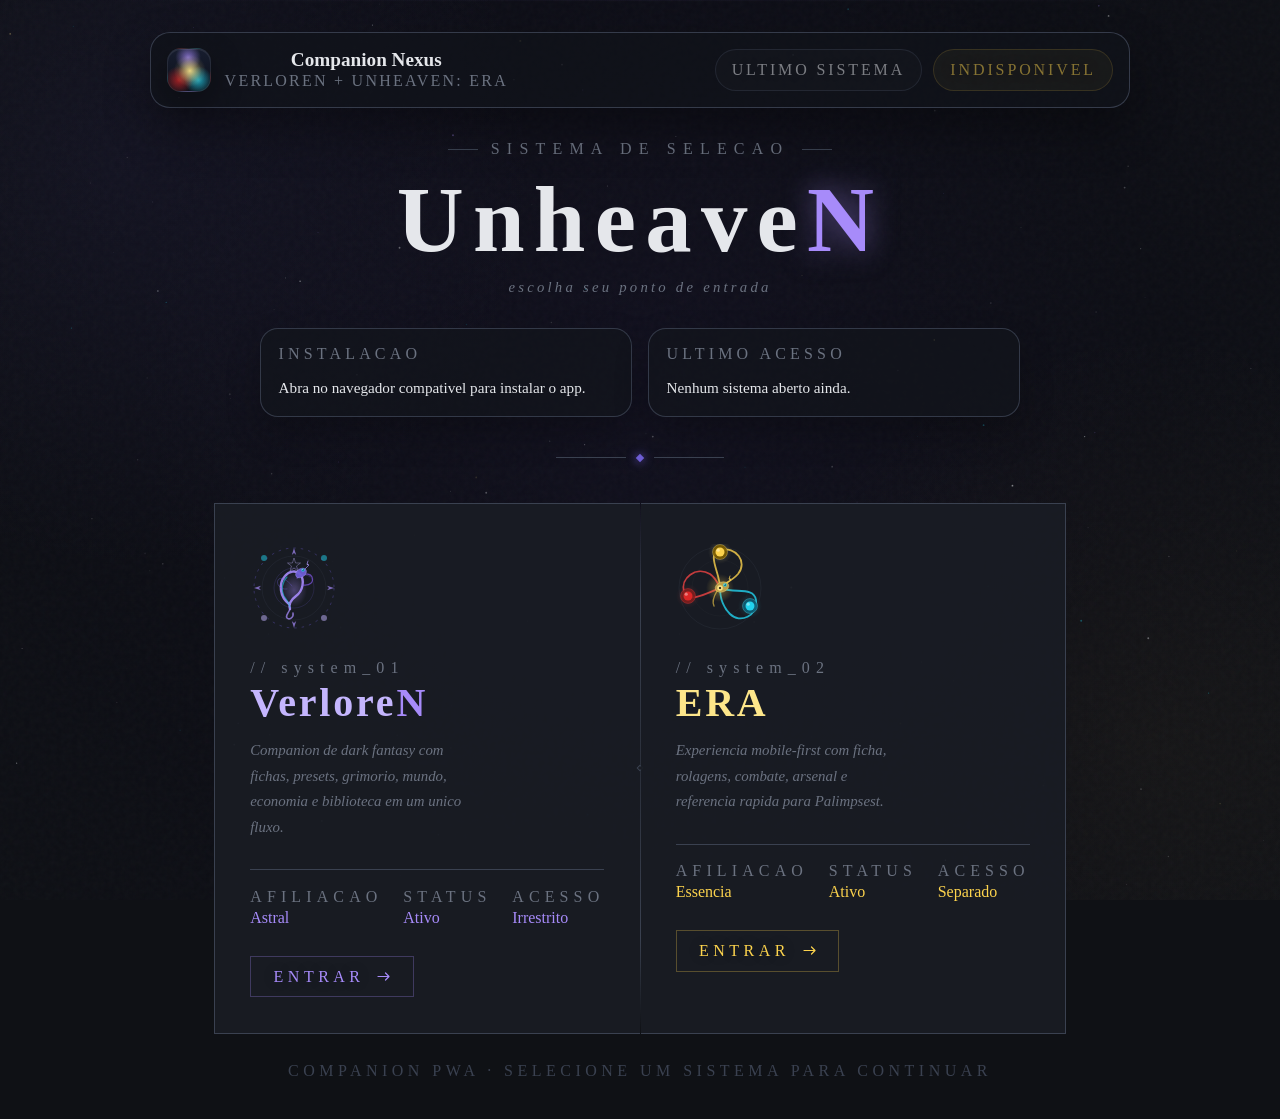
==== commit be60625e: "Add files via upload" ====
--- a/index.html
+++ b/index.html
@@ -6,7 +6,14 @@
   <script>
     (function () {
       var params = new URLSearchParams(window.location.search);
-      if (params.get('app') === 'verloren' || window.location.hash === '#new') return;
+      if (
+        params.get('app') === 'verloren' ||
+        window.location.hash === '#new' ||
+        sessionStorage.getItem('verloren_active') === '1'
+      ) {
+        sessionStorage.setItem('verloren_active', '1');
+        return;
+      }
       window.location.replace('launcher.html');
     })();
   </script>
@@ -73,32 +80,7 @@
 </head>
 <body>
 
-<!-- ===================== SPLASH SCREEN ===================== -->
-<div id="splash-screen" style="
-  position: fixed;
-  inset: 0;
-  z-index: 99999;
-  background: #0a0d14;
-  display: flex;
-  align-items: center;
-  justify-content: center;
-  transition: opacity 0.8s ease, visibility 0.8s ease;
-">
-  <img
-    id="splash-img"
-    src=""
-    alt="Unheaven – Verloren"
-    style="
-      max-width: 100%;
-      max-height: 100%;
-      width: 100%;
-      height: 100%;
-      object-fit: cover;
-      object-position: center;
-    "
-  />
-</div>
-
+<!-- splash gerenciado inteiramente por js/splash.js -->
 <script src="js/splash.js"></script>
 
 <div id="app">
@@ -119,7 +101,7 @@
     </nav>
 
     <div class="topbar-actions">
-      <button class="btn-icon" onclick="window.location.href='launcher.html'" title="Hub de sistemas">SYS</button>
+      <button class="btn-icon" onclick="sessionStorage.removeItem('verloren_active'); window.location.href='launcher.html'" title="Hub de sistemas">SYS</button>
       <button class="btn-icon" onclick="openImportModal()" title="Importar JSON">IN</button>
       <button class="btn-icon" onclick="exportBackup()" title="Exportar backup">OUT</button>
       <button class="btn-icon overflow-menu-btn" id="overflowMenuBtn" onclick="openSettingsSidebar()" title="Configuracoes" aria-label="Abrir configuracoes" aria-haspopup="true">SET</button>
@@ -2767,11 +2749,16 @@
 <script defer src="core/companion-core.js"></script>
 <script defer src="utils/common.js"></script>
 <script defer src="systems/dice.js"></script>
-<script defer src="systems/actions.js"></script>
-<script defer src="systems/turns.js"></script>
+<script defer src="systems/turn-economy.js"></script>
 <script defer src="systems/combat.js"></script>
 <script defer src="systems/verloren.js"></script>
 <script defer src="ui/verloren-system-workbench.js"></script>
+<script defer src="js/verloren/00-data-theme-portrait.js"></script>
+<script defer src="js/verloren/10-navigation-editor-core.js"></script>
+<script defer src="js/verloren/20-races-presets-import.js"></script>
+<script defer src="js/verloren/30-export-economy-engine-radar.js"></script>
+<script defer src="js/verloren/40-world-system-grimorio.js"></script>
+<script defer src="js/verloren/50-ficha-views-bootstrap.js"></script>
 <script defer src="js/app.js"></script>
 <script defer src="js/pwa.js"></script>
 </body>
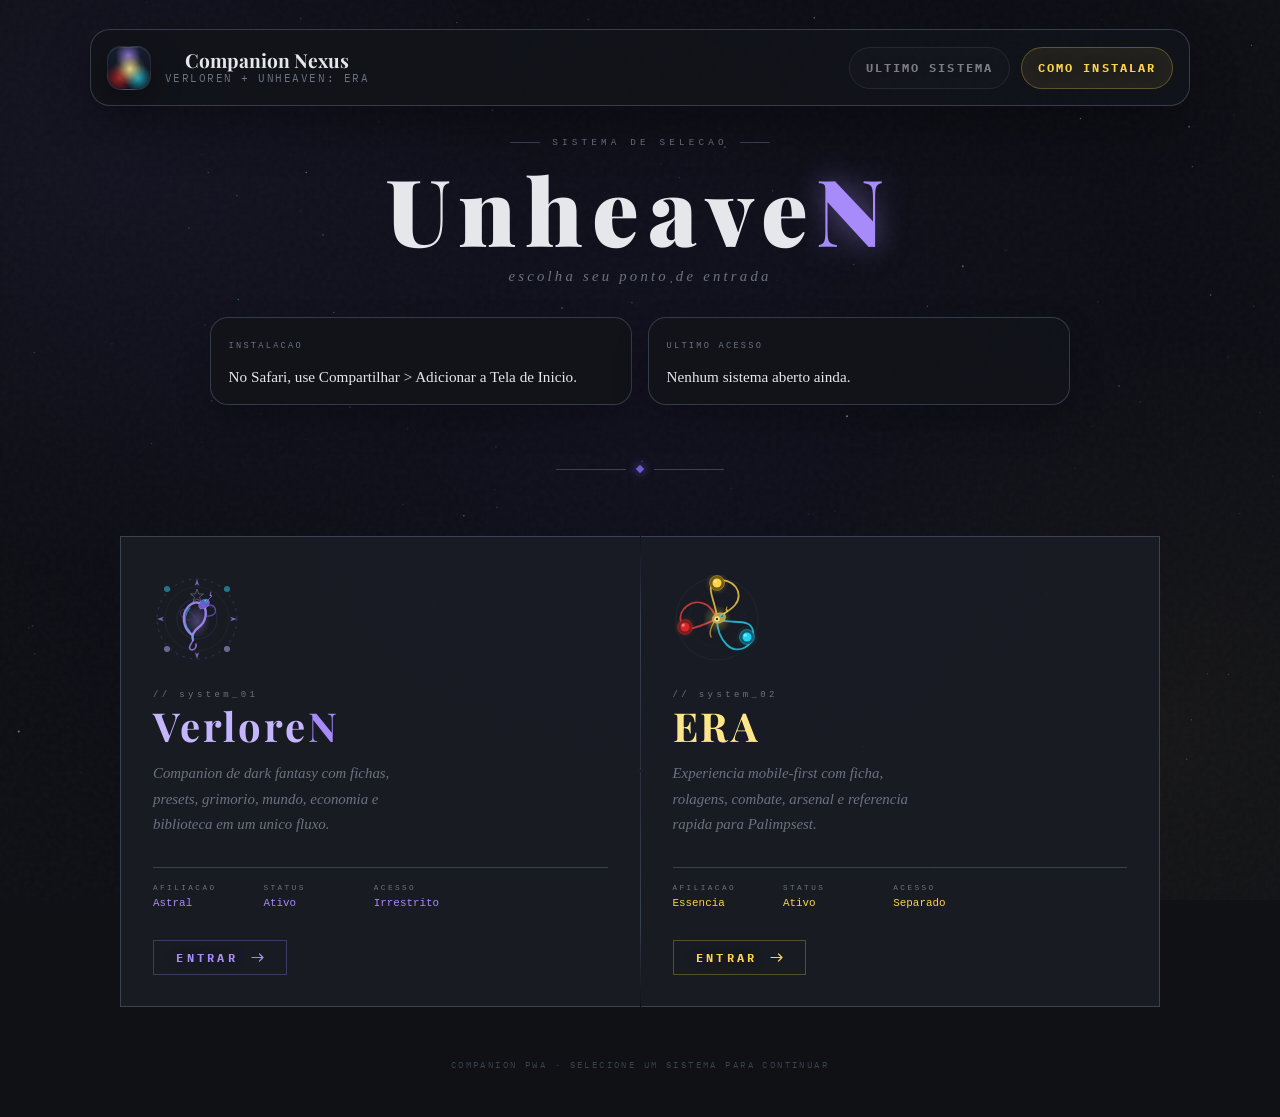
==== commit 8a446f0f: "Add files via upload" ====
--- a/index.html
+++ b/index.html
@@ -3,11 +3,13 @@
 <head>
   <meta charset="UTF-8" />
   <meta name="viewport" content="width=device-width, initial-scale=1.0, maximum-scale=1.0, user-scalable=no" />
+  <script src="js/browser-compat.js"></script>
   <script>
     (function () {
-      var params = new URLSearchParams(window.location.search);
+      var match = (window.location.search || '').match(/(?:\?|&)app=([^&]+)/);
+      var appParam = match ? decodeURIComponent(match[1].replace(/\+/g, ' ')) : '';
       if (
-        params.get('app') === 'verloren' ||
+        appParam === 'verloren' ||
         window.location.hash === '#new' ||
         sessionStorage.getItem('verloren_active') === '1'
       ) {
--- a/css/typography.css
+++ b/css/typography.css
@@ -0,0 +1,46 @@
+:root {
+  --font-text: "Merriweather", "Lora", Georgia, serif;
+  --font-title: "Playfair Display", "Noto Serif Display", Georgia, serif;
+  --font-mono: "IBM Plex Mono", "Inconsolata", "Courier Prime", monospace;
+}
+
+html,
+body,
+button,
+input,
+select,
+textarea {
+  font-family: var(--font-text);
+}
+
+h1,
+h2,
+h3,
+h4,
+h5,
+h6,
+.section-title,
+.sistema-section-title,
+.brand-name,
+.launcher-brand-copy strong,
+.hero-copy h1,
+.system-card h2 {
+  font-family: var(--font-title);
+}
+
+code,
+pre,
+kbd,
+samp,
+.mono,
+.btn-icon,
+.hero-kicker,
+.system-pill,
+.system-version,
+.launcher-action,
+.era-topbar-kicker,
+.era-topbar-btn,
+.vw-kicker,
+.vw-action-code {
+  font-family: var(--font-mono);
+}
--- a/css/themes.css
+++ b/css/themes.css
@@ -0,0 +1,114 @@
+ /* ============================================================
+       TOKENS E VARIÁVEIS CSS — TEMAS CLARO E ESCURO
+    ============================================================ */
+    :root {
+      /* Paleta pastel mágica — Modo Claro */
+      --lavanda:        #c9b8e8;
+      --lavanda-light:  #e8dff8;
+      --lavanda-dark:   #a090cc;
+      --celeste:        #b3d4f0;
+      --celeste-light:  #daeeff;
+      --celeste-dark:   #7ab4e0;
+      --menta:          #b8e4d4;
+      --menta-light:    #d8f4ec;
+      --menta-dark:     #7fc4a8;
+      --rose:           #f0c8d8;
+      --rose-light:     #fce8f0;
+      --rose-dark:      #d898b8;
+      --amber:          #f0deb0;
+
+      /* Backgrounds */
+      --bg-primary:     #f8f4ff;
+      --bg-secondary:   #f2ecfc;
+      --bg-card:        #ffffff;
+      --bg-card-hover:  #faf8ff;
+      --bg-input:       #f8f5ff;
+      --bg-sidebar:     #ede8f8;
+
+      /* Texto */
+      --text-primary:   #3d3452;
+      --text-secondary: #7a6e8e;
+      --text-muted:     #a89ec2;
+      --text-accent:    #8060b8;
+
+      /* Bordas */
+      --border:         #ddd4f0;
+      --border-light:   #eee8fa;
+      --border-accent:  #b8a0e0;
+
+      /* Estados de atributo */
+      --attr-pos:       #5fa87a;
+      --attr-pos-bg:    #d8f4e8;
+      --attr-neg:       #c05060;
+      --attr-neg-bg:    #fce8ec;
+      --attr-zero:      var(--text-secondary);
+      --attr-zero-bg:   var(--bg-secondary);
+      --attr-warn:      #c07840;
+      --attr-warn-bg:   #fce8d4;
+
+      /* Sombras */
+      --shadow-sm:      0 2px 8px rgba(150,120,220,0.08);
+      --shadow-md:      0 4px 20px rgba(150,120,220,0.12);
+      --shadow-lg:      0 8px 40px rgba(150,120,220,0.18);
+      --shadow-glow:    0 0 20px rgba(180,140,240,0.25);
+
+      /* Raio e espaçamento */
+      --radius-sm:      8px;
+      --radius-md:      14px;
+      --radius-lg:      20px;
+      --radius-xl:      28px;
+
+      /* Transições */
+      --transition:     0.25s cubic-bezier(0.4, 0, 0.2, 1);
+
+      /* Ornamentos */
+      --ornament-color: rgba(160,120,220,0.3);
+    }
+
+    [data-theme="dark"] {
+      /* Backgrounds escuros — paleta profunda e mágica */
+      --bg-primary:     #1a1628;
+      --bg-secondary:   #221c38;
+      --bg-card:        #2a2244;
+      --bg-card-hover:  #302856;
+      --bg-input:       #221c3a;
+      --bg-sidebar:     #1e1830;
+
+      /* Texto no escuro */
+      --text-primary:   #e8e0f8;
+      --text-secondary: #b0a0d0;
+      --text-muted:     #706090;
+      --text-accent:    #c8a8f8;
+
+      /* Bordas escuras */
+      --border:         #3a3060;
+      --border-light:   #2e2852;
+      --border-accent:  #7850c8;
+
+      /* Cores de estado (levemente ajustadas) */
+      --attr-pos:       #60c88a;
+      --attr-pos-bg:    #183028;
+      --attr-neg:       #e07088;
+      --attr-neg-bg:    #300818;
+      --attr-zero:      var(--text-secondary);
+      --attr-zero-bg:   var(--bg-secondary);
+      --attr-warn:      #e09858;
+      --attr-warn-bg:   #302010;
+
+      /* Lavanda e demais pastéis — versão dark */
+      --lavanda:        #8870c8;
+      --lavanda-light:  #6050a0;
+      --lavanda-dark:   #c0a8f0;
+      --celeste:        #5888c0;
+      --celeste-light:  #4070a8;
+      --rose:           #c07098;
+      --menta:          #50a880;
+
+      /* Sombras escuras */
+      --shadow-sm:      0 2px 8px rgba(0,0,0,0.3);
+      --shadow-md:      0 4px 20px rgba(0,0,0,0.4);
+      --shadow-lg:      0 8px 40px rgba(0,0,0,0.5);
+      --shadow-glow:    0 0 30px rgba(140,100,240,0.35);
+
+      --ornament-color: rgba(160,120,240,0.2);
+    }
--- a/css/tabs.css
+++ b/css/tabs.css
@@ -0,0 +1,31 @@
+/* ============================================================
+       NAVEGAÇÃO (tabs)
+    ============================================================ */
+    .nav-tabs {
+      display: flex;
+      gap: 2px;
+      background: var(--bg-secondary);
+      border-radius: var(--radius-md);
+      padding: 3px;
+    }
+
+    .nav-tab {
+      padding: 6px 14px;
+      border-radius: calc(var(--radius-sm) + 2px);
+      border: none;
+      background: transparent;
+      color: var(--text-secondary);
+      font-family: var(--font-text);
+      font-size: 0.83rem;
+      font-weight: 700;
+      cursor: pointer;
+      transition: all var(--transition);
+      white-space: nowrap;
+      letter-spacing: 0.01em;
+    }
+    .nav-tab:hover { color: var(--text-accent); background: var(--bg-card); }
+    .nav-tab.active {
+      background: var(--bg-card);
+      color: var(--text-accent);
+      box-shadow: 0 1px 4px rgba(0,0,0,0.12);
+    }
--- a/css/views.css
+++ b/css/views.css
@@ -0,0 +1,10 @@
+/* ============================================================
+       PÁGINAS (views)
+    ============================================================ */
+    .page { display: none; animation: fadeIn 0.3s ease; }
+    .page.active { display: block; }
+
+    @keyframes fadeIn {
+      from { opacity: 0; transform: translateY(8px); }
+      to   { opacity: 1; transform: translateY(0); }
+    }
--- a/css/sidebar_editor.css
+++ b/css/sidebar_editor.css
@@ -0,0 +1,45 @@
+/* ============================================================
+       SIDEBAR DO EDITOR (direita)
+    ============================================================ */
+    .editor-sidebar {
+      position: sticky;
+      top: 84px;
+    }
+
+    .sidebar-card {
+      background: var(--bg-card);
+      border: 1px solid var(--border);
+      border-radius: var(--radius-lg);
+      padding: 20px;
+      margin-bottom: 16px;
+      box-shadow: var(--shadow-sm);
+    }
+
+    .sidebar-title {
+      font-family: var(--font-title);
+      font-size: 1rem;
+      font-weight: 600;
+      color: var(--text-accent);
+      margin-bottom: 14px;
+      padding-bottom: 10px;
+      border-bottom: 1px solid var(--border);
+    }
+
+    /* Picos e Vales */
+    .pico-vale-item {
+      background: var(--bg-secondary);
+      border: 1px solid var(--border);
+      border-radius: var(--radius-sm);
+      padding: 12px;
+      margin-bottom: 10px;
+    }
+    .pico-vale-label {
+      font-size: 0.72rem;
+      font-weight: 700;
+      text-transform: uppercase;
+      letter-spacing: 0.08em;
+      color: var(--text-muted);
+      margin-bottom: 6px;
+    }
+    .pico-vale-label.pico { color: var(--attr-pos); }
+    .pico-vale-label.vale { color: var(--attr-neg); }
--- a/css/toast.css
+++ b/css/toast.css
@@ -0,0 +1,40 @@
+/* ============================================================
+       TOAST NOTIFICATION
+    ============================================================ */
+    .toast-container {
+      position: fixed;
+      bottom: 28px;
+      right: 28px;
+      z-index: 300;
+      display: flex;
+      flex-direction: column;
+      gap: 8px;
+    }
+
+    .toast {
+      background: var(--bg-card);
+      border: 1px solid var(--border);
+      border-radius: var(--radius-md);
+      padding: 12px 18px;
+      box-shadow: var(--shadow-md);
+      font-size: 0.875rem;
+      color: var(--text-primary);
+      display: flex;
+      align-items: center;
+      gap: 8px;
+      animation: toastIn 0.3s cubic-bezier(0.34,1.56,0.64,1);
+      max-width: 320px;
+    }
+    .toast.success { border-left: 3px solid var(--menta-dark); }
+    .toast.error   { border-left: 3px solid var(--attr-neg); }
+    .toast.info    { border-left: 3px solid var(--lavanda); }
+    .toast.warn    { border-left: 3px solid var(--attr-warn); }
+
+    @keyframes toastIn {
+      from { opacity: 0; transform: translateX(20px) scale(0.95); }
+      to   { opacity: 1; transform: translateX(0) scale(1); }
+    }
+    @keyframes toastOut {
+      from { opacity: 1; transform: translateX(0); }
+      to   { opacity: 0; transform: translateX(20px); }
+    }
--- a/css/toggle_theme.css
+++ b/css/toggle_theme.css
@@ -0,0 +1,28 @@
+/* ============================================================
+       TOGGLE DE TEMA
+    ============================================================ */
+    .theme-toggle {
+      width: 44px;
+      height: 24px;
+      border-radius: 12px;
+      border: 1px solid var(--border);
+      background: var(--bg-secondary);
+      cursor: pointer;
+      position: relative;
+      transition: background var(--transition);
+      flex-shrink: 0;
+    }
+    .theme-toggle.dark { background: var(--lavanda-dark); }
+    .theme-toggle::after {
+      content: '';
+      position: absolute;
+      width: 18px;
+      height: 18px;
+      border-radius: 50%;
+      background: var(--bg-card);
+      top: 2px;
+      left: 3px;
+      transition: transform var(--transition), background var(--transition);
+      box-shadow: 0 1px 4px rgba(0,0,0,0.2);
+    }
+    .theme-toggle.dark::after { transform: translateX(20px); background: #fff; }
--- a/css/tipo_toggle.css
+++ b/css/tipo_toggle.css
@@ -0,0 +1,20 @@
+ /* ============================================================
+       TIPO TOGGLE (Ficha / Preset)
+    ============================================================ */
+    .tipo-toggle {
+      display: flex;
+      gap: 8px;
+    }
+    .tipo-btn {
+      padding: 6px 14px;
+      border-radius: var(--radius-sm);
+      border: 1px solid var(--border);
+      background: var(--bg-input);
+      color: var(--text-secondary);
+      font-family: var(--font-text);
+      font-size: 0.8rem;
+      font-weight: 700;
+      cursor: pointer;
+      transition: all var(--transition);
+    }
+    .tipo-btn.active { background: var(--lavanda-light); color: var(--text-accent); border-color: var(--lavanda); }
--- a/css/subtitulo_biblioteca.css
+++ b/css/subtitulo_biblioteca.css
@@ -0,0 +1,31 @@
+/* ============================================================
+       SUBTITULO SEÇÃO BIBLIOTECA
+    ============================================================ */
+    .section-count {
+      font-size: 0.8rem;
+      font-weight: 400;
+      color: var(--text-muted);
+      font-family: var(--font-text);
+      margin-left: 8px;
+    }
+
+    /* Separador de seção de presets na biblioteca */
+    .section-separator {
+      margin: 32px 0 20px;
+      display: flex;
+      align-items: center;
+      gap: 14px;
+    }
+    .section-separator h2 {
+      font-family: var(--font-title);
+      font-size: 1.4rem;
+      font-weight: 600;
+      color: var(--text-accent);
+      white-space: nowrap;
+    }
+    .section-separator::after {
+      content: '';
+      flex: 1;
+      height: 1px;
+      background: var(--border);
+    }
--- a/css/subatributos.css
+++ b/css/subatributos.css
@@ -0,0 +1,69 @@
+/* ============================================================
+       FASE 4 — SUBATRIBUTOS CALCULADOS
+    ============================================================ */
+
+    .subatributos-grid {
+      display: grid;
+      grid-template-columns: repeat(auto-fit, minmax(120px, 1fr));
+      gap: 12px;
+    }
+
+    .subattr-card {
+      background: var(--bg-card);
+      border: 2px solid var(--border);
+      border-radius: var(--radius-md);
+      padding: 16px 12px;
+      text-align: center;
+      transition: all var(--transition);
+      position: relative;
+      overflow: hidden;
+    }
+    .subattr-card::before {
+      content: '';
+      position: absolute;
+      top: 0; left: 0; right: 0;
+      height: 3px;
+      background: linear-gradient(90deg, var(--lavanda), var(--celeste));
+      opacity: 0;
+      transition: opacity var(--transition);
+    }
+    .subattr-card:hover { border-color: var(--border-accent); transform: translateY(-2px); box-shadow: var(--shadow-sm); }
+    .subattr-card:hover::before { opacity: 1; }
+
+    .subattr-sigla {
+      font-size: 0.68rem;
+      font-weight: 700;
+      letter-spacing: 0.1em;
+      color: var(--text-muted);
+      text-transform: uppercase;
+      margin-bottom: 6px;
+    }
+
+    .subattr-valor {
+      font-family: var(--font-title);
+      font-size: 2.2rem;
+      font-weight: 700;
+      color: var(--text-accent);
+      margin: 4px 0;
+      transition: all 0.25s ease;
+      line-height: 1;
+    }
+
+    .subattr-valor.changed {
+      transform: scale(1.25);
+      color: var(--lavanda-dark);
+    }
+
+    .subattr-formula {
+      font-size: 0.62rem;
+      color: var(--text-muted);
+      font-style: italic;
+      margin-top: 6px;
+      line-height: 1.4;
+    }
+
+    .subattr-desc {
+      font-size: 0.68rem;
+      color: var(--text-secondary);
+      margin-top: 4px;
+    }
--- a/css/sistema.css
+++ b/css/sistema.css
@@ -0,0 +1,109 @@
+/* ============================================================
+       PÁGINA SISTEMA — ESTILOS
+    ============================================================ */
+    .sistema-content {
+      max-width: 900px;
+      margin: 0 auto;
+      padding: 0 28px 60px;
+    }
+
+    .sistema-section {
+      margin-bottom: 48px;
+      scroll-margin-top: 120px;
+    }
+
+    .sistema-section-title {
+      font-family: var(--font-title);
+      font-size: 1.4rem;
+      font-weight: 700;
+      color: var(--text-accent);
+      margin-bottom: 10px;
+      padding-bottom: 8px;
+      border-bottom: 2px solid var(--border);
+    }
+
+    .sistema-desc {
+      font-size: 0.875rem;
+      color: var(--text-secondary);
+      margin-bottom: 14px;
+      line-height: 1.6;
+    }
+
+    .sistema-table-wrap {
+      overflow-x: auto;
+      border-radius: var(--radius-md);
+      border: 1px solid var(--border);
+    }
+
+    .sistema-table {
+      width: 100%;
+      border-collapse: collapse;
+      font-size: 0.85rem;
+    }
+
+    .sistema-table th {
+      background: var(--bg-secondary);
+      color: var(--text-accent);
+      font-weight: 700;
+      padding: 10px 14px;
+      text-align: left;
+      border-bottom: 1px solid var(--border);
+    }
+
+    .sistema-table td {
+      padding: 9px 14px;
+      border-bottom: 1px solid var(--border-light);
+      color: var(--text-primary);
+      vertical-align: top;
+    }
+
+    .sistema-table tr:last-child td { border-bottom: none; }
+    .sistema-table tr:hover td { background: var(--bg-card-hover); }
+
+    .sistema-table tr.marco-row td {
+      background: rgba(200,168,248,0.08);
+      font-weight: 600;
+    }
+
+    .sistema-card {
+      background: var(--bg-card);
+      border: 1px solid var(--border);
+      border-radius: var(--radius-md);
+      padding: 16px;
+    }
+
+    .sistema-list {
+      list-style: none;
+      padding: 0;
+      margin: 0;
+    }
+
+    .sistema-list li {
+      font-size: 0.85rem;
+      color: var(--text-secondary);
+      padding: 4px 0 4px 14px;
+      position: relative;
+    }
+
+    .sistema-list li::before {
+      content: '·';
+      position: absolute;
+      left: 0;
+      color: var(--lavanda-dark);
+      font-weight: 700;
+    }
+
+    .condicao-grupo {
+      margin-bottom: 20px;
+    }
+
+    .condicao-titulo {
+      font-size: 0.95rem;
+      font-weight: 700;
+      color: var(--text-primary);
+      margin-bottom: 8px;
+      padding: 6px 10px;
+      background: var(--bg-secondary);
+      border-radius: var(--radius-sm);
+      border-left: 3px solid var(--lavanda);
+    }
--- a/css/subsec_mundo.css
+++ b/css/subsec_mundo.css
@@ -0,0 +1,276 @@
+/* ============================================================
+       MUNDO — HABILIDADES (nova subseção)
+    ============================================================ */
+    .mundo-hab-grid {
+      display: grid;
+      grid-template-columns: repeat(auto-fill, minmax(320px, 1fr));
+      gap: 16px;
+    }
+
+    .mundo-hab-card {
+      background: var(--bg-card);
+      border: 1px solid var(--border);
+      border-radius: var(--radius-lg);
+      overflow: hidden;
+      box-shadow: var(--shadow-sm);
+      transition: all var(--transition);
+    }
+    .mundo-hab-card:hover {
+      transform: translateY(-2px);
+      box-shadow: var(--shadow-md);
+      border-color: var(--border-accent);
+    }
+
+    .mundo-hab-header {
+      padding: 14px 18px 10px;
+      border-bottom: 1px solid var(--border-light);
+      display: flex;
+      align-items: flex-start;
+      gap: 12px;
+    }
+
+    .mundo-hab-icon {
+      width: 36px;
+      height: 36px;
+      border-radius: var(--radius-sm);
+      background: linear-gradient(135deg, var(--lavanda-light), var(--celeste-light));
+      display: flex;
+      align-items: center;
+      justify-content: center;
+      font-size: 1.1rem;
+      flex-shrink: 0;
+    }
+
+    .mundo-hab-info { flex: 1; }
+
+    .mundo-hab-nome {
+      font-family: var(--font-title);
+      font-size: 1.1rem;
+      font-weight: 700;
+      color: var(--text-primary);
+      margin-bottom: 3px;
+    }
+
+    .mundo-hab-meta {
+      display: flex;
+      gap: 5px;
+      flex-wrap: wrap;
+    }
+
+    .mundo-hab-body {
+      padding: 12px 18px 14px;
+    }
+
+    .mundo-hab-desc {
+      font-size: 0.82rem;
+      color: var(--text-secondary);
+      line-height: 1.6;
+      margin-bottom: 10px;
+    }
+
+    .mundo-hab-efeitos {
+      border-top: 1px solid var(--border-light);
+      padding-top: 8px;
+      margin-top: 8px;
+    }
+
+    .mundo-hab-efeitos-title {
+      font-size: 0.65rem;
+      font-weight: 700;
+      text-transform: uppercase;
+      letter-spacing: 0.08em;
+      color: var(--text-muted);
+      margin-bottom: 6px;
+    }
+
+    .mundo-hab-efeito-row {
+      display: flex;
+      align-items: center;
+      gap: 6px;
+      font-size: 0.78rem;
+      color: var(--text-secondary);
+      padding: 2px 0;
+    }
+    .mundo-hab-efeito-row::before {
+      content: '✦';
+      color: var(--lavanda);
+      font-size: 0.55rem;
+      flex-shrink: 0;
+    }
+
+    .hab-race-badge {
+      font-size: 0.62rem;
+      font-weight: 700;
+      padding: 2px 7px;
+      border-radius: 10px;
+      background: var(--lavanda-light);
+      color: var(--lavanda-dark);
+      border: 1px solid var(--lavanda);
+    }
+
+    /* ── LORE ── */
+    .lore-whisper {
+      display: flex; align-items: center; gap: 10px;
+      background: linear-gradient(90deg, var(--lavanda-light, #f0ecff) 0%, transparent 100%);
+      border-left: 3px solid var(--lavanda, #9b87c9);
+      border-radius: 6px; padding: 10px 16px; margin: 20px 0;
+      color: var(--text-secondary); font-size: 0.88rem;
+    }
+    .lore-whisper-icon { color: var(--lavanda, #9b87c9); font-size: 1rem; }
+
+    .lore-chapter { margin-bottom: 14px; border: 1px solid var(--border); border-radius: 10px; overflow: hidden; }
+    .lore-chapter-btn {
+      width: 100%; display: flex; align-items: center; gap: 12px;
+      padding: 14px 18px; background: var(--bg-card); border: none; cursor: pointer;
+      text-align: left; transition: background 0.2s;
+    }
+    .lore-chapter-btn:hover { background: var(--lavanda-light, #f0ecff); }
+    .lore-chapter-num {
+      width: 28px; height: 28px; border-radius: 50%; background: var(--lavanda, #9b87c9);
+      color: #fff; font-size: 0.78rem; font-weight: 700; display: flex;
+      align-items: center; justify-content: center; flex-shrink: 0;
+    }
+    .lore-chapter-title { flex: 1; font-weight: 600; color: var(--text-primary); font-size: 0.97rem; }
+    .lore-chapter-arrow { color: var(--lavanda, #9b87c9); font-size: 0.9rem; transition: transform 0.25s; }
+    .lore-chapter-arrow.open { transform: rotate(90deg); }
+
+    .lore-chapter-body {
+      display: none; padding: 18px 20px 20px; background: var(--bg-secondary);
+      border-top: 1px solid var(--border);
+    }
+    .lore-chapter-body p { margin-bottom: 12px; line-height: 1.65; color: var(--text-secondary); font-size: 0.9rem; }
+    .lore-chapter-body.open { display: block; animation: fadeIn 0.25s ease; }
+
+    .lore-term { color: var(--lavanda, #9b87c9); font-weight: 600; }
+    .lore-divider { text-align: center; color: var(--text-muted); margin: 14px 0; letter-spacing: 6px; }
+
+    .lore-list { padding-left: 20px; margin: 10px 0 14px; }
+    .lore-list li { color: var(--text-secondary); font-size: 0.88rem; line-height: 1.6; margin-bottom: 5px; }
+
+    .lore-callout {
+      background: var(--lavanda-light, #f0ecff); border-radius: 8px;
+      padding: 14px 16px; margin-top: 14px; border-left: 4px solid var(--lavanda, #9b87c9);
+    }
+    .lore-callout strong { display: block; margin-bottom: 6px; color: var(--text-accent); }
+    .lore-callout p { margin: 0; font-size: 0.88rem; color: var(--text-secondary); }
+
+    .lore-tier { border: 1px solid var(--border); border-radius: 8px; padding: 14px 16px; margin-bottom: 12px; }
+    .lore-tier-beyond { border-color: #c084fc55; background: #f5f0ff22; }
+    .lore-tier-transcendental { border-color: #f59e0b55; background: #fffbeb22; }
+    .lore-tier-celestial { border-color: #38bdf855; background: #f0f9ff22; }
+
+    .lore-tier-header { display: flex; align-items: center; gap: 10px; margin-bottom: 10px; }
+    .lore-tier-badge {
+      width: 26px; height: 26px; border-radius: 50%; display: flex; align-items: center;
+      justify-content: center; font-size: 0.85rem; font-weight: 700; flex-shrink: 0;
+    }
+    .lore-tier-beyond .lore-tier-badge   { background: #c084fc33; color: #9333ea; }
+    .lore-tier-transcendental .lore-tier-badge { background: #f59e0b33; color: #b45309; }
+    .lore-tier-celestial .lore-tier-badge { background: #38bdf833; color: #0369a1; }
+
+    .lore-sub-entry {
+      background: var(--bg-card); border-radius: 6px; padding: 10px 14px; margin: 8px 0;
+      border-left: 3px solid var(--border);
+    }
+    .lore-sub-label {
+      display: inline-block; font-weight: 700; font-size: 0.85rem;
+      color: var(--text-accent); margin-bottom: 4px;
+    }
+    .lore-sub-entry p { margin: 0; font-size: 0.85rem; color: var(--text-secondary); line-height: 1.55; }
+
+    .equipamentos-mundo-grid {
+      display: grid;
+      grid-template-columns: repeat(auto-fill, minmax(280px, 1fr));
+      gap: 14px;
+    }
+
+    .equip-mundo-card {
+      background: var(--bg-card);
+      border: 1px solid var(--border);
+      border-radius: var(--radius-md);
+      padding: 16px;
+      transition: all var(--transition);
+      position: relative;
+      overflow: hidden;
+    }
+    .equip-mundo-card::before {
+      content: '';
+      position: absolute;
+      left: 0; top: 0; bottom: 0;
+      width: 3px;
+    }
+    .equip-mundo-card.arma::before { background: var(--rose-dark); }
+    .equip-mundo-card.armadura::before { background: var(--celeste-dark); }
+    .equip-mundo-card.escudo::before { background: var(--menta-dark); }
+    .equip-mundo-card:hover { border-color: var(--border-accent); box-shadow: var(--shadow-sm); }
+
+    .equip-mundo-nome {
+      font-family: var(--font-title);
+      font-size: 1.1rem;
+      font-weight: 700;
+      color: var(--text-primary);
+      margin-bottom: 6px;
+    }
+
+    .equip-mundo-stats {
+      display: flex;
+      flex-wrap: wrap;
+      gap: 6px;
+      margin: 8px 0;
+    }
+
+    .equip-stat-pill {
+      font-size: 0.7rem;
+      font-weight: 700;
+      padding: 2px 8px;
+      border-radius: 12px;
+      background: var(--bg-secondary);
+      color: var(--text-secondary);
+      border: 1px solid var(--border);
+    }
+
+    .equip-stat-pill.atk { background: var(--rose-light); color: var(--rose-dark); border-color: var(--rose); }
+    .equip-stat-pill.def { background: var(--celeste-light); color: var(--celeste-dark); border-color: var(--celeste); }
+    .equip-stat-pill.mag { background: var(--lavanda-light); color: var(--lavanda-dark); border-color: var(--lavanda); }
+    .equip-stat-pill.pen { background: var(--attr-neg-bg); color: var(--attr-neg); border-color: var(--attr-neg); }
+    .equip-stat-pill.preco { background: var(--amber); color: #987040; border-color: #e0b860; }
+
+    .drops-mundo-grid {
+      display: grid;
+      grid-template-columns: repeat(auto-fill, minmax(280px, 1fr));
+      gap: 14px;
+    }
+
+    .drop-mundo-card {
+      background: var(--bg-card);
+      border: 1px solid var(--border);
+      border-radius: var(--radius-md);
+      overflow: hidden;
+      transition: all var(--transition);
+    }
+    .drop-mundo-card:hover { border-color: var(--border-accent); box-shadow: var(--shadow-sm); }
+
+    .drop-rarity-bar { height: 3px; }
+
+    .drop-mundo-body { padding: 14px 16px; }
+
+    .drop-mundo-nome {
+      font-family: var(--font-title);
+      font-size: 1.05rem;
+      font-weight: 700;
+      color: var(--text-primary);
+      margin-bottom: 6px;
+    }
+
+    .drop-mundo-desc {
+      font-size: 0.8rem;
+      color: var(--text-secondary);
+      line-height: 1.5;
+      margin-bottom: 8px;
+    }
+
+    .drop-mundo-fonte {
+      font-size: 0.72rem;
+      color: var(--text-muted);
+      font-style: italic;
+    }
--- a/css/subtabs_sistema.css
+++ b/css/subtabs_sistema.css
@@ -0,0 +1,166 @@
+/* ============================================================
+       SISTEMA — SUBTABS
+    ============================================================ */
+    /* ============================================================
+       SISTEMA — NAVEGAÇÃO AGRUPADA
+    ============================================================ */
+    .sistema-nav {
+      display: flex;
+      gap: 6px;
+      flex-wrap: wrap;
+      align-items: flex-start;
+      padding: 0 0 18px;
+      position: sticky;
+      top: 64px;
+      background: var(--bg-primary);
+      z-index: 90; /* FIX: era 10 — elevado abaixo da topbar (100) mas acima de qualquer conteúdo */
+      border-bottom: 1px solid var(--border);
+      margin-bottom: 24px;
+    }
+
+    /* Cada grupo */
+    .sgrp {
+      position: relative;
+    }
+
+    /* Botão de grupo (cabeçalho) */
+    .sgrp-btn {
+      display: inline-flex;
+      align-items: center;
+      gap: 5px;
+      padding: 7px 13px;
+      border-radius: var(--radius-sm);
+      border: 1px solid var(--border);
+      background: var(--bg-input);
+      color: var(--text-secondary);
+      font-family: var(--font-text);
+      font-size: 0.82rem;
+      font-weight: 800;
+      cursor: pointer;
+      transition: all var(--transition);
+      letter-spacing: 0.02em;
+      user-select: none;
+      -webkit-tap-highlight-color: transparent;
+      white-space: nowrap;
+    }
+    .sgrp-btn:hover {
+      border-color: var(--lavanda);
+      background: var(--lavanda-light);
+      color: var(--text-accent);
+    }
+    .sgrp-icon { font-size: 0.95rem; }
+    .sgrp-arrow {
+      font-size: 0.65rem;
+      opacity: 0.6;
+      transition: transform 0.2s;
+      margin-left: 2px;
+    }
+    .sgrp-btn.open .sgrp-arrow { transform: rotate(180deg); }
+
+    /* Painel de itens do grupo */
+    .sgrp-items {
+      display: none;
+      position: absolute;
+      top: calc(100% + 5px);
+      left: 0;
+      min-width: 180px;
+      background: var(--bg-card);
+      border: 1px solid var(--border);
+      border-radius: var(--radius-md);
+      box-shadow: 0 8px 24px rgba(0,0,0,0.12);
+      padding: 6px;
+      z-index: 50;
+      flex-direction: column;
+      gap: 2px;
+      animation: fadeIn 0.15s ease;
+    }
+    .sgrp-items.open { display: flex; }
+
+    /* Subtabs dentro do painel */
+    .sistema-subtab {
+      padding: 7px 12px;
+      border-radius: var(--radius-sm);
+      border: none;
+      background: transparent;
+      color: var(--text-secondary);
+      font-family: var(--font-text);
+      font-size: 0.82rem;
+      font-weight: 700;
+      cursor: pointer;
+      transition: all var(--transition);
+      text-align: left;
+      display: flex;
+      align-items: center;
+      gap: 6px;
+      white-space: nowrap;
+      -webkit-tap-highlight-color: transparent;
+    }
+    .sistema-subtab:hover {
+      background: var(--lavanda-light);
+      color: var(--text-accent);
+    }
+    .sistema-subtab.active {
+      background: var(--lavanda-light);
+      color: var(--text-accent);
+      font-weight: 800;
+    }
+
+    /* Indicador de qual grupo tem tab ativa — destaque no sgrp-btn */
+    .sgrp-btn.has-active {
+      background: var(--lavanda-light);
+      color: var(--text-accent);
+      border-color: var(--lavanda-dark);
+    }
+
+    .sistema-subsec { display: none; }
+    .sistema-subsec.active { display: block; animation: fadeIn 0.3s ease; }
+
+    /* Mobile: nav horizontal com scroll */
+    @media (max-width: 640px) {
+      .sistema-nav {
+        padding: 0 0 12px;
+        top: 64px; /* FIX: era 52px — deve corresponder à altura real da topbar */
+        gap: 4px;
+        /* FIX: overflow-x: auto clipava o dropdown absoluto.
+           Solução: envolvemos em overflow visível e controlamos o scroll
+           via wrapper interno criado abaixo com a classe .sistema-nav-scroll */
+        overflow: visible;
+        flex-wrap: nowrap;
+      }
+
+      /* FIX: wrapper interno que recebe o scroll horizontal sem clicar o dropdown */
+      .sistema-nav-scroll {
+        display: flex;
+        gap: 4px;
+        overflow-x: auto;
+        flex-wrap: nowrap;
+        -webkit-overflow-scrolling: touch;
+        scrollbar-width: none;
+        padding-bottom: 12px;
+      }
+      .sistema-nav-scroll::-webkit-scrollbar { display: none; }
+
+      /* Fallback: se não houver wrapper, aplica scroll direto mas aceita o clipping */
+      .sistema-nav:not(:has(.sistema-nav-scroll)) {
+        overflow-x: auto;
+        -webkit-overflow-scrolling: touch;
+        scrollbar-width: none;
+      }
+      .sistema-nav:not(:has(.sistema-nav-scroll))::-webkit-scrollbar { display: none; }
+
+      .sgrp-btn { padding: 6px 10px; font-size: 0.76rem; }
+
+      /* FIX: dropdown no mobile via position: fixed para escapar do overflow */
+      .sgrp-items {
+        position: fixed;
+        top: calc(64px + 52px); /* topbar + altura aproximada da nav no mobile */
+        left: 16px;
+        right: 16px;
+        min-width: 0;
+        max-width: calc(100vw - 32px);
+      }
+      .sgrp:last-child .sgrp-items {
+        left: 16px;
+        right: 16px;
+      }
+    }
--- a/css/theme_data.css
+++ b/css/theme_data.css
@@ -0,0 +1,422 @@
+/* ============================================================
+   THEME SYSTEM — data-theme + data-mode (two-layer architecture)
+   Usage: <html data-theme="cherry-blossom" data-mode="dark">
+   Default theme: no overrides — uses app's native colors.
+============================================================ */
+
+/* ── Cherry Blossom ─────────────────────────────────────── */
+[data-theme="cherry-blossom"][data-mode="light"],
+[data-theme="cherry-blossom"]:not([data-mode="dark"]) {
+  --bg-primary:     #FFF7FA;
+  --bg-secondary:   #F5E6EC;
+  --bg-card:        #FFFFFF;
+  --bg-card-hover:  #FDF0F5;
+  --bg-input:       #FFF7FA;
+  --bg-sidebar:     #FBEAF0;
+  --text-primary:   #3A2A30;
+  --text-secondary: #6B4C57;
+  --text-muted:     #C08898;
+  --text-accent:    #D45878;
+  --border:         #E6C3CF;
+  --border-light:   #F4DDE5;
+  --border-accent:  #E090A8;
+  --lavanda:        #F2A1B3;
+  --lavanda-light:  #F8C6D3;
+  --lavanda-dark:   #D06888;
+  --celeste:        #F8C6D3;
+  --shadow-sm:      0 2px 8px rgba(242,161,179,0.18);
+  --shadow-md:      0 4px 20px rgba(242,161,179,0.25);
+  --shadow-glow:    0 0 20px rgba(242,161,179,0.35);
+  --attr-pos:       #5fa87a; --attr-pos-bg: #d8f4e8;
+  --attr-neg:       #c05060; --attr-neg-bg: #fce8ec;
+}
+[data-theme="cherry-blossom"][data-mode="dark"] {
+  --bg-primary:     #1A1216;
+  --bg-secondary:   #241A1F;
+  --bg-card:        #2F2228;
+  --bg-card-hover:  #382831;
+  --bg-input:       #241A1F;
+  --bg-sidebar:     #1A1216;
+  --text-primary:   #F5DCE3;
+  --text-secondary: #D6A9B7;
+  --text-muted:     #906070;
+  --text-accent:    #F2A1B3;
+  --border:         #4A2E38;
+  --border-light:   #3A2230;
+  --border-accent:  #9A5068;
+  --lavanda:        #C97A8C;
+  --lavanda-light:  #A05068;
+  --lavanda-dark:   #F2A1B3;
+  --celeste:        #A05068;
+  --shadow-sm:      0 2px 8px rgba(0,0,0,0.3);
+  --shadow-md:      0 4px 20px rgba(0,0,0,0.45);
+  --shadow-glow:    0 0 20px rgba(242,161,179,0.35);
+  --ornament-color: rgba(242,161,179,0.15);
+  --attr-pos:       #60c88a; --attr-pos-bg: #183028;
+  --attr-neg:       #e07088; --attr-neg-bg: #300818;
+}
+
+/* ── Dragon Jade ─────────────────────────────────────────── */
+[data-theme="dragon-jade"][data-mode="light"],
+[data-theme="dragon-jade"]:not([data-mode="dark"]) {
+  --bg-primary:     #F1F8F5;
+  --bg-secondary:   #E2EFE9;
+  --bg-card:        #FFFFFF;
+  --bg-card-hover:  #EEF8F3;
+  --bg-input:       #F1F8F5;
+  --bg-sidebar:     #D8EEE6;
+  --text-primary:   #1E3B33;
+  --text-secondary: #3F6F62;
+  --text-muted:     #78A888;
+  --text-accent:    #1FA77A;
+  --border:         #B7DDD0;
+  --border-light:   #D2EEE5;
+  --border-accent:  #70C8A0;
+  --lavanda:        #7ED1B2;
+  --lavanda-light:  #B7DDD0;
+  --lavanda-dark:   #1FA77A;
+  --celeste:        #B7DDD0;
+  --shadow-sm:      0 2px 8px rgba(31,167,122,0.15);
+  --shadow-md:      0 4px 20px rgba(31,167,122,0.22);
+  --shadow-glow:    0 0 20px rgba(31,167,122,0.28);
+  --attr-pos:       #1FA77A; --attr-pos-bg: #d8f4e8;
+  --attr-neg:       #c05060; --attr-neg-bg: #fce8ec;
+}
+[data-theme="dragon-jade"][data-mode="dark"] {
+  --bg-primary:     #0E1A16;
+  --bg-secondary:   #14241E;
+  --bg-card:        #1D332B;
+  --bg-card-hover:  #253D33;
+  --bg-input:       #14241E;
+  --bg-sidebar:     #0E1A16;
+  --text-primary:   #CFF1E5;
+  --text-secondary: #8FC8B4;
+  --text-muted:     #508068;
+  --text-accent:    #2AD4A4;
+  --border:         #2E5B4D;
+  --border-light:   #22443A;
+  --border-accent:  #3A9070;
+  --lavanda:        #1FA77A;
+  --lavanda-light:  #166050;
+  --lavanda-dark:   #2AD4A4;
+  --celeste:        #166050;
+  --shadow-sm:      0 2px 8px rgba(0,0,0,0.3);
+  --shadow-md:      0 4px 20px rgba(0,0,0,0.45);
+  --shadow-glow:    0 0 20px rgba(42,212,164,0.35);
+  --ornament-color: rgba(42,212,164,0.12);
+  --attr-pos:       #2AD4A4; --attr-pos-bg: #0e2820;
+  --attr-neg:       #e07088; --attr-neg-bg: #300818;
+}
+
+/* ── Dry Bamboo ──────────────────────────────────────────── */
+[data-theme="dry-bamboo"][data-mode="light"],
+[data-theme="dry-bamboo"]:not([data-mode="dark"]) {
+  --bg-primary:     #F4F1EA;
+  --bg-secondary:   #E7E1D3;
+  --bg-card:        #FFFFFF;
+  --bg-card-hover:  #F0EDE4;
+  --bg-input:       #F4F1EA;
+  --bg-sidebar:     #E0D8C4;
+  --text-primary:   #2E2B25;
+  --text-secondary: #5A564A;
+  --text-muted:     #9A9078;
+  --text-accent:    #6A5830;
+  --border:         #D2CBB8;
+  --border-light:   #E4DFD0;
+  --border-accent:  #C0A870;
+  --lavanda:        #B8A060;
+  --lavanda-light:  #D8C890;
+  --lavanda-dark:   #906830;
+  --celeste:        #C8B478;
+  --shadow-sm:      0 2px 8px rgba(138,154,91,0.15);
+  --shadow-md:      0 4px 20px rgba(138,154,91,0.22);
+  --shadow-glow:    0 0 20px rgba(106,88,48,0.2);
+  --attr-pos:       #5fa87a; --attr-pos-bg: #d8f4e8;
+  --attr-neg:       #c05060; --attr-neg-bg: #fce8ec;
+}
+[data-theme="dry-bamboo"][data-mode="dark"] {
+  --bg-primary:     #181A15;
+  --bg-secondary:   #22241E;
+  --bg-card:        #2B2E26;
+  --bg-card-hover:  #33372D;
+  --bg-input:       #22241E;
+  --bg-sidebar:     #181A15;
+  --text-primary:   #E6E3D8;
+  --text-secondary: #B8B39E;
+  --text-muted:     #706A58;
+  --text-accent:    #A8BC6D;
+  --border:         #3E4436;
+  --border-light:   #30352A;
+  --border-accent:  #6A7850;
+  --lavanda:        #8A9A5B;
+  --lavanda-light:  #606A40;
+  --lavanda-dark:   #A8BC6D;
+  --celeste:        #606A40;
+  --shadow-sm:      0 2px 8px rgba(0,0,0,0.3);
+  --shadow-md:      0 4px 20px rgba(0,0,0,0.45);
+  --shadow-glow:    0 0 20px rgba(168,188,109,0.3);
+  --ornament-color: rgba(168,188,109,0.12);
+  --attr-pos:       #A8BC6D; --attr-pos-bg: #1e2414;
+  --attr-neg:       #e07088; --attr-neg-bg: #300818;
+}
+
+/* ── Neon Nebula ─────────────────────────────────────────── */
+[data-theme="neon-nebula"][data-mode="light"],
+[data-theme="neon-nebula"]:not([data-mode="dark"]) {
+  --bg-primary:     #F6F4FF;
+  --bg-secondary:   #E8E3FF;
+  --bg-card:        #FFFFFF;
+  --bg-card-hover:  #F2EEFF;
+  --bg-input:       #F6F4FF;
+  --bg-sidebar:     #E0D8FF;
+  --text-primary:   #2B1F4A;
+  --text-secondary: #56417A;
+  --text-muted:     #9880C0;
+  --text-accent:    #7830D0;
+  --border:         #D3C7FF;
+  --border-light:   #E5DEFF;
+  --border-accent:  #A080E8;
+  --lavanda:        #9B5CFF;
+  --lavanda-light:  #C3A3FF;
+  --lavanda-dark:   #7030C0;
+  --celeste:        #C3A3FF;
+  --shadow-sm:      0 2px 8px rgba(155,92,255,0.2);
+  --shadow-md:      0 4px 20px rgba(155,92,255,0.28);
+  --shadow-glow:    0 0 20px rgba(155,92,255,0.35);
+  --attr-pos:       #5fa87a; --attr-pos-bg: #d8f4e8;
+  --attr-neg:       #c05060; --attr-neg-bg: #fce8ec;
+}
+[data-theme="neon-nebula"][data-mode="dark"] {
+  --bg-primary:     #0E0820;
+  --bg-secondary:   #160E2E;
+  --bg-card:        #201544;
+  --bg-card-hover:  #281A55;
+  --bg-input:       #160E2E;
+  --bg-sidebar:     #0A0618;
+  --text-primary:   #E6DCFF;
+  --text-secondary: #B9A6F5;
+  --text-muted:     #6848A0;
+  --text-accent:    #B47CFF;
+  --border:         #3A2B6A;
+  --border-light:   #2A1E50;
+  --border-accent:  #7050C8;
+  --lavanda:        #9B5CFF;
+  --lavanda-light:  #7040C0;
+  --lavanda-dark:   #B47CFF;
+  --celeste:        #7040C0;
+  --shadow-sm:      0 2px 8px rgba(0,0,0,0.5);
+  --shadow-md:      0 4px 20px rgba(0,0,0,0.6);
+  --shadow-glow:    0 0 30px rgba(180,124,255,0.45);
+  --ornament-color: rgba(180,124,255,0.15);
+  --attr-pos:       #60c88a; --attr-pos-bg: #102818;
+  --attr-neg:       #ff6080; --attr-neg-bg: #280818;
+}
+
+/* ── Tropical Ocean ──────────────────────────────────────── */
+[data-theme="tropical-ocean"][data-mode="light"],
+[data-theme="tropical-ocean"]:not([data-mode="dark"]) {
+  --bg-primary:     #F2FBFC;
+  --bg-secondary:   #DFF3F6;
+  --bg-card:        #FFFFFF;
+  --bg-card-hover:  #EDF8FA;
+  --bg-input:       #F2FBFC;
+  --bg-sidebar:     #D4EFF3;
+  --text-primary:   #123A3F;
+  --text-secondary: #2F6E75;
+  --text-muted:     #68A8B0;
+  --text-accent:    #008898;
+  --border:         #B8E5EA;
+  --border-light:   #D4F0F4;
+  --border-accent:  #60C8D8;
+  --lavanda:        #00B3C6;
+  --lavanda-light:  #6FE3F0;
+  --lavanda-dark:   #007888;
+  --celeste:        #6FE3F0;
+  --shadow-sm:      0 2px 8px rgba(0,179,198,0.18);
+  --shadow-md:      0 4px 20px rgba(0,179,198,0.25);
+  --shadow-glow:    0 0 20px rgba(0,179,198,0.3);
+  --attr-pos:       #1FA77A; --attr-pos-bg: #d8f4e8;
+  --attr-neg:       #c05060; --attr-neg-bg: #fce8ec;
+}
+[data-theme="tropical-ocean"][data-mode="dark"] {
+  --bg-primary:     #071C20;
+  --bg-secondary:   #0E2A30;
+  --bg-card:        #14363D;
+  --bg-card-hover:  #1A4049;
+  --bg-input:       #0E2A30;
+  --bg-sidebar:     #071C20;
+  --text-primary:   #D6F5F8;
+  --text-secondary: #8ED3DC;
+  --text-muted:     #406870;
+  --text-accent:    #1AD1E8;
+  --border:         #1F5C66;
+  --border-light:   #164448;
+  --border-accent:  #2A9090;
+  --lavanda:        #00B3C6;
+  --lavanda-light:  #007888;
+  --lavanda-dark:   #1AD1E8;
+  --celeste:        #007888;
+  --shadow-sm:      0 2px 8px rgba(0,0,0,0.3);
+  --shadow-md:      0 4px 20px rgba(0,0,0,0.5);
+  --shadow-glow:    0 0 20px rgba(26,209,232,0.4);
+  --ornament-color: rgba(26,209,232,0.12);
+  --attr-pos:       #1AD1E8; --attr-pos-bg: #0a2830;
+  --attr-neg:       #e07088; --attr-neg-bg: #300818;
+}
+
+/* ── Crimson ─────────────────────────────────────────────── */
+[data-theme="crimson"][data-mode="light"],
+[data-theme="crimson"]:not([data-mode="dark"]) {
+  --bg-primary:     #FFF5F5;
+  --bg-secondary:   #F2DEDE;
+  --bg-card:        #FFFFFF;
+  --bg-card-hover:  #FFF0F0;
+  --bg-input:       #FFF5F5;
+  --bg-sidebar:     #EDD5D5;
+  --text-primary:   #4A1518;
+  --text-secondary: #7A2F34;
+  --text-muted:     #B06868;
+  --text-accent:    #C62828;
+  --border:         #E1B6B6;
+  --border-light:   #F0CECE;
+  --border-accent:  #D07070;
+  --lavanda:        #E57373;
+  --lavanda-light:  #F0A0A0;
+  --lavanda-dark:   #C62828;
+  --celeste:        #F0A0A0;
+  --shadow-sm:      0 2px 8px rgba(198,40,40,0.18);
+  --shadow-md:      0 4px 20px rgba(198,40,40,0.25);
+  --shadow-glow:    0 0 20px rgba(198,40,40,0.28);
+  --attr-pos:       #5fa87a; --attr-pos-bg: #d8f4e8;
+  --attr-neg:       #C62828; --attr-neg-bg: #fce8e8;
+}
+[data-theme="crimson"][data-mode="dark"] {
+  --bg-primary:     #160708;
+  --bg-secondary:   #220D0F;
+  --bg-card:        #2E1416;
+  --bg-card-hover:  #381A1C;
+  --bg-input:       #220D0F;
+  --bg-sidebar:     #160708;
+  --text-primary:   #F5D6D6;
+  --text-secondary: #D18A8A;
+  --text-muted:     #804040;
+  --text-accent:    #E53935;
+  --border:         #5A2326;
+  --border-light:   #441820;
+  --border-accent:  #902020;
+  --lavanda:        #C62828;
+  --lavanda-light:  #901818;
+  --lavanda-dark:   #E53935;
+  --celeste:        #901818;
+  --shadow-sm:      0 2px 8px rgba(0,0,0,0.4);
+  --shadow-md:      0 4px 20px rgba(0,0,0,0.55);
+  --shadow-glow:    0 0 20px rgba(229,57,53,0.4);
+  --ornament-color: rgba(229,57,53,0.15);
+  --attr-pos:       #60c88a; --attr-pos-bg: #102818;
+  --attr-neg:       #E53935; --attr-neg-bg: #200808;
+}
+
+/* ── Deep Dark ───────────────────────────────────────────── */
+[data-theme="deep-dark"][data-mode="light"],
+[data-theme="deep-dark"]:not([data-mode="dark"]) {
+  --bg-primary:     #F5F5F5;
+  --bg-secondary:   #E0E0E0;
+  --bg-card:        #FFFFFF;
+  --bg-card-hover:  #F0F0F0;
+  --bg-input:       #F5F5F5;
+  --bg-sidebar:     #DDDDDD;
+  --text-primary:   #121212;
+  --text-secondary: #3A3A3A;
+  --text-muted:     #717171;
+  --text-accent:    #4F46E5;
+  --border:         #CCCCCC;
+  --border-light:   #E0E0E0;
+  --border-accent:  #9090D8;
+  --lavanda:        #A5B4FC;
+  --lavanda-light:  #C0CCFF;
+  --lavanda-dark:   #4F46E5;
+  --celeste:        #C0CCFF;
+  --shadow-sm:      0 2px 8px rgba(0,0,0,0.1);
+  --shadow-md:      0 4px 20px rgba(0,0,0,0.15);
+  --shadow-glow:    0 0 20px rgba(79,70,229,0.2);
+  --attr-pos:       #5fa87a; --attr-pos-bg: #d8f4e8;
+  --attr-neg:       #c05060; --attr-neg-bg: #fce8ec;
+}
+[data-theme="deep-dark"][data-mode="dark"] {
+  --bg-primary:     #050505;
+  --bg-secondary:   #0D0D0D;
+  --bg-card:        #161616;
+  --bg-card-hover:  #1E1E1E;
+  --bg-input:       #0D0D0D;
+  --bg-sidebar:     #050505;
+  --text-primary:   #FFFFFF;
+  --text-secondary: #B5B5B5;
+  --text-muted:     #666666;
+  --text-accent:    #6366F1;
+  --border:         #2A2A2A;
+  --border-light:   #1E1E1E;
+  --border-accent:  #4040A0;
+  --lavanda:        #4F46E5;
+  --lavanda-light:  #383080;
+  --lavanda-dark:   #6366F1;
+  --celeste:        #383080;
+  --shadow-sm:      0 2px 8px rgba(0,0,0,0.6);
+  --shadow-md:      0 4px 20px rgba(0,0,0,0.75);
+  --shadow-glow:    0 0 20px rgba(99,102,241,0.4);
+  --ornament-color: rgba(99,102,241,0.1);
+  --attr-pos:       #60c88a; --attr-pos-bg: #0a1a12;
+  --attr-neg:       #e07088; --attr-neg-bg: #1a0810;
+}
+
+/* ── Grey Zone ───────────────────────────────────────────── */
+[data-theme="grey-zone"][data-mode="light"],
+[data-theme="grey-zone"]:not([data-mode="dark"]) {
+  --bg-primary:     #f5f5f5;
+  --bg-secondary:   #e6e6e6;
+  --bg-card:        #ffffff;
+  --bg-card-hover:  #eeeeee;
+  --bg-input:       #f5f5f5;
+  --bg-sidebar:     #ededed;
+  --text-primary:   #1a1a1a;
+  --text-secondary: #555555;
+  --text-muted:     #909090;
+  --text-accent:    #7a7a7a;
+  --border:         #d0d0d0;
+  --border-light:   #e0e0e0;
+  --border-accent:  #b5b5b5;
+  --lavanda:        #7a7a7a;
+  --lavanda-light:  #e0e0e0;
+  --lavanda-dark:   #4a4a4a;
+  --celeste:        #b5b5b5;
+  --shadow-sm:      0 2px 8px rgba(0,0,0,0.08);
+  --shadow-md:      0 4px 20px rgba(0,0,0,0.12);
+  --shadow-glow:    0 0 20px rgba(0,0,0,0.10);
+  --ornament-color: rgba(0,0,0,0.08);
+  --attr-pos:       #3a3a3a; --attr-pos-bg: #e6e6e6;
+  --attr-neg:       #8a8a8a; --attr-neg-bg: #f0f0f0;
+}
+[data-theme="grey-zone"][data-mode="dark"] {
+  --bg-primary:     #121212;
+  --bg-secondary:   #2a2a2a;
+  --bg-card:        #1c1c1c;
+  --bg-card-hover:  #242424;
+  --bg-input:       #2a2a2a;
+  --bg-sidebar:     #1a1a1a;
+  --text-primary:   #f2f2f2;
+  --text-secondary: #b5b5b5;
+  --text-muted:     #6f6f6f;
+  --text-accent:    #9e9e9e;
+  --border:         #333333;
+  --border-light:   #282828;
+  --border-accent:  #4a4a4a;
+  --lavanda:        #9e9e9e;
+  --lavanda-light:  #3a3a3a;
+  --lavanda-dark:   #c8c8c8;
+  --celeste:        #6f6f6f;
+  --shadow-sm:      0 2px 8px rgba(0,0,0,0.4);
+  --shadow-md:      0 4px 20px rgba(0,0,0,0.55);
+  --shadow-glow:    0 0 20px rgba(0,0,0,0.45);
+  --ornament-color: rgba(255,255,255,0.05);
+  --attr-pos:       #c8c8c8; --attr-pos-bg: #282828;
+  --attr-neg:       #6f6f6f; --attr-neg-bg: #1e1e1e;
+}
--- a/css/system_workbench.css
+++ b/css/system_workbench.css
@@ -0,0 +1,317 @@
+.verloren-workbench {
+  display: grid;
+  gap: 16px;
+  margin-top: 16px;
+}
+
+.vw-banner,
+.vw-panel {
+  border: 1px solid var(--border);
+  border-radius: var(--radius-md);
+  background:
+    radial-gradient(circle at top, rgba(200, 168, 248, 0.12), transparent 52%),
+    linear-gradient(180deg, var(--bg-card-hover), var(--bg-card));
+  box-shadow: var(--shadow-sm);
+}
+
+.vw-banner {
+  display: grid;
+  gap: 12px;
+  padding: 18px;
+}
+
+.vw-banner h2,
+.vw-panel h3 {
+  margin: 0;
+  color: var(--text-primary);
+}
+
+.vw-banner p,
+.vw-inline-note,
+.vw-combatant span,
+.vw-field span,
+.vw-kicker {
+  color: var(--text-secondary);
+}
+
+.vw-kicker {
+  display: block;
+  margin-bottom: 4px;
+  letter-spacing: 0.14em;
+  text-transform: uppercase;
+  font-size: 0.72rem;
+}
+
+.vw-banner-meta,
+.vw-stat-strip,
+.vw-tag-row,
+.vw-result-tags,
+.vw-action-row,
+.vw-inline-stack,
+.vw-complete-row {
+  display: flex;
+  flex-wrap: wrap;
+  gap: 8px;
+  align-items: center;
+}
+
+.vw-grid {
+  display: grid;
+  grid-template-columns: repeat(auto-fit, minmax(280px, 1fr));
+  gap: 16px;
+}
+
+.vw-panel {
+  padding: 16px;
+}
+
+.vw-panel-wide {
+  padding: 16px;
+}
+
+.vw-panel-head {
+  display: flex;
+  justify-content: space-between;
+  align-items: flex-start;
+  gap: 10px;
+  margin-bottom: 12px;
+}
+
+.vw-control-grid {
+  display: grid;
+  grid-template-columns: repeat(auto-fit, minmax(140px, 1fr));
+  gap: 10px;
+}
+
+.vw-field {
+  display: grid;
+  gap: 6px;
+}
+
+.vw-field input,
+.vw-field select,
+.vw-add-row input {
+  min-height: 42px;
+  border-radius: var(--radius-sm);
+  border: 1px solid var(--border);
+  background: var(--bg-input);
+  color: var(--text-primary);
+  padding: 10px 12px;
+}
+
+.vw-button,
+.vw-action-pill,
+.vw-tag-button,
+.vw-mini,
+.vw-init-roll {
+  appearance: none;
+  border: 1px solid var(--border);
+  background: var(--bg-secondary);
+  color: var(--text-primary);
+  cursor: pointer;
+}
+
+.vw-button,
+.vw-action-pill,
+.vw-tag-button {
+  border-radius: 999px;
+}
+
+.vw-button {
+  min-height: 40px;
+  padding: 0 14px;
+  font-weight: 700;
+}
+
+.vw-button.primary {
+  background: rgba(122, 96, 184, 0.16);
+  border-color: var(--border-accent);
+  color: var(--text-accent);
+}
+
+.vw-button.accent {
+  background: rgba(240, 222, 176, 0.15);
+  border-color: rgba(240, 222, 176, 0.44);
+  color: var(--attr-warn);
+}
+
+.vw-button.ghost {
+  background: var(--bg-card);
+}
+
+.vw-button.small,
+.vw-mini {
+  min-height: 32px;
+  padding: 0 10px;
+  font-size: 0.76rem;
+}
+
+.vw-button.disabled,
+.vw-button[disabled] {
+  opacity: 0.45;
+  pointer-events: none;
+}
+
+.vw-tag,
+.vw-inline-note {
+  padding: 7px 10px;
+  border-radius: 999px;
+  border: 1px solid var(--border-light);
+  background: var(--bg-secondary);
+  font-size: 0.78rem;
+}
+
+.vw-action-grid {
+  display: grid;
+  grid-template-columns: repeat(auto-fit, minmax(120px, 1fr));
+  gap: 10px;
+  margin-bottom: 10px;
+}
+
+.vw-action-pill {
+  display: grid;
+  gap: 2px;
+  justify-items: center;
+  padding: 10px;
+  text-align: center;
+}
+
+.vw-action-pill.is-open {
+  border-color: var(--border-accent);
+  background: rgba(122, 96, 184, 0.1);
+  color: var(--text-accent);
+}
+
+.vw-action-pill.is-spent {
+  opacity: 0.58;
+}
+
+.vw-action-code {
+  font-size: 0.72rem;
+  letter-spacing: 0.12em;
+}
+
+.vw-result-card {
+  display: grid;
+  gap: 10px;
+  margin-top: 12px;
+  padding: 12px;
+  border-radius: var(--radius-sm);
+  border: 1px solid var(--border-light);
+  background: var(--bg-secondary);
+}
+
+.vw-result-main {
+  display: grid;
+  grid-template-columns: repeat(auto-fit, minmax(100px, 1fr));
+  gap: 10px;
+}
+
+.vw-result-main strong {
+  display: block;
+  color: var(--text-primary);
+  font-family: var(--font-title);
+  font-size: 1.65rem;
+}
+
+.vw-add-row,
+.vw-hp-row,
+.vw-combatant-head {
+  display: flex;
+  align-items: center;
+  gap: 8px;
+}
+
+.vw-add-row {
+  margin: 12px 0;
+}
+
+.vw-add-row input {
+  flex: 1;
+}
+
+.vw-combatant-grid {
+  display: grid;
+  grid-template-columns: repeat(auto-fit, minmax(280px, 1fr));
+  gap: 12px;
+}
+
+.vw-combatant {
+  display: grid;
+  gap: 10px;
+  padding: 14px;
+  border-radius: var(--radius-sm);
+  border: 1px solid var(--border-light);
+  background: var(--bg-card);
+}
+
+.vw-combatant.active {
+  border-color: var(--border-accent);
+  box-shadow: var(--shadow-glow);
+}
+
+.vw-combatant-head strong {
+  display: block;
+}
+
+.vw-init-roll {
+  width: 38px;
+  height: 38px;
+  border-radius: 12px;
+  font-weight: 700;
+  flex-shrink: 0;
+}
+
+.vw-hp-row {
+  justify-content: space-between;
+}
+
+.vw-hp-controls {
+  display: flex;
+  gap: 6px;
+}
+
+.vw-mini {
+  border-radius: 999px;
+}
+
+.vw-hp-bar {
+  height: 8px;
+  border-radius: 999px;
+  overflow: hidden;
+  background: var(--bg-secondary);
+}
+
+.vw-hp-bar > div {
+  height: 100%;
+  background: linear-gradient(90deg, var(--attr-neg), var(--attr-warn));
+}
+
+.vw-tag-button {
+  padding: 5px 9px;
+  border-color: var(--border-light);
+  background: var(--bg-secondary);
+  font-size: 0.72rem;
+}
+
+.vw-tag-button.active {
+  color: var(--tag-color);
+  border-color: color-mix(in srgb, var(--tag-color) 42%, transparent);
+  background: color-mix(in srgb, var(--tag-color) 10%, transparent);
+}
+
+@media (max-width: 720px) {
+  .vw-banner,
+  .vw-panel,
+  .vw-panel-wide {
+    padding: 14px;
+  }
+
+  .vw-panel-head {
+    flex-direction: column;
+  }
+
+  .vw-combatant-grid {
+    grid-template-columns: 1fr;
+  }
+}
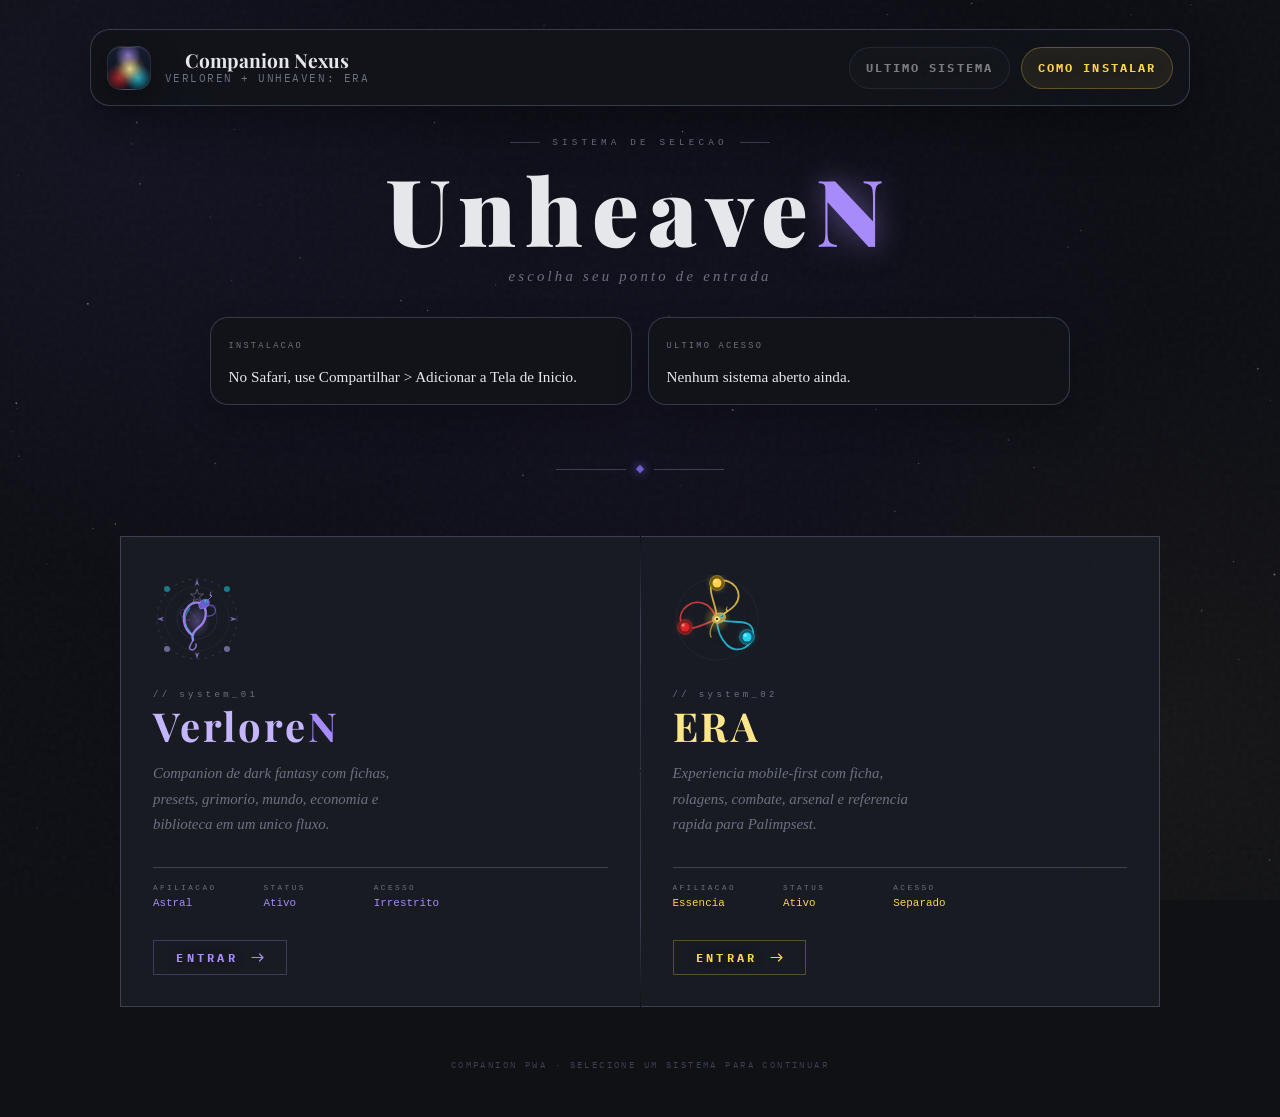
==== commit 0f2209b1: "Add files via upload" ====
--- a/index.html
+++ b/index.html
@@ -83,7 +83,7 @@
 <body>
 
 <!-- splash gerenciado inteiramente por js/splash.js -->
-<script src="js/splash.js"></script>
+<script type="module" src="js/splash.js"></script>
 
 <div id="app">
   <!-- =========================================================
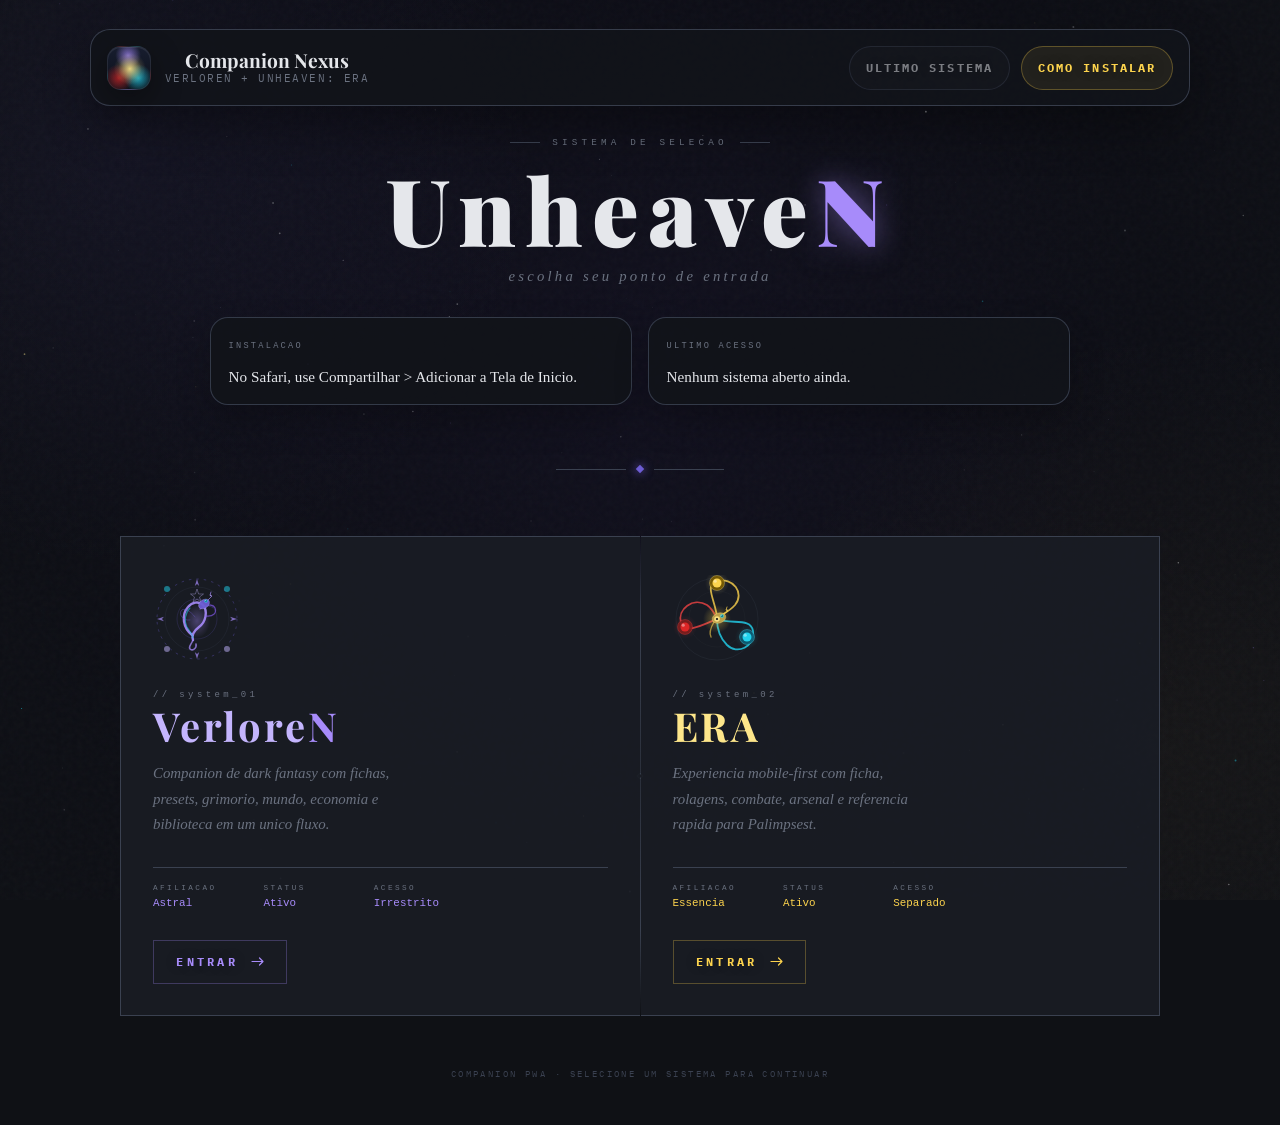
==== commit 9ab6c619: "Add files via upload" ====
--- a/index.html
+++ b/index.html
@@ -1,4 +1,10 @@
 <!DOCTYPE html>
+<!--
+  Audit refactor:
+  - Guarded legacy Verloren route bootstrap against blocked sessionStorage.
+  - Preserved existing script/style order and GitHub Pages entry behavior.
+  - No game data, labels, or mechanics were changed.
+-->
 <html lang="pt-BR" data-theme="light">
 <head>
   <meta charset="UTF-8" />
@@ -8,12 +14,22 @@
     (function () {
       var match = (window.location.search || '').match(/(?:\?|&)app=([^&]+)/);
       var appParam = match ? decodeURIComponent(match[1].replace(/\+/g, ' ')) : '';
+      var hasVerlorenSession = false;
+      try {
+        hasVerlorenSession = sessionStorage.getItem('verloren_active') === '1';
+      } catch (error) {
+        hasVerlorenSession = false;
+      }
       if (
         appParam === 'verloren' ||
         window.location.hash === '#new' ||
-        sessionStorage.getItem('verloren_active') === '1'
+        hasVerlorenSession
       ) {
-        sessionStorage.setItem('verloren_active', '1');
+        try {
+          sessionStorage.setItem('verloren_active', '1');
+        } catch (error) {
+          // Session routing is optional; the explicit URL remains enough to load Verloren.
+        }
         return;
       }
       window.location.replace('launcher.html');
--- a/css/responsividade.css
+++ b/css/responsividade.css
@@ -1,6 +1,18 @@
-/* ============================================================
-       RESPONSIVIDADE
-    ============================================================ */
+/*
+ * Audit refactor:
+ * - Added responsive-local RGB variables for shadow/focus-safe color use.
+ * - Increased touch targets in mobile and coarse-pointer layouts.
+ * - Preserved existing breakpoints and page behavior.
+ */
+
+:root {
+  --responsive-shadow-rgb: 0 0 0;
+  --responsive-accent-rgb: 150 120 200;
+}
+
+/* ============================================================
+       RESPONSIVIDADE
+    ============================================================ */
 
     /* Tablet / telas médias */
     @media (max-width: 900px) {
@@ -18,7 +30,7 @@
       .brand-name { font-size: 1.05rem; }
       .brand-icon { width: 28px; height: 28px; font-size: 14px; }
       .topbar-actions { gap: 4px; }
-      .btn-icon { padding: 6px; font-size: 0.9rem; }
+      .btn-icon { min-width: 44px; min-height: 44px; padding: 6px; font-size: 0.9rem; }
 
       /* Nav tabs: ocultar da topbar no mobile — vai para bottom nav */
       .nav-tabs { display: none !important; }
@@ -31,7 +43,7 @@
         height: 58px;
         background: var(--bg-card);
         border-top: 1px solid var(--border);
-        box-shadow: 0 -2px 12px rgba(0,0,0,0.10);
+        box-shadow: 0 -2px 12px rgb(var(--responsive-shadow-rgb) / 0.10);
         z-index: 200;
         padding: 0 4px;
         padding-bottom: env(safe-area-inset-bottom, 0px);
@@ -58,7 +70,7 @@
       }
       .bottom-nav-item .bnav-icon { font-size: 1.15rem; line-height: 1; }
       .bottom-nav-item.active { color: var(--text-accent); }
-      .bottom-nav-item.active .bnav-icon { filter: drop-shadow(0 1px 3px rgba(150,120,200,0.4)); }
+      .bottom-nav-item.active .bnav-icon { filter: drop-shadow(0 1px 3px rgb(var(--responsive-accent-rgb) / 0.4)); }
 
       /* Push content above bottom nav */
       .main-content { padding: 12px 10px 72px !important; }
@@ -72,7 +84,7 @@
       .attr-item { padding: 8px 4px; }
       .attr-value { font-size: 1.5rem; }
       .attr-label { font-size: 0.6rem; }
-      .attr-btn { width: 20px; height: 20px; font-size: 0.85rem; }
+      .attr-btn { min-width: 44px; min-height: 44px; font-size: 0.85rem; }
 
       /* Formulários */
       .form-row, .form-row-3 { grid-template-columns: 1fr; }
@@ -121,13 +133,13 @@
 
     /* Touch: larger tap targets */
     @media (hover: none) and (pointer: coarse) {
-      .attr-btn { width: 32px; height: 32px; font-size: 1.1rem; }
-      .btn-qty { width: 32px; height: 32px; }
-      .card-action-btn { width: 36px; height: 36px; }
-      .card-actions { opacity: 1; } /* always visible on touch */
-      .hab-toggle { width: 24px; height: 24px; }
-      .int-btn { padding: 10px 16px; font-size: 0.9rem; }
-      .dynamic-remove { width: 36px; height: 36px; }
+      .attr-btn { min-width: 44px; min-height: 44px; font-size: 1.1rem; }
+      .btn-qty { min-width: 44px; min-height: 44px; }
+      .card-action-btn { min-width: 44px; min-height: 44px; }
+      .card-actions { opacity: 1; } /* always visible on touch */
+      .hab-toggle { min-width: 44px; min-height: 44px; }
+      .int-btn { min-height: 44px; padding: 10px 16px; font-size: 0.9rem; }
+      .dynamic-remove { min-width: 44px; min-height: 44px; }
     }
 
     /* PC wide: max out the layout */
--- a/css/theme_data.css
+++ b/css/theme_data.css
@@ -186,31 +186,31 @@
   --attr-pos:       #5fa87a; --attr-pos-bg: #d8f4e8;
   --attr-neg:       #c05060; --attr-neg-bg: #fce8ec;
 }
-[data-theme="neon-nebula"][data-mode="dark"] {
-  --bg-primary:     #0E0820;
-  --bg-secondary:   #160E2E;
-  --bg-card:        #201544;
-  --bg-card-hover:  #281A55;
-  --bg-input:       #160E2E;
-  --bg-sidebar:     #0A0618;
-  --text-primary:   #E6DCFF;
-  --text-secondary: #B9A6F5;
-  --text-muted:     #6848A0;
-  --text-accent:    #B47CFF;
-  --border:         #3A2B6A;
-  --border-light:   #2A1E50;
-  --border-accent:  #7050C8;
-  --lavanda:        #9B5CFF;
-  --lavanda-light:  #7040C0;
-  --lavanda-dark:   #B47CFF;
-  --celeste:        #7040C0;
-  --shadow-sm:      0 2px 8px rgba(0,0,0,0.5);
-  --shadow-md:      0 4px 20px rgba(0,0,0,0.6);
-  --shadow-glow:    0 0 30px rgba(180,124,255,0.45);
-  --ornament-color: rgba(180,124,255,0.15);
-  --attr-pos:       #60c88a; --attr-pos-bg: #102818;
-  --attr-neg:       #ff6080; --attr-neg-bg: #280818;
-}
+[data-theme="neon-nebula"][data-mode="dark"] {
+  --bg-primary:     #0E0820;
+  --bg-secondary:   #160E2E;
+  --bg-card:        #201544;
+  --bg-card-hover:  #281A55;
+  --bg-input:       #160E2E;
+  --bg-sidebar:     #0A0618;
+  --text-primary:   #E6DCFF;
+  --text-secondary: #B9A6F5;
+  --text-muted:     #6848A0;
+  --text-accent:    #9F7AD4;
+  --border:         #3A2B6A;
+  --border-light:   #2A1E50;
+  --border-accent:  #5C4A91;
+  --lavanda:        #8261C6;
+  --lavanda-light:  #533A87;
+  --lavanda-dark:   #9F7AD4;
+  --celeste:        #533A87;
+  --shadow-sm:      0 2px 8px rgba(0,0,0,0.5);
+  --shadow-md:      0 4px 20px rgba(0,0,0,0.6);
+  --shadow-glow:    0 0 18px rgba(159,122,212,0.24);
+  --ornament-color: rgba(159,122,212,0.12);
+  --attr-pos:       #7EA391; --attr-pos-bg: #13241e;
+  --attr-neg:       #D46A79; --attr-neg-bg: #280818;
+}
 
 /* ── Tropical Ocean ──────────────────────────────────────── */
 [data-theme="tropical-ocean"][data-mode="light"],
@@ -238,31 +238,31 @@
   --attr-pos:       #1FA77A; --attr-pos-bg: #d8f4e8;
   --attr-neg:       #c05060; --attr-neg-bg: #fce8ec;
 }
-[data-theme="tropical-ocean"][data-mode="dark"] {
-  --bg-primary:     #071C20;
-  --bg-secondary:   #0E2A30;
-  --bg-card:        #14363D;
-  --bg-card-hover:  #1A4049;
-  --bg-input:       #0E2A30;
-  --bg-sidebar:     #071C20;
-  --text-primary:   #D6F5F8;
-  --text-secondary: #8ED3DC;
-  --text-muted:     #406870;
-  --text-accent:    #1AD1E8;
-  --border:         #1F5C66;
-  --border-light:   #164448;
-  --border-accent:  #2A9090;
-  --lavanda:        #00B3C6;
-  --lavanda-light:  #007888;
-  --lavanda-dark:   #1AD1E8;
-  --celeste:        #007888;
-  --shadow-sm:      0 2px 8px rgba(0,0,0,0.3);
-  --shadow-md:      0 4px 20px rgba(0,0,0,0.5);
-  --shadow-glow:    0 0 20px rgba(26,209,232,0.4);
-  --ornament-color: rgba(26,209,232,0.12);
-  --attr-pos:       #1AD1E8; --attr-pos-bg: #0a2830;
-  --attr-neg:       #e07088; --attr-neg-bg: #300818;
-}
+[data-theme="tropical-ocean"][data-mode="dark"] {
+  --bg-primary:     #071C20;
+  --bg-secondary:   #0E2A30;
+  --bg-card:        #14363D;
+  --bg-card-hover:  #1A4049;
+  --bg-input:       #0E2A30;
+  --bg-sidebar:     #071C20;
+  --text-primary:   #D6F5F8;
+  --text-secondary: #8ED3DC;
+  --text-muted:     #406870;
+  --text-accent:    #5DA8B4;
+  --border:         #1F5C66;
+  --border-light:   #164448;
+  --border-accent:  #2B6E77;
+  --lavanda:        #1E8C9A;
+  --lavanda-light:  #135765;
+  --lavanda-dark:   #5DA8B4;
+  --celeste:        #135765;
+  --shadow-sm:      0 2px 8px rgba(0,0,0,0.3);
+  --shadow-md:      0 4px 20px rgba(0,0,0,0.5);
+  --shadow-glow:    0 0 16px rgba(93,168,180,0.24);
+  --ornament-color: rgba(93,168,180,0.1);
+  --attr-pos:       #7EA391; --attr-pos-bg: #10251f;
+  --attr-neg:       #e07088; --attr-neg-bg: #300818;
+}
 
 /* ── Crimson ─────────────────────────────────────────────── */
 [data-theme="crimson"][data-mode="light"],
@@ -419,4 +419,4 @@
   --ornament-color: rgba(255,255,255,0.05);
   --attr-pos:       #c8c8c8; --attr-pos-bg: #282828;
   --attr-neg:       #6f6f6f; --attr-neg-bg: #1e1e1e;
-}+}
--- a/css/system_workbench.css
+++ b/css/system_workbench.css
@@ -9,7 +9,7 @@
   border: 1px solid var(--border);
   border-radius: var(--radius-md);
   background:
-    radial-gradient(circle at top, rgba(200, 168, 248, 0.12), transparent 52%),
+    radial-gradient(circle at top, rgba(166, 140, 212, 0.08), transparent 52%),
     linear-gradient(180deg, var(--bg-card-hover), var(--bg-card));
   box-shadow: var(--shadow-sm);
 }
@@ -124,14 +124,14 @@
 }
 
 .vw-button.primary {
-  background: rgba(122, 96, 184, 0.16);
+  background: rgba(122, 96, 184, 0.11);
   border-color: var(--border-accent);
   color: var(--text-accent);
 }
 
 .vw-button.accent {
-  background: rgba(240, 222, 176, 0.15);
-  border-color: rgba(240, 222, 176, 0.44);
+  background: rgba(191, 161, 74, 0.12);
+  border-color: rgba(191, 161, 74, 0.36);
   color: var(--attr-warn);
 }
 
@@ -178,7 +178,7 @@
 
 .vw-action-pill.is-open {
   border-color: var(--border-accent);
-  background: rgba(122, 96, 184, 0.1);
+  background: rgba(122, 96, 184, 0.07);
   color: var(--text-accent);
 }
 
@@ -247,7 +247,7 @@
 
 .vw-combatant.active {
   border-color: var(--border-accent);
-  box-shadow: var(--shadow-glow);
+  box-shadow: 0 14px 32px rgba(0, 0, 0, 0.22), 0 0 0 1px rgba(122, 96, 184, 0.12);
 }
 
 .vw-combatant-head strong {
@@ -296,8 +296,8 @@
 
 .vw-tag-button.active {
   color: var(--tag-color);
-  border-color: color-mix(in srgb, var(--tag-color) 42%, transparent);
-  background: color-mix(in srgb, var(--tag-color) 10%, transparent);
+  border-color: color-mix(in srgb, var(--tag-color) 34%, transparent);
+  background: color-mix(in srgb, var(--tag-color) 7%, transparent);
 }
 
 @media (max-width: 720px) {
